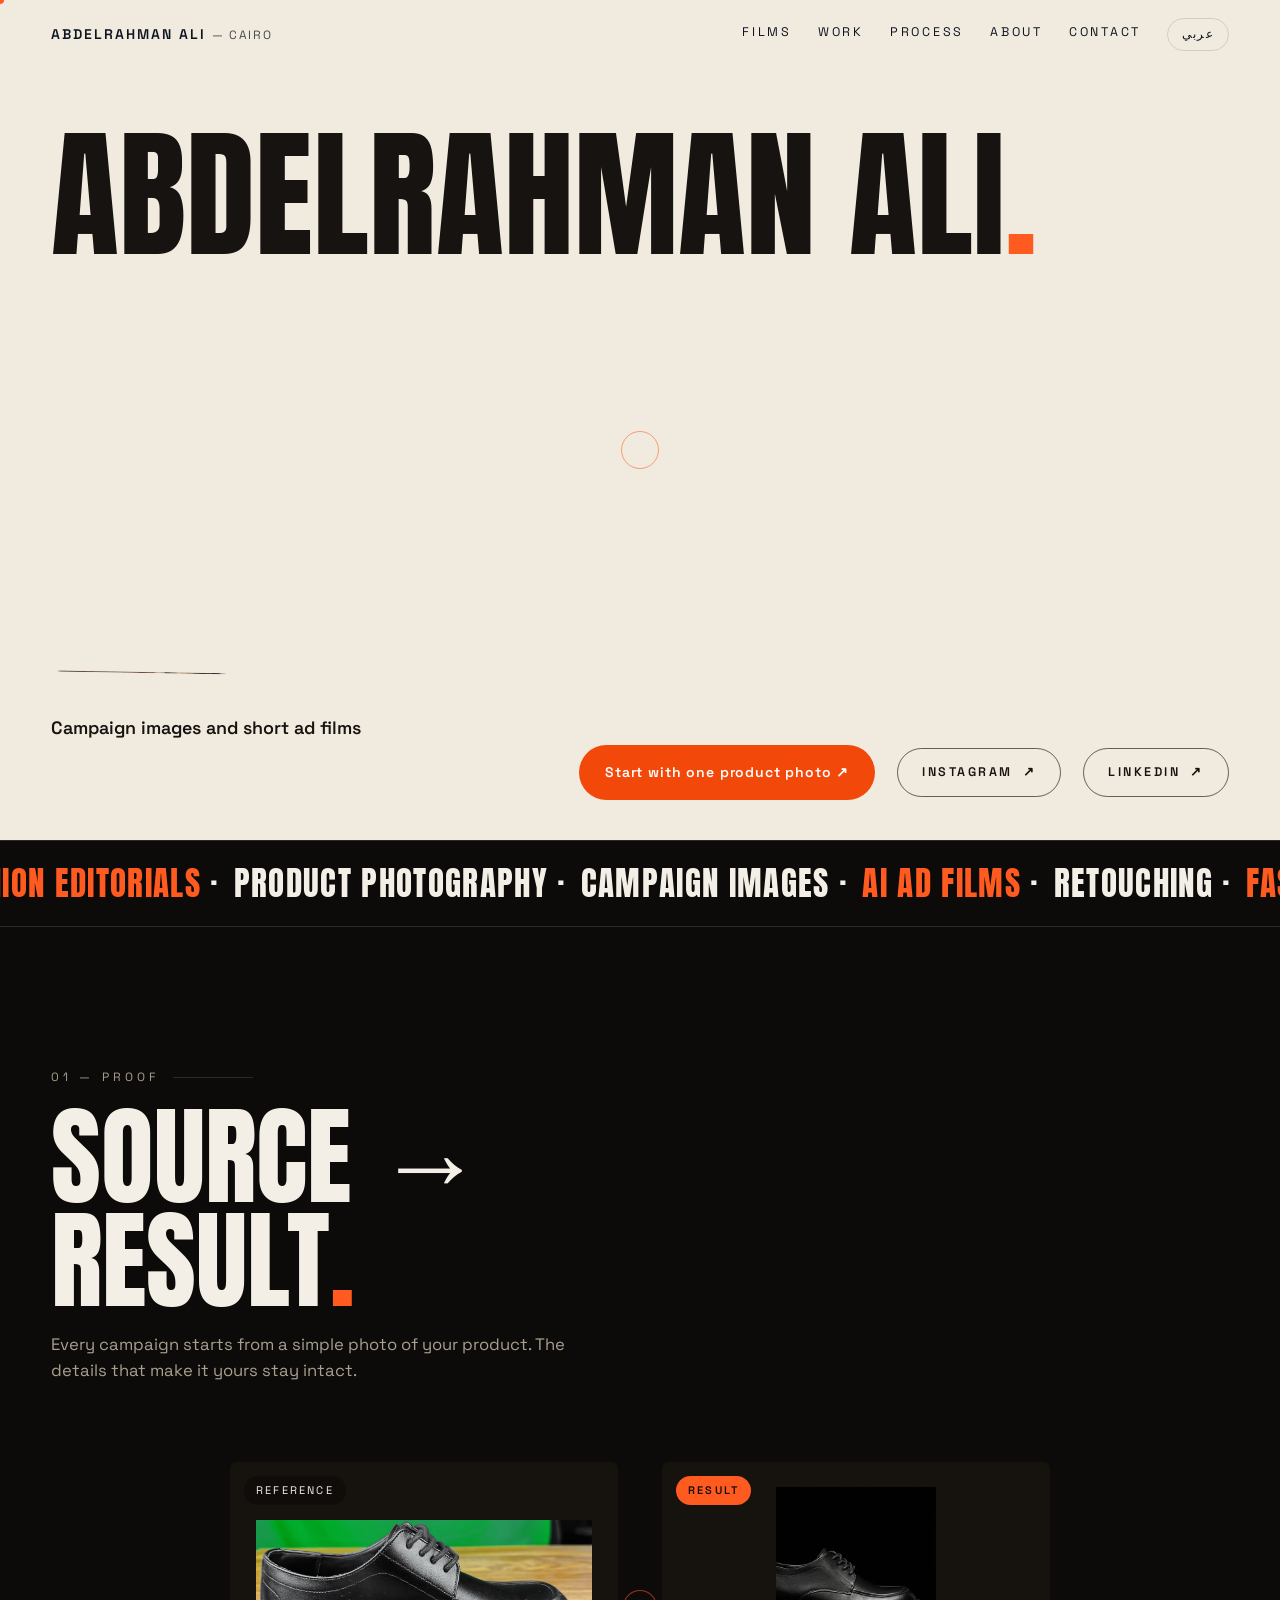
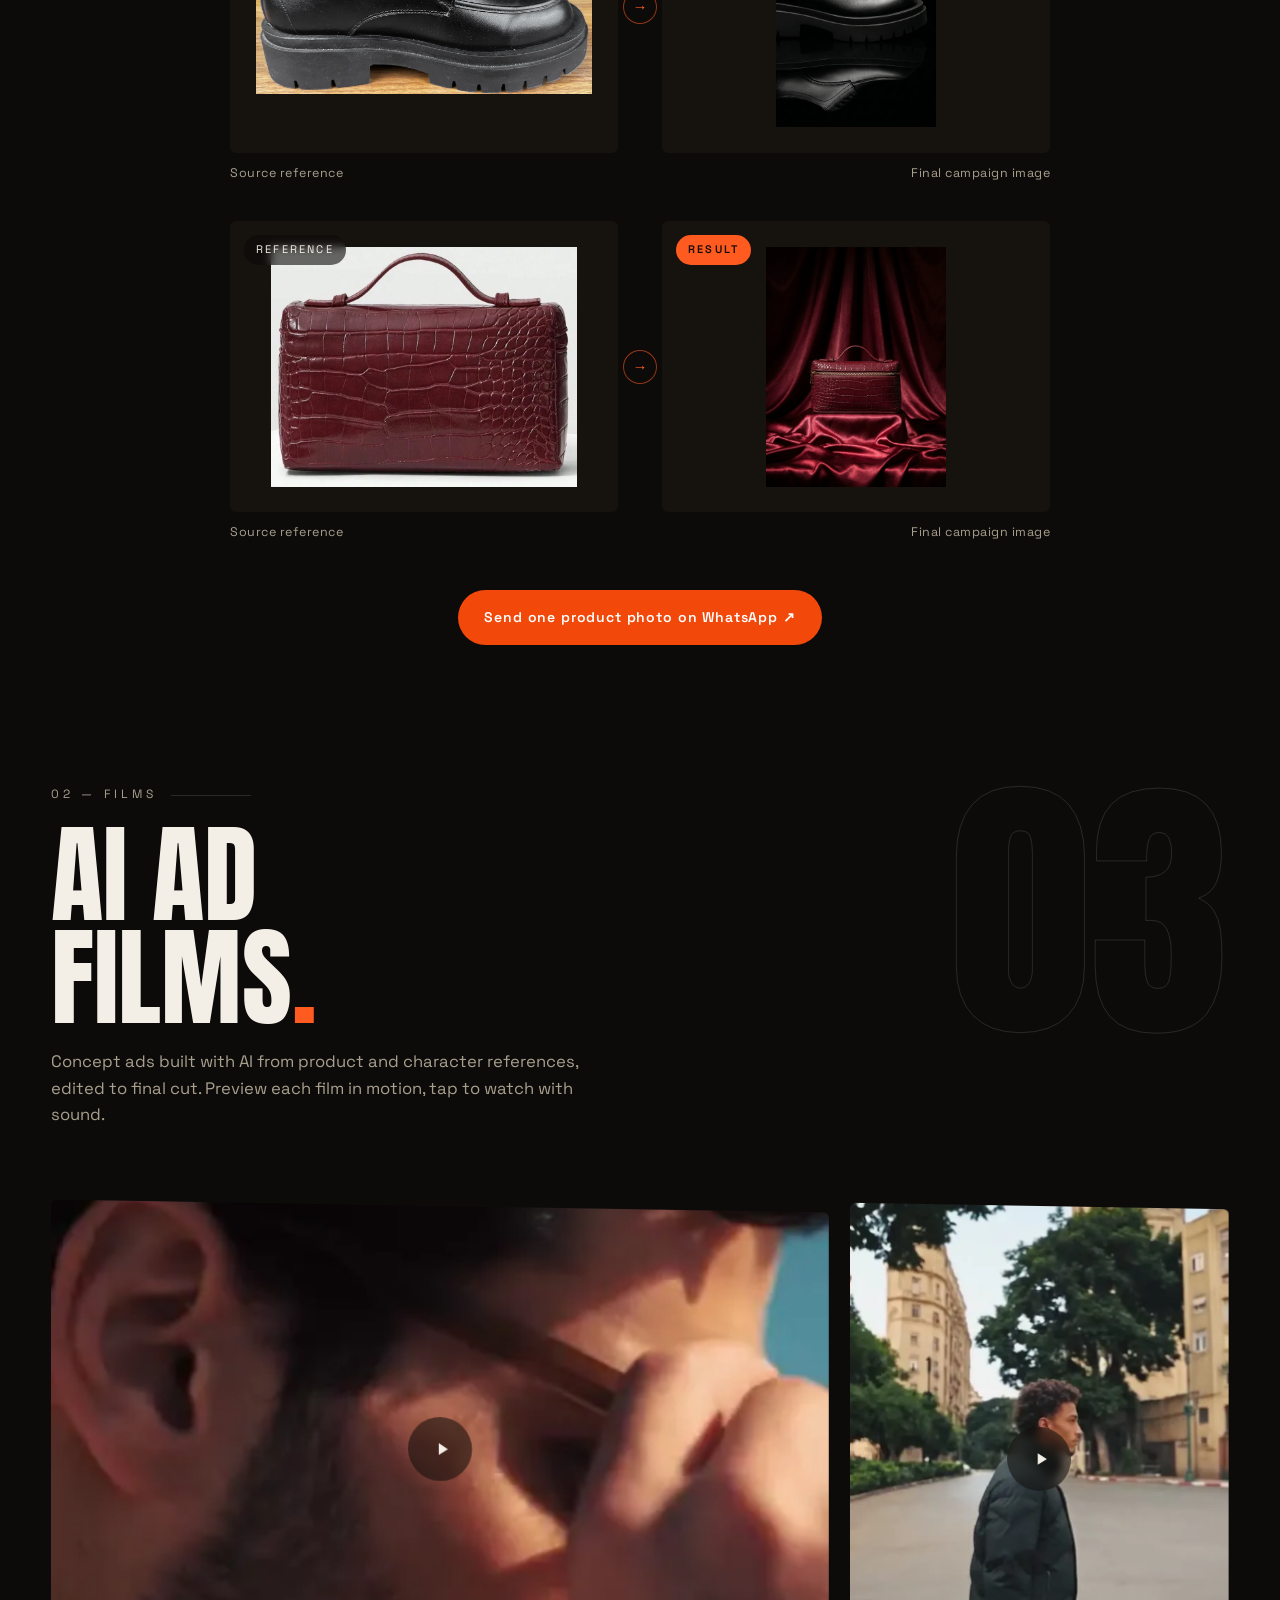
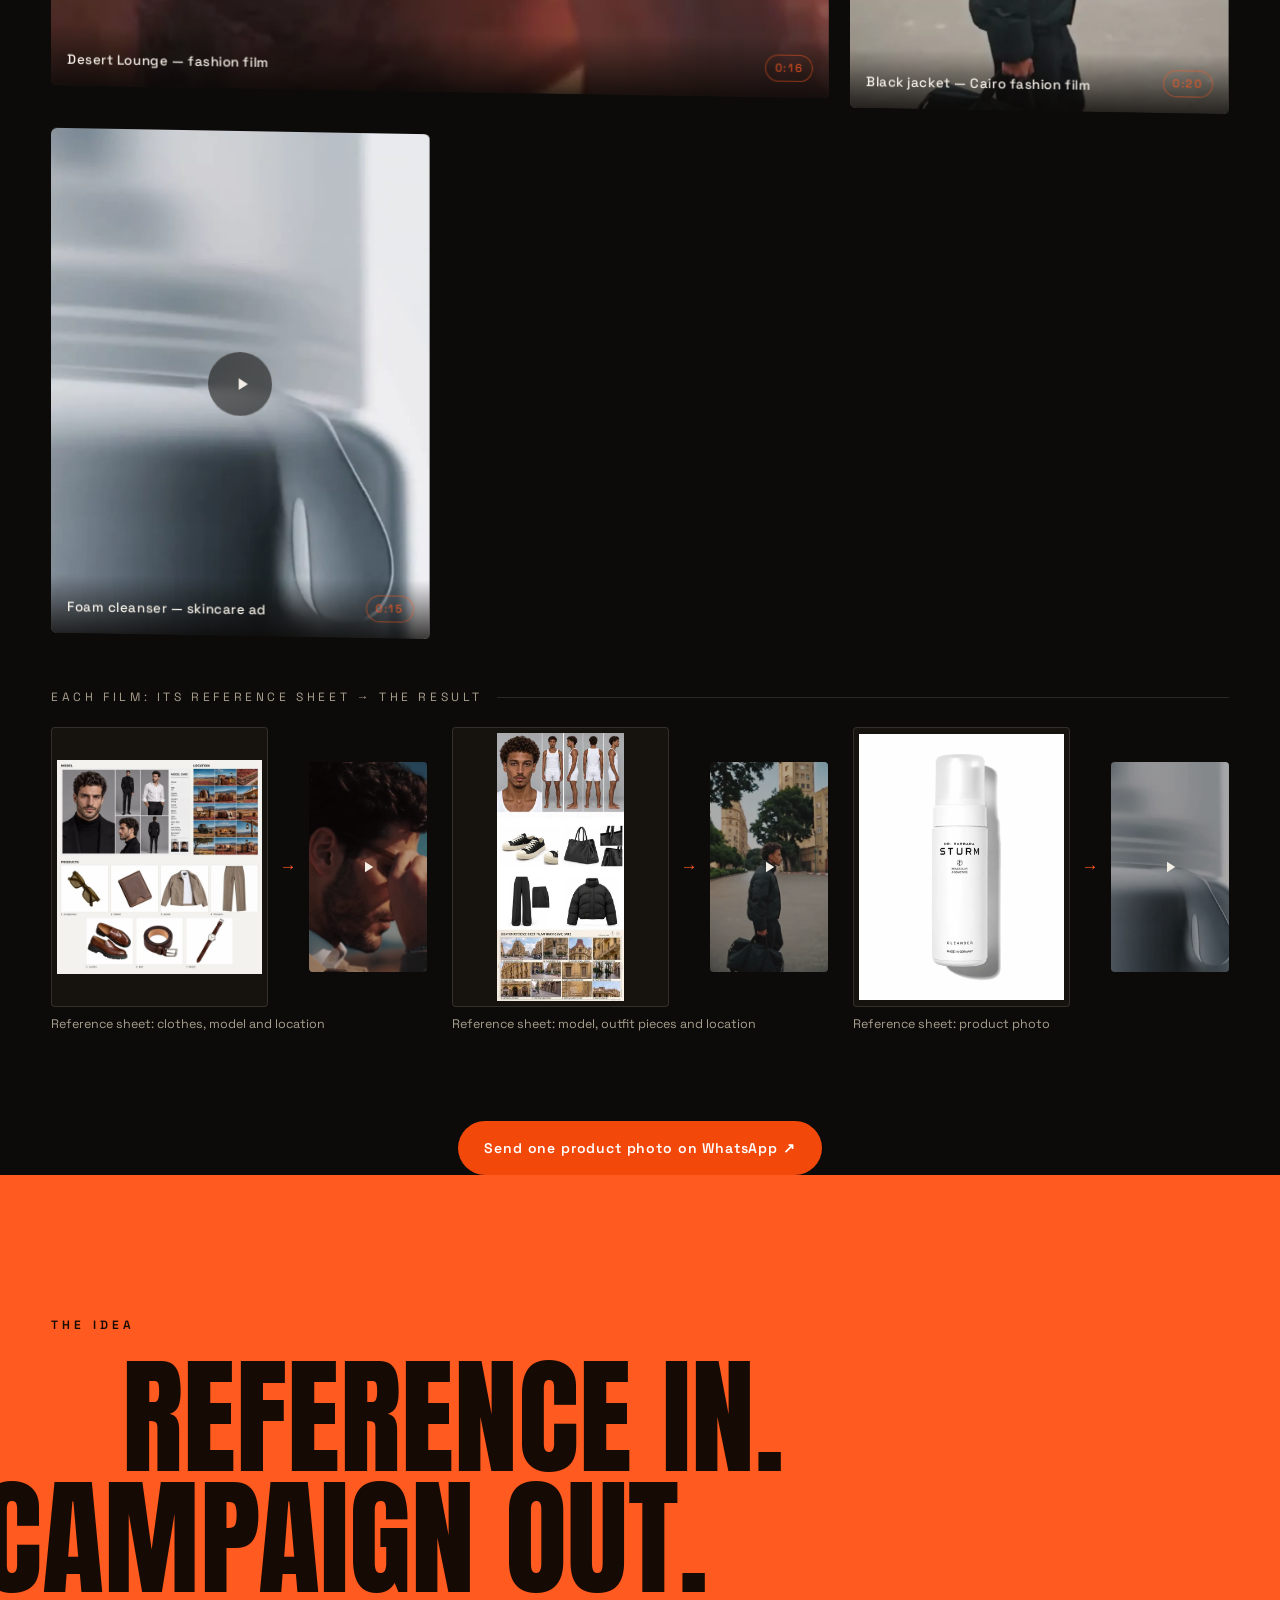
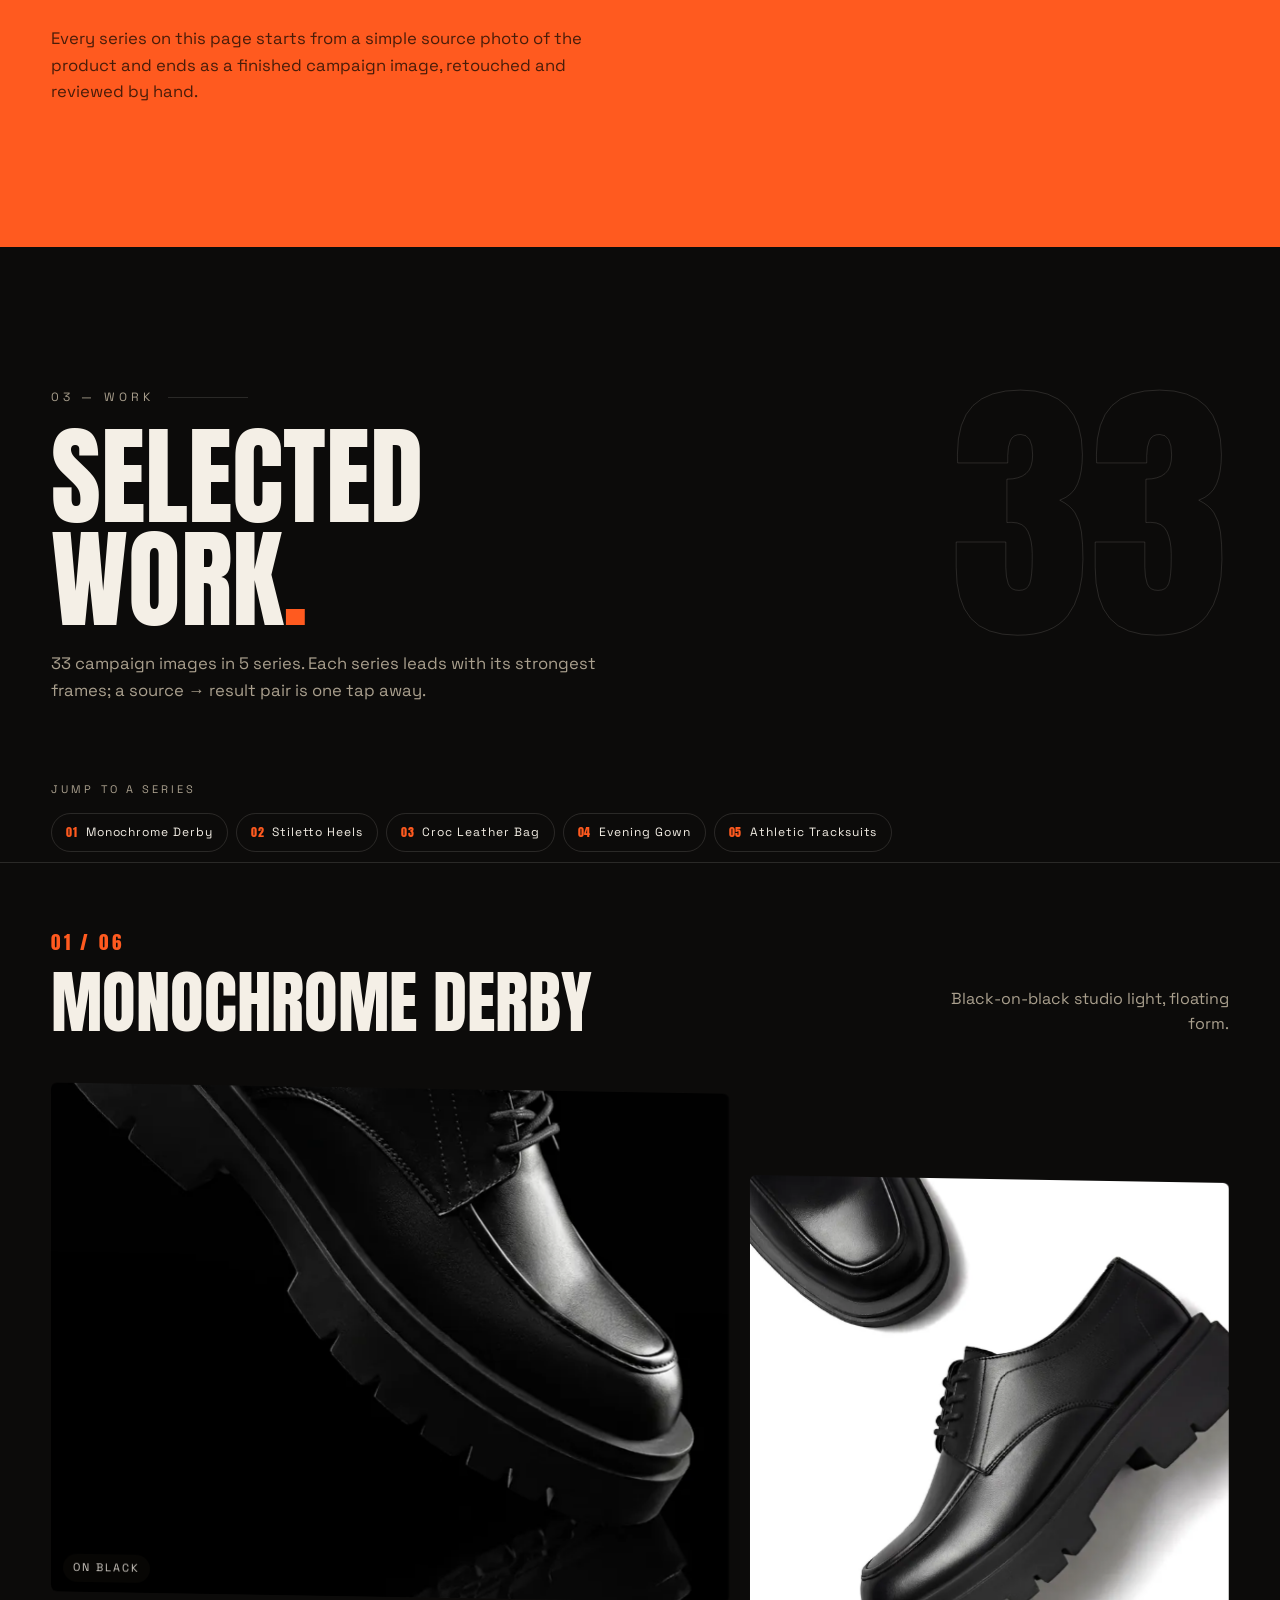
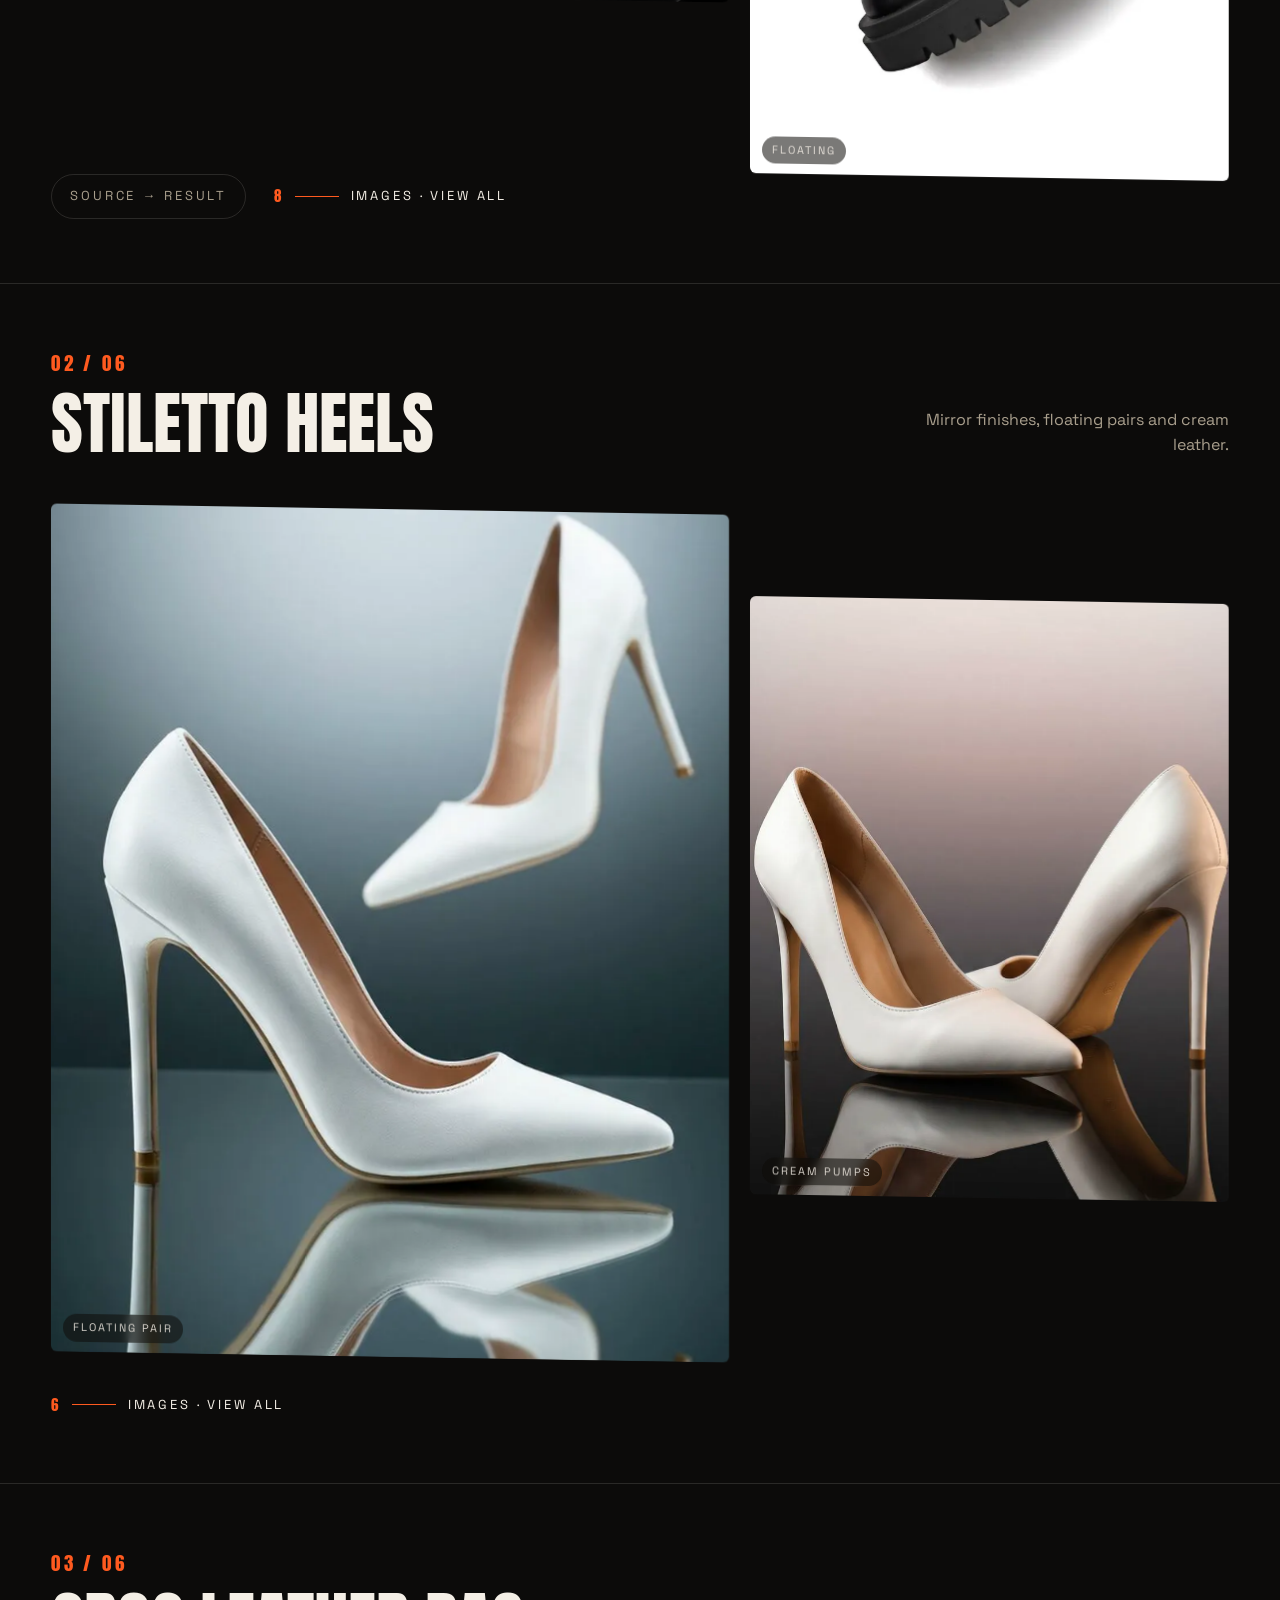
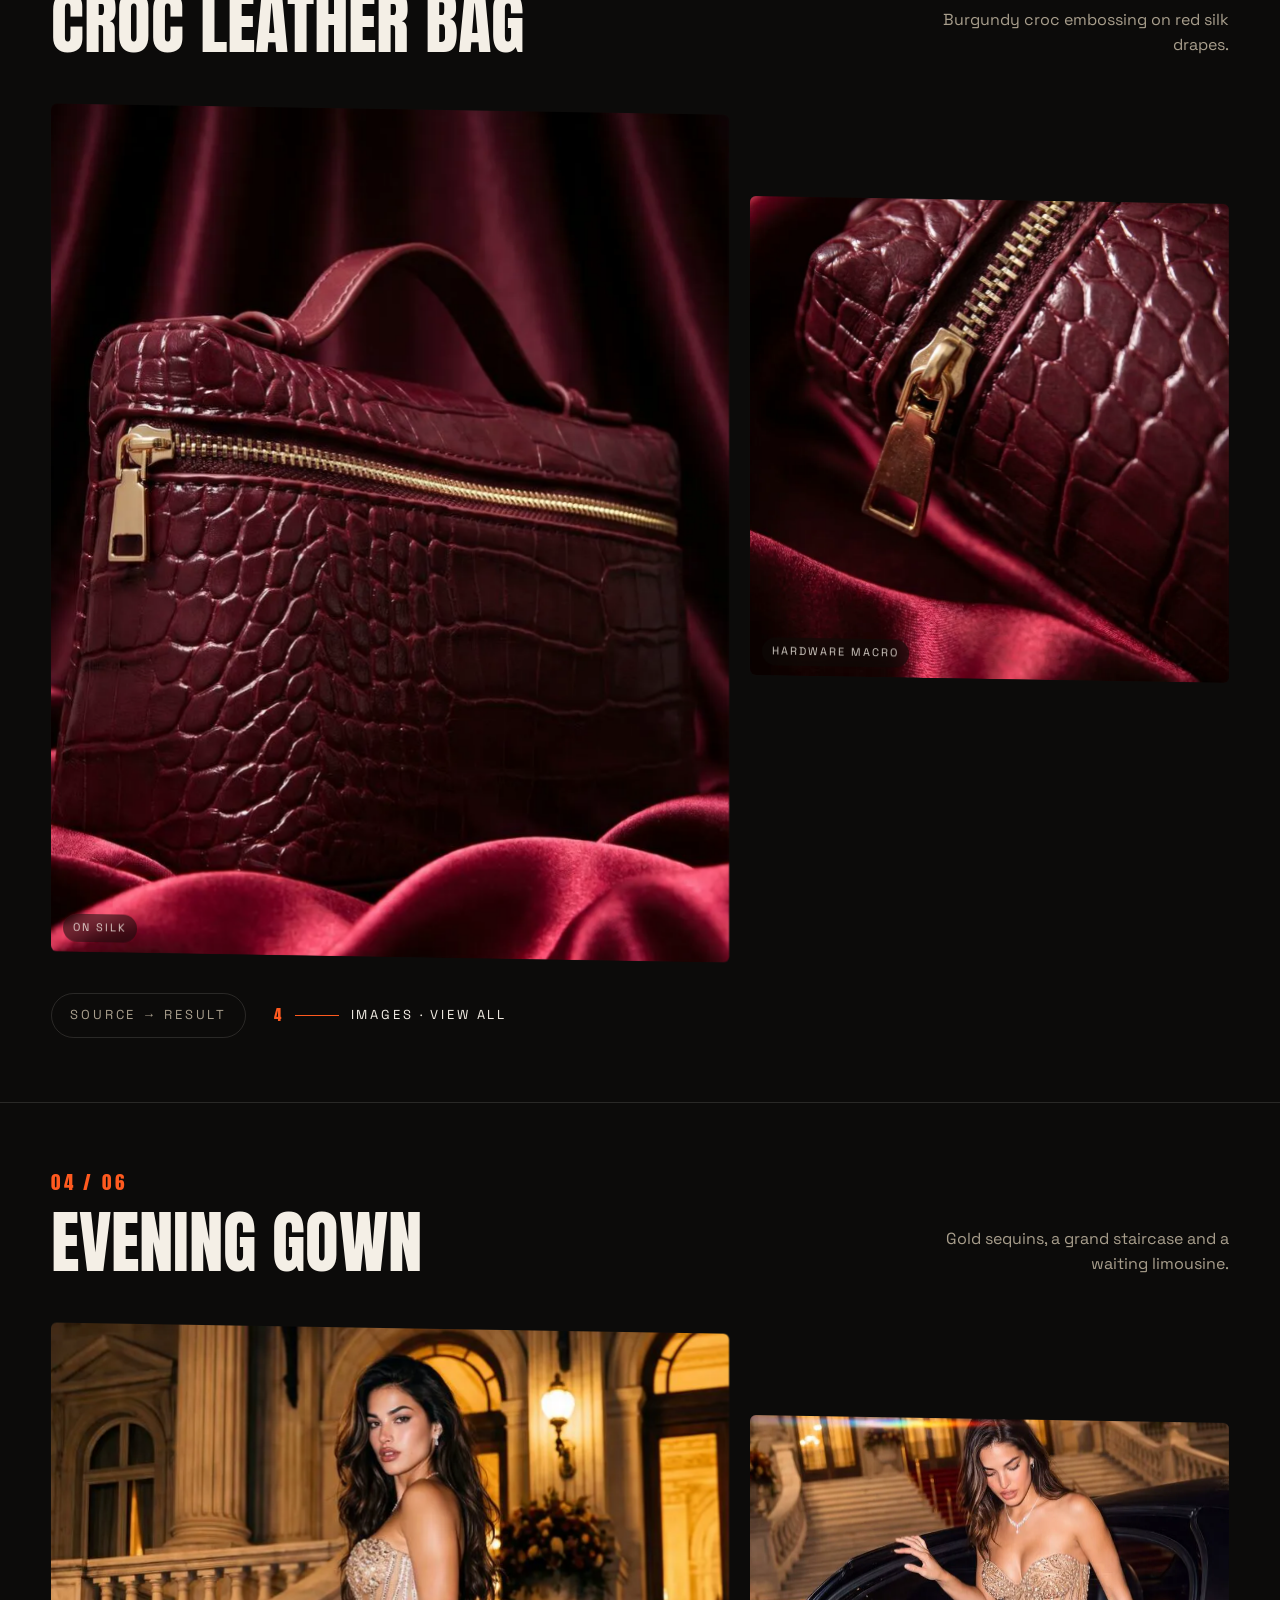
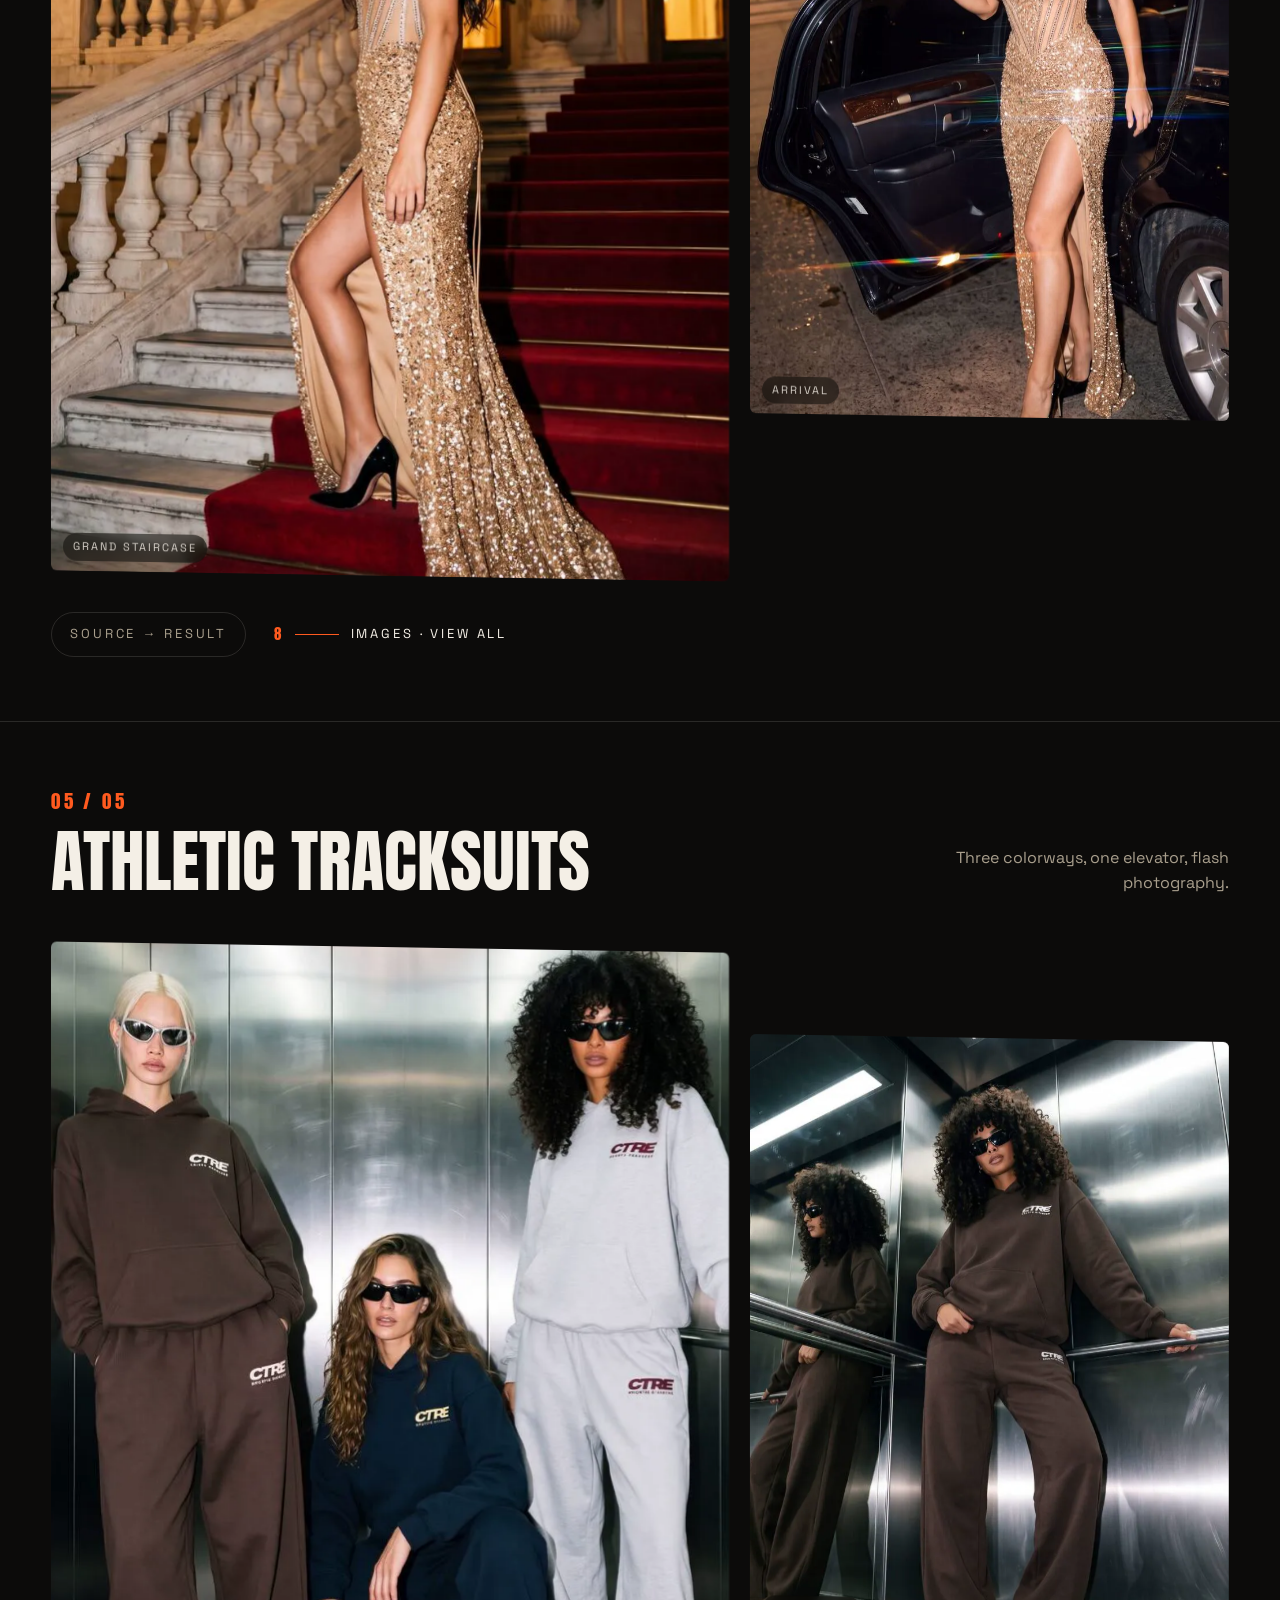
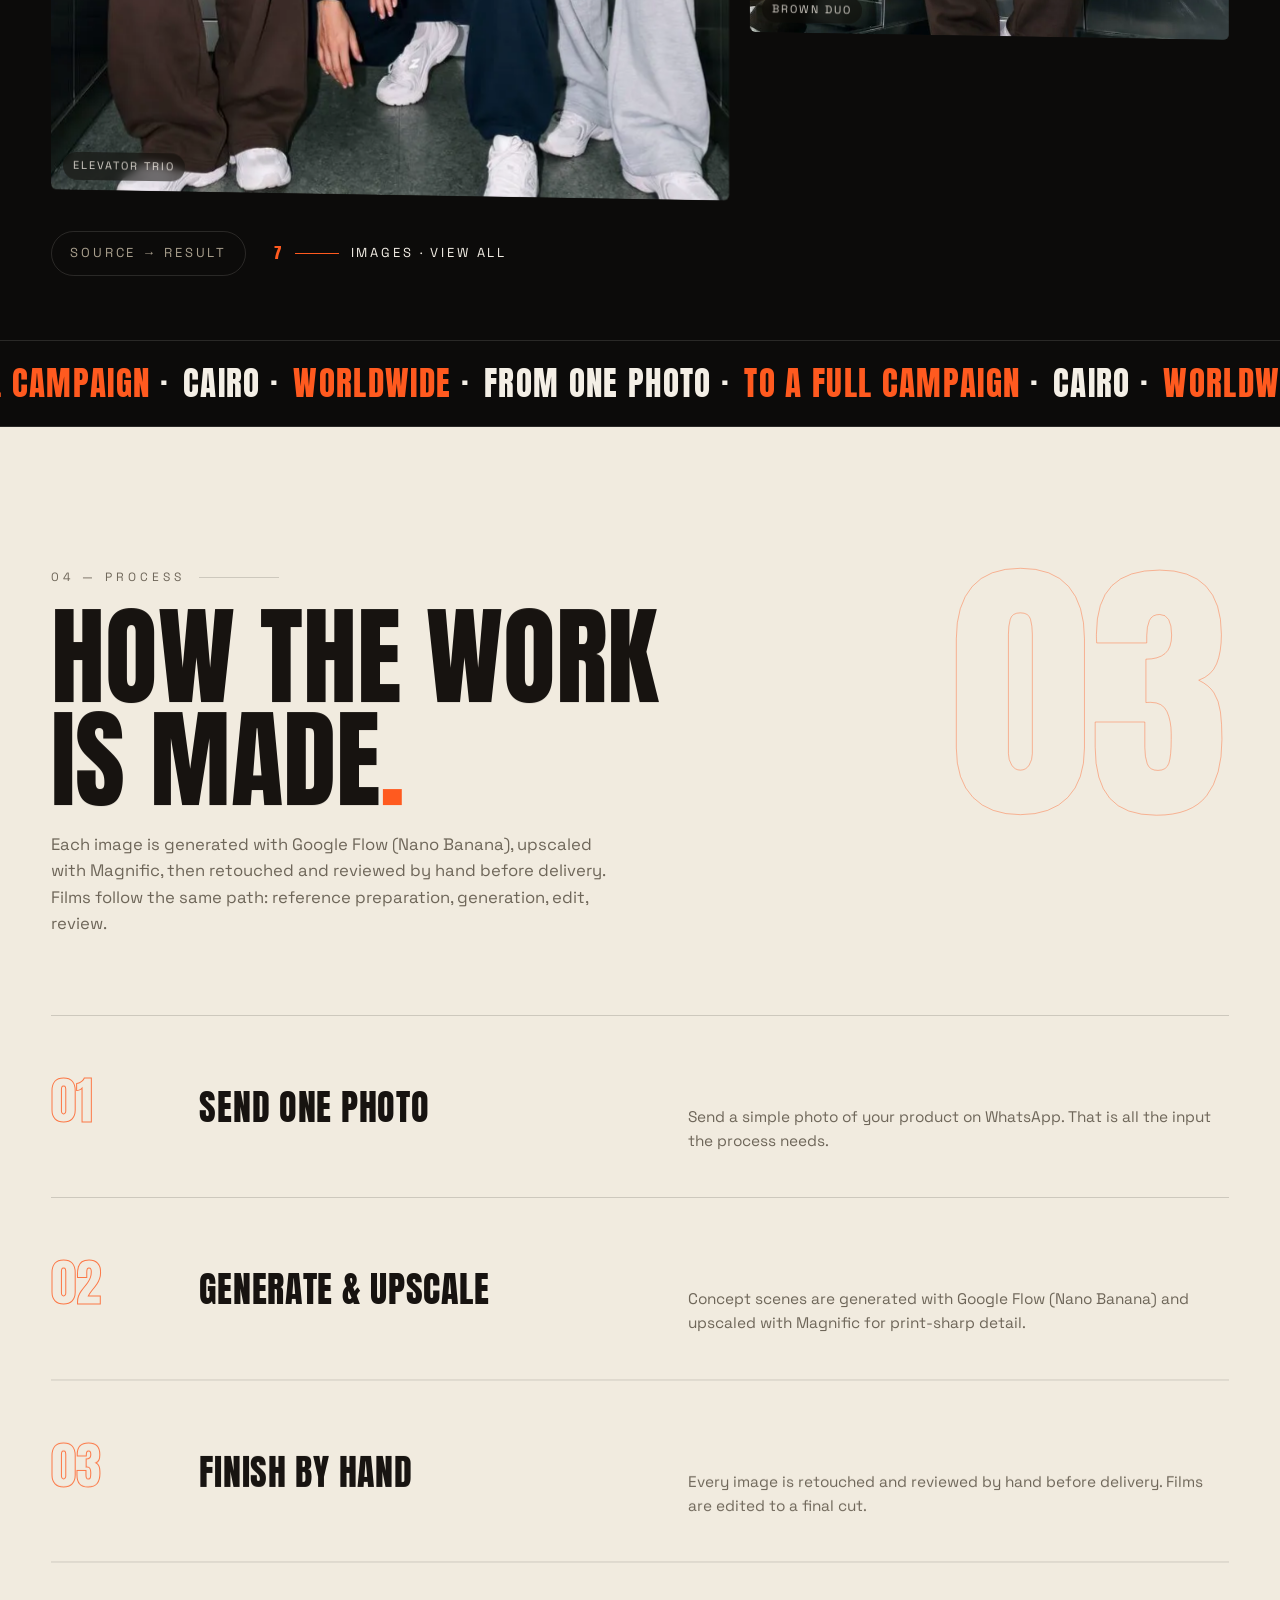
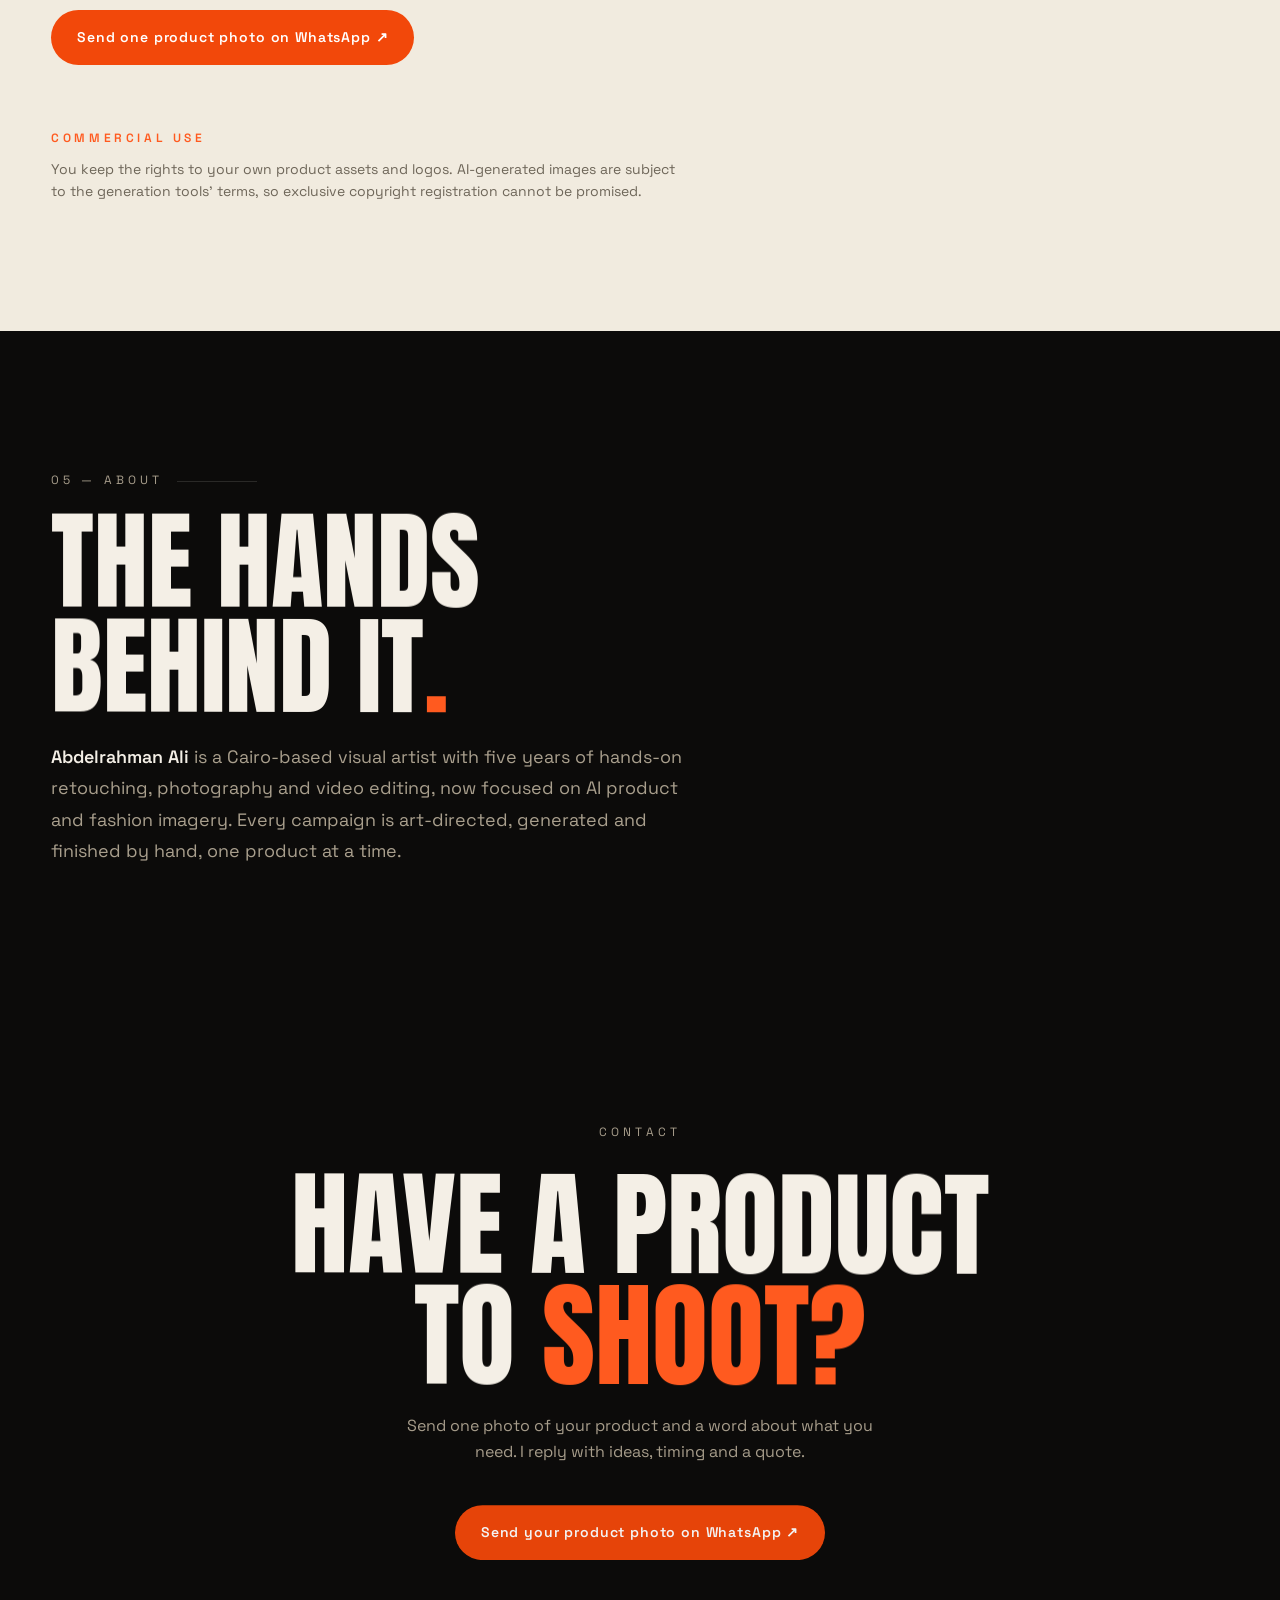
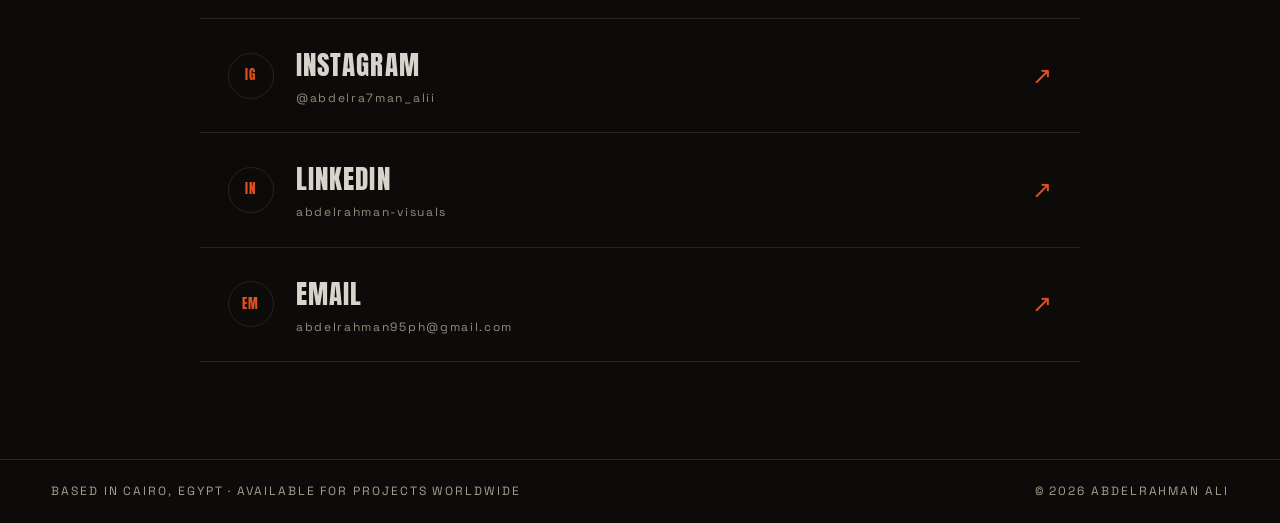
==== index.html @ 9ee6d9bf "Restructure site: AR/EN toggle, 5 series/33 images, offer line, source-to-result proof, short About," ====
<!doctype html>
<html lang="en">
<head>
<meta charset="utf-8">
<meta name="viewport" content="width=device-width,initial-scale=1">
<title>Abdelrahman Ali | AI Product &amp; Fashion Photography</title>
<meta name="description" content="AI product and fashion photography, ad films and retouching by Abdelrahman Ali.">
<link rel="canonical" href="https://abdelrahman592.github.io/">
<link rel="icon" href="favicon.svg" type="image/svg+xml">
<meta property="og:type" content="website">
<meta property="og:url" content="https://abdelrahman592.github.io/">
<meta property="og:title" content="Abdelrahman Ali | AI Product &amp; Fashion Photography">
<meta property="og:description" content="AI product campaigns, fashion editorials and short ad films created from your product photos. Based in Cairo, working worldwide.">
<meta property="og:image" content="https://abdelrahman592.github.io/photos/gown-limo.webp">
<meta name="twitter:card" content="summary_large_image">
<meta name="twitter:title" content="Abdelrahman Ali | AI Product &amp; Fashion Photography">
<meta name="twitter:description" content="AI product campaigns, fashion editorials and short ad films created from your product photos. Based in Cairo, working worldwide.">
<meta name="twitter:image" content="https://abdelrahman592.github.io/photos/gown-limo.webp">
<link href="preview-v4/fonts/fonts.css" rel="stylesheet">
<style>
:root{
  --bg:#0c0b0a; --bg2:#161311; --ink:#f4efe6; --mut:#a99f8d; --acc:#ff5a1f;
  --paper:#f1ebdf; --inkd:#171310; --mutd:#6e6659; --lined:rgba(23,19,16,.16);
  --line:rgba(244,239,230,.13); --pad:clamp(20px,4vw,64px);
  --anton:'Anton',sans-serif; --grot:'Space Grotesk',sans-serif;
}
*{margin:0;padding:0;box-sizing:border-box}
html{scrollbar-width:thin;scrollbar-color:var(--acc) var(--bg)}
html.lenis,html.lenis body{height:auto}
.lenis.lenis-smooth{scroll-behavior:auto!important}
body{background:var(--bg);color:var(--ink);font-family:var(--grot);font-size:16px;line-height:1.6;overflow-x:hidden}
::selection{background:var(--acc);color:#160b04}
img{display:block;max-width:100%}
a{color:inherit;text-decoration:none}
button{font:inherit;color:inherit;background:none;border:0;cursor:pointer}
.gold{color:var(--acc)}
.wrap{padding-left:var(--pad);padding-right:var(--pad)}

/* ---------- loader ---------- */
#loader{position:fixed;inset:0;z-index:200;background:#0a0806;display:flex;align-items:center;justify-content:center;flex-direction:column;gap:18px}
#loader .mono{font-family:var(--anton);font-size:clamp(90px,18vw,220px);line-height:1;color:var(--ink)}
#loader .mono span{color:var(--acc)}
#loader .count{position:absolute;right:var(--pad);bottom:calc(var(--pad) - 8px);font-family:var(--anton);font-size:clamp(40px,7vw,90px);color:rgba(244,239,230,.28)}
#loader .tag{font-size:12px;letter-spacing:.35em;text-transform:uppercase;color:var(--mut)}
#loader{animation:loaderhide .6s ease 4s forwards}
@keyframes loaderhide{to{opacity:0;visibility:hidden}}

/* ---------- cursor ---------- */
.cursor,.cursor2{position:fixed;top:0;left:0;pointer-events:none;z-index:180;border-radius:50%;display:none}
@media(hover:hover) and (pointer:fine){.cursor{display:block}.cursor2{display:flex}}
.cursor{width:8px;height:8px;background:var(--acc);transform:translate(-50%,-50%)}
.cursor2{width:38px;height:38px;border:1px solid rgba(255,90,31,.55);transform:translate(-50%,-50%);transition:width .25s,height .25s,background .25s;align-items:center;justify-content:center}
.cursor2 .cl{font:600 9px/1 var(--grot);letter-spacing:.18em;text-transform:uppercase;color:#171310;opacity:0;transition:opacity .2s}
.cursor2.view{width:78px;height:78px;background:var(--acc);border-color:var(--acc)}
.cursor2.view .cl{opacity:1}
.cursor2.big{width:74px;height:74px;background:rgba(255,90,31,.12)}

/* ---------- nav ---------- */
.nav{position:fixed;top:0;left:0;right:0;z-index:100;display:flex;justify-content:space-between;align-items:center;padding:18px var(--pad);mix-blend-mode:difference;color:#fff;transition:background .35s,padding .35s,border-color .35s;border-bottom:1px solid transparent}
.nav.scrolled{mix-blend-mode:normal;background:rgba(10,8,6,.86);backdrop-filter:blur(12px);-webkit-backdrop-filter:blur(12px);border-bottom-color:var(--line);padding-top:13px;padding-bottom:13px;color:var(--ink)}
.nav .brand{font-family:var(--grot);font-weight:600;font-size:14px;letter-spacing:.14em;text-transform:uppercase}
.nav .brand em{font-style:normal;font-weight:400;letter-spacing:.14em;font-size:12px;opacity:.75}
.nav ul{display:flex;gap:26px;list-style:none}
.nav ul a{font-size:12.5px;letter-spacing:.22em;text-transform:uppercase;position:relative;padding:4px 0}
.nav ul a::after{content:"";position:absolute;left:0;bottom:0;height:1px;width:100%;background:#fff;transform:scaleX(0);transform-origin:right;transition:transform .35s cubic-bezier(.65,0,.35,1)}
.nav ul a:hover::after{transform:scaleX(1);transform-origin:left}
@media(max-width:640px){.nav{padding:14px var(--pad)}.nav ul{gap:14px}.nav ul a{font-size:11px;letter-spacing:.16em}.nav .brand{font-size:12px;white-space:nowrap}.nav .brand em{display:none}.nav ul li:nth-child(3){display:none}}

/* ---------- hero ---------- */
.hero{position:relative;background:var(--paper);color:var(--inkd);padding-top:clamp(84px,10vh,110px);overflow:hidden}
.hero-kick{display:flex;justify-content:space-between;gap:14px;flex-wrap:wrap;padding:0 var(--pad);font-size:12px;letter-spacing:.28em;text-transform:uppercase;color:var(--mutd)}
.hero-kick b{color:var(--acc);font-weight:600}
.hero-title{padding:clamp(14px,2.4vh,26px) var(--pad) 0}
.hero h1{font-family:var(--anton);font-weight:400;font-size:clamp(40px,10.9vw,190px);line-height:.92;text-transform:uppercase;white-space:nowrap}
.hero h1 .row{display:block;overflow:hidden}
.hero h1 .row>span{display:inline-block}
.hero h1 .dot{color:var(--acc)}
.hero-strip{display:flex;align-items:flex-end;gap:clamp(10px,1.4vw,20px);padding:clamp(24px,4vh,42px) var(--pad) 0}
.hcard{position:relative;flex:1 1 0;min-width:0;border-radius:10px;overflow:hidden;background:#ddd2c0;transition:flex-grow .95s cubic-bezier(.22,1,.36,1)}
.hcard img{position:absolute;inset:0;width:100%;height:100%;object-fit:cover}
.hcard:hover{flex-grow:2.15}
.hcard figcaption{position:absolute;left:10px;bottom:10px;font-size:10.5px;letter-spacing:.16em;text-transform:uppercase;background:rgba(12,11,10,.55);color:#f4efe6;padding:5px 10px;border-radius:100px;backdrop-filter:blur(4px)}
.hcard:nth-child(1){height:clamp(170px,26vh,300px)}
.hcard:nth-child(2){height:clamp(215px,36vh,400px)}
.hcard:nth-child(3){height:clamp(185px,30vh,340px)}
.hcard:nth-child(4){height:clamp(240px,42vh,460px)}
.hcard:nth-child(5){height:clamp(175px,27vh,310px)}
.hcard:nth-child(6){height:clamp(210px,34vh,380px)}
.hero-low{display:flex;justify-content:space-between;align-items:flex-end;gap:28px;flex-wrap:wrap;padding:clamp(26px,4.5vh,44px) var(--pad) clamp(26px,4.5vh,44px)}
.hero-sub{max-width:470px;color:var(--mutd);font-size:clamp(15px,1.4vw,18px)}
.hero-sub b{color:var(--inkd);font-weight:600}
.btn-solid{display:inline-flex;align-items:center;gap:10px;background:#f2480a;color:#fff;font-weight:700;font-size:14px;letter-spacing:.06em;padding:16px 26px;border-radius:100px;transition:transform .3s,background .3s}
.btn-solid:hover{background:#ff5a1f}
.btn-ghost{display:inline-flex;align-items:center;gap:10px;font-size:12.5px;font-weight:600;letter-spacing:.2em;text-transform:uppercase;border:1.5px solid rgba(23,19,16,.65);border-radius:999px;padding:13px 24px;transition:background .35s,color .35s,border-color .35s}
.btn-ghost::after{content:'\2197';font-size:13px;transition:transform .35s}
.btn-ghost:hover{background:var(--inkd);border-color:var(--inkd);color:var(--paper)}
.btn-ghost:hover::after{transform:translate(2px,-3px)}
.hero-cta{display:flex;align-items:center;gap:22px;flex-wrap:wrap}
.hero .btn-ghost{color:var(--inkd)}
@media(max-width:900px){
.hero-strip{overflow-x:auto;scrollbar-width:none;padding-bottom:6px}
.hero-strip::-webkit-scrollbar{display:none}
.hcard{flex:0 0 auto;width:58vw}
.hcard:hover{flex-grow:1}
.hcard:nth-child(1),.hcard:nth-child(3),.hcard:nth-child(5){height:210px}
.hcard:nth-child(2),.hcard:nth-child(4),.hcard:nth-child(6){height:260px}
.hero-kick span:last-child{display:none}
}

/* ---------- marquee ---------- */
.marquee{overflow:hidden;border-top:1px solid var(--line);border-bottom:1px solid var(--line);padding:16px 0;background:var(--bg)}
.marquee .track{display:flex;width:max-content;animation:mq 26s linear infinite}
.marquee span{font-family:var(--anton);font-size:clamp(20px,2.6vw,34px);text-transform:uppercase;letter-spacing:.04em;white-space:nowrap;padding-right:14px;color:var(--ink)}
.marquee span em{font-style:normal;color:var(--acc)}
@keyframes mq{to{transform:translateX(-50%)}}
.marquee.rev .track{animation-direction:reverse}

/* ---------- section heads ---------- */
.sec{padding:clamp(80px,11vw,150px) 0 0}
.sec-head{position:relative;padding:0 var(--pad);margin-bottom:clamp(44px,6vw,84px)}
.sec-label{display:flex;align-items:center;gap:14px;font-size:12px;letter-spacing:.34em;text-transform:uppercase;color:var(--mut);margin-bottom:18px}
.sec-label::after{content:"";height:1px;width:80px;background:var(--line)}
.sec-title{font-family:var(--anton);font-weight:400;font-size:clamp(46px,8.4vw,124px);line-height:.96;text-transform:uppercase}
.sec-title .row{display:block;overflow:hidden}.sec-title .row>span{display:inline-block}
.sec-note{max-width:560px;color:var(--mut);margin-top:20px;font-size:clamp(14px,1.3vw,17px)}
.ghost{position:absolute;top:-.35em;right:var(--pad);font-family:var(--anton);font-size:clamp(120px,22vw,320px);line-height:1;color:transparent;-webkit-text-stroke:1px rgba(244,239,230,.13);pointer-events:none;user-select:none}

/* ---------- series ---------- */
.series{position:relative;padding:clamp(38px,5vw,72px) var(--pad);border-top:1px solid var(--line);scroll-margin-top:70px}
.series-top{display:flex;align-items:flex-end;justify-content:space-between;gap:24px;margin-bottom:clamp(30px,4vw,54px);flex-wrap:wrap}
.series-id{font-family:var(--anton);font-size:clamp(15px,1.5vw,19px);color:var(--acc);letter-spacing:.18em;margin-bottom:12px}
.series-title{font-family:var(--anton);font-weight:400;font-size:clamp(34px,5.4vw,84px);line-height:.98;text-transform:uppercase}
.series-tag{font-size:clamp(14px,1.25vw,17px);color:var(--mut);max-width:320px;text-align:right;line-height:1.55}
@media(max-width:760px){.series-tag{text-align:left}}

.shot-x{display:none!important}
.sindex{margin:clamp(28px,4vw,48px) var(--pad) 0;position:relative}
.sindex-label{display:block;font-size:11px;letter-spacing:.28em;text-transform:uppercase;color:var(--mut,#8f887c);margin-bottom:14px}
.sindex-row{display:flex;gap:8px;overflow-x:auto;padding-bottom:10px;scrollbar-width:none;-webkit-overflow-scrolling:touch}
.sindex-row::-webkit-scrollbar{display:none}
.sindex-row a{flex:0 0 auto;display:inline-flex;align-items:center;gap:8px;padding:9px 14px;border:1px solid var(--line);border-radius:999px;font-size:12px;letter-spacing:.08em;color:var(--ink);text-decoration:none;white-space:nowrap;transition:border-color .35s,color .35s}
.sindex-row a b{font-family:var(--anton);font-weight:400;font-size:12px;color:var(--acc);letter-spacing:.06em}
.sindex-row a:hover{border-color:var(--acc)}
.sgrid{display:grid;grid-template-columns:repeat(12,1fr);gap:clamp(12px,1.6vw,24px)}
.shot{position:relative;overflow:hidden;border-radius:6px;background:var(--bg2)}
.shot img{width:100%;height:100%;object-fit:cover;transform:scale(1.12)}
.shot .cap{position:absolute;left:12px;bottom:10px;font-size:11px;letter-spacing:.18em;text-transform:uppercase;color:rgba(244,239,230,.85);background:rgba(13,11,9,.55);backdrop-filter:blur(4px);padding:5px 10px;border-radius:100px}
.a-43{aspect-ratio:4/5}.a-11{aspect-ratio:1/1}.a-169{aspect-ratio:4/3}
.sp3{grid-column:span 3}.sp4{grid-column:span 4}.sp5{grid-column:span 5}.sp6{grid-column:span 6}.sp7{grid-column:span 7}.sp8{grid-column:span 8}
.push1{margin-top:clamp(24px,4vw,72px)}.push2{margin-top:clamp(48px,8vw,140px)}
@media(max-width:760px){.sp3,.sp4,.sp5{grid-column:span 6}.sp6,.sp7,.sp8{grid-column:span 12}.push2{margin-top:0}}
@media(max-width:520px){.sp3,.sp4,.sp5{grid-column:span 12}}

/* reference -> result duo: two independent panels, no overlay */
.duo{grid-column:span 12;display:grid;grid-template-columns:5fr 58px 7fr;align-items:center;margin:14px 0 0}
.duo-panel{position:relative;border-radius:6px;overflow:hidden;background:#16120e;height:clamp(300px,54vh,600px)}
.duo-panel img{width:100%;height:100%;object-fit:contain;padding:clamp(12px,2vw,26px)}
.duo-wipe{position:absolute;inset:0}
.duo-wipe img{position:absolute;inset:0}
.duo-edge{position:absolute;top:0;bottom:0;left:0;width:2px;background:var(--acc);box-shadow:0 0 24px rgba(255,90,31,.9);opacity:0;pointer-events:none;z-index:2}
.duo-link{position:relative;height:1px;background:linear-gradient(90deg,rgba(255,90,31,0),var(--acc),rgba(255,90,31,0));transform-origin:left center}
.duo-link b{position:absolute;left:50%;top:50%;transform:translate(-50%,-50%);width:34px;height:34px;border-radius:50%;border:1px solid rgba(255,90,31,.55);background:#0d0b09;color:var(--acc);display:flex;align-items:center;justify-content:center;font-size:15px;font-weight:400}
.duo-tag{position:absolute;top:14px;left:14px;font-size:11px;letter-spacing:.2em;text-transform:uppercase;padding:6px 12px;border-radius:100px;background:rgba(13,11,9,.6);backdrop-filter:blur(4px);z-index:2}
.duo-tag.gold{background:var(--acc);color:#160b04;font-weight:600}
.duo-cap{grid-column:1/-1;display:flex;justify-content:space-between;gap:18px;margin-top:10px;font-size:12.5px;color:var(--mut);letter-spacing:.04em}
.duo-cap span:last-child{text-align:right}
.duo.slim{grid-template-columns:1fr 44px 1fr;max-width:820px;margin:clamp(20px,3vw,40px) auto 0}
.duo.slim .duo-panel{height:auto;aspect-ratio:4/3}
.duo.slim .duo-link{height:44px;width:44px;margin:0 auto;background:none}
@media(max-width:760px){.series{padding:30px var(--pad)}.series-top{margin-bottom:18px;gap:10px}.series-id{margin-bottom:8px}.series-title{font-size:clamp(28px,8.6vw,42px)}.series-tag{font-size:13px;max-width:none}
.sgrid{gap:10px}
.sgrid .shot{grid-column:span 6}
.sgrid .shot.push1{margin-top:0}
.sgrid .shot.a-43,.sgrid .shot.a-11,.sgrid .shot.a-169{aspect-ratio:4/5}
.shot img{transform:none}
.shot .cap{font-size:9px;left:8px;bottom:8px;padding:4px 8px;letter-spacing:.12em}
.viewall{margin-top:16px}
.duo{grid-template-columns:1fr 30px 1fr;max-width:none;margin-top:10px;gap:0}.duo-panel{height:auto;aspect-ratio:3/4}.duo-panel img{padding:8px}.duo-link{height:30px;width:30px;margin:0;background:none}.duo-cap{font-size:10px;gap:8px}}
.viewall{display:inline-flex;align-items:center;gap:12px;margin-top:clamp(22px,3vw,36px);font-size:13px;letter-spacing:.22em;text-transform:uppercase;color:var(--ink)}
.viewall b{font-family:var(--anton);font-weight:400;color:var(--acc);font-size:15px;letter-spacing:.1em}
.viewall i{display:block;width:44px;height:1px;background:var(--acc);transition:width .35s}
.viewall:hover i{width:72px}


.duo-wrap{grid-column:span 12}
.duo-wrap[hidden]{display:none}
.sactions{display:flex;align-items:center;gap:28px;flex-wrap:wrap}
.srcbtn{display:inline-flex;align-items:center;gap:10px;margin-top:clamp(22px,3vw,36px);font-size:13px;letter-spacing:.22em;text-transform:uppercase;color:var(--mut);border:1px solid var(--line);border-radius:999px;padding:11px 18px;transition:color .3s,border-color .3s}
.srcbtn:hover{color:var(--ink);border-color:var(--acc)}
.srcbtn[aria-expanded="true"]{color:var(--acc);border-color:var(--acc)}
@media(max-width:760px){.srcbtn{margin-top:16px;font-size:12px;padding:9px 14px}.sactions{gap:20px}}
/* ---------- films ---------- */
.films-grid{display:grid;grid-template-columns:repeat(12,1fr);gap:clamp(12px,1.6vw,24px);padding:0 var(--pad)}
.vcard{position:relative;overflow:hidden;border-radius:6px;background:var(--bg2);cursor:pointer;grid-column:span 4;aspect-ratio:9/12}
.vcard.feat{grid-column:span 8;aspect-ratio:16/10}
@media(max-width:760px){.vcard,.vcard.feat{grid-column:span 12;aspect-ratio:16/10}}
.vcard video,.vcard img.poster{position:absolute;inset:0;width:100%;height:100%;object-fit:cover}
.vcard video{opacity:0;transition:opacity .45s}
.vcard.playing video{opacity:1}
.vcard .vmeta{position:absolute;left:0;right:0;bottom:0;padding:16px;display:flex;justify-content:space-between;align-items:flex-end;background:linear-gradient(transparent,rgba(10,8,6,.8));z-index:2}
.vcard .vname{font-size:13.5px;font-weight:500;letter-spacing:.04em}
.vcard .vdur{font-size:11px;letter-spacing:.14em;color:var(--acc);border:1px solid rgba(255,90,31,.5);padding:4px 9px;border-radius:100px}
.vcard .playic{position:absolute;top:50%;left:50%;transform:translate(-50%,-50%);width:64px;height:64px;border-radius:50%;background:rgba(13,11,9,.55);backdrop-filter:blur(4px);display:flex;align-items:center;justify-content:center;z-index:2;transition:transform .3s,opacity .3s}
.vcard:hover .playic{transform:translate(-50%,-50%) scale(1.12)}
.vcard.playing .playic{opacity:0}
.playic svg{width:20px;height:20px;fill:var(--ink);margin-left:3px}

/* film reference strip */
.refstrip-head{padding:clamp(34px,4vw,54px) var(--pad) 16px;display:flex;align-items:center;gap:14px;font-size:12px;letter-spacing:.3em;text-transform:uppercase;color:var(--mut)}
.refstrip-head::after{content:"";height:1px;flex:1;background:var(--line)}
.refstrip{display:flex;gap:clamp(14px,1.8vw,26px);overflow-x:auto;padding:4px var(--pad) 26px;scrollbar-width:thin}
.refpair{flex:0 0 auto;display:flex;flex-direction:column;gap:8px;width:240px}
.refpair .pair{display:flex;align-items:center;gap:10px}
.refimg{width:100px;height:136px;object-fit:contain;background:#16120e;border:1px solid var(--line);border-radius:4px;padding:5px}
.pair .arr{color:var(--acc);font-size:17px}
.filmthumb{position:relative;width:100px;height:136px;border-radius:4px;overflow:hidden;cursor:pointer;background:var(--bg2);text-align:left}
.filmthumb img{width:100%;height:100%;object-fit:cover}
.filmthumb .miniplay{position:absolute;inset:0;display:flex;align-items:center;justify-content:center;background:rgba(10,8,6,.3);transition:background .3s}
.filmthumb:hover .miniplay{background:rgba(10,8,6,.1)}
.miniplay svg{width:18px;height:18px;fill:var(--ink)}
.refcap{font-size:11.5px;color:var(--mut);line-height:1.45}

/* ---------- statement band ---------- */
.band{background:var(--acc);color:#160b04;padding:clamp(80px,11vw,150px) var(--pad)}
.band-kick{font-size:12px;letter-spacing:.34em;text-transform:uppercase;font-weight:600;margin-bottom:22px}
.band-title{font-family:var(--anton);font-weight:400;font-size:clamp(52px,10vw,150px);line-height:.94;text-transform:uppercase}
.band-title .row{display:block;overflow:hidden}.band-title .row>span{display:inline-block}
.band-note{margin-top:28px;max-width:540px;font-size:clamp(14px,1.3vw,17px);color:rgba(22,11,4,.78)}

/* ---------- paper section ---------- */
.on-paper{background:var(--paper);color:var(--inkd);padding-bottom:clamp(80px,10vw,140px)}
.on-paper .sec-label,.on-paper .sec-note,.on-paper .step p,.on-paper .fineprint p{color:var(--mutd)}
.on-paper .sec-label::after{background:var(--lined)}
.on-paper .ghost{-webkit-text-stroke:1px rgba(255,90,31,.4)}
.on-paper .step{border-top-color:var(--lined)}
.on-paper .step:last-child{border-bottom-color:var(--lined)}
.on-paper .fineprint h4{color:var(--acc)}

/* ---------- process ---------- */
.steps{padding:0 var(--pad)}
.step{display:grid;grid-template-columns:110px 1fr 1.2fr;gap:clamp(16px,3vw,48px);align-items:baseline;padding:clamp(26px,3.4vw,44px) 0;border-top:1px solid var(--line)}
.step:last-child{border-bottom:1px solid var(--line)}
.step .n{font-family:var(--anton);font-size:clamp(30px,4vw,54px);color:transparent;-webkit-text-stroke:1px rgba(255,90,31,.8)}
.step h3{font-family:var(--anton);font-weight:400;font-size:clamp(22px,2.8vw,38px);text-transform:uppercase;letter-spacing:.02em}
.step p{color:var(--mut);font-size:clamp(14px,1.2vw,16px)}
@media(max-width:760px){.step{grid-template-columns:64px 1fr}.step p{grid-column:2}}
.fineprint{display:grid;grid-template-columns:1fr 1fr;gap:clamp(20px,4vw,60px);padding:clamp(40px,5vw,64px) var(--pad) 0}
.fineprint h4{font-size:12px;letter-spacing:.3em;text-transform:uppercase;color:var(--acc);margin-bottom:10px}
.fineprint p{color:var(--mut);font-size:14px}
@media(max-width:760px){.fineprint{grid-template-columns:1fr}}

/* ---------- contact ---------- */
.contact{padding:clamp(90px,12vw,170px) var(--pad) clamp(60px,8vw,100px);text-align:center}
.contact .c-kick{font-size:12px;letter-spacing:.34em;text-transform:uppercase;color:var(--mut);margin-bottom:24px}
.contact h2{font-family:var(--anton);font-weight:400;font-size:clamp(44px,9vw,140px);line-height:.96;text-transform:uppercase}
.contact h2 .acc{color:var(--acc)}
.contact p{max-width:480px;margin:26px auto 0;color:var(--mut)}
.contact .c-actions{display:flex;justify-content:center;align-items:center;gap:20px;margin-top:40px;flex-wrap:wrap}
.contact .c-links{display:flex;flex-direction:column;margin:56px auto 0;max-width:880px}
.chan{position:relative;display:flex;align-items:center;gap:22px;padding:24px 28px;border-top:1px solid var(--line);overflow:hidden;isolation:isolate}
.chan:last-child{border-bottom:1px solid var(--line)}
.chan::after{content:'';position:absolute;inset:0;background:var(--acc);transform:scaleX(0);transform-origin:left;transition:transform .5s cubic-bezier(.76,0,.24,1);z-index:-1}
.chan:hover::after{transform:scaleX(1)}
.chan .badge{width:46px;height:46px;flex:0 0 auto;border:1px solid var(--line);border-radius:50%;display:flex;align-items:center;justify-content:center;font-family:var(--anton);font-size:13px;letter-spacing:.08em;color:var(--acc);transition:border-color .4s,color .4s}
.chan:hover .badge{border-color:var(--inkd);color:var(--inkd)}
.chan .who{flex:1 1 auto;text-align:left;min-width:0}
.chan .who b{display:block;font-family:var(--anton);font-weight:400;font-size:clamp(19px,2.4vw,27px);letter-spacing:.04em;text-transform:uppercase;color:var(--ink);transition:color .4s}
.chan .who span{display:block;margin-top:3px;font-size:12px;letter-spacing:.14em;color:var(--mut);transition:color .4s;white-space:nowrap;overflow:hidden;text-overflow:ellipsis}
.chan:hover .who b{color:var(--inkd)}
.chan:hover .who span{color:rgba(23,19,16,.62)}
.chan .go{font-size:24px;line-height:1;color:var(--acc);transition:transform .45s cubic-bezier(.76,0,.24,1),color .4s}
.chan:hover .go{transform:translate(6px,-6px);color:var(--inkd)}
@media(max-width:640px){
.chan{gap:14px;padding:18px 16px}
.chan .badge{width:38px;height:38px;font-size:11px}
.chan .go{font-size:19px}
}
footer{border-top:1px solid var(--line);padding:22px var(--pad);display:flex;justify-content:space-between;gap:14px;flex-wrap:wrap;font-size:12px;letter-spacing:.16em;text-transform:uppercase;color:var(--mut)}

/* ---------- lightbox ---------- */
.totop{position:fixed;right:16px;bottom:16px;width:46px;height:46px;border-radius:50%;border:1px solid rgba(244,239,230,.3);background:rgba(12,11,10,.85);color:#f4efe6;font-size:20px;line-height:1;cursor:pointer;z-index:90;opacity:0;pointer-events:none;transform:translateY(8px);transition:opacity .3s,transform .3s,border-color .2s}.totop.show{opacity:1;pointer-events:auto;transform:none}.totop:hover{border-color:var(--acc);color:var(--acc)}
.lb{position:fixed;inset:0;z-index:150;background:rgba(8,6,4,.94);display:flex;visibility:hidden;opacity:0;align-items:center;justify-content:center;flex-direction:column;transition:opacity .35s cubic-bezier(.22,1,.36,1),visibility 0s linear .35s}
.lb.open{visibility:visible;opacity:1;transition:opacity .35s cubic-bezier(.22,1,.36,1),visibility 0s}
.lb img{transition:opacity .28s ease,transform .5s cubic-bezier(.22,1,.36,1)}
.lb.open img{transform:none}
.lb:not(.open) img{transform:scale(.97)}
.srcbtn,.viewall{transition:color .3s,border-color .3s,transform .2s}
.srcbtn:active,.viewall:active,.lb .bar button:active,.lb .close:active{transform:scale(.96)}
.nav ul a,.lb .close{transition:color .3s,opacity .3s}
.lb .stage{max-width:min(1100px,92vw);max-height:78vh;display:flex;align-items:center;justify-content:center}
.lb img{max-width:100%;max-height:78vh;object-fit:contain;border-radius:4px}
.lb video{max-width:min(1100px,92vw);max-height:78vh;border-radius:4px}
.lb .bar{display:flex;align-items:center;gap:20px;margin-top:18px}
.lb .bar button{font-size:12px;letter-spacing:.2em;text-transform:uppercase;border:1px solid var(--line);padding:10px 18px;border-radius:100px;transition:border-color .3s,color .3s}
.lb .bar button:hover{border-color:var(--acc);color:var(--acc)}
.lb .lbcount{font-size:12px;letter-spacing:.2em;color:var(--mut)}
.lb .close{position:absolute;top:20px;right:var(--pad);font-size:12px;letter-spacing:.24em;text-transform:uppercase;color:var(--mut)}
.lb .close:hover{color:var(--acc)}

.hero h1 .ch{display:inline-block;transform-origin:0 100%}
@media(hover:hover) and (pointer:fine){
.hcard img{transition:transform 1.2s cubic-bezier(.22,1,.36,1)}
.hcard:hover img{transform:scale(1.12)}
.hcard figcaption{transition:transform .6s cubic-bezier(.22,1,.36,1),opacity .6s cubic-bezier(.22,1,.36,1)}
.hcard:hover figcaption{transform:translateY(-4px)}
.shot,.vcard{transition:box-shadow .8s cubic-bezier(.22,1,.36,1)}
.shot:hover,.vcard:hover{box-shadow:0 32px 64px -20px rgba(0,0,0,.6)}
.shot::after,.vcard::after{content:'';position:absolute;inset:0;background:radial-gradient(430px circle at var(--mx,50%) var(--my,50%),rgba(255,255,255,.13),transparent 62%);opacity:0;transition:opacity .55s cubic-bezier(.22,1,.36,1);pointer-events:none;z-index:1}
.shot:hover::after,.vcard:hover::after{opacity:1}
.shot .cap{z-index:2}
.vcard img.poster,.vcard video{transition:transform 1.1s cubic-bezier(.22,1,.36,1),opacity .45s}
.vcard:hover img.poster,.vcard:hover video{transform:scale(1.07)}
.vcard .vmeta{transition:transform .55s cubic-bezier(.22,1,.36,1)}
.vcard:hover .vmeta{transform:translateY(-6px)}
.vcard .playic{transition:transform .55s cubic-bezier(.22,1,.36,1),opacity .4s}
}
/* reveal defaults (JS enhances) */
.reveal{will-change:transform}
@media(prefers-reduced-motion:reduce){
  .marquee .track{animation:none}
  .scroll-hint i{animation:none}
  .lb,.lb img,.totop,.srcbtn,.viewall{transition:none!important}
  html{scroll-behavior:auto}
}

/* refstrip v2: one large tappable sheet per film */
.refstrip{display:grid;grid-template-columns:repeat(auto-fill,minmax(330px,1fr));gap:clamp(18px,2vw,30px);overflow:visible;padding:4px var(--pad) 40px}
.refpair{width:auto;flex:none}
.refpair .pair{display:grid;grid-template-columns:1fr auto 118px;align-items:center;gap:12px}
.refimg{width:100%;height:280px;cursor:zoom-in;object-fit:contain}
.filmthumb{width:118px;height:210px}
.refcap{font-size:12.5px}
@media(max-width:760px){.refstrip{grid-template-columns:1fr}.refpair .pair{grid-template-columns:1fr auto 108px}.refimg{height:250px}.filmthumb{width:108px;height:192px}}
.btn-solid{text-wrap:balance}

/* language toggle + RTL */
.langbtn{font:inherit;font-size:12px;letter-spacing:.1em;border:1px solid var(--line);border-radius:999px;padding:6px 14px;color:inherit;transition:border-color .3s}
.langbtn:hover{border-color:var(--acc)}
html[dir=rtl] body{letter-spacing:0}
html[dir=rtl] .nav .brand,html[dir=rtl] .nav ul a,html[dir=rtl] .sec-label,html[dir=rtl] .hero-kick,html[dir=rtl] .sindex-label,html[dir=rtl] .refstrip-head,html[dir=rtl] .band-kick,html[dir=rtl] .contact .c-kick,html[dir=rtl] footer,html[dir=rtl] .fineprint h4,html[dir=rtl] .srcbtn,html[dir=rtl] .viewall,html[dir=rtl] .shot .cap,html[dir=rtl] .duo-tag,html[dir=rtl] .hcard figcaption,html[dir=rtl] .series-id{letter-spacing:.04em;text-transform:none}
html[dir=rtl] .sec-title,html[dir=rtl] .series-title,html[dir=rtl] .band-title,html[dir=rtl] .contact h2,html[dir=rtl] .step h3{font-family:'Space Grotesk',Tahoma,Arial,sans-serif;font-weight:700;text-transform:none;letter-spacing:0;line-height:1.2}
html[dir=rtl] .series-tag{text-align:left}
html[dir=rtl] .sec-label::after{display:none}
.about-body{max-width:640px;color:var(--mut);font-size:clamp(15px,1.4vw,19px);line-height:1.75}
.about-body b{color:var(--ink);font-weight:600}
.cta-row{padding:clamp(30px,4vw,48px) var(--pad) 0}
.wasticky{display:none}
@media(max-width:760px){.wasticky{display:inline-flex;position:fixed;bottom:14px;left:50%;transform:translateX(-50%);z-index:95;padding:13px 22px;font-size:13px;box-shadow:0 10px 30px rgba(0,0,0,.45);white-space:nowrap}}
</style>
</head>
<body>

<div id="loader" aria-hidden="true">
  <div class="mono">A<span>.</span></div>
  <div class="tag">AI Product &amp; Fashion Photography</div>
  <div class="count" id="loadCount">00</div>
</div>

<div class="cursor" id="cur1"></div>
<div class="cursor2" id="cur2"></div>

<header class="nav">
  <a class="brand" href="#top">Abdelrahman Ali <em>&mdash; Cairo</em></a>
  <ul>
    <li><a href="#films" data-i18n="nFilms">Films</a></li>
    <li><a href="#work" data-i18n="nWork">Work</a></li>
    <li><a href="#process" data-i18n="nProcess">Process</a></li>
    <li><a href="#about" data-i18n="nAbout">About</a></li>
    <li><a href="#contact" data-i18n="nContact">Contact</a></li>
    <li><button class="langbtn" id="langBtn" type="button" aria-label="Switch language">عربي</button></li>
  </ul>
</header>

<main id="top">

<!-- HERO -->
<section class="hero">
  <p class="hero-kick" data-fade><span data-i18n="kickA"><b>Abdelrahman Ali</b> &middot; AI product &amp; fashion studio</span><span data-i18n="kickB">Based in Cairo &middot; Working worldwide</span></p>
  <div class="hero-title">
    <h1 id="heroTitle"><span class="row"><span>Abdelrahman Ali<span class="dot">.</span></span></span></h1>
  </div>
  <div class="hero-strip" id="heroStrip">
    <figure class="hcard"><img decoding="async" fetchpriority="high" src="preview-v4/photos/gown-limo.webp" alt="Model in an evening gown beside a limousine at night"><figcaption>Evening gown &middot; Limousine</figcaption></figure>
    <figure class="hcard"><img decoding="async" src="preview-v4/photos/derby-hero.webp" alt="Black derby shoe floating on a black background"><figcaption>Derby &middot; Studio</figcaption></figure>
    <figure class="hcard"><img decoding="async" src="preview-v4/photos/heels-hero.webp" alt="Heeled shoes in a dramatic studio setup"><figcaption>Heels &middot; Studio</figcaption></figure>
    <figure class="hcard"><img decoding="async" src="preview-v4/photos/red-hero.webp" alt="Red running shoe wrapped in light trails on dark red"><figcaption>Runner &middot; Light trails</figcaption></figure>
    <figure class="hcard"><img decoding="async" src="preview-v4/photos/ctre-group.webp" alt="Three models wearing tracksuits in three colorways"><figcaption>Tracksuits &middot; 3 colorways</figcaption></figure>
    <figure class="hcard"><img decoding="async" src="preview-v4/photos/croc-dramatic.webp" alt="Crocodile-texture handbag in dramatic light"><figcaption>Handbag &middot; Croc texture</figcaption></figure>
  </div>
  <div class="hero-low">
    <p class="hero-sub" data-fade data-i18n="heroSub"><b>Campaign images and short ad films</b> for your product, made from one simple photo. Finished by hand, delivered in days.</p>
    <div class="hero-cta" data-fade>
      <a class="btn-solid magnet" data-wa data-i18n="ctaStart" href="https://wa.me/201556528559?text=Hi%20Abdelrahman%2C%20I%27d%20like%20to%20start%20with%20one%20photo%20of%20my%20product.">Start with one product photo &#8599;</a>
      <a class="btn-ghost" href="https://www.instagram.com/abdelra7man_alii" rel="noopener">Instagram</a>
      <a class="btn-ghost" href="https://www.linkedin.com/in/abdelrahman-visuals" rel="noopener">LinkedIn</a>
    </div>
  </div>
</section>

<!-- MARQUEE -->
<div class="marquee" aria-hidden="true"><div class="track" id="mq1"></div></div>

<!-- PROOF: source -> result -->
<section class="sec" id="proof">
  <div class="sec-head">
    <p class="sec-label" data-i18n="pLabel">01 &mdash; Proof</p>
    <h2 class="sec-title">
      <span class="row"><span data-i18n="pT1">Source &#8594;</span></span>
      <span class="row"><span data-i18n="pT2">Result<span class="gold">.</span></span></span>
    </h2>
    <p class="sec-note" data-i18n="pNote">Every campaign starts from a simple photo of your product. The details that make it yours stay intact.</p>
  </div>
  <figure class="duo slim" data-duo>
    <div class="duo-panel duo-ref"><img decoding="async" src="preview-v4/sources/derby-ref.webp" alt="Simple source photo of a shoe"><span class="duo-tag" data-i18n="duoRef">Reference</span></div>
    <div class="duo-link" aria-hidden="true"><b>&#8594;</b></div>
    <div class="duo-panel duo-res"><div class="duo-wipe"><img decoding="async" src="preview-v4/photos/derby-profile.webp" alt="Finished campaign image of the shoe"></div><span class="duo-tag gold" data-i18n="duoRes">Result</span></div>
    <figcaption class="duo-cap"><span data-i18n="duoCapL">Source reference</span><span data-i18n="duoCapR">Final campaign image</span></figcaption>
  </figure>
  <figure class="duo slim" data-duo>
    <div class="duo-panel duo-ref"><img decoding="async" src="preview-v4/sources/croc-ref.webp" alt="Simple source photo of a leather bag"><span class="duo-tag" data-i18n="duoRef">Reference</span></div>
    <div class="duo-link" aria-hidden="true"><b>&#8594;</b></div>
    <div class="duo-panel duo-res"><div class="duo-wipe"><img decoding="async" src="preview-v4/photos/croc-bag.webp" alt="Finished campaign image of the leather bag"></div><span class="duo-tag gold" data-i18n="duoRes">Result</span></div>
    <figcaption class="duo-cap"><span data-i18n="duoCapL">Source reference</span><span data-i18n="duoCapR">Final campaign image</span></figcaption>
  </figure>
  <div class="cta-row" style="text-align:center"><a class="btn-solid magnet" data-wa data-i18n="ctaProcess" href="https://wa.me/201556528559?text=Hi%20Abdelrahman%2C%20I%27d%20like%20to%20start%20with%20one%20photo%20of%20my%20product.">Send one product photo on WhatsApp &#8599;</a></div>
</section>

<!-- FILMS -->
<section class="sec" id="films">
  <div class="sec-head">
    <p class="sec-label" data-i18n="fLabel">02 &mdash; Films</p>
    <h2 class="sec-title">
      <span class="row"><span data-i18n="fT1">AI Ad</span></span>
      <span class="row"><span data-i18n="fT2">Films<span class="gold">.</span></span></span>
    </h2>
    <p class="sec-note" data-i18n="fNote">Concept ads built with AI from product and character references, edited to final cut. Preview each film in motion, tap to watch with sound.</p>
    <span class="ghost" aria-hidden="true">03</span>
  </div>
  <div class="films-grid">
    <button class="vcard feat reveal" data-v="desert-lounge">
      <img decoding="async" class="poster" src="preview-v4/videos/df.webp" alt="Man in sunglasses against a desert backdrop, Desert Lounge fashion film">
      <video src="https://abdelrahman592.github.io/videos/desert-lounge.mp4" poster="preview-v4/videos/df.webp" muted loop playsinline preload="none"></video>
      <span class="playic"><svg viewBox="0 0 24 24"><path d="M8 5v14l11-7z"/></svg></span>
      <span class="vmeta"><span class="vname">Desert Lounge &mdash; fashion film</span><span class="vdur">0:16</span></span>
    </button>
    <button class="vcard reveal" data-v="f2">
      <img decoding="async" class="poster" src="preview-v4/videos/f2.webp" alt="Black jacket, Cairo fashion film">
      <video src="https://abdelrahman592.github.io/videos/f2.mp4" poster="preview-v4/videos/f2.webp" muted loop playsinline preload="none"></video>
      <span class="playic"><svg viewBox="0 0 24 24"><path d="M8 5v14l11-7z"/></svg></span>
      <span class="vmeta"><span class="vname">Black jacket &mdash; Cairo fashion film</span><span class="vdur">0:20</span></span>
    </button>
    <button class="vcard reveal" data-v="hf">
      <img decoding="async" class="poster" src="preview-v4/videos/hf.webp" alt="Foam cleanser, skincare ad concept">
      <video src="https://abdelrahman592.github.io/videos/hf.mp4" poster="preview-v4/videos/hf.webp" muted loop playsinline preload="none"></video>
      <span class="playic"><svg viewBox="0 0 24 24"><path d="M8 5v14l11-7z"/></svg></span>
      <span class="vmeta"><span class="vname">Foam cleanser &mdash; skincare ad</span><span class="vdur">0:15</span></span>
    </button>
  </div>
  <p class="refstrip-head" data-i18n="rHead">Each film: its reference sheet &rarr; the result</p>
  <div class="refstrip">
    <div class="refpair"><div class="pair"><img decoding="async" class="refimg" src="preview-v4/sources/desert-ref.webp" alt="Reference sheet: clothes, model and location (tap to enlarge)"><span class="arr">&#8594;</span><button class="filmthumb" data-v="desert-lounge"><img decoding="async" src="preview-v4/videos/df.webp" alt="Desert camp, Desert Lounge fashion film"><span class="miniplay"><svg viewBox="0 0 24 24"><path d="M8 5v14l11-7z"/></svg></span></button></div><p class="refcap" data-i18n="rc1">Reference sheet: clothes, model and location</p></div>
    <div class="refpair"><div class="pair"><img decoding="async" class="refimg" src="preview-v4/sources/film-f2-ref.webp" alt="Reference sheet: model, outfit pieces and location (tap to enlarge)"><span class="arr">&#8594;</span><button class="filmthumb" data-v="f2"><img decoding="async" src="preview-v4/videos/f2.webp" alt="Black jacket, Cairo fashion film"><span class="miniplay"><svg viewBox="0 0 24 24"><path d="M8 5v14l11-7z"/></svg></span></button></div><p class="refcap" data-i18n="rc2">Reference sheet: model, outfit pieces and location</p></div>
    <div class="refpair"><div class="pair"><img decoding="async" class="refimg" src="preview-v4/sources/film-hf-ref.webp" alt="Reference sheet: product photo (tap to enlarge)"><span class="arr">&#8594;</span><button class="filmthumb" data-v="hf"><img decoding="async" src="preview-v4/videos/hf.webp" alt="Foam cleanser, skincare ad concept"><span class="miniplay"><svg viewBox="0 0 24 24"><path d="M8 5v14l11-7z"/></svg></span></button></div><p class="refcap" data-i18n="rc4">Reference sheet: product photo</p></div>
  </div>

  <div class="cta-row" style="text-align:center"><a class="btn-solid magnet" data-wa data-i18n="ctaProcess" href="https://wa.me/201556528559?text=Hi%20Abdelrahman%2C%20I%27d%20like%20to%20start%20with%20one%20photo%20of%20my%20product.">Send one product photo on WhatsApp &#8599;</a></div>
</section>

<!-- STATEMENT BAND -->
<section class="band">
  <p class="band-kick" data-fade data-i18n="bKick">The idea</p>
  <h2 class="band-title">
    <span class="row"><span data-i18n="bT1">Reference in.</span></span>
    <span class="row"><span data-i18n="bT2">Campaign out.</span></span>
  </h2>
  <p class="band-note" data-fade data-i18n="bNote">Every series on this page starts from a simple source photo of the product and ends as a finished campaign image, retouched and reviewed by hand.</p>
</section>

<!-- WORK -->
<section class="sec" id="work">
  <div class="sec-head">
    <p class="sec-label" data-i18n="wLabel">03 &mdash; Work</p>
    <h2 class="sec-title">
      <span class="row"><span data-i18n="wT1">Selected</span></span>
      <span class="row"><span data-i18n="wT2">Work<span class="gold">.</span></span></span>
    </h2>
    <p class="sec-note" data-i18n="wNote">33 campaign images in 5 series. Each series leads with its strongest frames; a source &#8594; result pair is one tap away.</p>
    <span class="ghost" aria-hidden="true">33</span>
  </div>

  <nav class="sindex" aria-label="Jump to a series"><span class="sindex-label" data-i18n="jump">Jump to a series</span><div class="sindex-row"><a href="#s1"><b>01</b> Monochrome Derby</a><a href="#s2"><b>02</b> Stiletto Heels</a><a href="#s3"><b>03</b> Croc Leather Bag</a><a href="#s4"><b>04</b> Evening Gown</a><a href="#s5"><b>05</b> Athletic Tracksuits</a></div></nav>

  <!-- 01 sneaker -->
    <article class="series" id="s1">
    <div class="series-top">
      <div><p class="series-id">01 / 06</p><h3 class="series-title" data-i18n="s1t">Monochrome Derby</h3></div>
      <p class="series-tag" data-i18n="s1g">Black-on-black studio light, floating form.</p>
    </div>
    <div class="sgrid">
      <figure class="shot sp7 a-169 reveal"><img decoding="async" src="preview-v4/photos/derby-hero.webp" alt="Black derby shoe floating on a black background"><figcaption class="cap">On black</figcaption></figure>
      <figure class="shot sp5 a-43 push1 reveal"><img decoding="async" src="preview-v4/photos/derby-float.webp" alt="Black derby shoes floating over white"><figcaption class="cap">Floating</figcaption></figure>
      <div class="duo-wrap" hidden><figure class="duo slim" data-duo>
        <div class="duo-panel duo-ref"><img decoding="async" src="preview-v4/sources/derby-ref.webp" alt="Source reference"><span class="duo-tag">Reference</span></div>
        <div class="duo-link" aria-hidden="true"><b>&#8594;</b></div>
        <div class="duo-panel duo-res"><div class="duo-wipe"><img decoding="async" src="preview-v4/photos/derby-profile.webp" alt="Final campaign image"></div><div class="duo-edge"></div><span class="duo-tag gold">Result</span></div>
        <figcaption class="duo-cap"><span>Source reference</span><span>Final campaign image</span></figcaption>
      </figure></div>
    </div>
    <div class="sactions"><button class="srcbtn" type="button" aria-expanded="false" data-i18n="srcBtn">Source &#8594; Result</button><button class="viewall" data-series="0"><b>8</b> <i></i> <span data-i18n="vAll">images &middot; View all</span></button></div>
  </article>

  <article class="series" id="s2">
    <div class="series-top">
      <div><p class="series-id">02 / 06</p><h3 class="series-title" data-i18n="s2t">Stiletto Heels</h3></div>
      <p class="series-tag" data-i18n="s2g">Mirror finishes, floating pairs and cream leather.</p>
    </div>
    <div class="sgrid">
      <figure class="shot sp7 a-43 reveal"><img decoding="async" src="preview-v4/photos/heels-floatpair.webp" alt="White stiletto pumps floating over a dark mirrored surface"><figcaption class="cap">Floating pair</figcaption></figure>
      <figure class="shot sp5 a-43 push1 reveal"><img decoding="async" src="preview-v4/photos/heels-hero.webp" alt="Pair of cream stiletto pumps on a warm gradient"><figcaption class="cap">Cream pumps</figcaption></figure>
    </div>
    <button class="viewall" data-series="1"><b>6</b> <i></i> <span data-i18n="vAll">images &middot; View all</span></button>
  </article>

  <article class="series" id="s3">
    <div class="series-top">
      <div><p class="series-id">03 / 06</p><h3 class="series-title" data-i18n="s3t">Croc Leather Bag</h3></div>
      <p class="series-tag" data-i18n="s3g">Burgundy croc embossing on red silk drapes.</p>
    </div>
    <div class="sgrid">
      <figure class="shot sp7 a-43 reveal"><img decoding="async" src="preview-v4/photos/croc-dramatic.webp" alt="Burgundy croc-embossed leather bag on red silk drapes"><figcaption class="cap">On silk</figcaption></figure>
      <figure class="shot sp5 a-11 push1 reveal"><img decoding="async" src="preview-v4/photos/croc-macro.webp" alt="Macro of gold zipper on croc-embossed leather"><figcaption class="cap">Hardware macro</figcaption></figure>
      <div class="duo-wrap" hidden><figure class="duo slim" data-duo>
        <div class="duo-panel duo-ref"><img decoding="async" src="preview-v4/sources/croc-ref.webp" alt="Source reference"><span class="duo-tag">Reference</span></div>
        <div class="duo-link" aria-hidden="true"><b>&#8594;</b></div>
        <div class="duo-panel duo-res"><div class="duo-wipe"><img decoding="async" src="preview-v4/photos/croc-bag.webp" alt="Final campaign image"></div><div class="duo-edge"></div><span class="duo-tag gold">Result</span></div>
        <figcaption class="duo-cap"><span>Source reference</span><span>Final campaign image</span></figcaption>
      </figure></div>
    </div>
    <div class="sactions"><button class="srcbtn" type="button" aria-expanded="false" data-i18n="srcBtn">Source &#8594; Result</button><button class="viewall" data-series="2"><b>4</b> <i></i> <span data-i18n="vAll">images &middot; View all</span></button></div>
  </article>

  <article class="series" id="s4">
    <div class="series-top">
      <div><p class="series-id">04 / 06</p><h3 class="series-title" data-i18n="s4t">Evening Gown</h3></div>
      <p class="series-tag" data-i18n="s4g">Gold sequins, a grand staircase and a waiting limousine.</p>
    </div>
    <div class="sgrid">
      <figure class="shot sp7 a-43 reveal"><img decoding="async" src="preview-v4/photos/gown-stairs.webp" alt="Model in a gold sequin gown on a grand staircase"><figcaption class="cap">Grand staircase</figcaption></figure>
      <figure class="shot sp5 a-43 push1 reveal"><img decoding="async" src="preview-v4/photos/gown-limo.webp" alt="Model in a gold sequin gown stepping out of a limousine"><figcaption class="cap">Arrival</figcaption></figure>
      <div class="duo-wrap" hidden><figure class="duo slim" data-duo>
        <div class="duo-panel duo-ref"><img decoding="async" src="preview-v4/sources/gown-ref.webp" alt="Source reference"><span class="duo-tag">Reference</span></div>
        <div class="duo-link" aria-hidden="true"><b>&#8594;</b></div>
        <div class="duo-panel duo-res"><div class="duo-wipe"><img decoding="async" src="preview-v4/photos/gown-stairsback.webp" alt="Final campaign image"></div><div class="duo-edge"></div><span class="duo-tag gold">Result</span></div>
        <figcaption class="duo-cap"><span>Source reference</span><span>Final campaign image</span></figcaption>
      </figure></div>
    </div>
    <div class="sactions"><button class="srcbtn" type="button" aria-expanded="false" data-i18n="srcBtn">Source &#8594; Result</button><button class="viewall" data-series="3"><b>8</b> <i></i> <span data-i18n="vAll">images &middot; View all</span></button></div>
  </article>

  <article class="series" id="s5">
    <div class="series-top">
      <div><p class="series-id">05 / 05</p><h3 class="series-title" data-i18n="s5t">Athletic Tracksuits</h3></div>
      <p class="series-tag" data-i18n="s5g">Three colorways, one elevator, flash photography.</p>
    </div>
    <div class="sgrid">
      <figure class="shot sp7 a-43 reveal"><img decoding="async" src="preview-v4/photos/ctre-group.webp" alt="Three models in grey, brown and navy tracksuits inside an elevator"><figcaption class="cap">Elevator trio</figcaption></figure>
      <figure class="shot sp5 a-43 push1 reveal"><img decoding="async" src="preview-v4/photos/ctre-solo.webp" alt="Two models in brown tracksuits in an elevator"><figcaption class="cap">Brown duo</figcaption></figure>
      <div class="duo-wrap" hidden><figure class="duo slim" data-duo>
        <div class="duo-panel duo-ref"><img decoding="async" src="preview-v4/sources/ctre-ref.webp" alt="Source reference"><span class="duo-tag">Reference</span></div>
        <div class="duo-link" aria-hidden="true"><b>&#8594;</b></div>
        <div class="duo-panel duo-res"><div class="duo-wipe"><img decoding="async" src="preview-v4/photos/ctre-greyfront.webp" alt="Final campaign image"></div><div class="duo-edge"></div><span class="duo-tag gold">Result</span></div>
        <figcaption class="duo-cap"><span>Source reference</span><span>Final campaign image</span></figcaption>
      </figure></div>
    </div>
    <div class="sactions"><button class="srcbtn" type="button" aria-expanded="false" data-i18n="srcBtn">Source &#8594; Result</button><button class="viewall" data-series="4"><b>7</b> <i></i> <span data-i18n="vAll">images &middot; View all</span></button></div>
  </article>

<div class="marquee rev" aria-hidden="true"><div class="track" id="mq2"></div></div>

<!-- PROCESS -->
<section class="sec on-paper" id="process">
  <div class="sec-head">
    <p class="sec-label" data-i18n="prLabel">04 &mdash; Process</p>
    <h2 class="sec-title">
      <span class="row"><span data-i18n="prT1">How the work</span></span>
      <span class="row"><span data-i18n="prT2">is made<span class="gold">.</span></span></span>
    </h2>
    <p class="sec-note" data-i18n="prNote">Each image is generated with Google Flow (Nano Banana), upscaled with Magnific, then retouched and reviewed by hand before delivery. Films follow the same path: reference preparation, generation, edit, review.</p>
    <span class="ghost" aria-hidden="true">03</span>
  </div>
  <div class="steps">
    <div class="step reveal"><span class="n">01</span><h3 data-i18n="st1h">Send one photo</h3><p data-i18n="st1p">Send a simple photo of your product on WhatsApp. That is all the input the process needs.</p></div>
    <div class="step reveal"><span class="n">02</span><h3 data-i18n="st2h">Generate &amp; upscale</h3><p data-i18n="st2p">Concept scenes are generated with Google Flow (Nano Banana) and upscaled with Magnific for print-sharp detail.</p></div>
    <div class="step reveal"><span class="n">03</span><h3 data-i18n="st3h">Finish by hand</h3><p data-i18n="st3p">Every image is retouched and reviewed by hand before delivery. Films are edited to a final cut.</p></div>
  </div>
  <div class="cta-row"><a class="btn-solid magnet" data-wa data-i18n="ctaProcess" href="https://wa.me/201556528559?text=Hi%20Abdelrahman%2C%20I%27d%20like%20to%20start%20with%20one%20photo%20of%20my%20product.">Send one product photo on WhatsApp &#8599;</a></div>
  <div class="fineprint">
    <div style="grid-column:1/-1;max-width:640px"><h4 data-i18n="fpH">Commercial use</h4><p data-i18n="fpP">You keep the rights to your own product assets and logos. AI-generated images are subject to the generation tools' terms, so exclusive copyright registration cannot be promised.</p></div>
  </div>
</section>


<!-- ABOUT -->
<section class="sec" id="about">
  <div class="sec-head">
    <p class="sec-label" data-i18n="aLabel">05 &mdash; About</p>
    <h2 class="sec-title">
      <span class="row"><span data-i18n="aT1">The hands</span></span>
      <span class="row"><span data-i18n="aT2">behind it<span class="gold">.</span></span></span>
    </h2>
    <p class="about-body" data-i18n="aBody" style="margin-top:26px"><b>Abdelrahman Ali</b> is a Cairo-based visual artist with five years of hands-on retouching, photography and video editing, now focused on AI product and fashion imagery. Every campaign is art-directed, generated and finished by hand, one product at a time.</p>
  </div>
</section>

<!-- CONTACT -->
<section class="contact" id="contact">
  <p class="c-kick" data-fade data-i18n="cKick">Contact</p>
  <h2>
    <span class="row" style="display:block;overflow:hidden"><span style="display:inline-block" data-i18n="cT1">Have a product</span></span>
    <span class="row" style="display:block;overflow:hidden"><span style="display:inline-block" data-i18n="cT2">to <span class="acc">shoot?</span></span></span>
  </h2>
  <p data-fade data-i18n="cP">Send one photo of your product and a word about what you need. I reply with ideas, timing and a quote.</p>
  <div class="c-actions" data-fade>
    <a class="btn-solid magnet" data-wa data-i18n="ctaContact" href="https://wa.me/201556528559?text=Hi%20Abdelrahman%2C%20I%27d%20like%20to%20start%20with%20one%20photo%20of%20my%20product.">Send your product photo on WhatsApp &#8599;</a>
  </div>
  <div class="c-links" data-fade>
    <a class="chan" href="https://www.instagram.com/abdelra7man_alii" rel="noopener">
      <span class="badge">IG</span>
      <span class="who"><b>Instagram</b><span>@abdelra7man_alii</span></span>
      <span class="go">&#8599;</span>
    </a>
    <a class="chan" href="https://www.linkedin.com/in/abdelrahman-visuals" rel="noopener">
      <span class="badge">IN</span>
      <span class="who"><b>LinkedIn</b><span>abdelrahman-visuals</span></span>
      <span class="go">&#8599;</span>
    </a>
    <a class="chan" href="mailto:abdelrahman95ph@gmail.com">
      <span class="badge">EM</span>
      <span class="who"><b>Email</b><span>abdelrahman95ph@gmail.com</span></span>
      <span class="go">&#8599;</span>
    </a>
  </div>
</section>

<footer>
  <span data-i18n="ftA">Based in Cairo, Egypt &middot; Available for projects worldwide</span>
  <span>&copy; 2026 Abdelrahman Ali</span>
</footer>

</main>

<a class="wasticky btn-solid" data-wa data-i18n="ctaStart" href="https://wa.me/201556528559?text=Hi%20Abdelrahman%2C%20I%27d%20like%20to%20start%20with%20one%20photo%20of%20my%20product.">Start with one product photo &#8599;</a>

<!-- LIGHTBOX -->
<button class="totop" id="toTop" type="button" aria-label="Back to top">&#8593;</button>
<div class="lb" id="lb" role="dialog" aria-modal="true">
  <button class="close" id="lbClose">Close &#10005;</button>
  <div class="stage">
    <img decoding="async" id="lbImg" alt="">
    <video id="lbVid" controls playsinline preload="metadata" style="display:none"></video>
    <a id="lbVidLink" href="#" target="_blank" rel="noopener" style="display:none;color:var(--paper);font-size:13px;letter-spacing:.14em;text-transform:uppercase;border:1px solid rgba(244,239,230,.4);border-radius:999px;padding:12px 22px;margin-top:14px">Open video directly &#8599;</a>
  </div>
  <div class="bar">
    <button id="lbPrev">&#8592; Prev</button>
    <span class="lbcount" id="lbCount"></span>
    <button id="lbNext">Next &#8594;</button>
  </div>
</div>

<script src="preview-v4/js/gsap.min.js"></script>
<script src="preview-v4/js/ScrollTrigger.min.js"></script>
<script src="preview-v4/js/lenis.min.js"></script>
<script>
(function(){
"use strict";
var reduced = window.matchMedia('(prefers-reduced-motion: reduce)').matches;
var hasGSAP = typeof gsap !== 'undefined';
if (hasGSAP && typeof ScrollTrigger !== 'undefined') gsap.registerPlugin(ScrollTrigger);

/* marquees */
var mqContent = '';
['Campaign Images','AI Ad Films','Retouching','Fashion Editorials','Product Photography'].forEach(function(t,i){
  mqContent += (i%2 ? '<span><em>'+t+'</em> &middot; </span>' : '<span>'+t+' &middot; </span>');
});
document.getElementById('mq1').innerHTML = mqContent + mqContent;
var mq2 = ''; ['From one photo','To a full campaign','Cairo','Worldwide'].forEach(function(t,i){
  mq2 += (i%2 ? '<span><em>'+t+'</em> &middot; </span>' : '<span>'+t+' &middot; </span>');
});
document.getElementById('mq2').innerHTML = mq2 + mq2;

/* series data for lightbox */
var SERIES = [
  ["preview-v4/photos/derby-hero.webp", "preview-v4/photos/derby-float.webp", "preview-v4/photos/derby-profile.webp", "preview-v4/photos/derby-macro.webp", "preview-v4/photos/derby-strip.webp", "preview-v4/photos/derby-onfeet.webp", "preview-v4/photos/derby-top.webp", "preview-v4/photos/derby-pair.webp"],
  ["preview-v4/photos/heels-floatpair.webp", "preview-v4/photos/heels-hero.webp", "preview-v4/photos/heels-pair.webp", "preview-v4/photos/heels-flip.webp", "preview-v4/photos/heels-macro.webp", "preview-v4/photos/heels-top.webp"],
  ["preview-v4/photos/croc-dramatic.webp", "preview-v4/photos/croc-macro.webp", "preview-v4/photos/croc-bag.webp", "preview-v4/photos/croc-zipper.webp"],
  ["preview-v4/photos/gown-stairs.webp", "preview-v4/photos/gown-limo.webp", "preview-v4/photos/gown-stairsback.webp", "preview-v4/photos/gown-carpet.webp", "preview-v4/photos/gown-night.webp", "preview-v4/photos/gown-detail.webp", "preview-v4/photos/gown-heels.webp", "preview-v4/photos/gown-limo2.webp"],
  ["preview-v4/photos/ctre-group.webp", "preview-v4/photos/ctre-solo.webp", "preview-v4/photos/ctre-two.webp", "preview-v4/photos/ctre-greyfront.webp", "preview-v4/photos/ctre-greycrouch.webp", "preview-v4/photos/ctre-greysun.webp", "preview-v4/photos/ctre-navychest.webp"]
];

/* lightbox */
var lb=document.getElementById('lb'), lbImg=document.getElementById('lbImg'), lbVid=document.getElementById('lbVid'), lbVidLink=document.getElementById('lbVidLink'),
    lbCount=document.getElementById('lbCount'), curSet=[], curIdx=0;
function lbShow(){
  if(curSet.length){ lbImg.style.display='block'; lbVid.style.display='none'; lbVidLink.style.display='none'; document.getElementById('lbPrev').style.display=''; document.getElementById('lbNext').style.display=''; lbVid.pause(); lbVid.removeAttribute('src');
    var ns=curSet[curIdx]; lbImg.style.opacity=0; var done=false; function show(){ if(done)return; done=true; lbImg.style.opacity=1; } lbImg.onload=show; lbImg.onerror=show; setTimeout(show,700); lbImg.src=ns; if(lbImg.complete&&lbImg.naturalWidth) requestAnimationFrame(function(){ requestAnimationFrame(show); }); lbCount.textContent=(curIdx+1)+' / '+curSet.length; }
}
function lbOpen(set,idx){ curSet=set; curIdx=idx||0; lb.classList.add('open'); lbShow(); document.body.style.overflow='hidden'; }
function lbOpenVideo(v){ curSet=[]; lb.classList.add('open'); lbImg.style.display='none'; lbVid.style.display='block'; document.getElementById('lbPrev').style.display='none'; document.getElementById('lbNext').style.display='none';
  var url='https://abdelrahman592.github.io/videos/'+v+'.mp4';
  lbVidLink.href=url; lbVidLink.style.display='none';
  lbVid.onerror=function(){ lbVid.style.display='none'; lbVidLink.style.display='inline-block'; };
  var tok=(window.__lbTok=(window.__lbTok||0)+1);
  function go(u){ if(tok!==window.__lbTok)return; lbVid.src=u; var pr=lbVid.play(); if(pr&&pr.catch)pr.catch(function(){}); }
  if(v==='desert-lounge' && window.fetch && window.Blob && window.URL){
    var base='https://abdelrahman592.github.io/videos/d720', names=['p00','p01','p02','p03','q04','p05','p06','p07','p08','p09','p10','p11','p12','p13','p14','p15','p16','p17','p18'];
    var cached=window.__dlBlobUrl;
    if(cached){ go(cached); }
    else { var started=false; setTimeout(function(){ if(!started){ started=true; go(url); } },4000); Promise.all(names.map(function(n){ return fetch(base+n).then(function(r){ if(!r.ok)throw new Error(n); return r.arrayBuffer(); }); }))
      .then(function(b){ var blob=new Blob(b,{type:'video/mp4'}); if(blob.size!==5157130)throw new Error('size'); window.__dlBlobUrl=URL.createObjectURL(blob); if(!started){ started=true; go(window.__dlBlobUrl); } })
      .catch(function(){ if(!started){ started=true; go(url); } }); }
  } else { go(url); }
  lbCount.textContent=''; document.body.style.overflow='hidden'; }
function lbClose(){ window.__lbTok=(window.__lbTok||0)+1; lb.classList.remove('open'); lbVid.pause(); lbVid.removeAttribute('src'); lbVidLink.style.display='none'; document.body.style.overflow=''; }
document.getElementById('lbClose').addEventListener('click',lbClose);
lb.addEventListener('click',function(e){ if(e.target===lb) lbClose(); });
document.getElementById('lbPrev').addEventListener('click',function(){ if(curSet.length){curIdx=(curIdx-1+curSet.length)%curSet.length; lbShow();} });
document.getElementById('lbNext').addEventListener('click',function(){ if(curSet.length){curIdx=(curIdx+1)%curSet.length; lbShow();} });
document.addEventListener('keydown',function(e){ if(!lb.classList.contains('open'))return;
  if(e.key==='Escape')lbClose(); if(e.key==='ArrowRight')document.getElementById('lbNext').click(); if(e.key==='ArrowLeft')document.getElementById('lbPrev').click(); });
var tx=null,ty=0;
lb.addEventListener('touchstart',function(e){ if(e.touches.length!==1){tx=null;return;} tx=e.touches[0].clientX; ty=e.touches[0].clientY; },{passive:true});
lb.addEventListener('touchend',function(e){ if(tx===null||!curSet.length)return; var t=e.changedTouches[0],dx=t.clientX-tx,dy=t.clientY-ty; tx=null; if(Math.abs(dx)>50&&Math.abs(dx)>Math.abs(dy)*1.5){ document.getElementById(dx<0?'lbNext':'lbPrev').click(); } },{passive:true});
var tt=document.getElementById('toTop');
window.addEventListener('scroll',function(){ tt.classList.toggle('show',window.scrollY>1200); },{passive:true});
tt.addEventListener('click',function(){ if(typeof lenis!=='undefined'&&lenis) lenis.scrollTo(0); else window.scrollTo({top:0,behavior:'smooth'}); });
document.querySelectorAll('.viewall').forEach(function(b){ b.addEventListener('click',function(){ var s=SERIES[+b.dataset.series]; if(s.length) lbOpen(s,0); }); });
document.querySelectorAll('.shot').forEach(function(f){
  f.style.cursor='pointer';
  f.addEventListener('click',function(){
    var src=f.querySelector('img').getAttribute('src');
    for(var i=0;i<SERIES.length;i++){ var j=SERIES[i].indexOf(src); if(j>-1){ lbOpen(SERIES[i],j); return; } }
  });
});

/* film cards: hover preview + click for sound */
document.querySelectorAll('.refimg').forEach(function(im){ im.addEventListener('click',function(){ lbOpen([im.getAttribute('src')],0); }); });
document.querySelectorAll('.filmthumb').forEach(function(b){ b.addEventListener('click',function(){ lbOpenVideo(b.dataset.v); }); });
document.querySelectorAll('.vcard').forEach(function(c){
  var v=c.querySelector('video');
  function play(){ c.classList.add('playing'); v.play().catch(function(){}); }
  function stop(){ c.classList.remove('playing'); v.pause(); }
  c.addEventListener('mouseenter',play); c.addEventListener('mouseleave',stop);
  c.addEventListener('click',function(){ lbOpenVideo(c.dataset.v); });
});

var isMobile = window.matchMedia('(max-width:760px)').matches;
/* source -> result: on-demand reveal per series */
document.querySelectorAll('.srcbtn').forEach(function(b){
  b.addEventListener('click',function(){
    var w=b.closest('article').querySelector('.duo-wrap');
    if(!w) return;
    function rf(){ if(window.ScrollTrigger&&ScrollTrigger.refresh) ScrollTrigger.refresh(); }
    if(w.hasAttribute('hidden')){ w.removeAttribute('hidden'); b.setAttribute('aria-expanded','true'); if(!reduced&&w.animate) w.animate([{opacity:0,transform:'translateY(18px)'},{opacity:1,transform:'none'}],{duration:550,easing:'cubic-bezier(.22,1,.36,1)'}); rf(); }
    else { b.setAttribute('aria-expanded','false'); if(!reduced&&w.animate){ var an=w.animate([{opacity:1,transform:'none'},{opacity:0,transform:'translateY(10px)'}],{duration:260,easing:'ease-out'}); an.onfinish=function(){ w.setAttribute('hidden',''); rf(); }; } else { w.setAttribute('hidden',''); rf(); } }
  });
});

/* nav scroll state */
function navState(){ document.querySelector('.nav').classList.toggle('scrolled', window.scrollY>30); }
addEventListener('scroll', navState, {passive:true}); navState();

/* cursor */
var fine = window.matchMedia('(hover:hover) and (pointer:fine)').matches;
if(fine && !reduced){
  var c1=document.getElementById('cur1'), c2=document.getElementById('cur2'), mx=innerWidth/2,my=innerHeight/2,x2=mx,y2=my;
  addEventListener('mousemove',function(e){ mx=e.clientX; my=e.clientY; c1.style.left=mx+'px'; c1.style.top=my+'px'; });
  (function loop(){ x2+=(mx-x2)*.16; y2+=(my-y2)*.16; c2.style.left=x2+'px'; c2.style.top=y2+'px'; requestAnimationFrame(loop); })();
  c2.innerHTML='<span class="cl">View</span>';
  document.querySelectorAll('.shot,.hcard,.vcard,.duo-panel').forEach(function(el){
    el.addEventListener('mouseenter',function(){c2.classList.add('view')});
    el.addEventListener('mouseleave',function(){c2.classList.remove('view')});
  });
  document.querySelectorAll('a,button').forEach(function(el){
    el.addEventListener('mouseenter',function(){c2.classList.add('big')});
    el.addEventListener('mouseleave',function(){c2.classList.remove('big')});
  });
}

/* smooth scroll + animations */
var lenis=null;
if(!reduced && hasGSAP && typeof Lenis!=='undefined'){
  lenis=new Lenis({lerp:.09});
  lenis.on('scroll',ScrollTrigger.update);
  gsap.ticker.add(function(t){ lenis.raf(t*1000); });
  gsap.ticker.lagSmoothing(0);
  document.querySelectorAll('.nav a, .scroll-hint, .sindex a').forEach(function(a){
    a.addEventListener('click',function(e){ var h=a.getAttribute('href'); if(h&&h[0]==='#'){ e.preventDefault(); lenis.scrollTo(h,{offset:0}); } });
  });
}
var loader=document.getElementById('loader');
if(reduced || !hasGSAP){
  loader.style.display='none';
}else{
  var cnt={v:0}, lc=document.getElementById('loadCount');
  /* split hero wordmark into chars for the kinetic reveal */
  (function(){
    var t=document.querySelector('#heroTitle .row>span'); if(!t) return;
    var out='';
    t.childNodes.forEach(function(n){
      var cls = (n.nodeType===1 && n.classList.contains('dot')) ? 'ch dot' : 'ch';
      var s = n.textContent;
      for(var i=0;i<s.length;i++){ var c = s[i]===' ' ? '\u00A0' : s[i]; out += '<span class="'+cls+'">'+c+'</span>'; }
    });
    t.innerHTML=out;
  })();
  var tl=gsap.timeline();
  tl.to(cnt,{v:100,duration:1,ease:'power2.inOut',onUpdate:function(){ lc.textContent=String(Math.round(cnt.v)).padStart(2,'0'); }})
    .to('#loader .mono',{yPercent:-110,duration:.5,ease:'power3.in'},'+=.1')
    .to(loader,{yPercent:-100,duration:.8,ease:'power4.inOut'},'-=.2')
    .set(loader,{display:'none'})
    .from('#heroTitle .ch',{yPercent:112,rotate:5,duration:.9,stagger:.018,ease:'power4.out'},'-=.45')
    .from('[data-fade]',{y:26,opacity:0,duration:.8,stagger:.1,ease:'power3.out'},'-=.6')
    .fromTo('.hcard',{clipPath:'inset(100% 0 0 0)'},{clipPath:'inset(0% 0 0 0)',duration:1.1,stagger:.09,ease:'power4.inOut'},'-=.55')
    .fromTo('.hcard img',{scale:1.3},{scale:1,duration:1.5,stagger:.09,ease:'power3.out'},'<');

  /* staggered scroll entrances: left-to-right cascade per grid (awwwards staggered-grid-reveal pattern) */
  gsap.utils.toArray('.sgrid').forEach(function(grid){
    if(isMobile) return; /* no shot entrance on small screens */
    var gw=Math.max(1,grid.offsetWidth);
    gsap.utils.toArray(grid.querySelectorAll('.shot:not(.shot-x)')).forEach(function(el){
      if(el.offsetParent===null) return;
      var colF=Math.min(1,el.offsetLeft/gw);
      gsap.fromTo(el,{clipPath:'inset(0 0 100% 0)',rotate:3.2,scale:1.07},{clipPath:'inset(0 0 0% 0)',rotate:0,scale:1,duration:1.35,delay:+(colF*0.28).toFixed(3),ease:'power4.out',scrollTrigger:{trigger:el,start:'top 88%'}});
      var img=el.querySelector('img');
      if(img) gsap.fromTo(img,{scale:1.26,yPercent:-6},{scale:1.12,yPercent:6,ease:'none',scrollTrigger:{trigger:el,start:'top bottom',end:'bottom top',scrub:true}});
    });
  });
  if(!isMobile) gsap.utils.toArray('.films-grid').forEach(function(grid){
    var gw=Math.max(1,grid.offsetWidth);
    gsap.utils.toArray(grid.querySelectorAll('.vcard')).forEach(function(el){
      var colF=Math.min(1,el.offsetLeft/gw);
      gsap.fromTo(el,{clipPath:'inset(0 0 100% 0)',scale:1.06},{clipPath:'inset(0 0 0% 0)',scale:1,duration:1.25,delay:+(colF*0.25).toFixed(3),ease:'power4.out',scrollTrigger:{trigger:el,start:'top 88%'}});
    });
  });
  gsap.utils.toArray('.reveal:not(.shot):not(.vcard)').forEach(function(el){
    gsap.fromTo(el,{y:60,opacity:0},{y:0,opacity:1,duration:1,ease:'power3.out',
      scrollTrigger:{trigger:el,start:'top 88%'}});
    var img=el.querySelector('img');
    if(img) gsap.fromTo(img,{scale:1.14},{scale:1.02,duration:1.4,ease:'power3.out',scrollTrigger:{trigger:el,start:'top 88%'}});
  });
  gsap.utils.toArray('.sec-title .row>span, .contact h2 .row>span, .band-title .row>span').forEach(function(el){
    gsap.from(el,{yPercent:110,skewY:5,duration:1.1,ease:'power4.out',scrollTrigger:{trigger:el,start:'top 90%'}});
  });
  /* hero exit choreography: wordmark lifts and fades, cards drift out at different depths */
  gsap.timeline({scrollTrigger:{trigger:'.hero',start:'top top',end:'bottom top',scrub:true}})
    .to('#heroTitle',{yPercent:-55,scale:.93,autoAlpha:0,ease:'none'},0)
    .to('.hero-kick,.hero-sub',{y:-46,autoAlpha:0,ease:'none'},0)
    .to('.hcard',{y:function(i){return -26-(i%3)*58},rotate:function(i){return (i%2?1:-1)*(1.2+(i%3)*.8)},ease:'none'},0);

  /* liquid scroll: media skews with scroll velocity */
  var proxy={skew:0}, skewSet=gsap.quickSetter('.shot,.hcard,.vcard','skewY','deg'), clampS=gsap.utils.clamp(-4.5,4.5);
  ScrollTrigger.create({onUpdate:function(self){var sk=clampS(self.getVelocity()/-320); if(Math.abs(sk)>Math.abs(proxy.skew)){proxy.skew=sk; gsap.to(proxy,{skew:0,duration:.9,ease:'power3',overwrite:true,onUpdate:function(){skewSet(proxy.skew)}});}}});

  gsap.utils.toArray('.ghost').forEach(function(g){
    gsap.fromTo(g,{yPercent:30},{yPercent:-30,ease:'none',scrollTrigger:{trigger:g.parentElement,start:'top bottom',end:'bottom top',scrub:true}});
  });
  /* band title rows drift in opposite directions on scroll */
  gsap.utils.toArray('.band-title .row').forEach(function(row,i){
    gsap.fromTo(row,{xPercent:i?-6:6},{xPercent:i?6:-6,ease:'none',scrollTrigger:{trigger:'.band',start:'top bottom',end:'bottom top',scrub:true}});
  });
  /* marquees react to scroll velocity */
  document.querySelectorAll('.marquee .track').forEach(function(track){
    track.style.animation='none';
    var rev=track.closest('.marquee').classList.contains('rev');
    var tw = rev ? gsap.fromTo(track,{xPercent:-50},{xPercent:0,duration:22,ease:'none',repeat:-1})
                 : gsap.to(track,{xPercent:-50,duration:22,ease:'none',repeat:-1});
    var target=1;
    if(lenis) lenis.on('scroll',function(e){ target = 1+Math.min(5,Math.abs(e.velocity)/4); if(e.velocity<0) target=-target; });
    gsap.ticker.add(function(){ tw.timeScale(gsap.utils.interpolate(tw.timeScale(),target,.08)); target += (1-target)*.04; });
  });
  /* premium pointer tilt on cards: besharm-style depth, calmed to +/-4.5deg */
  if(fine) document.querySelectorAll('.shot,.vcard').forEach(function(card){
    gsap.set(card,{transformPerspective:1100});
    var rX=gsap.quickTo(card,'rotationX',{duration:.7,ease:'power3.out'});
    var rY=gsap.quickTo(card,'rotationY',{duration:.7,ease:'power3.out'});
    card.addEventListener('pointermove',function(e){
      var r=card.getBoundingClientRect();
      var px=(e.clientX-r.left)/r.width-.5, py=(e.clientY-r.top)/r.height-.5;
      rY(px*9); rX(-py*8);
      card.style.setProperty('--mx',((px+.5)*100)+'%');
      card.style.setProperty('--my',((py+.5)*100)+'%');
    });
    card.addEventListener('pointerleave',function(){ rX(0); rY(0); });
  });
  /* magnetic buttons */
  if(fine) document.querySelectorAll('.magnet').forEach(function(b){
    b.addEventListener('mousemove',function(e){ var r=b.getBoundingClientRect(); gsap.to(b,{x:(e.clientX-r.left-r.width/2)*.28,y:(e.clientY-r.top-r.height/2)*.4,duration:.4,ease:'power3.out'}); });
    b.addEventListener('mouseleave',function(){ gsap.to(b,{x:0,y:0,duration:.8,ease:'elastic.out(1,.4)'}); });
  });
  gsap.utils.toArray('.push1:not(.shot-x),.push2:not(.shot-x)').forEach(function(el){
    if(isMobile) return;
    if(el.offsetParent===null) return;
    gsap.fromTo(el,{y:40},{y:-40,ease:'none',scrollTrigger:{trigger:el,start:'top bottom',end:'bottom top',scrub:true}});
  });
}

/* i18n: EN/AR toggle */
var WA_EN='https://wa.me/201556528559?text=Hi%20Abdelrahman%2C%20I%27d%20like%20to%20start%20with%20one%20photo%20of%20my%20product.';
var WA_AR='https://wa.me/201556528559?text='+encodeURIComponent('أهلاً عبدالرحمن، حابب أبدأ بصورة واحدة لمنتجي.');
var I18N={
en:{
nFilms:'Films',nWork:'Work',nProcess:'Process',nAbout:'About',nContact:'Contact',
kickA:'<b>Abdelrahman Ali</b> &middot; AI product &amp; fashion studio',kickB:'Based in Cairo &middot; Working worldwide',
heroSub:'<b>Campaign images and short ad films</b> for your product, made from one simple photo. Finished by hand, delivered in days.',
ctaStart:'Start with one product photo &#8599;',
pLabel:'01 &mdash; Proof',pT1:'Source &#8594;',pT2:'Result<span class="gold">.</span>',
pNote:'Every campaign starts from a simple photo of your product. The details that make it yours stay intact.',
duoRef:'Reference',duoRes:'Result',duoCapL:'Source reference',duoCapR:'Final campaign image',
fLabel:'02 &mdash; Films',fT1:'AI Ad',fT2:'Films<span class="gold">.</span>',
fNote:'Concept ads built with AI from product and character references, edited to final cut. Preview each film in motion, tap to watch with sound.',
rHead:'Each film: its reference sheet &rarr; the result',
rc1:'Reference sheet: clothes, model and location',rc2:'Reference sheet: model, outfit pieces and location',rc3:'Reference sheet: model and product',rc4:'Reference sheet: product photo',
bKick:'The idea',bT1:'Reference in.',bT2:'Campaign out.',
bNote:'Every series on this page starts from a simple source photo of the product and ends as a finished campaign image, retouched and reviewed by hand.',
wLabel:'03 &mdash; Work',wT1:'Selected',wT2:'Work<span class="gold">.</span>',
wNote:'33 campaign images in 5 series. Each series leads with its strongest frames; a source &#8594; result pair is one tap away.',
jump:'Jump to a series',srcBtn:'Source &#8594; Result',vAll:'images &middot; View all',
s1t:'Monochrome Derby',s1g:'Black-on-black studio light, floating form.',
s2t:'Stiletto Heels',s2g:'Mirror finishes, floating pairs and cream leather.',
s3t:'Croc Leather Bag',s3g:'Burgundy croc embossing on red silk drapes.',
s4t:'Evening Gown',s4g:'Gold sequins, a grand staircase and a waiting limousine.',
s5t:'Athletic Tracksuits',s5g:'Three colorways, one elevator, flash photography.',
s6t:'Skincare Ritual',s6g:'Lather, glass and fresh ingredients.',
prLabel:'04 &mdash; Process',prT1:'How the work',prT2:'is made<span class="gold">.</span>',
prNote:'Each image is generated with Google Flow (Nano Banana), upscaled with Magnific, then retouched and reviewed by hand before delivery. Films follow the same path: reference preparation, generation, edit, review.',
st1h:'Send one photo',st1p:'Send a simple photo of your product on WhatsApp. That is all the input the process needs.',
st2h:'Generate &amp; upscale',st2p:'Concept scenes are generated with Google Flow (Nano Banana) and upscaled with Magnific for print-sharp detail.',
st3h:'Finish by hand',st3p:'Every image is retouched and reviewed by hand before delivery. Films are edited to a final cut.',
ctaProcess:'Send one product photo on WhatsApp &#8599;',
fpH:'Commercial use',fpP:"You keep the rights to your own product assets and logos. AI-generated images are subject to the generation tools' terms, so exclusive copyright registration cannot be promised.",
aLabel:'05 &mdash; About',aT1:'The hands',aT2:'behind it<span class="gold">.</span>',
aBody:'<b>Abdelrahman Ali</b> is a Cairo-based visual artist with five years of hands-on retouching, photography and video editing, now focused on AI product and fashion imagery. Every campaign is art-directed, generated and finished by hand, one product at a time.',
cKick:'Contact',cT1:'Have a product',cT2:'to <span class="acc">shoot?</span>',
cP:'Send one photo of your product and a word about what you need. I reply with ideas, timing and a quote.',
ctaContact:'Send your product photo on WhatsApp &#8599;',
ftA:'Based in Cairo, Egypt &middot; Available for projects worldwide'
},
ar:{
nFilms:'أفلام',nWork:'الشغل',nProcess:'الخطوات',nAbout:'عنّي',nContact:'تواصل',
kickA:'<b>عبدالرحمن علي</b> · استوديو منتجات وأزياء بالذكاء الاصطناعي',kickB:'من القاهرة · شغل مع العالم',
heroSub:'<b>صور حملات وأفلام إعلانية بالذكاء الاصطناعي</b> لمنتجك، من صورة واحدة بسيطة. تشطيب باليد، والتسليم خلال أيام.',
ctaStart:'ابدأ بصورة واحدة لمنتجك ↗',
pLabel:'01 — البرهان',pT1:'من صورة',pT2:'لنتيجة<span class="gold">.</span>',
pNote:'كل حملة بتبدأ من صورة بسيطة لمنتجك. التفاصيل اللي بتميزه بتفضل زي ما هي.',
duoRef:'الصورة الأصلية',duoRes:'النتيجة',duoCapL:'الصورة المرجعية',duoCapR:'صورة الحملة النهائية',
fLabel:'02 — الأفلام',fT1:'أفلام إعلانية',fT2:'بالذكاء الاصطناعي<span class="gold">.</span>',
fNote:'إعلانات اتبنت بالذكاء الاصطناعي من مراجع للمنتج والشخصية، واتمونتجت لنسخة نهائية. شوف كل فيلم وهو بيتحرك، ودوس عليه عشان تسمعه بالصوت.',
rHead:'كل فيلم: شيت المرجع ← النتيجة',
rc1:'شيت مرجع: الهدوم، الموديل، واللوكيشن',rc2:'شيت مرجع: الموديل، قطع اللبس، واللوكيشن',rc3:'شيت مرجع: الموديل والمنتج',rc4:'شيت مرجع: صورة المنتج',
bKick:'الفكرة',bT1:'صورة تدخل.',bT2:'حملة تطلع.',
bNote:'كل سلسلة في الصفحة دي بتبدأ من صورة بسيطة للمنتج وبتنتهي كصورة حملة نهائية، متشطبة ومراجعة باليد.',
wLabel:'03 — الشغل',wT1:'شغل',wT2:'مختار<span class="gold">.</span>',
wNote:'33 صورة حملة في 5 سلاسل. كل سلسلة بتبدأ بأقوى لقطاتها، ومقارنة الصورة ← النتيجة على بعد ضغطة واحدة.',
jump:'روح لسلسلة',srcBtn:'الصورة ← النتيجة',vAll:'صور · شوف الكل',
s1t:'ديربي أسود',s1g:'إضاءة استوديو أسود على أسود، وشكل طائر.',
s2t:'كعب ستيليتو',s2g:'تشطيبات مرايا، أزواج طايرة، وجلد كريمي.',
s3t:'شنطة جلد كروك',s3g:'نقشة كروك بورجوندي على ستائر حرير أحمر.',
s4t:'فستان سهرة',s4g:'ترتر دهبي، سلم كبير، وليموزين مستنية.',
s5t:'تراكات رياضية',s5g:'تلات ألوان، أسانسير واحد، وتصوير بفلاش.',
s6t:'عناية بالبشرة',s6g:'رغوة، زجاج، ومكونات طازجة.',
prLabel:'04 — الخطوات',prT1:'الشغل ده',prT2:'بيتعمل إزاي<span class="gold">.</span>',
prNote:'كل صورة بتتولد بـ Google Flow (Nano Banana)، وبتترفع جودتها بـ Magnific، وبعدين بتتشطب وبتتراجع باليد قبل التسليم. الأفلام ماشية بنفس الطريق: تجهيز المرجع، توليد، مونتاج، مراجعة.',
st1h:'ابعت صورة واحدة',st1p:'ابعت صورة بسيطة لمنتجك على واتساب. دي كل الحاجة اللي الشغل محتاجها.',
st2h:'توليد ورفع جودة',st2p:'مشاهد بأفكار مختلفة بتتولد بـ Google Flow (Nano Banana) وبتترفع بـ Magnific لتفاصيل حادة تصلح للطباعة.',
st3h:'تشطيب باليد',st3p:'كل صورة بتتشطب وبتتراجع باليد قبل التسليم. الأفلام بتتمونتج لقص نهائي.',
ctaProcess:'ابعت صورة منتجك على واتساب ↗',
fpH:'الاستخدام التجاري',fpP:'حقوق صور منتجاتك ولوجوهاتك بتفضل ليك. الصور المتولدة بالذكاء الاصطناعي تابعة لشروط أدوات التوليد، فمينفعش نعدك بتسجيل حقوق ملكية حصري.',
aLabel:'05 — عنّي',aT1:'الإيد اللي',aT2:'ورا الشغل<span class="gold">.</span>',
aBody:'<b>عبدالرحمن علي</b> فيجوال آرتست من القاهرة، عنده خمس سنين خبرة عملية في الريتاتش والتصوير والمونتاج، ودلوقتي مركّز على صور المنتجات والأزياء بالذكاء الاصطناعي. كل حملة بتتوجّه فنياً وبتتولد وبتتشطب باليد، منتج واحد في المرة.',
cKick:'تواصل',cT1:'عندك منتج',cT2:'<span class="acc">عايز تصوره؟</span>',
cP:'ابعت صورة واحدة لمنتجك وكلمة عن اللي محتاجه، وهرد عليك بأفكار ومعاد تسليم وسعر.',
ctaContact:'ابعت صورة منتجك على واتساب ↗',
ftA:'من القاهرة، مصر · متاح لمشاريع في أي مكان'
}};
var lang=''; try{lang=localStorage.getItem('aaLang')||'';}catch(e){}
if(lang!=='ar'&&lang!=='en'){ try{lang=((navigator.language||'').toLowerCase().indexOf('ar')===0)?'ar':'en';}catch(e){lang='en';} }
function setLang(l){ lang=(l==='ar')?'ar':'en'; var d=I18N[lang];
  document.querySelectorAll('[data-i18n]').forEach(function(el){ var k=el.getAttribute('data-i18n'); if(d[k]!=null) el.innerHTML=d[k]; });
  document.querySelectorAll('[data-wa]').forEach(function(a){ a.setAttribute('href', lang==='ar'?WA_AR:WA_EN); });
  var h=document.documentElement; h.setAttribute('lang',lang);
  if(lang==='ar'){h.setAttribute('dir','rtl');}else{h.removeAttribute('dir');}
  var b=document.getElementById('langBtn'); if(b) b.textContent=(lang==='ar'?'EN':'عربي');
  try{localStorage.setItem('aaLang',lang);}catch(e){}
  if(window.ScrollTrigger&&ScrollTrigger.refresh) setTimeout(function(){ScrollTrigger.refresh();},80);
}
var langBtnEl=document.getElementById('langBtn'); if(langBtnEl) langBtnEl.addEventListener('click',function(){ setLang(lang==='ar'?'en':'ar'); });
if(lang==='ar') setLang('ar');

})();
</script>
</body>
</html>

<!-- restructure v2: AR/EN toggle, 5 series, WhatsApp-first CTA -->
---- preview-v4/fonts/fonts.css ----
/* vietnamese */
@font-face {
  font-family: 'Anton';
  font-style: normal;
  font-weight: 400;
  font-display: swap;
  src: url(f00.woff2) format('woff2');
  unicode-range: U+0102-0103, U+0110-0111, U+0128-0129, U+0168-0169, U+01A0-01A1, U+01AF-01B0, U+0300-0301, U+0303-0304, U+0308-0309, U+0323, U+0329, U+1EA0-1EF9, U+20AB;
}
/* latin-ext */
@font-face {
  font-family: 'Anton';
  font-style: normal;
  font-weight: 400;
  font-display: swap;
  src: url(f01.woff2) format('woff2');
  unicode-range: U+0100-02BA, U+02BD-02C5, U+02C7-02CC, U+02CE-02D7, U+02DD-02FF, U+0304, U+0308, U+0329, U+1D00-1DBF, U+1E00-1E9F, U+1EF2-1EFF, U+2020, U+20A0-20AB, U+20AD-20C4, U+2113, U+2C60-2C7F, U+A720-A7FF;
}
/* latin */
@font-face {
  font-family: 'Anton';
  font-style: normal;
  font-weight: 400;
  font-display: swap;
  src: url(f02.woff2) format('woff2');
  unicode-range: U+0000-00FF, U+0131, U+0152-0153, U+02BB-02BC, U+02C6, U+02DA, U+02DC, U+0304, U+0308, U+0329, U+2000-206F, U+20AC, U+2122, U+2191, U+2193, U+2212, U+2215, U+FEFF, U+FFFD;
}
/* vietnamese */
@font-face {
  font-family: 'Space Grotesk';
  font-style: normal;
  font-weight: 400;
  font-display: swap;
  src: url(f03.woff2) format('woff2');
  unicode-range: U+0102-0103, U+0110-0111, U+0128-0129, U+0168-0169, U+01A0-01A1, U+01AF-01B0, U+0300-0301, U+0303-0304, U+0308-0309, U+0323, U+0329, U+1EA0-1EF9, U+20AB;
}
/* latin-ext */
@font-face {
  font-family: 'Space Grotesk';
  font-style: normal;
  font-weight: 400;
  font-display: swap;
  src: url(f04.woff2) format('woff2');
  unicode-range: U+0100-02BA, U+02BD-02C5, U+02C7-02CC, U+02CE-02D7, U+02DD-02FF, U+0304, U+0308, U+0329, U+1D00-1DBF, U+1E00-1E9F, U+1EF2-1EFF, U+2020, U+20A0-20AB, U+20AD-20C4, U+2113, U+2C60-2C7F, U+A720-A7FF;
}
/* latin */
@font-face {
  font-family: 'Space Grotesk';
  font-style: normal;
  font-weight: 400;
  font-display: swap;
  src: url(f05.woff2) format('woff2');
  unicode-range: U+0000-00FF, U+0131, U+0152-0153, U+02BB-02BC, U+02C6, U+02DA, U+02DC, U+0304, U+0308, U+0329, U+2000-206F, U+20AC, U+2122, U+2191, U+2193, U+2212, U+2215, U+FEFF, U+FFFD;
}
/* vietnamese */
@font-face {
  font-family: 'Space Grotesk';
  font-style: normal;
  font-weight: 500;
  font-display: swap;
  src: url(f03.woff2) format('woff2');
  unicode-range: U+0102-0103, U+0110-0111, U+0128-0129, U+0168-0169, U+01A0-01A1, U+01AF-01B0, U+0300-0301, U+0303-0304, U+0308-0309, U+0323, U+0329, U+1EA0-1EF9, U+20AB;
}
/* latin-ext */
@font-face {
  font-family: 'Space Grotesk';
  font-style: normal;
  font-weight: 500;
  font-display: swap;
  src: url(f04.woff2) format('woff2');
  unicode-range: U+0100-02BA, U+02BD-02C5, U+02C7-02CC, U+02CE-02D7, U+02DD-02FF, U+0304, U+0308, U+0329, U+1D00-1DBF, U+1E00-1E9F, U+1EF2-1EFF, U+2020, U+20A0-20AB, U+20AD-20C4, U+2113, U+2C60-2C7F, U+A720-A7FF;
}
/* latin */
@font-face {
  font-family: 'Space Grotesk';
  font-style: normal;
  font-weight: 500;
  font-display: swap;
  src: url(f05.woff2) format('woff2');
  unicode-range: U+0000-00FF, U+0131, U+0152-0153, U+02BB-02BC, U+02C6, U+02DA, U+02DC, U+0304, U+0308, U+0329, U+2000-206F, U+20AC, U+2122, U+2191, U+2193, U+2212, U+2215, U+FEFF, U+FFFD;
}
/* vietnamese */
@font-face {
  font-family: 'Space Grotesk';
  font-style: normal;
  font-weight: 600;
  font-display: swap;
  src: url(f03.woff2) format('woff2');
  unicode-range: U+0102-0103, U+0110-0111, U+0128-0129, U+0168-0169, U+01A0-01A1, U+01AF-01B0, U+0300-0301, U+0303-0304, U+0308-0309, U+0323, U+0329, U+1EA0-1EF9, U+20AB;
}
/* latin-ext */
@font-face {
  font-family: 'Space Grotesk';
  font-style: normal;
  font-weight: 600;
  font-display: swap;
  src: url(f04.woff2) format('woff2');
  unicode-range: U+0100-02BA, U+02BD-02C5, U+02C7-02CC, U+02CE-02D7, U+02DD-02FF, U+0304, U+0308, U+0329, U+1D00-1DBF, U+1E00-1E9F, U+1EF2-1EFF, U+2020, U+20A0-20AB, U+20AD-20C4, U+2113, U+2C60-2C7F, U+A720-A7FF;
}
/* latin */
@font-face {
  font-family: 'Space Grotesk';
  font-style: normal;
  font-weight: 600;
  font-display: swap;
  src: url(f05.woff2) format('woff2');
  unicode-range: U+0000-00FF, U+0131, U+0152-0153, U+02BB-02BC, U+02C6, U+02DA, U+02DC, U+0304, U+0308, U+0329, U+2000-206F, U+20AC, U+2122, U+2191, U+2193, U+2212, U+2215, U+FEFF, U+FFFD;
}
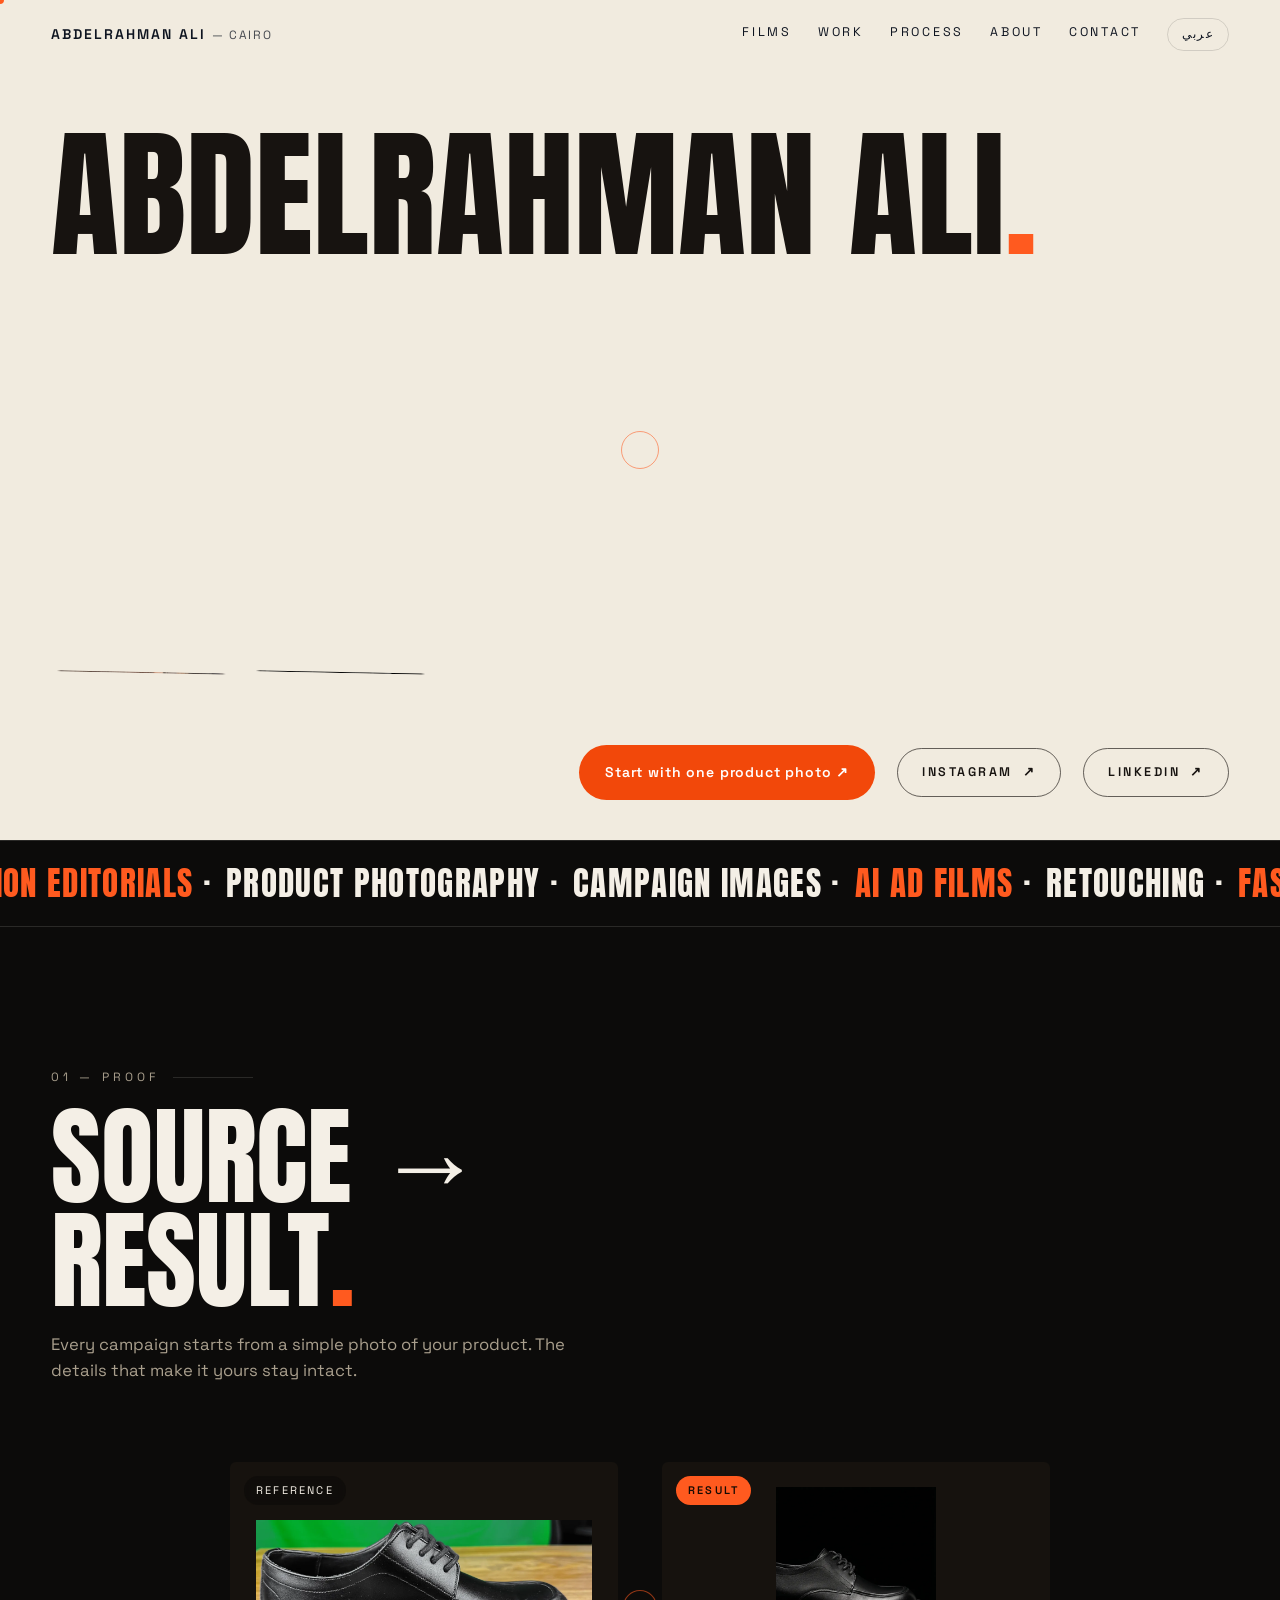
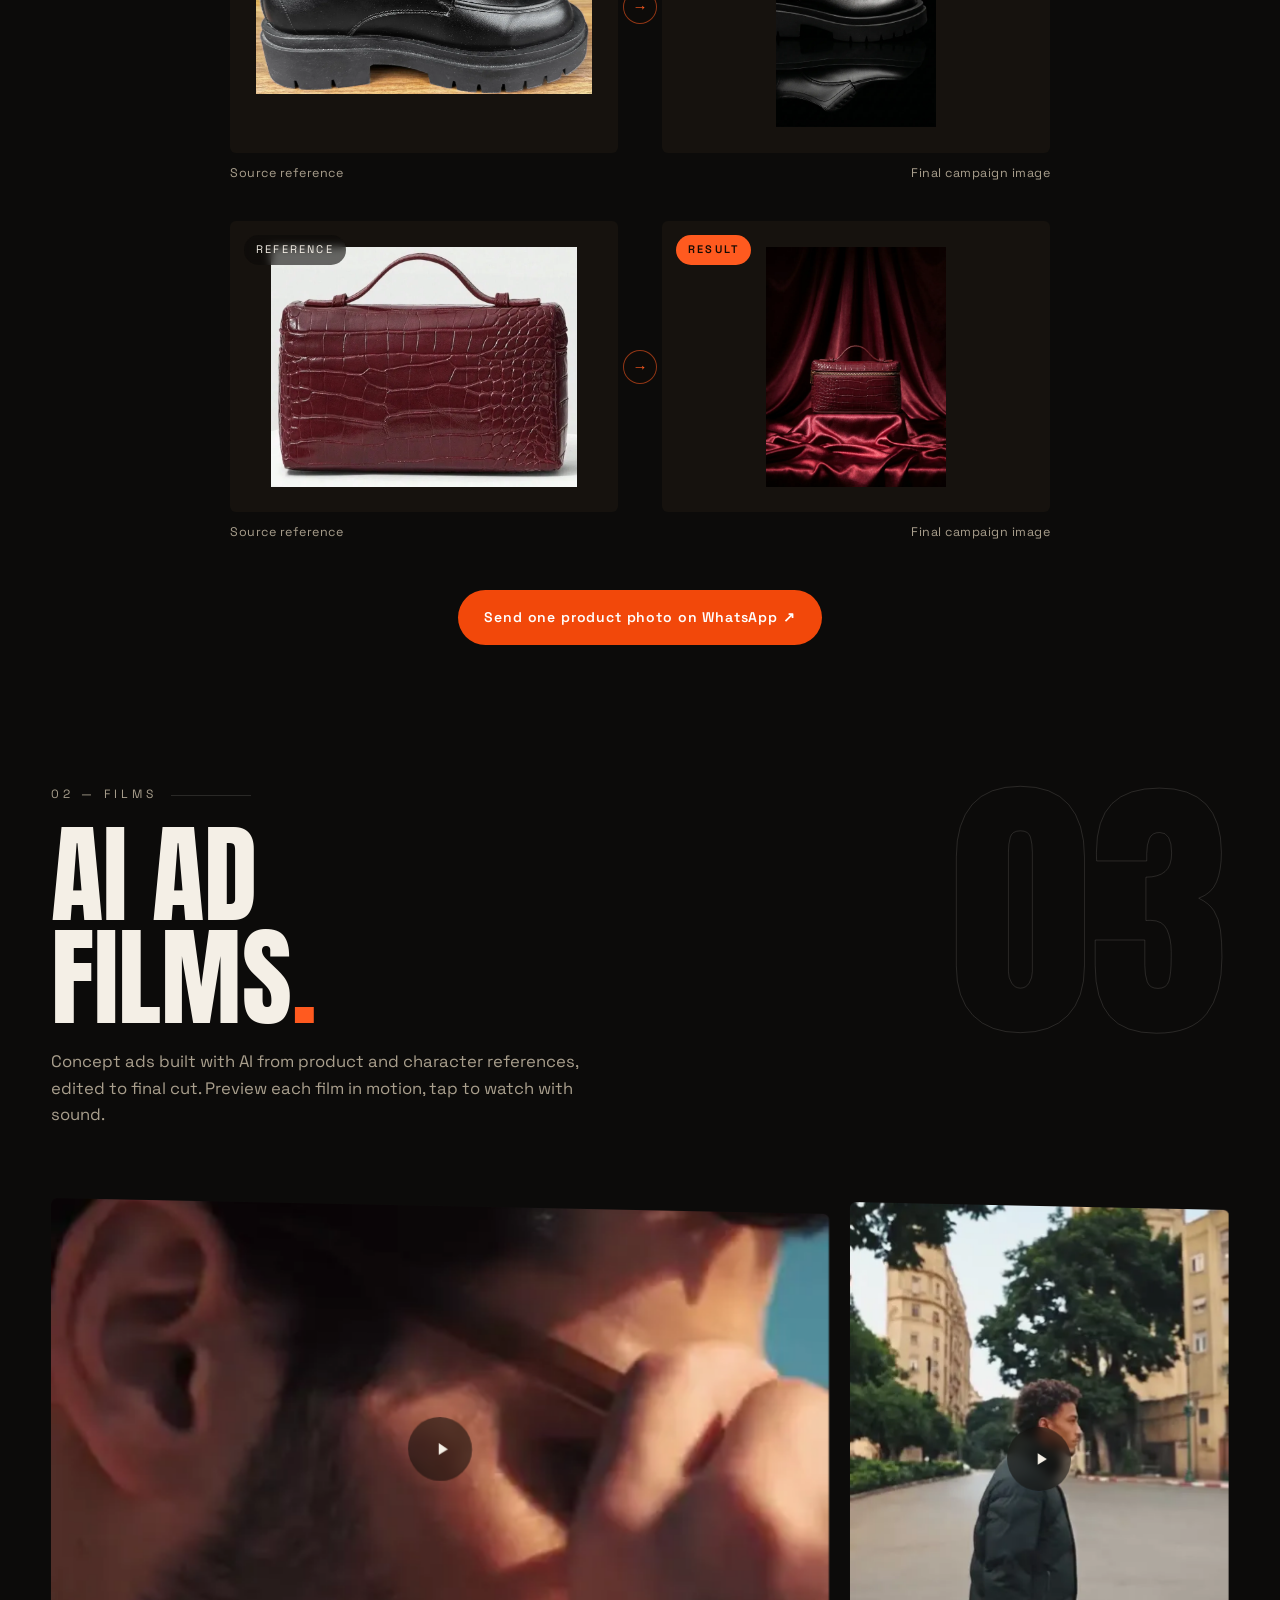
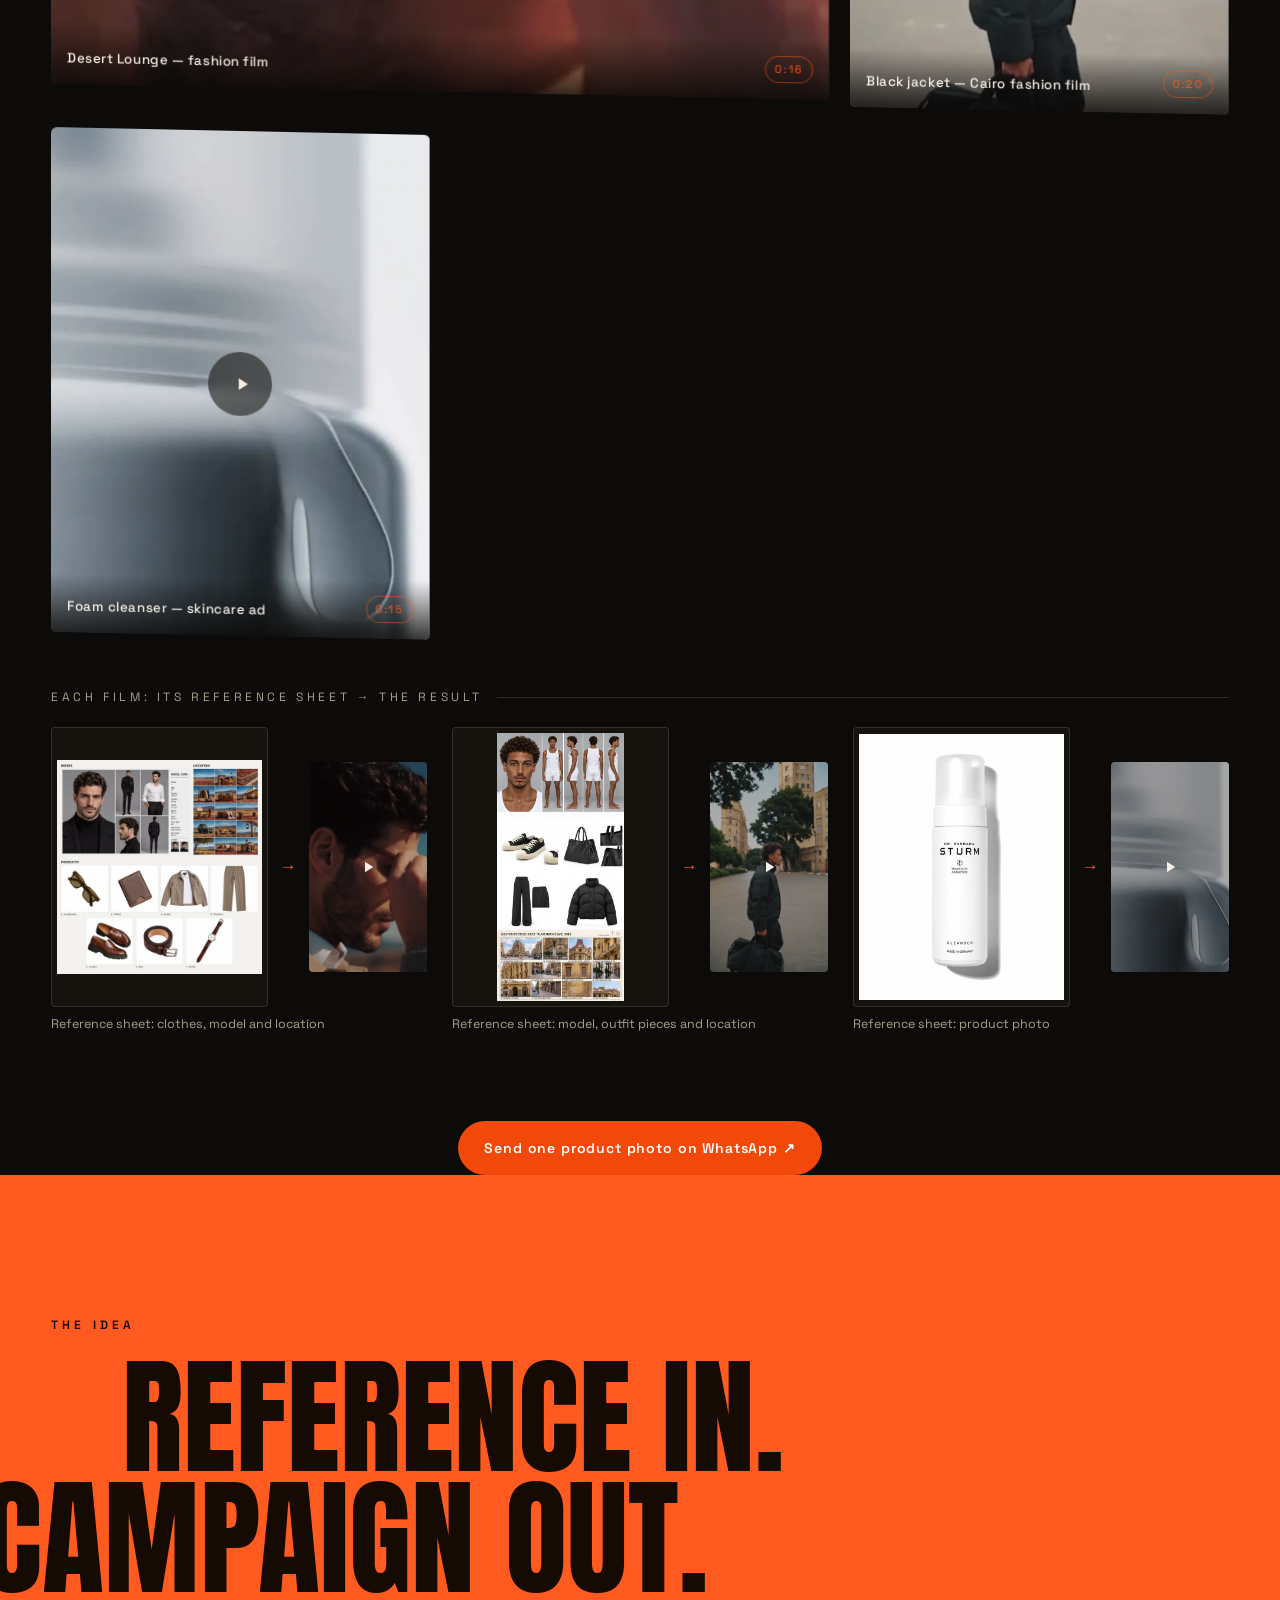
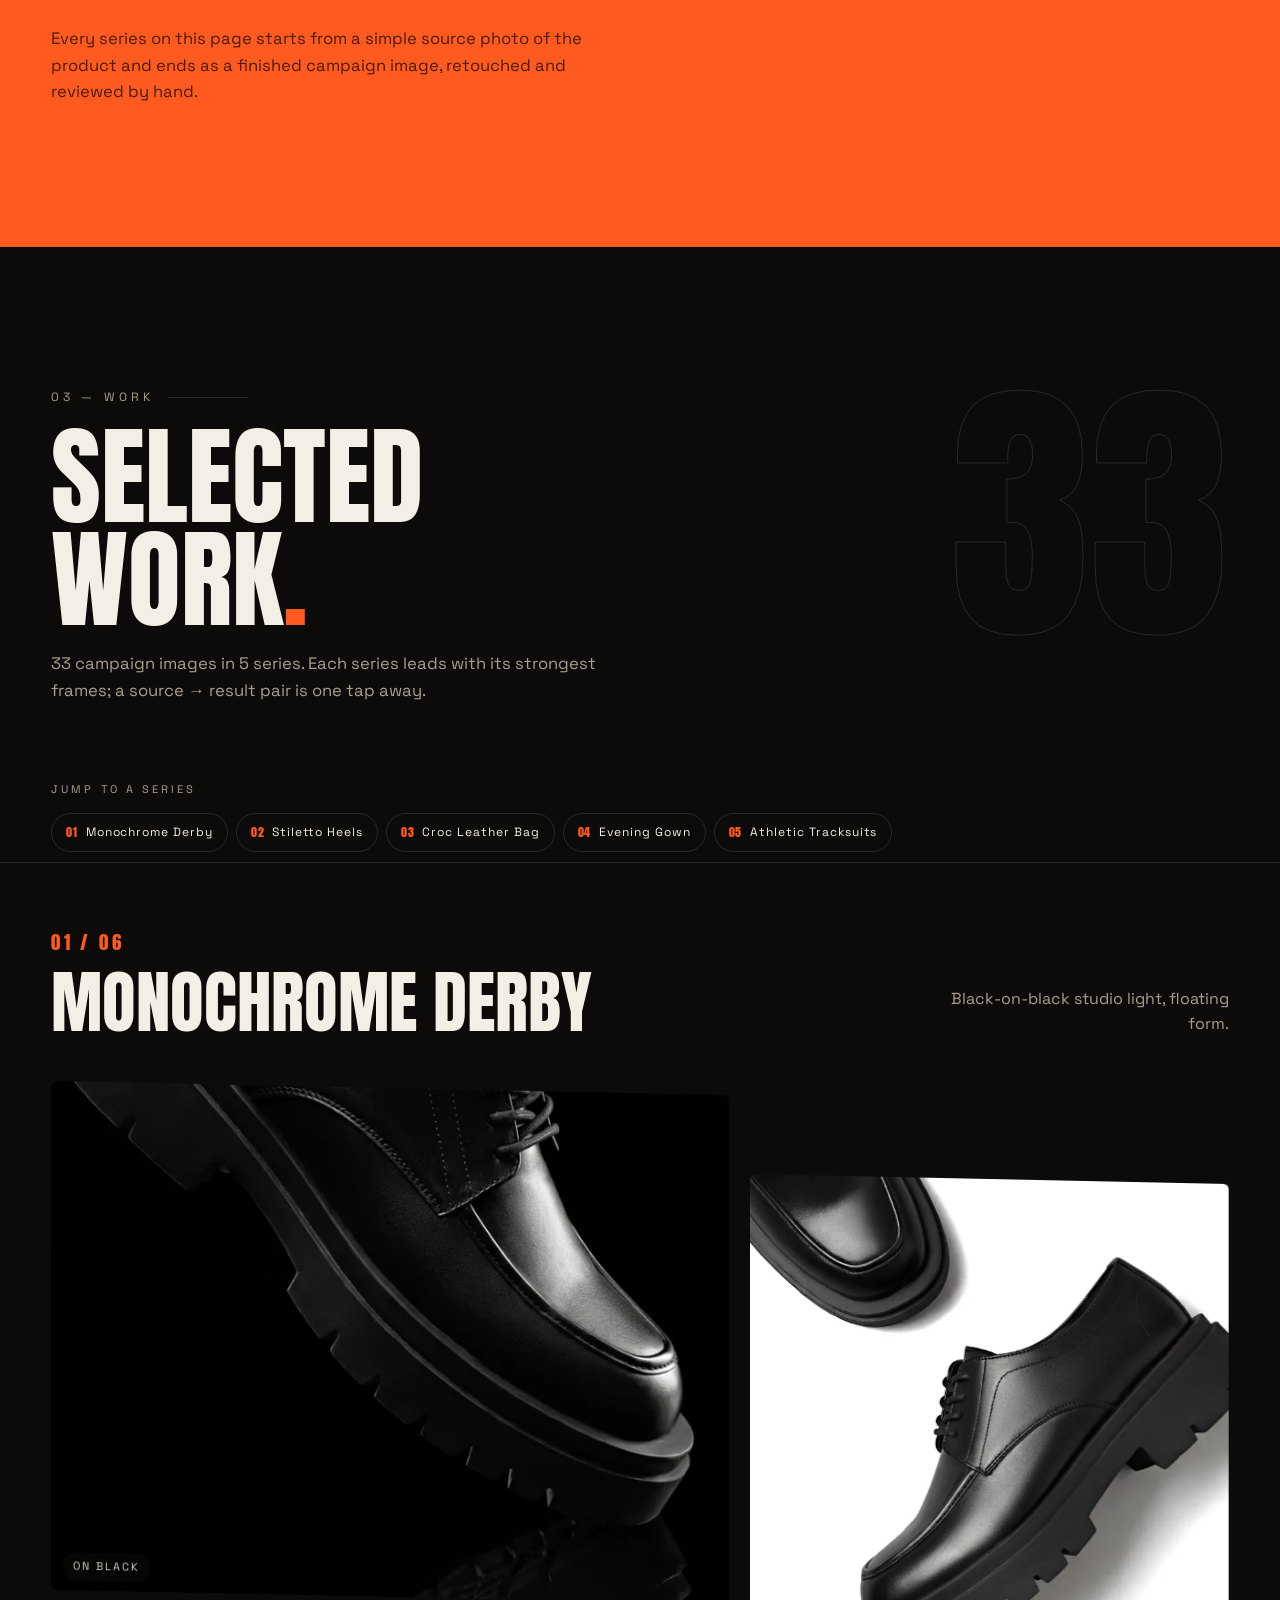
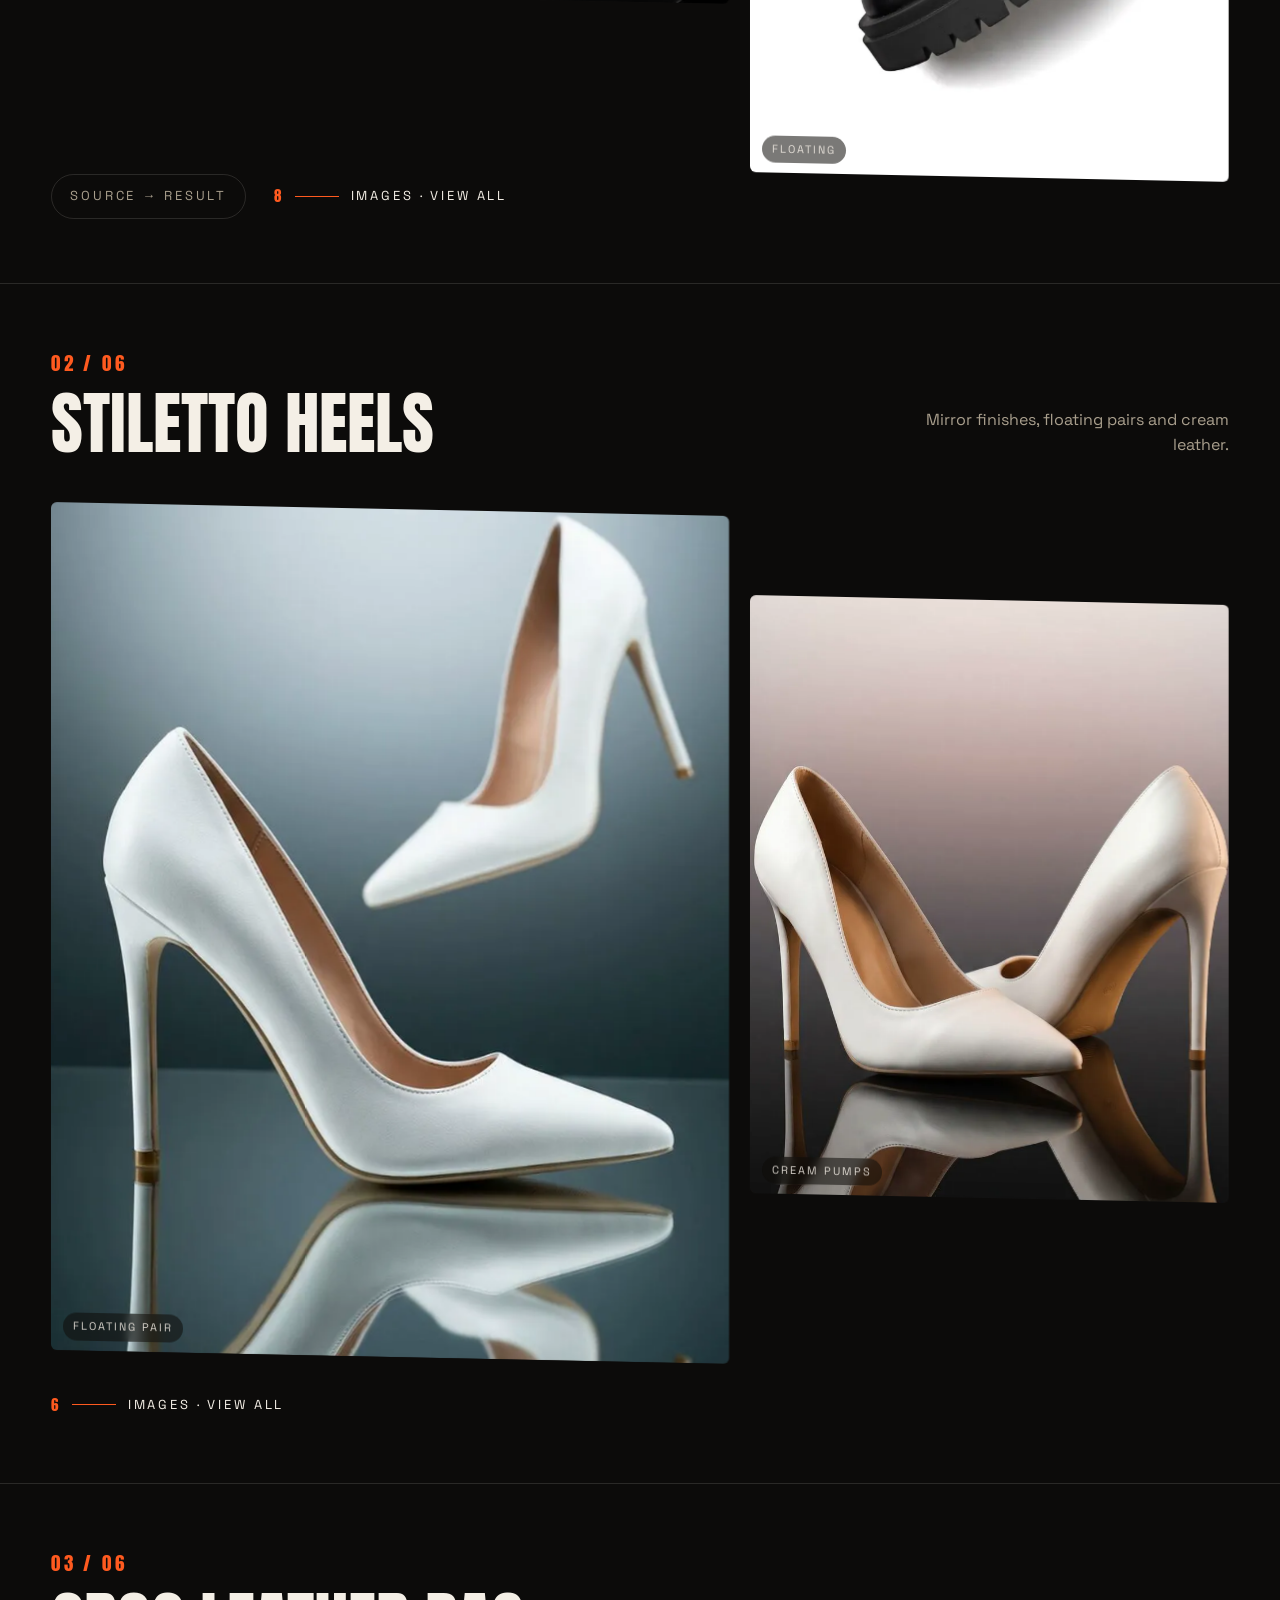
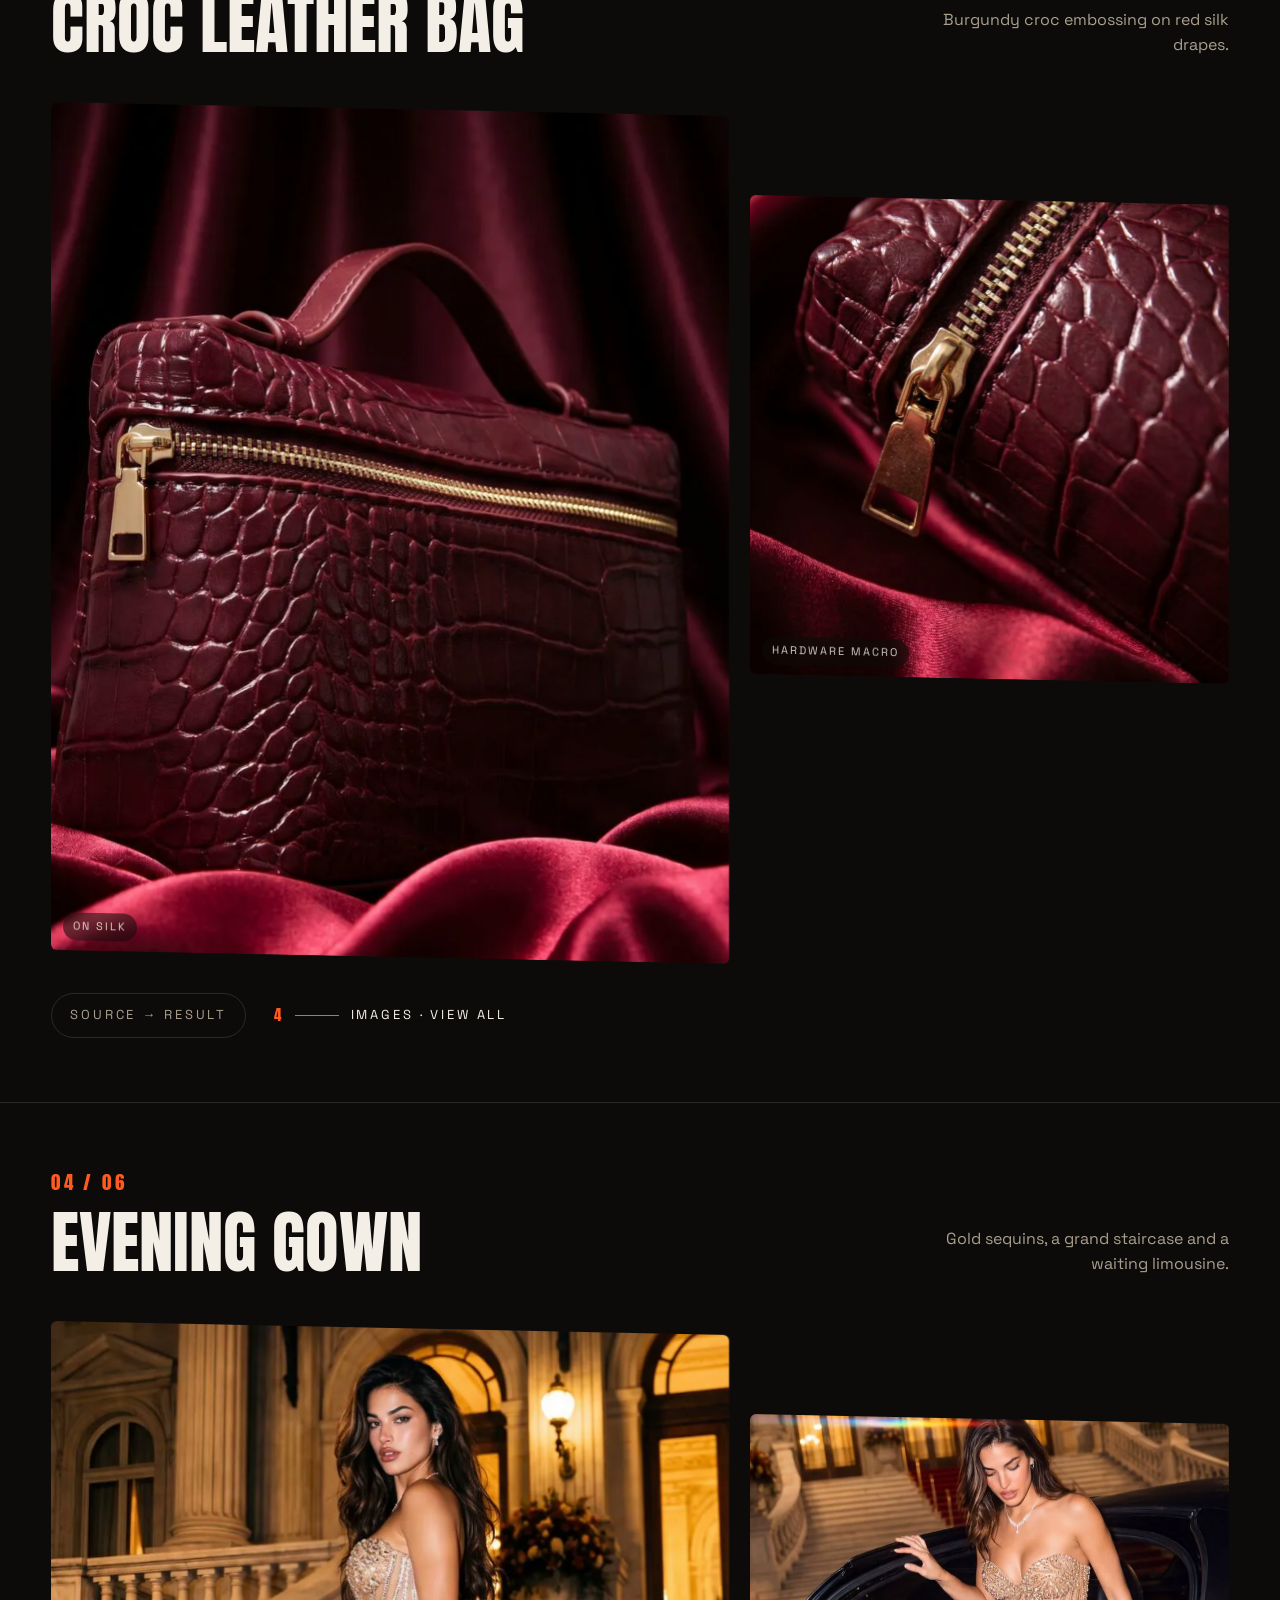
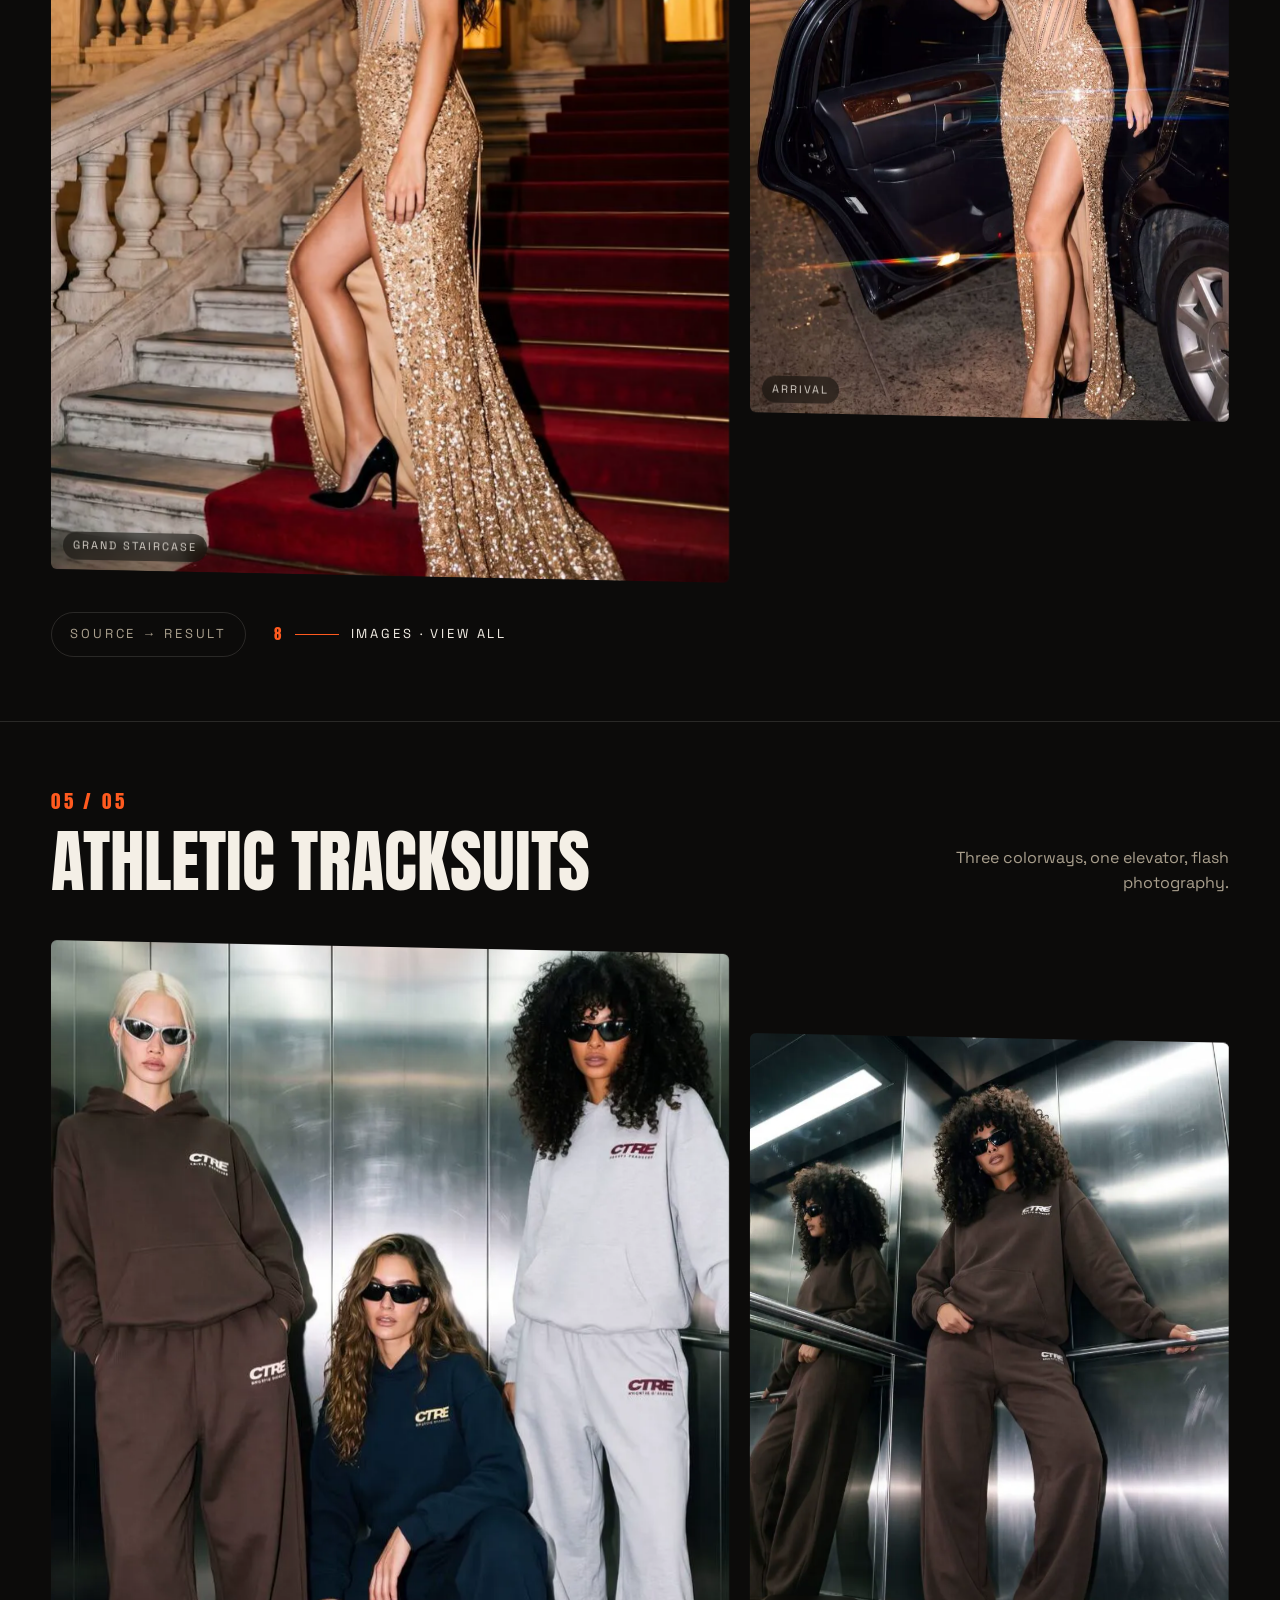
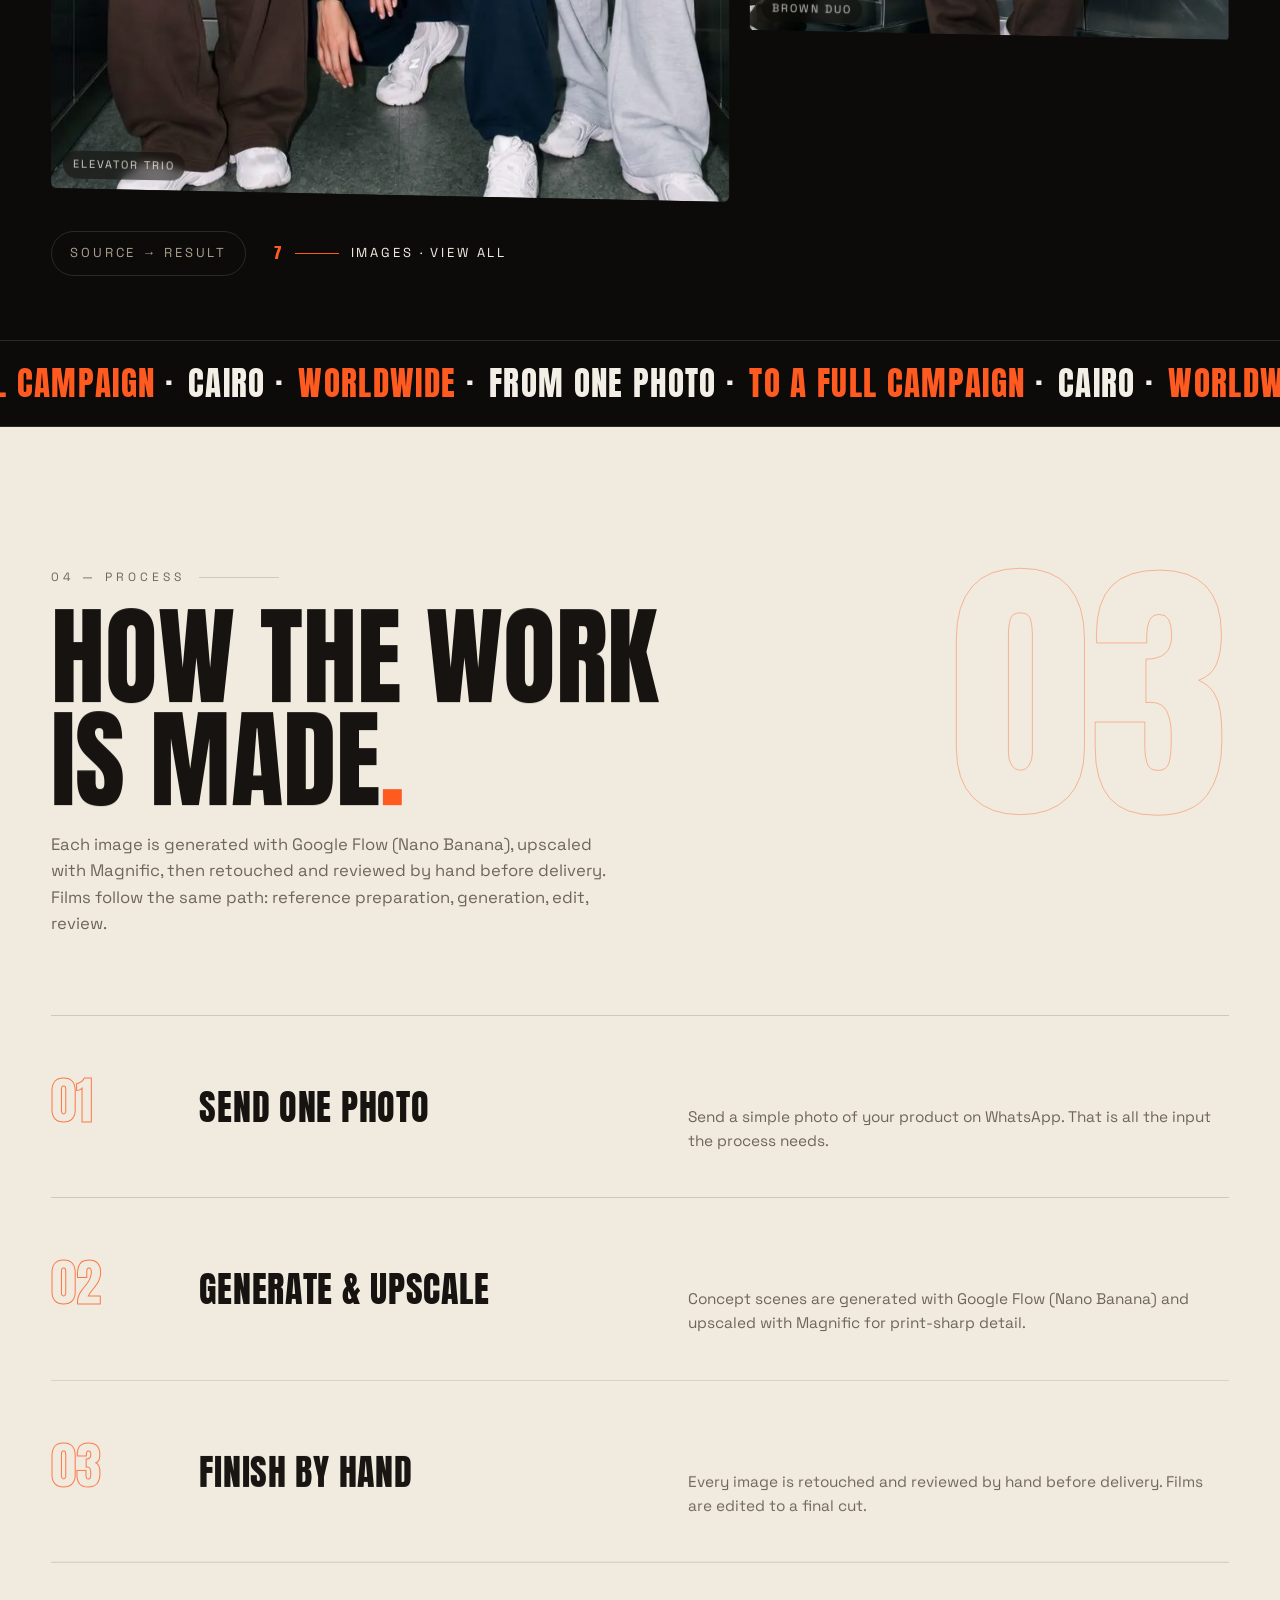
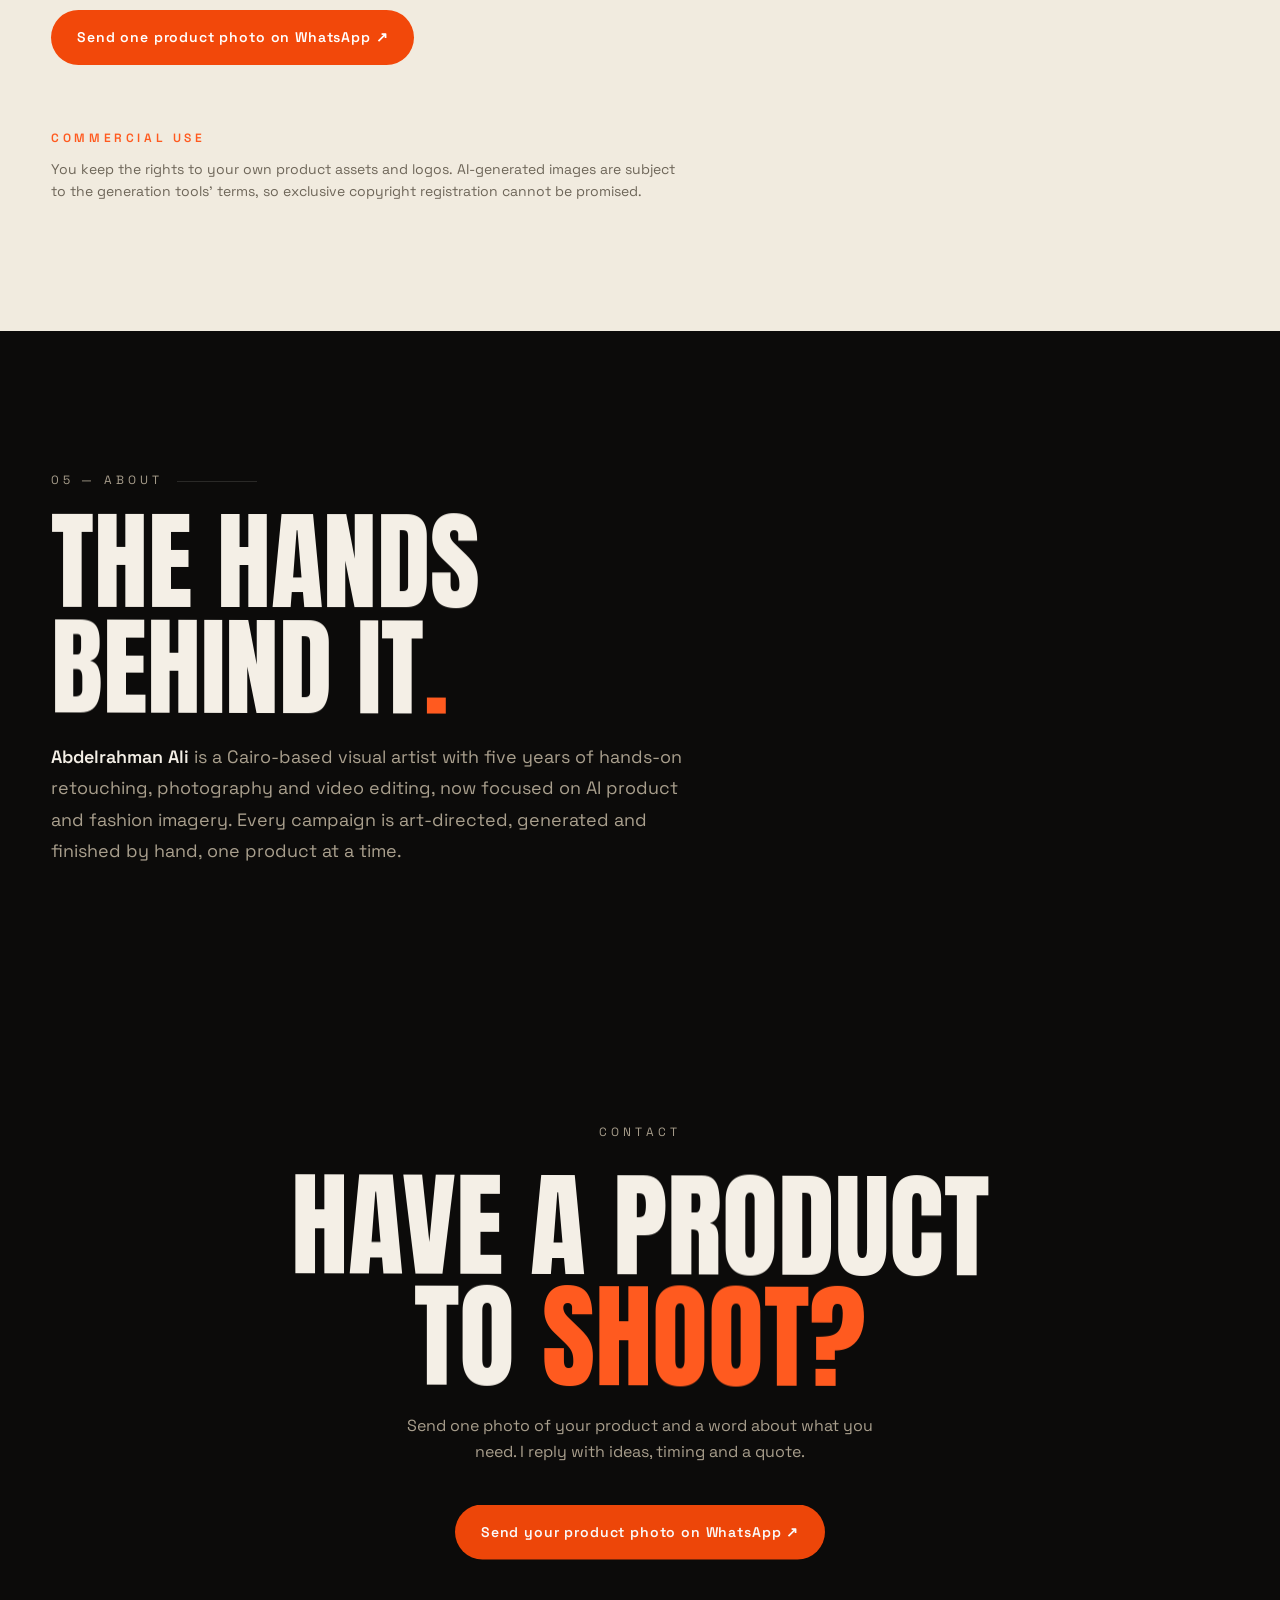
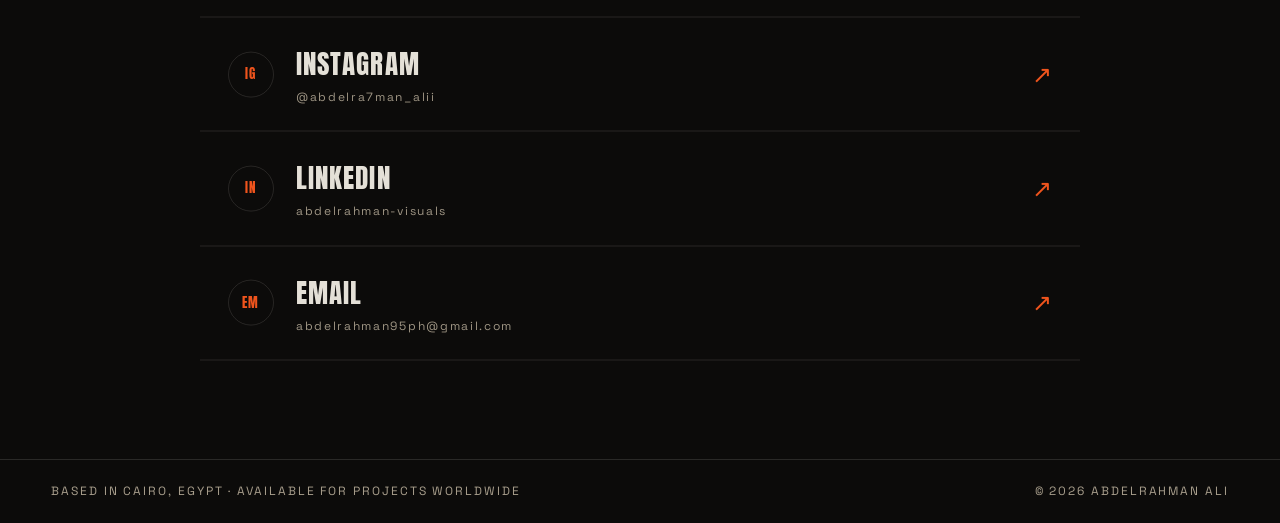
==== commit 7b3b079b: "Fix comment formatting in index.html" ====
--- a/index.html
+++ b/index.html
@@ -346,6 +346,8 @@
 .cta-row{padding:clamp(30px,4vw,48px) var(--pad) 0}
 .wasticky{display:none}
 @media(max-width:760px){.wasticky{display:inline-flex;position:fixed;bottom:14px;left:50%;transform:translateX(-50%);z-index:95;padding:13px 22px;font-size:13px;box-shadow:0 10px 30px rgba(0,0,0,.45);white-space:nowrap}}
+
+@media(max-width:640px){.nav{padding-right:72px}.nav ul{flex-wrap:wrap;row-gap:6px}#langBtn{position:fixed;top:12px;right:12px;z-index:120;background:rgba(10,8,6,.55);backdrop-filter:blur(8px);-webkit-backdrop-filter:blur(8px)}}
 </style>
 </head>
 <body>
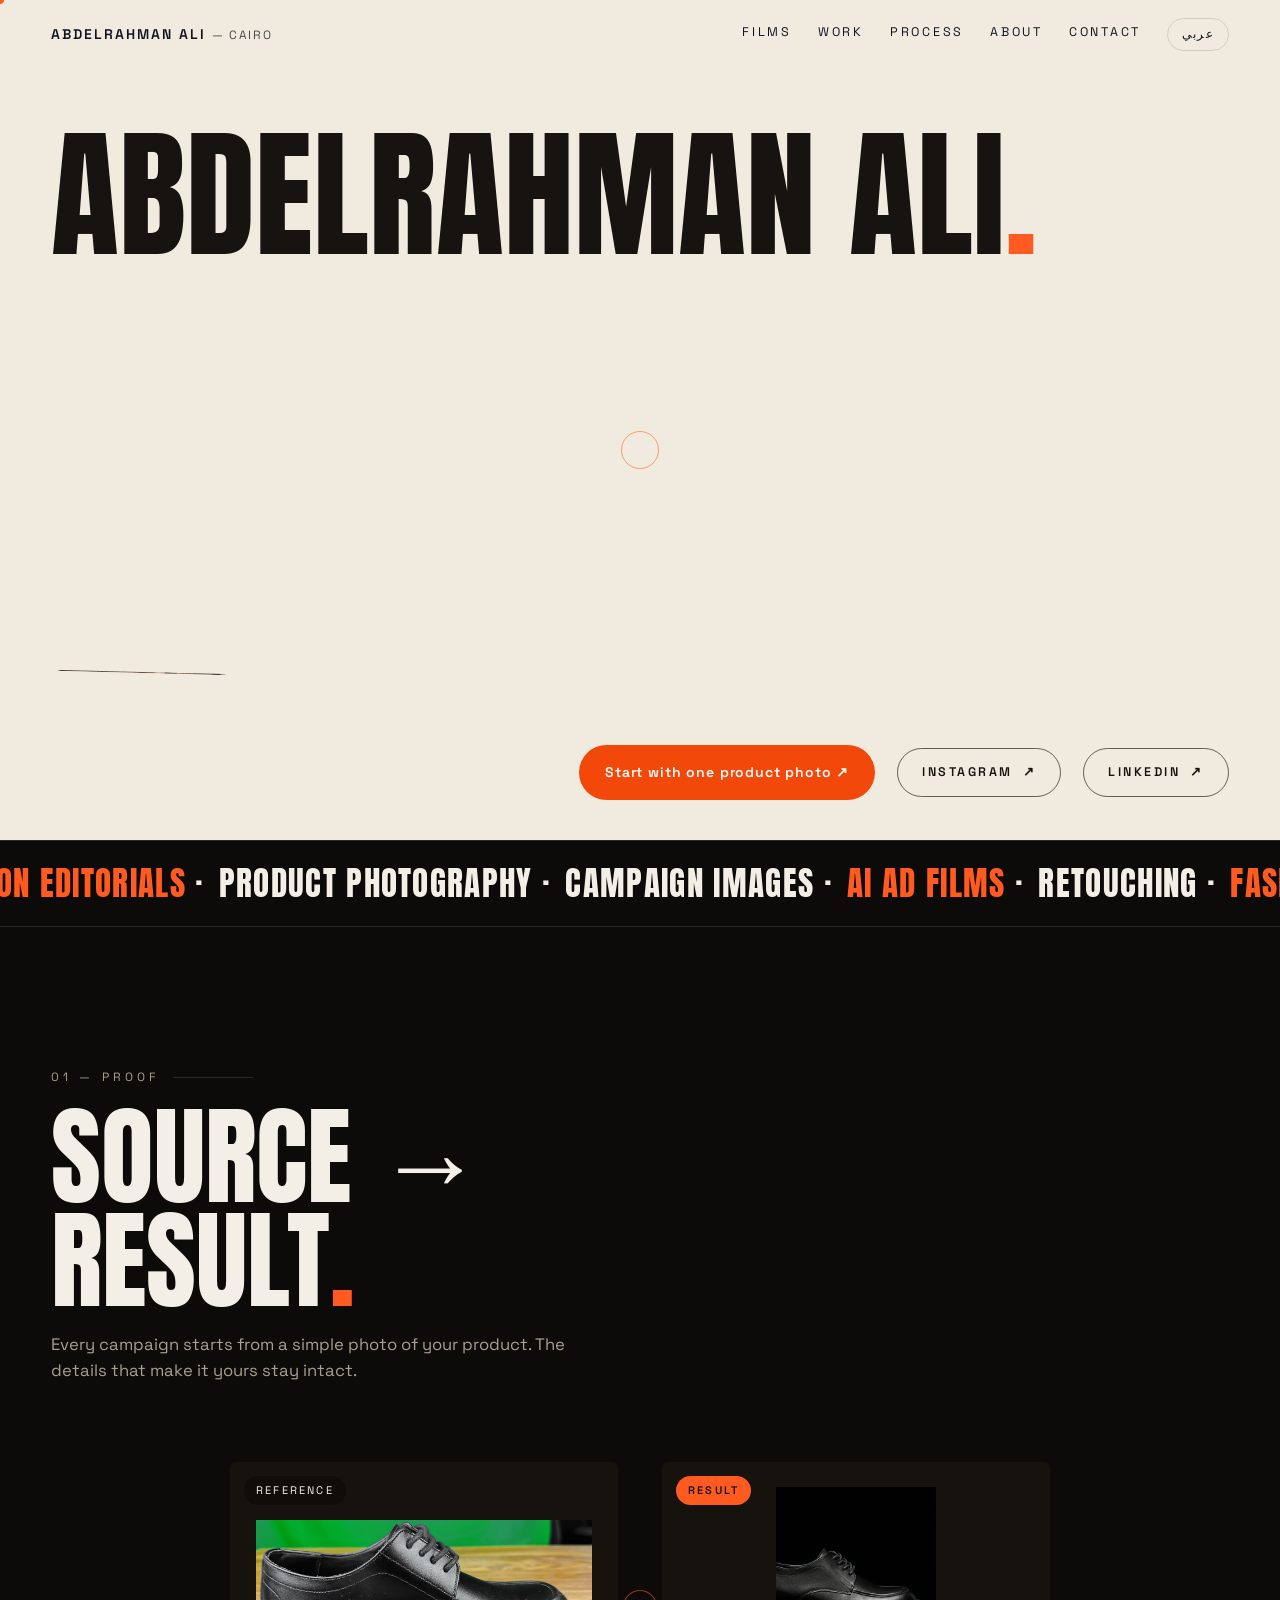
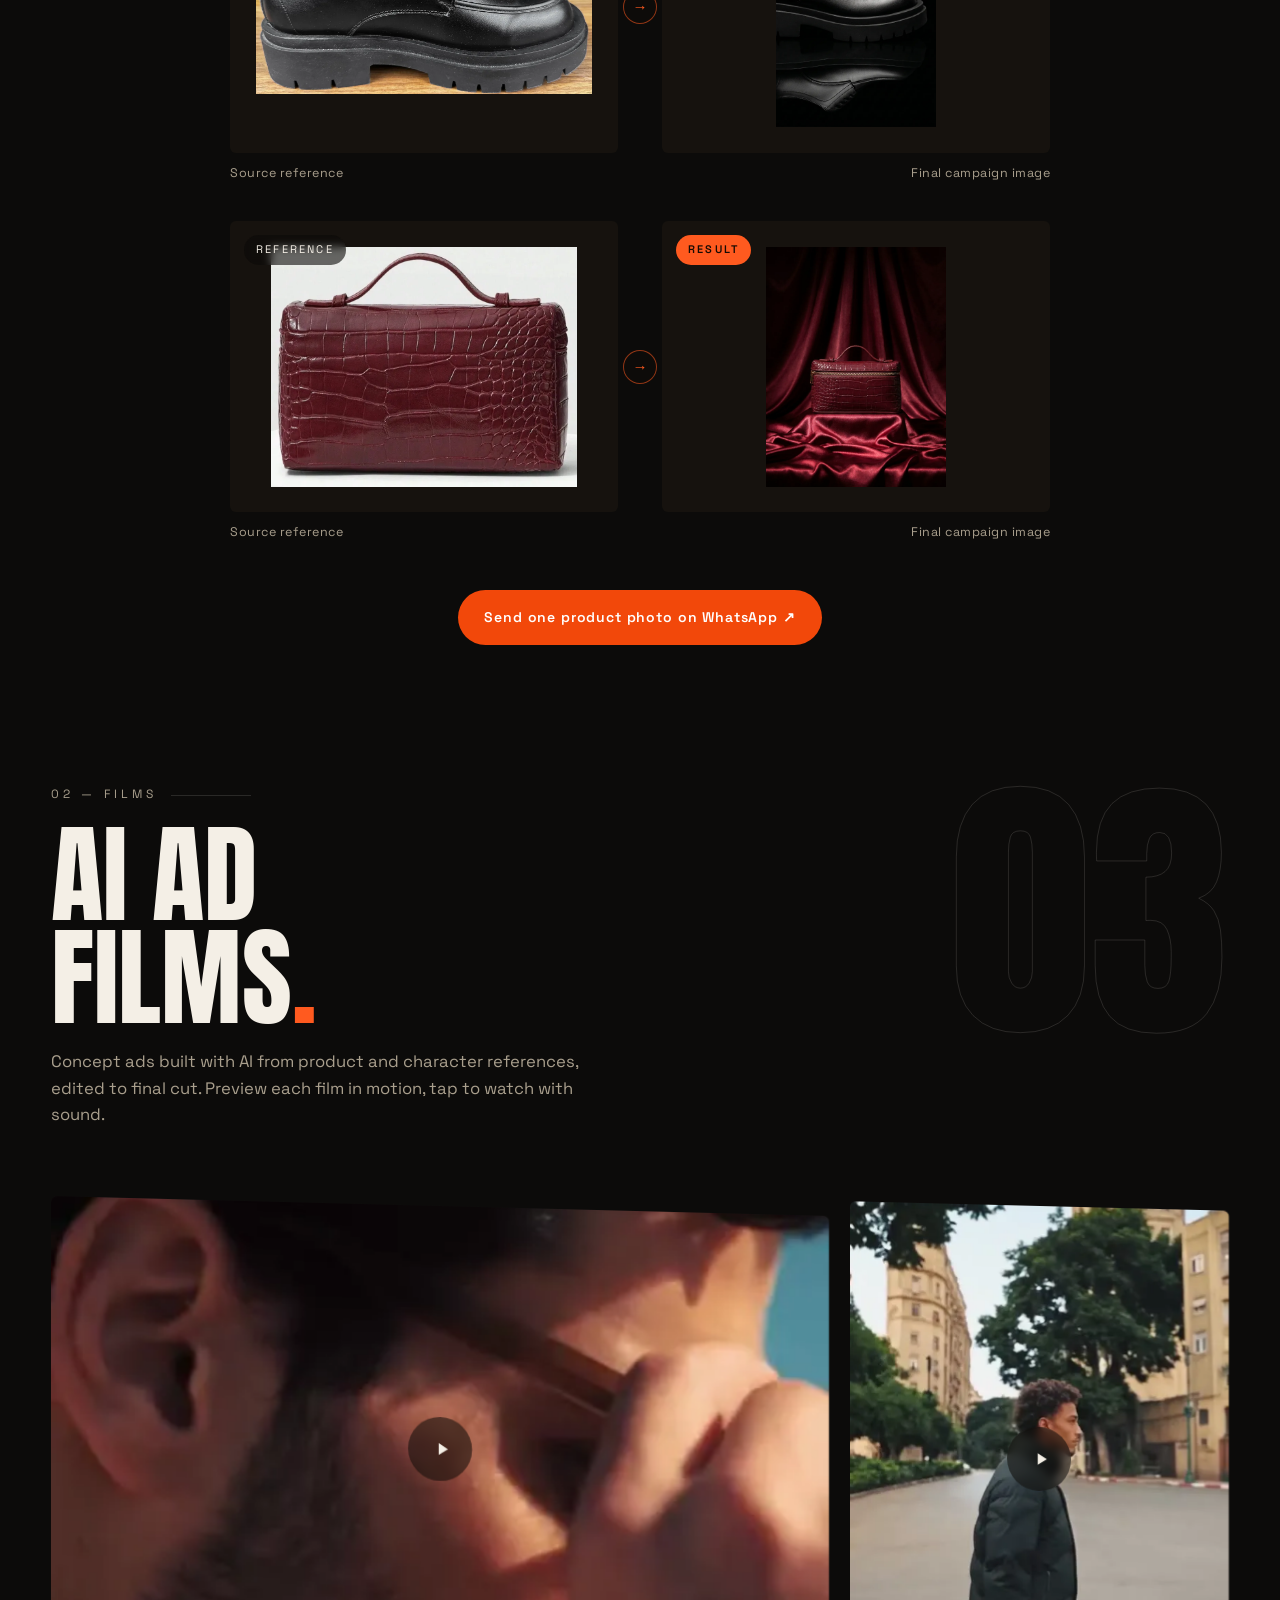
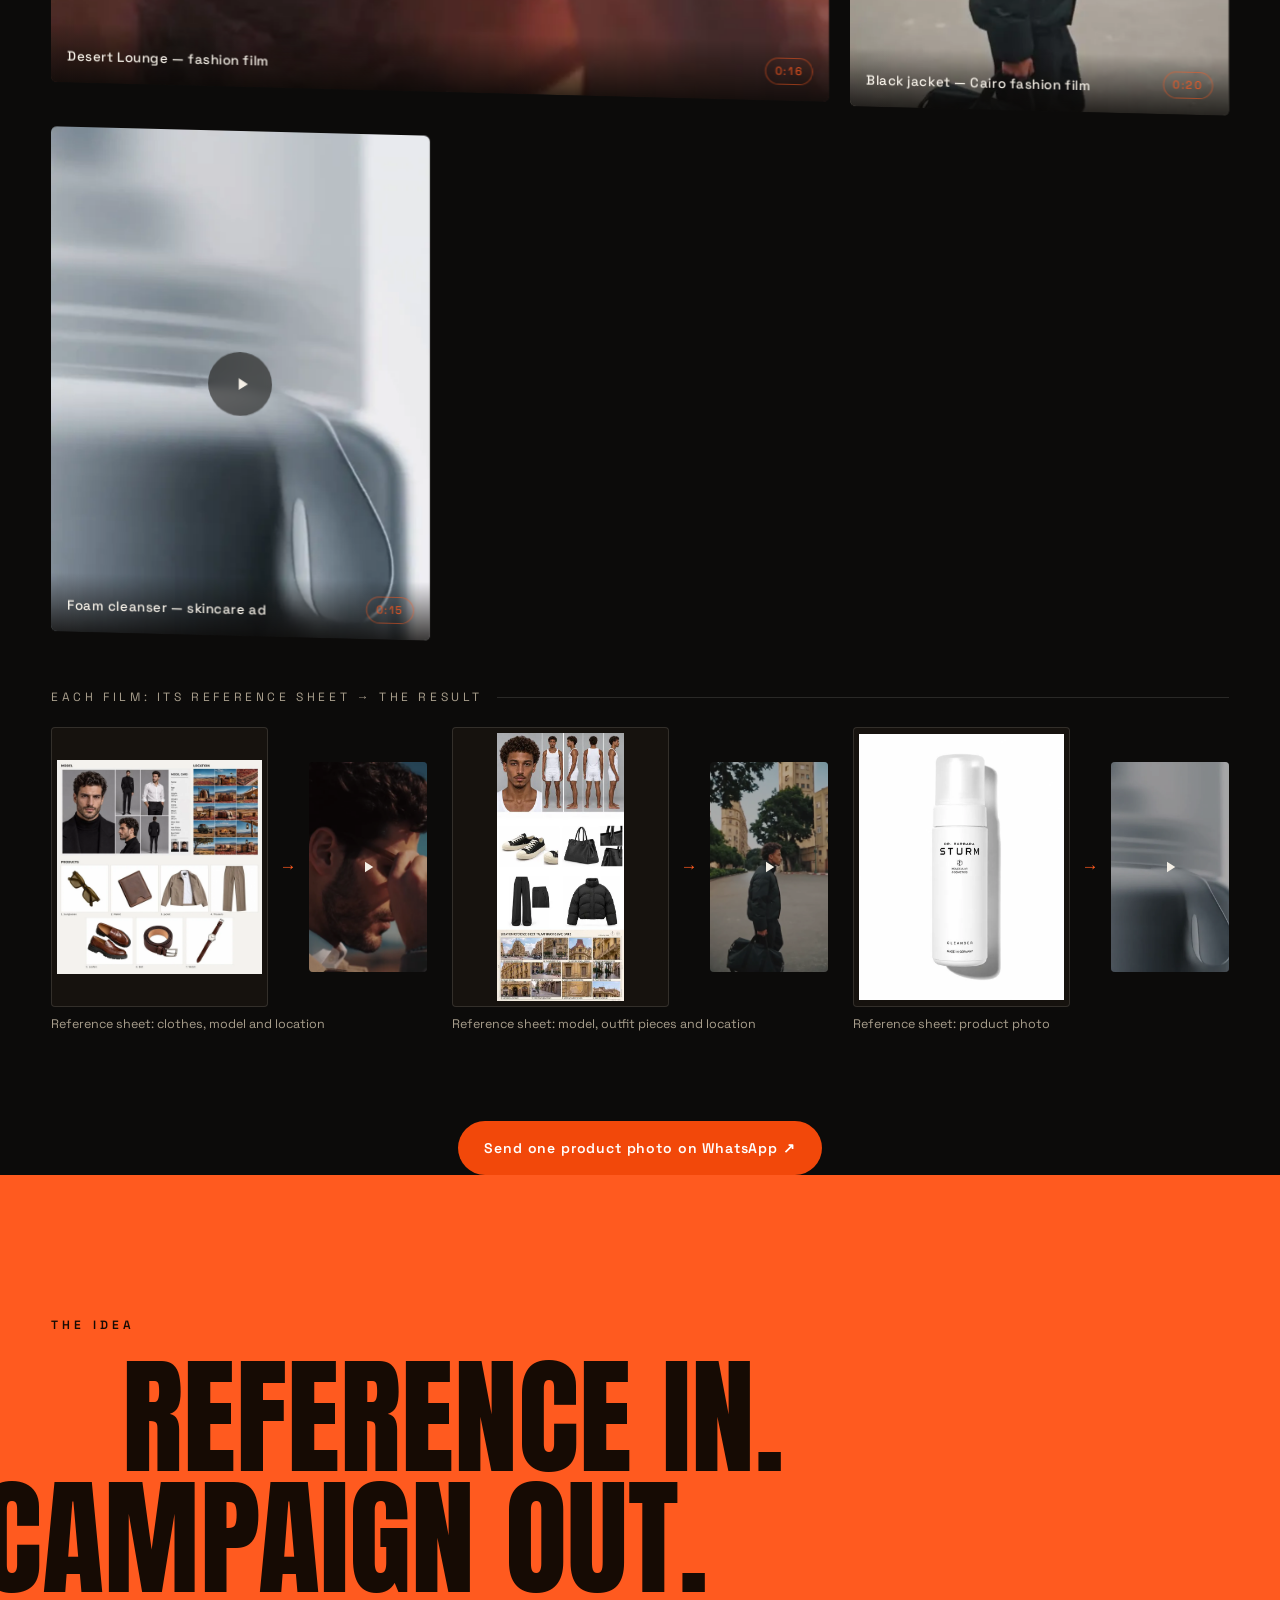
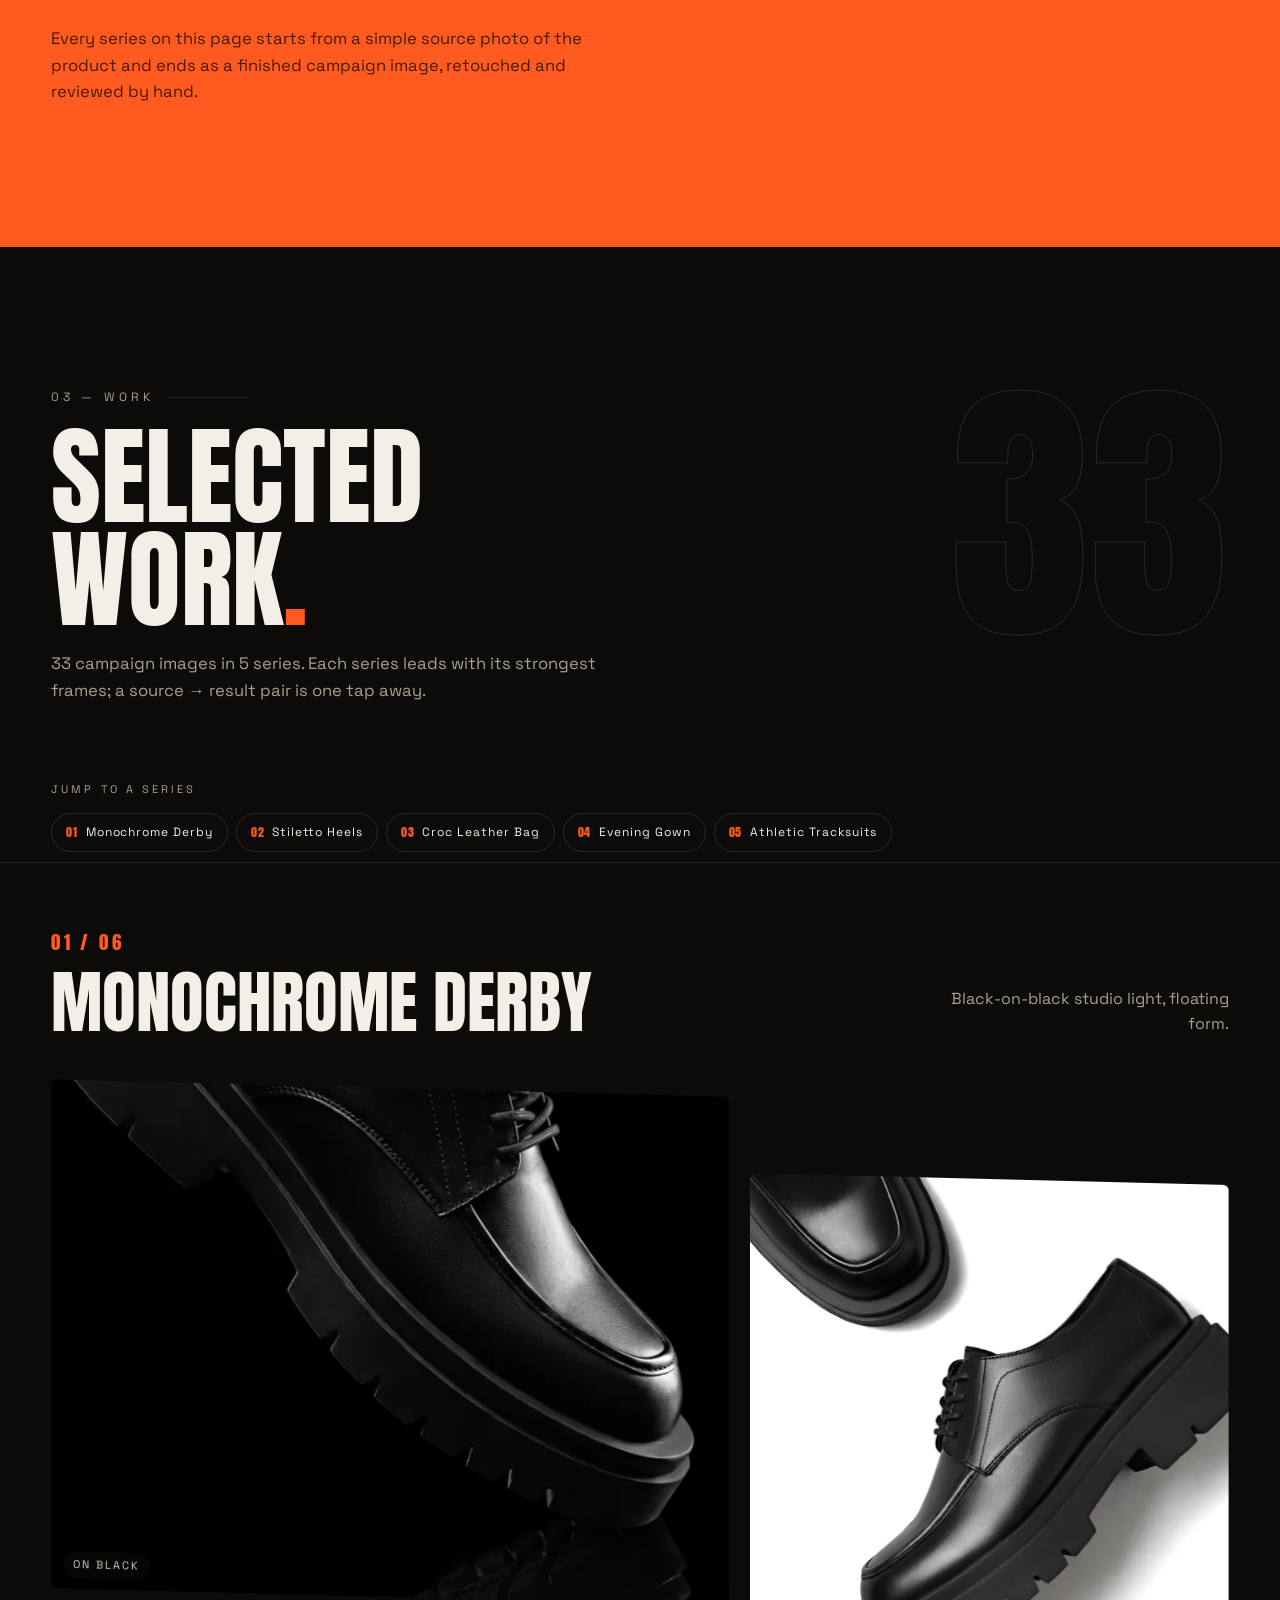
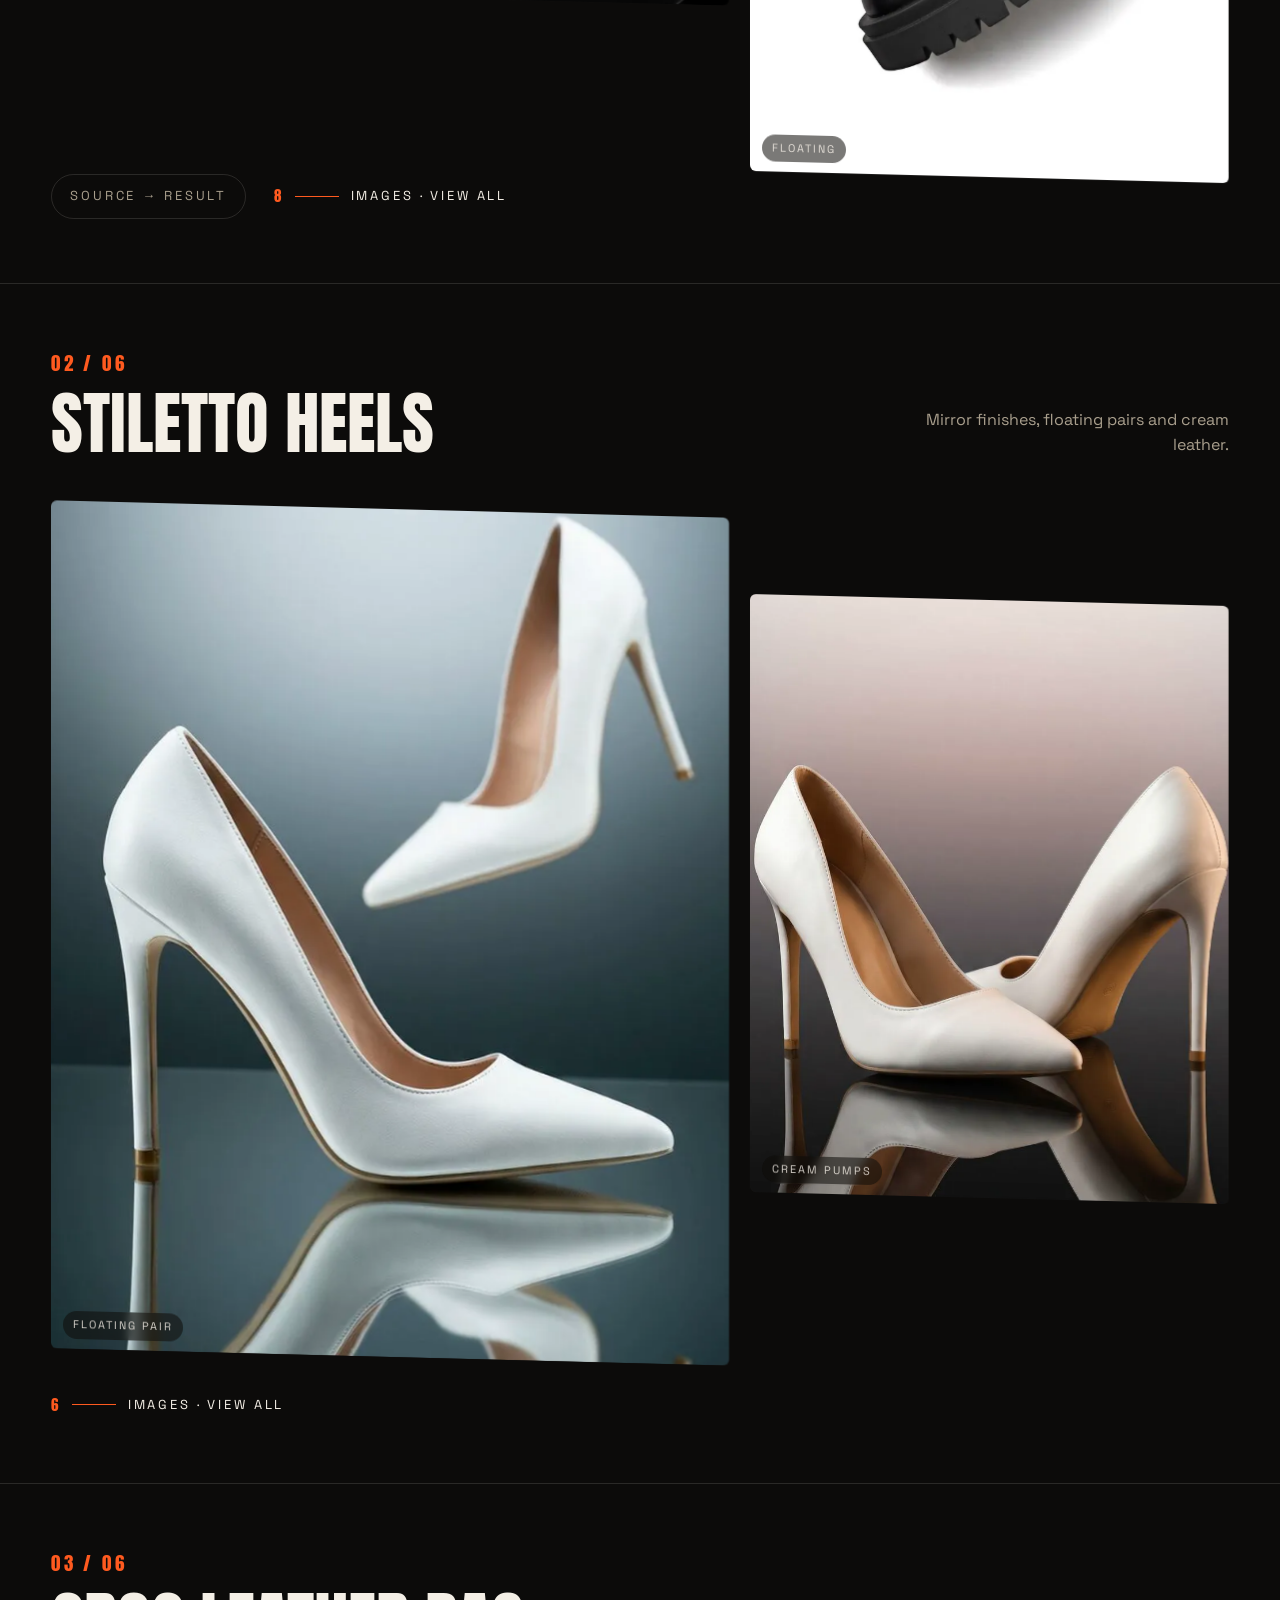
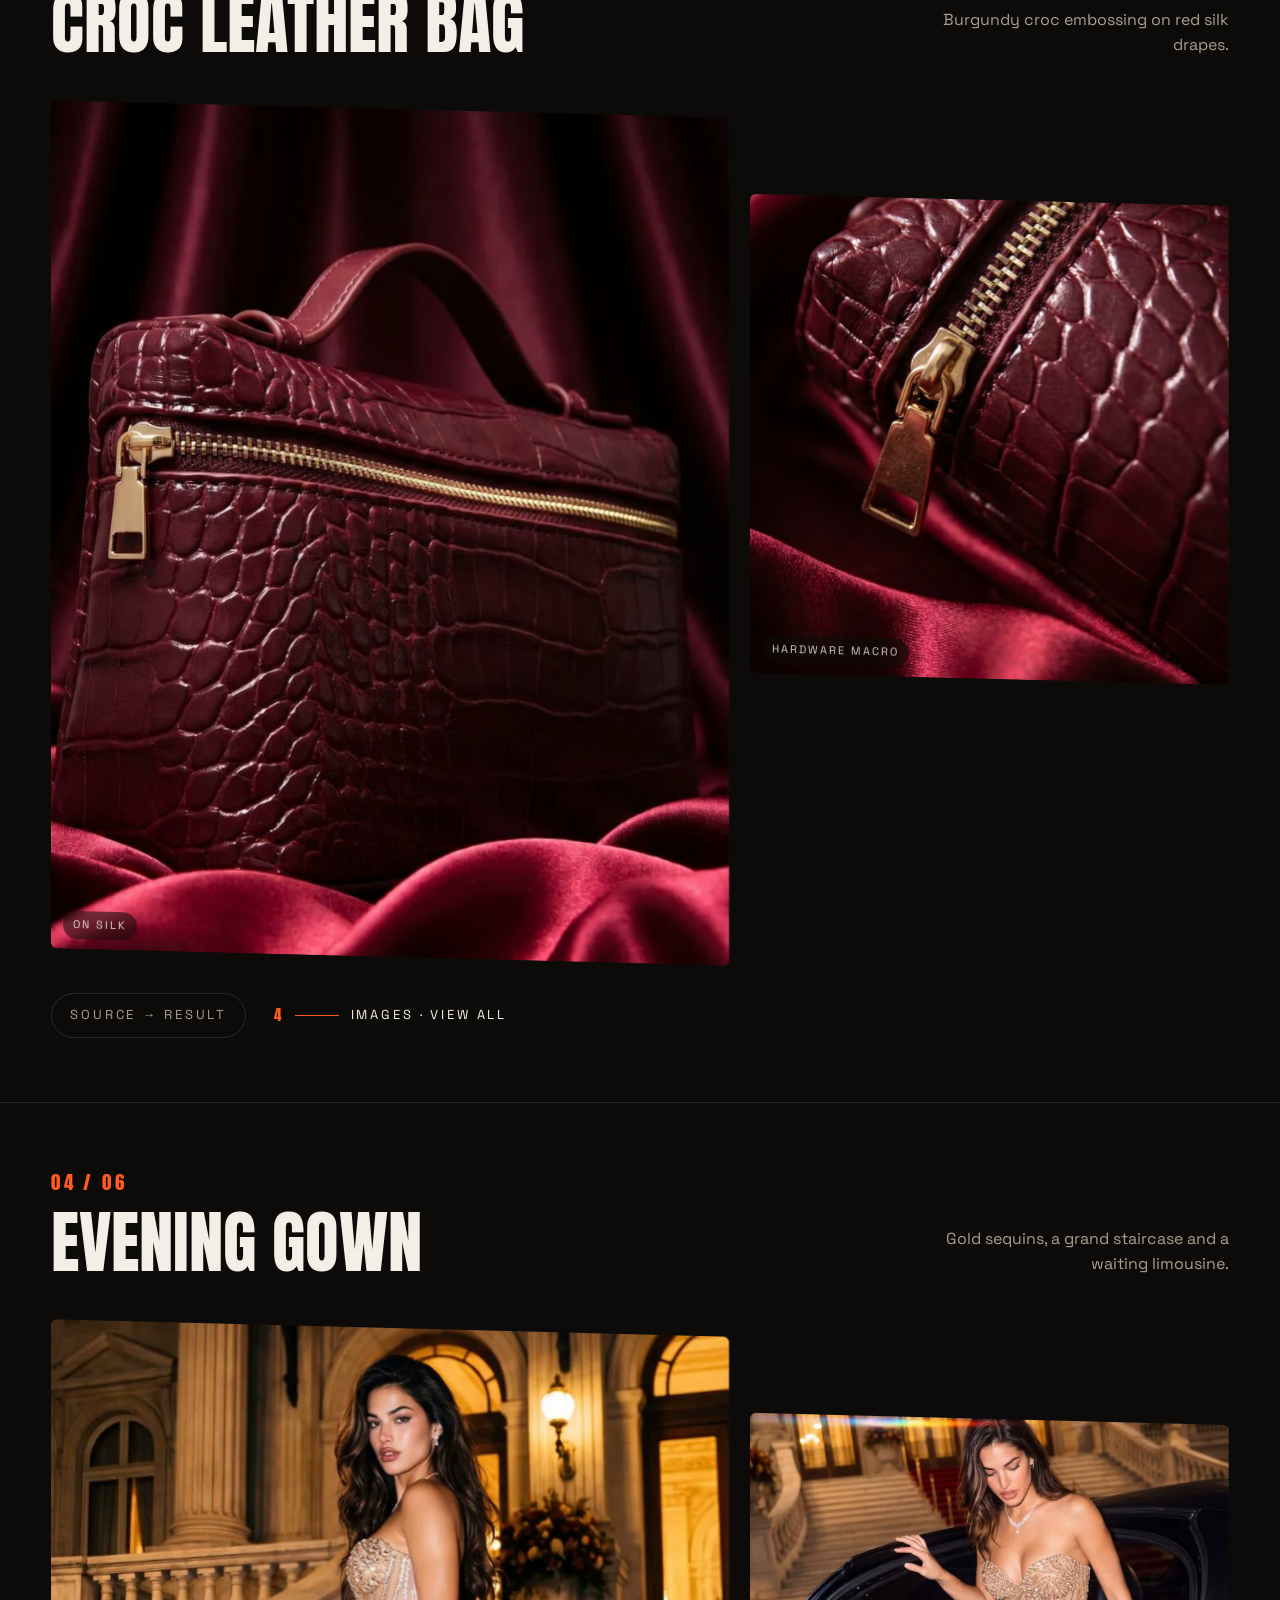
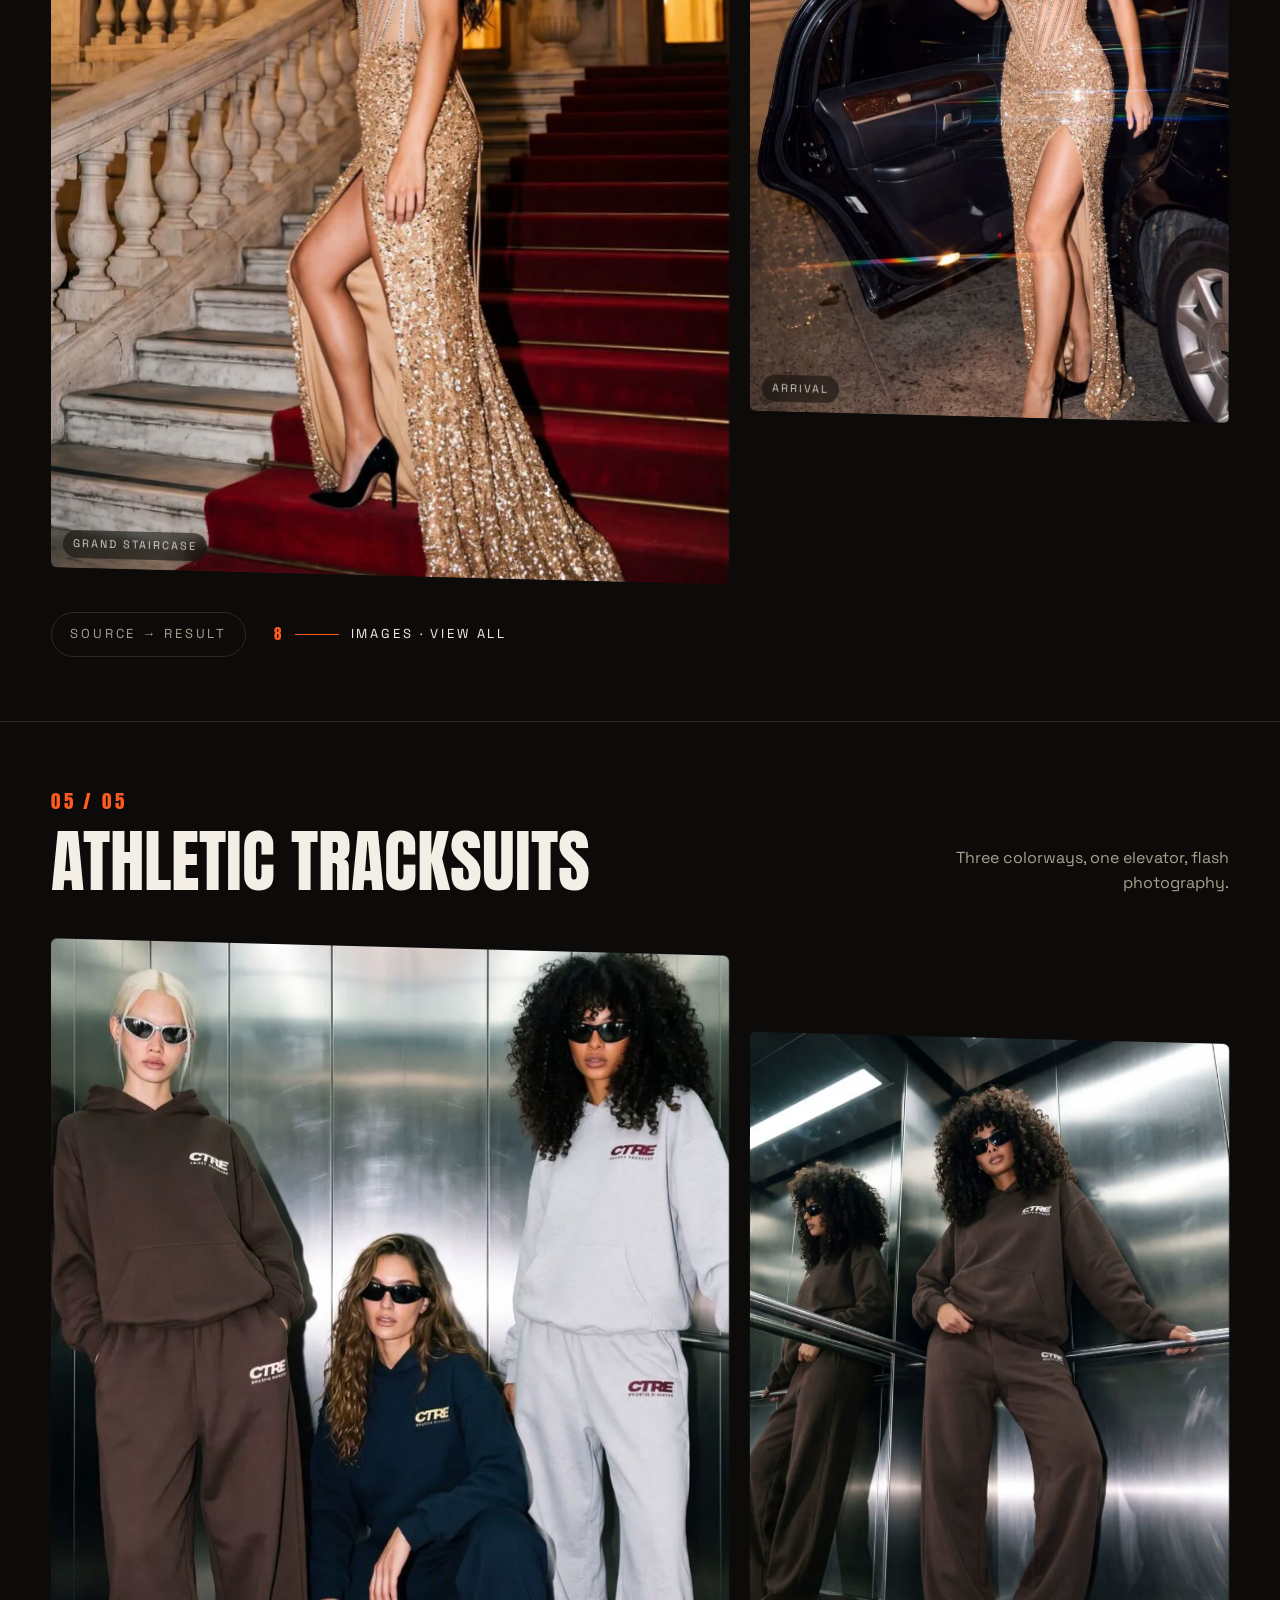
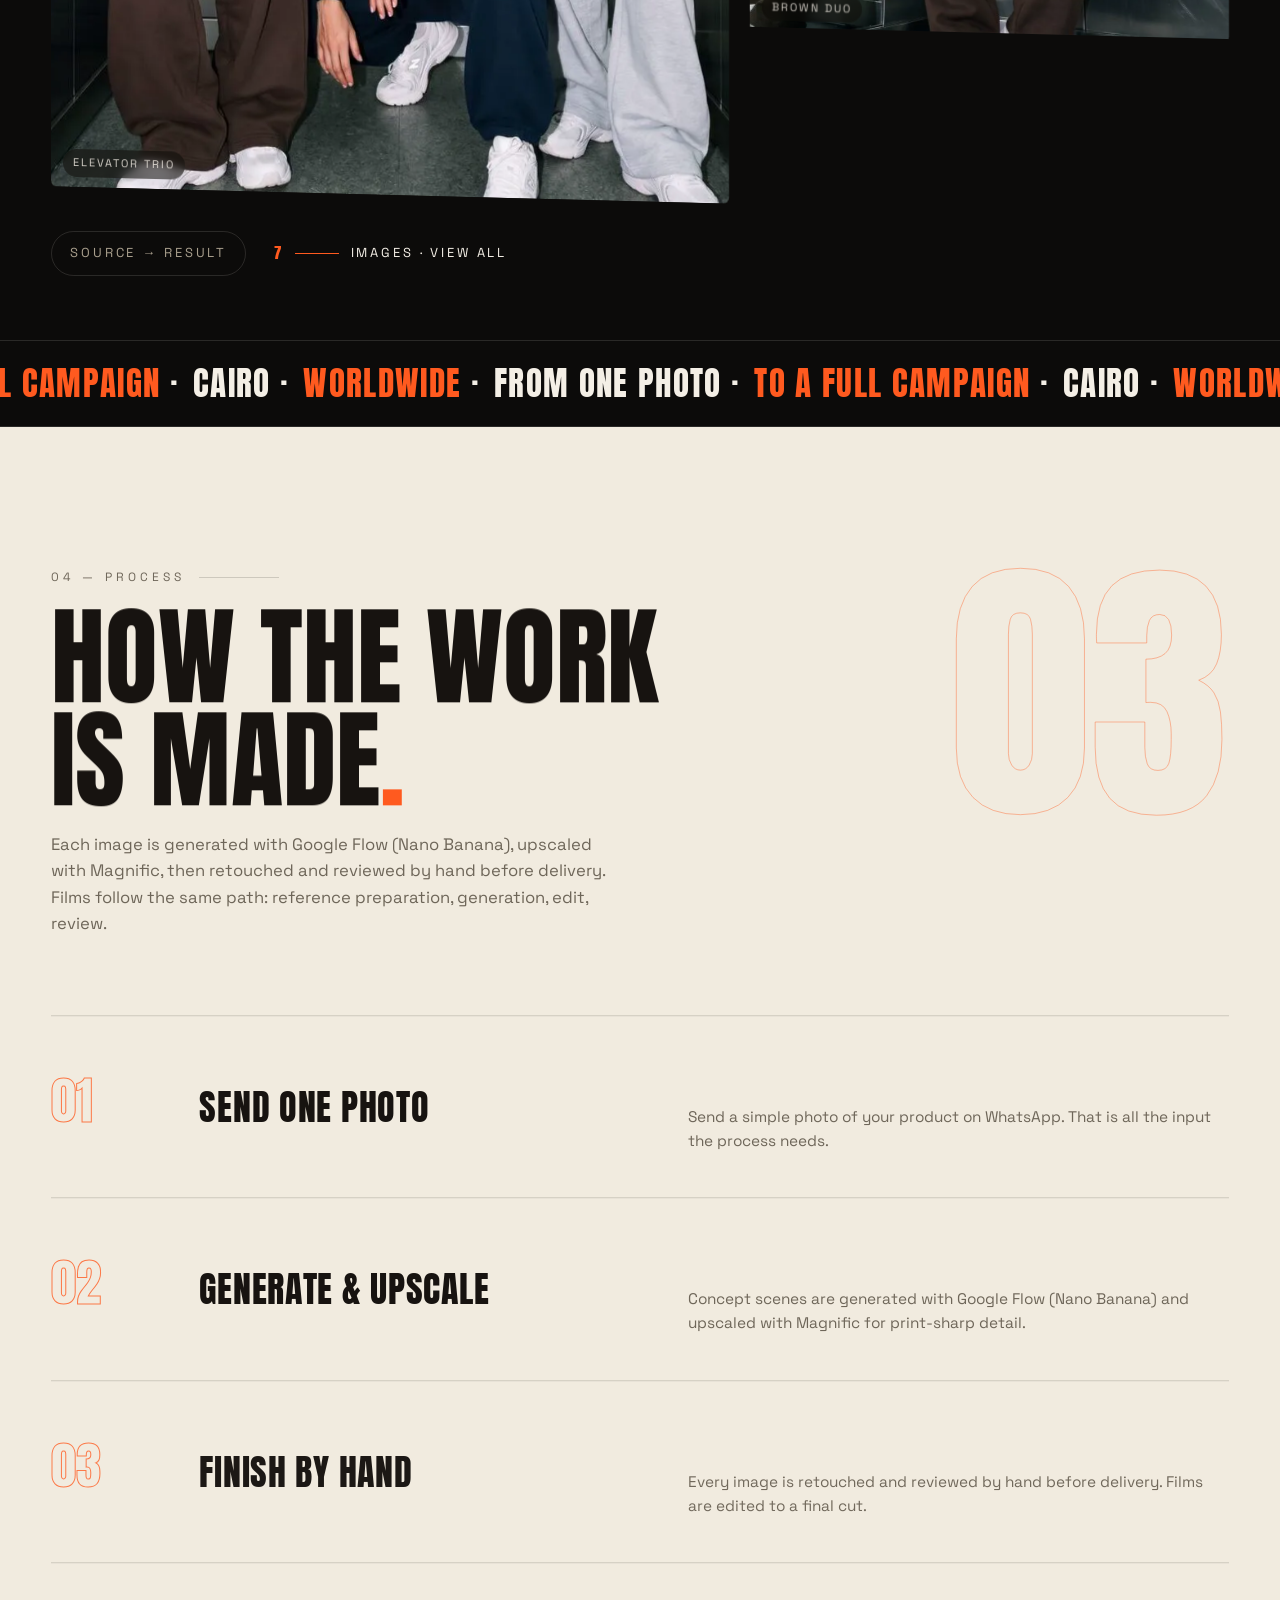
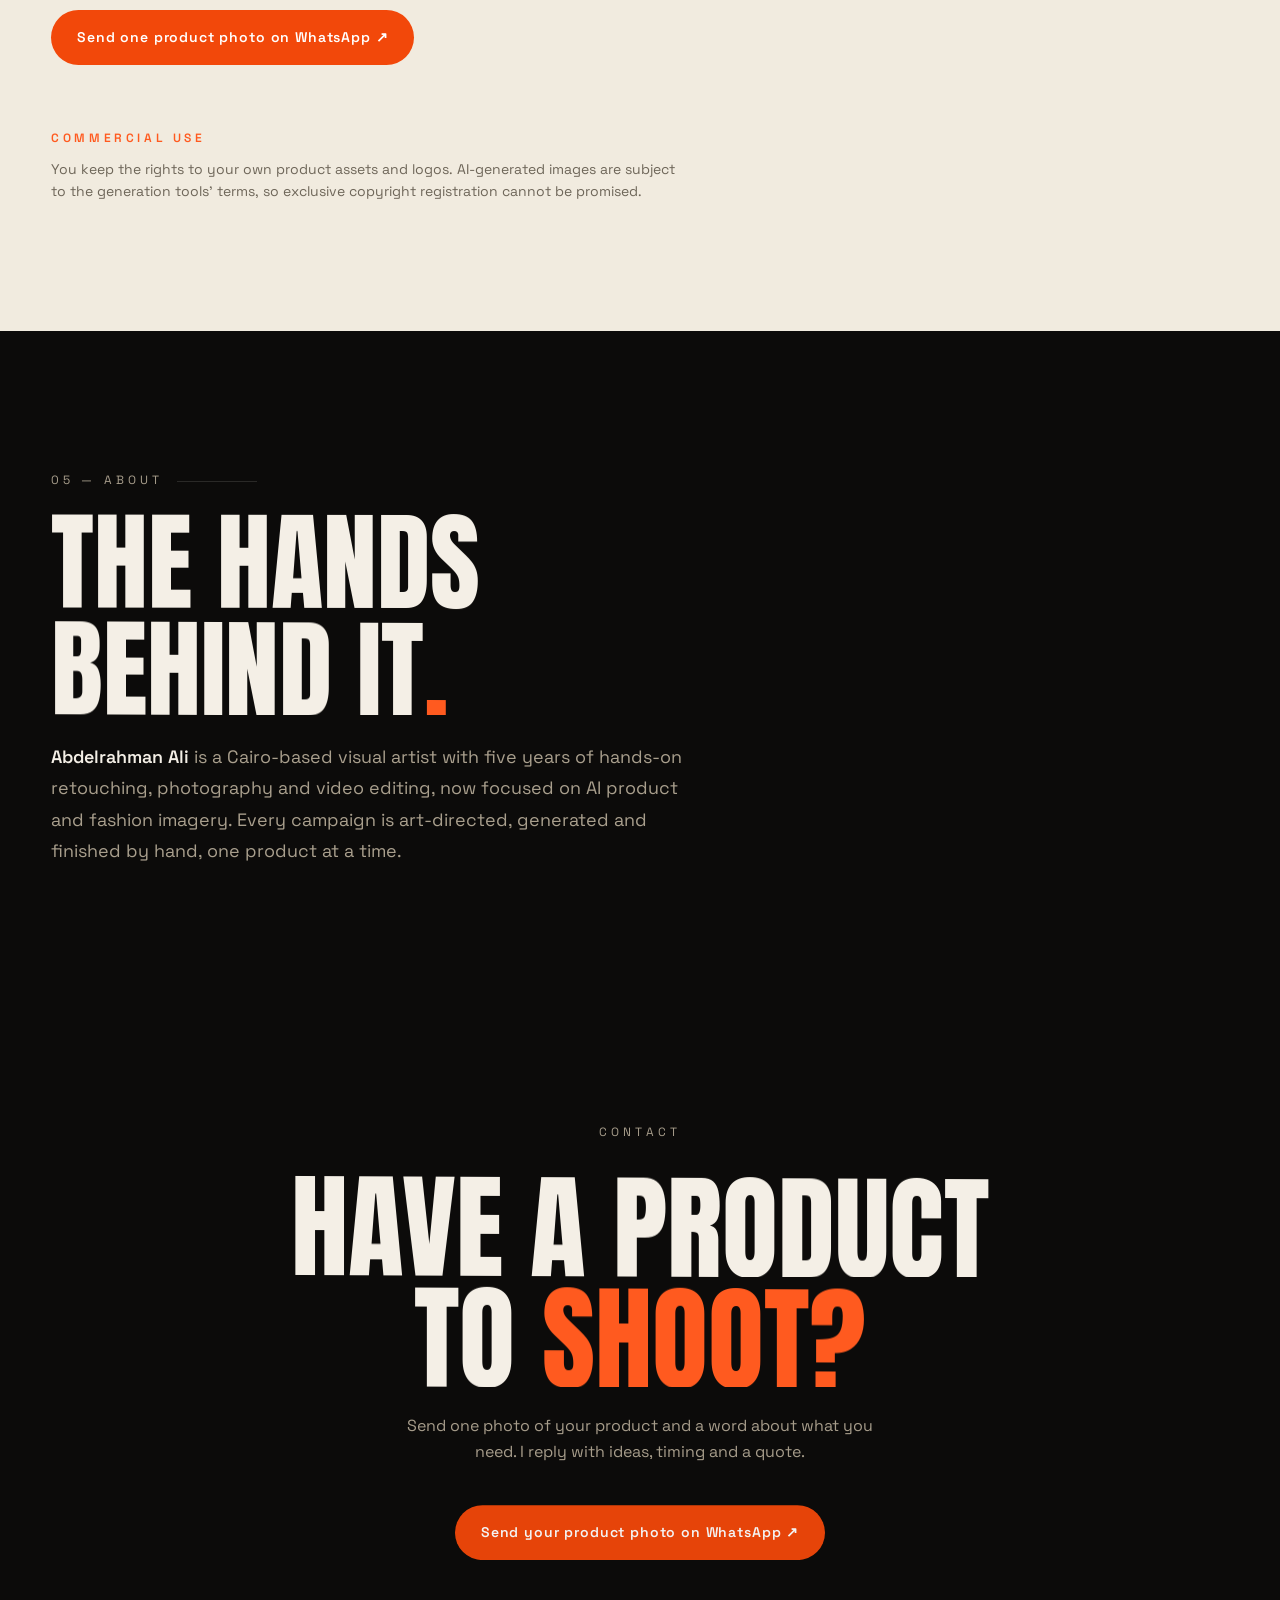
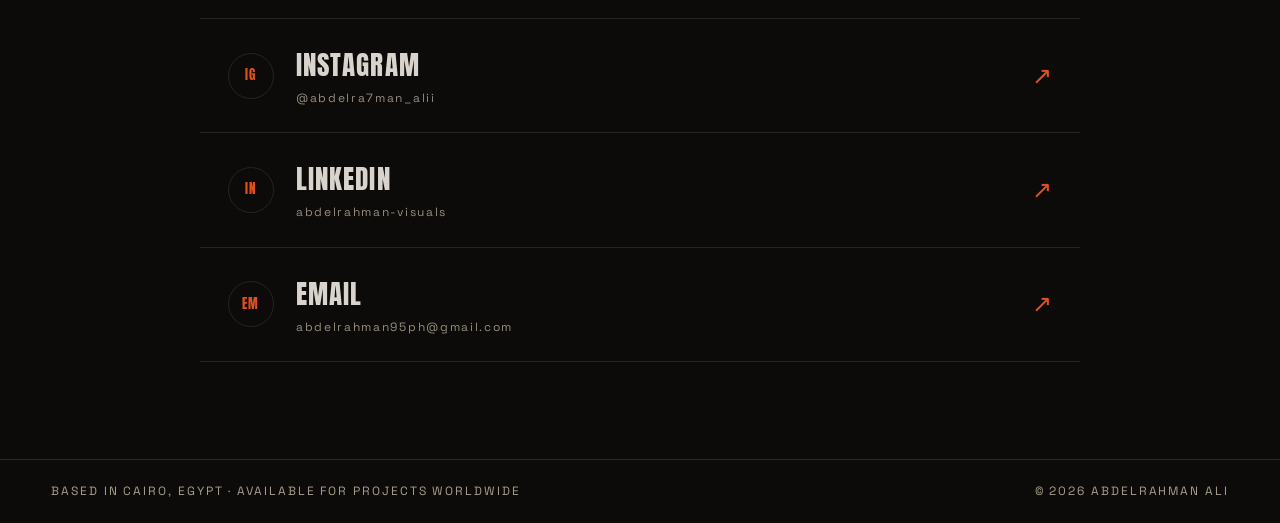
==== commit 6d34a8bd: "Fix comment formatting in index.html" ====
--- a/index.html
+++ b/index.html
@@ -348,6 +348,8 @@
 @media(max-width:760px){.wasticky{display:inline-flex;position:fixed;bottom:14px;left:50%;transform:translateX(-50%);z-index:95;padding:13px 22px;font-size:13px;box-shadow:0 10px 30px rgba(0,0,0,.45);white-space:nowrap}}
 
 @media(max-width:640px){.nav{padding-right:72px}.nav ul{flex-wrap:wrap;row-gap:6px}#langBtn{position:fixed;top:12px;right:12px;z-index:120;background:rgba(10,8,6,.55);backdrop-filter:blur(8px);-webkit-backdrop-filter:blur(8px)}}
+
+[dir=rtl] .hero h1,[dir=rtl] .hero-title{direction:ltr;unicode-bidi:isolate}
 </style>
 </head>
 <body>
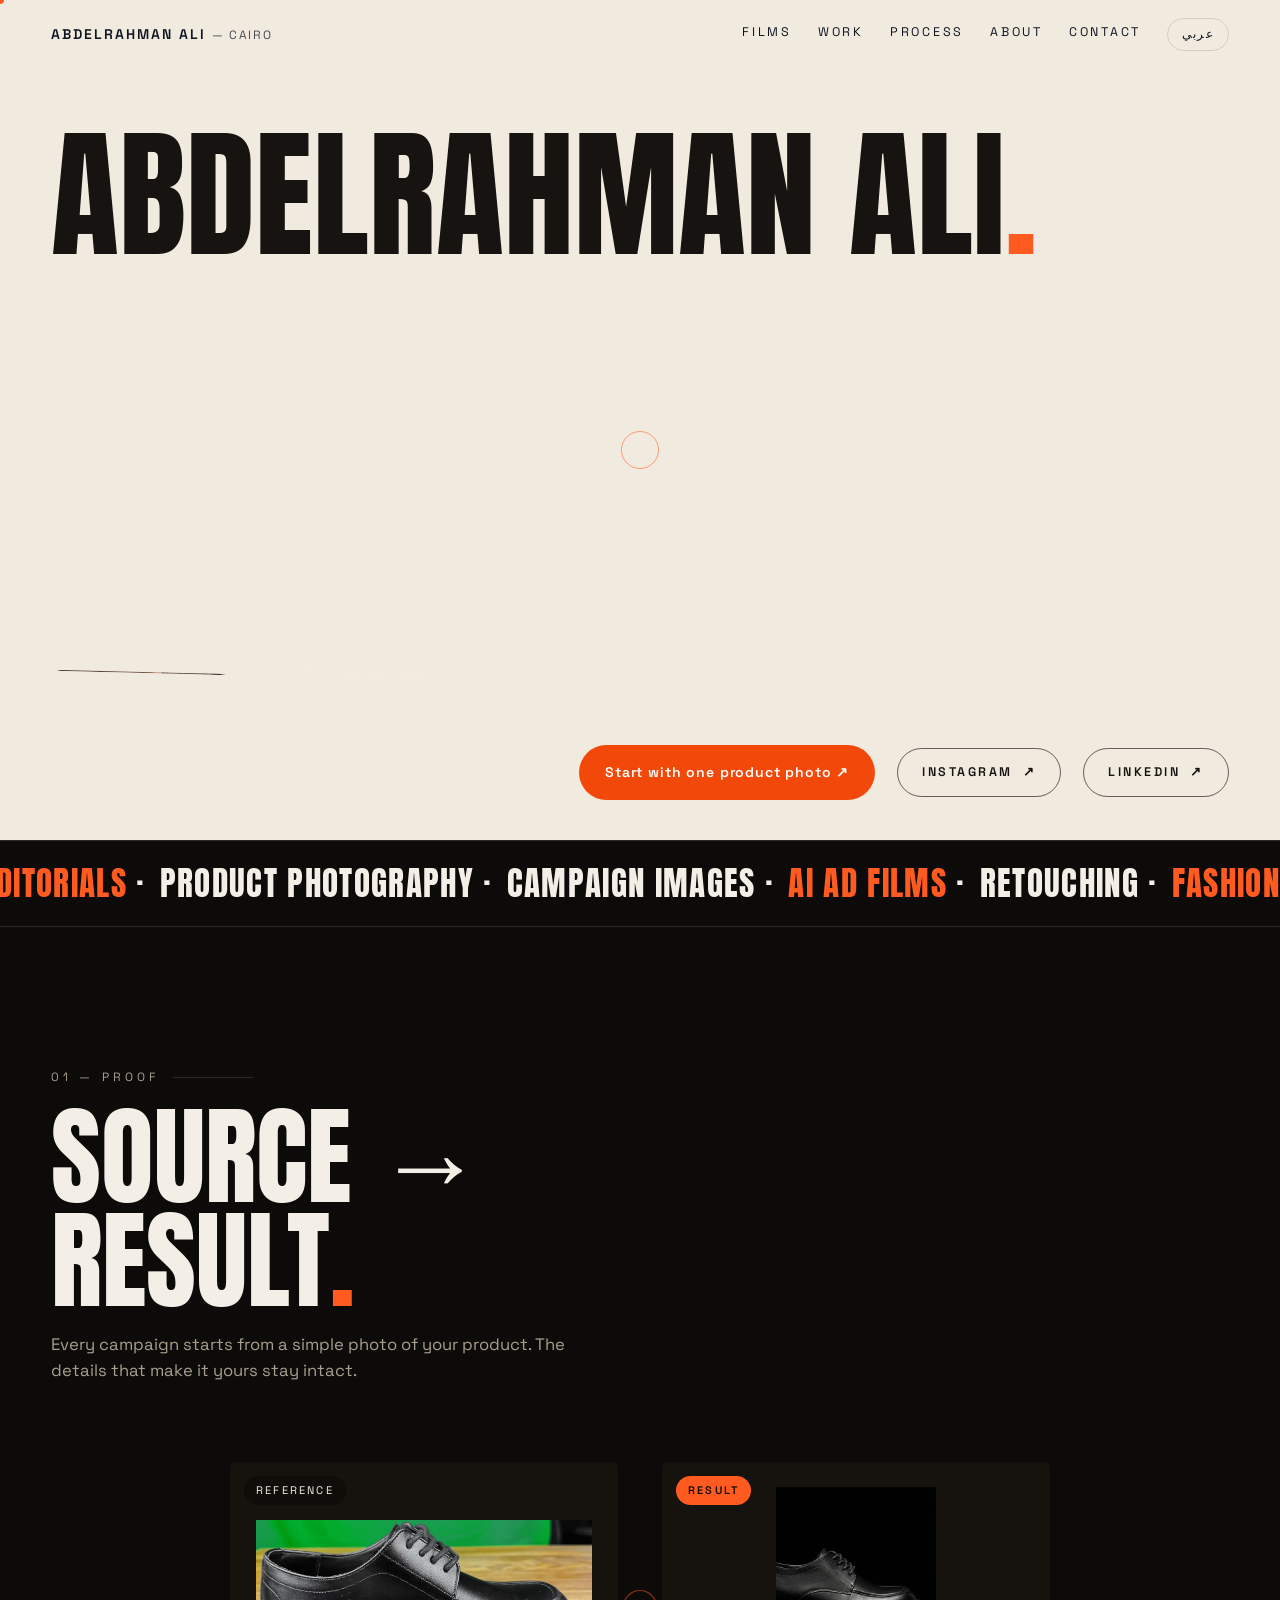
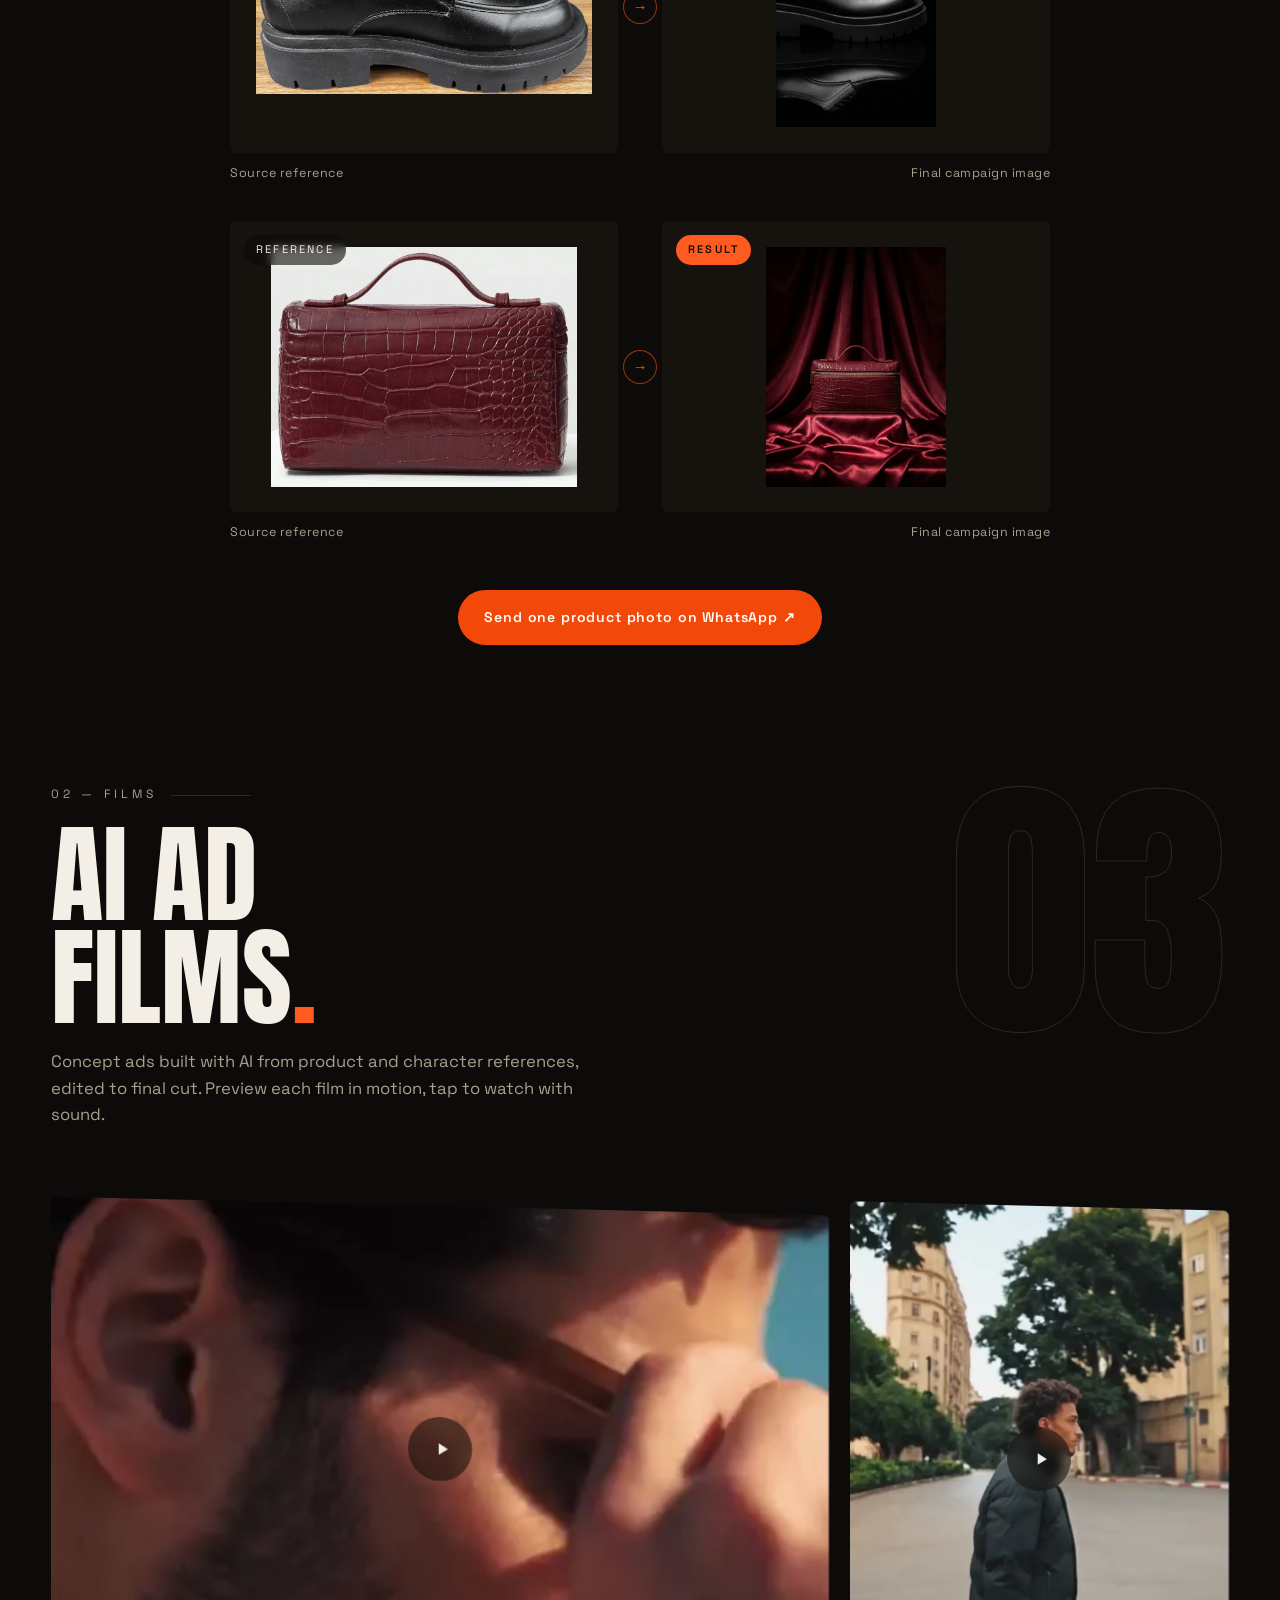
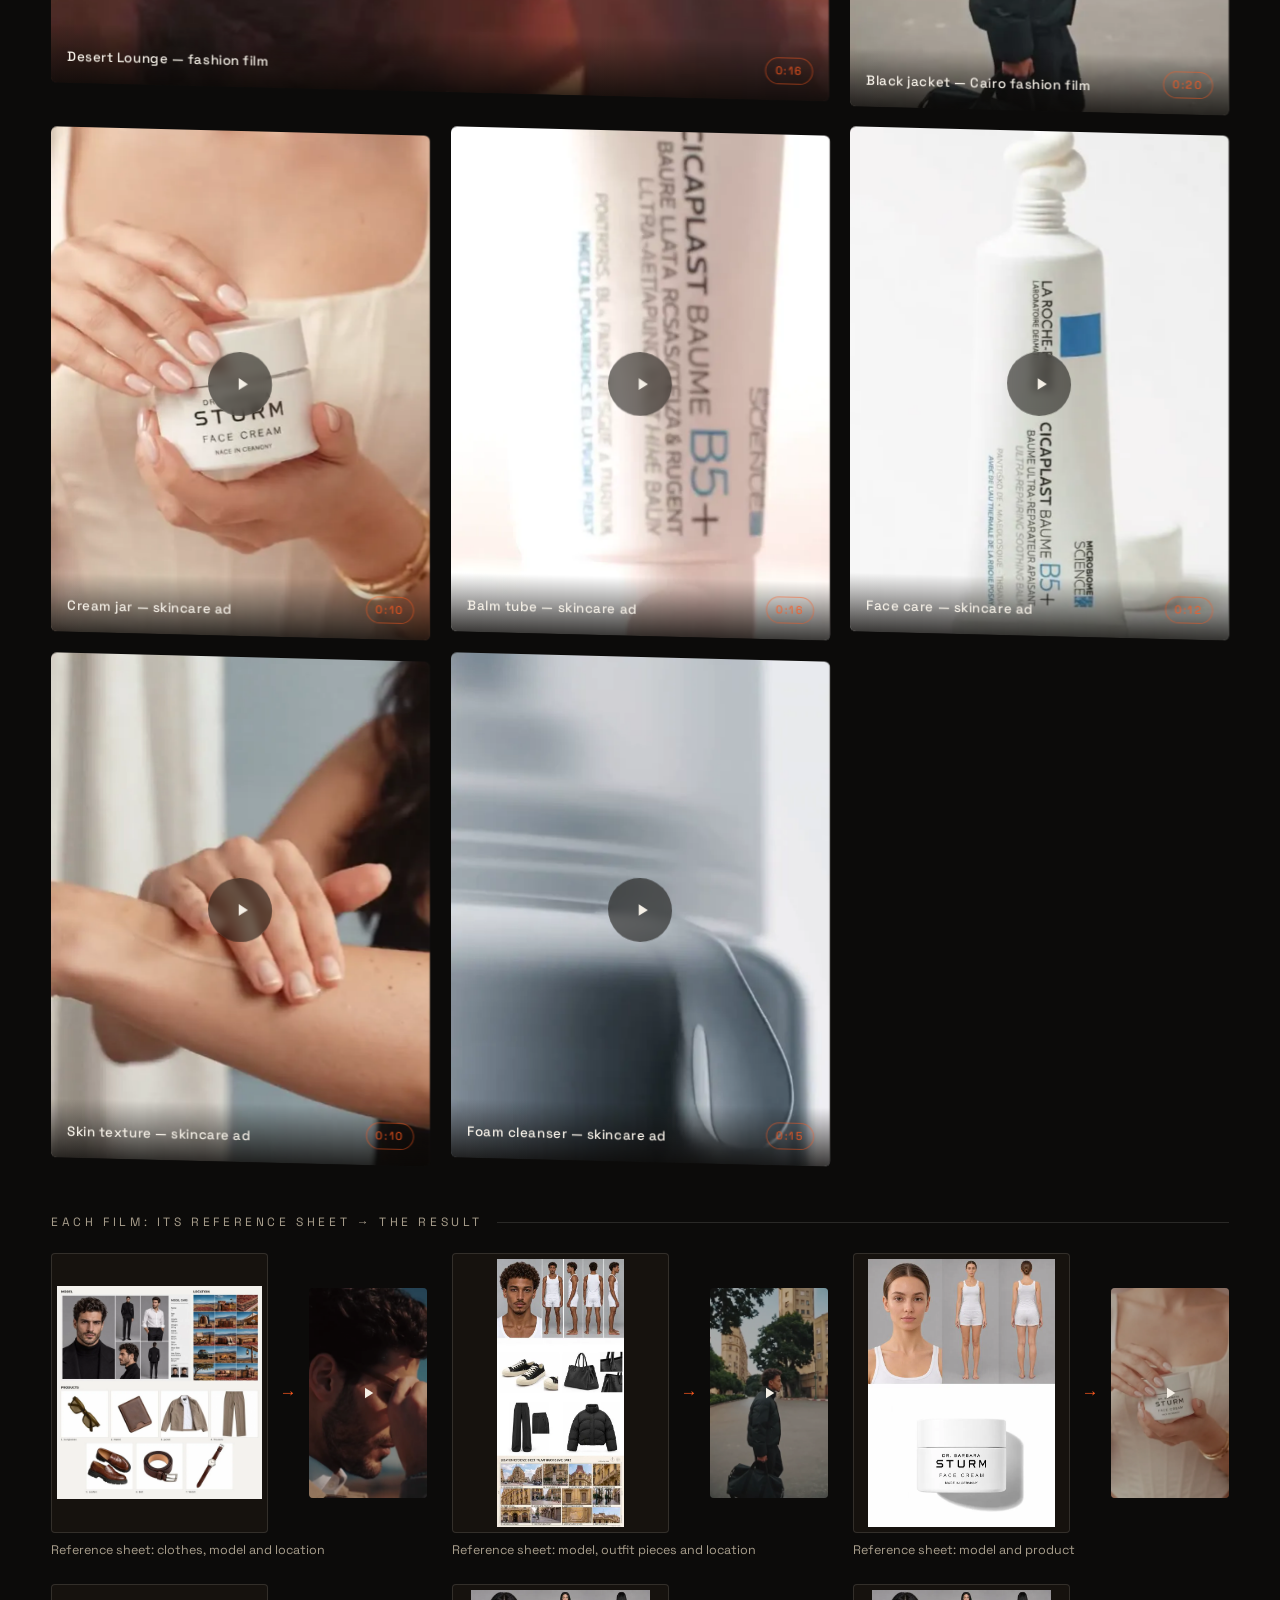
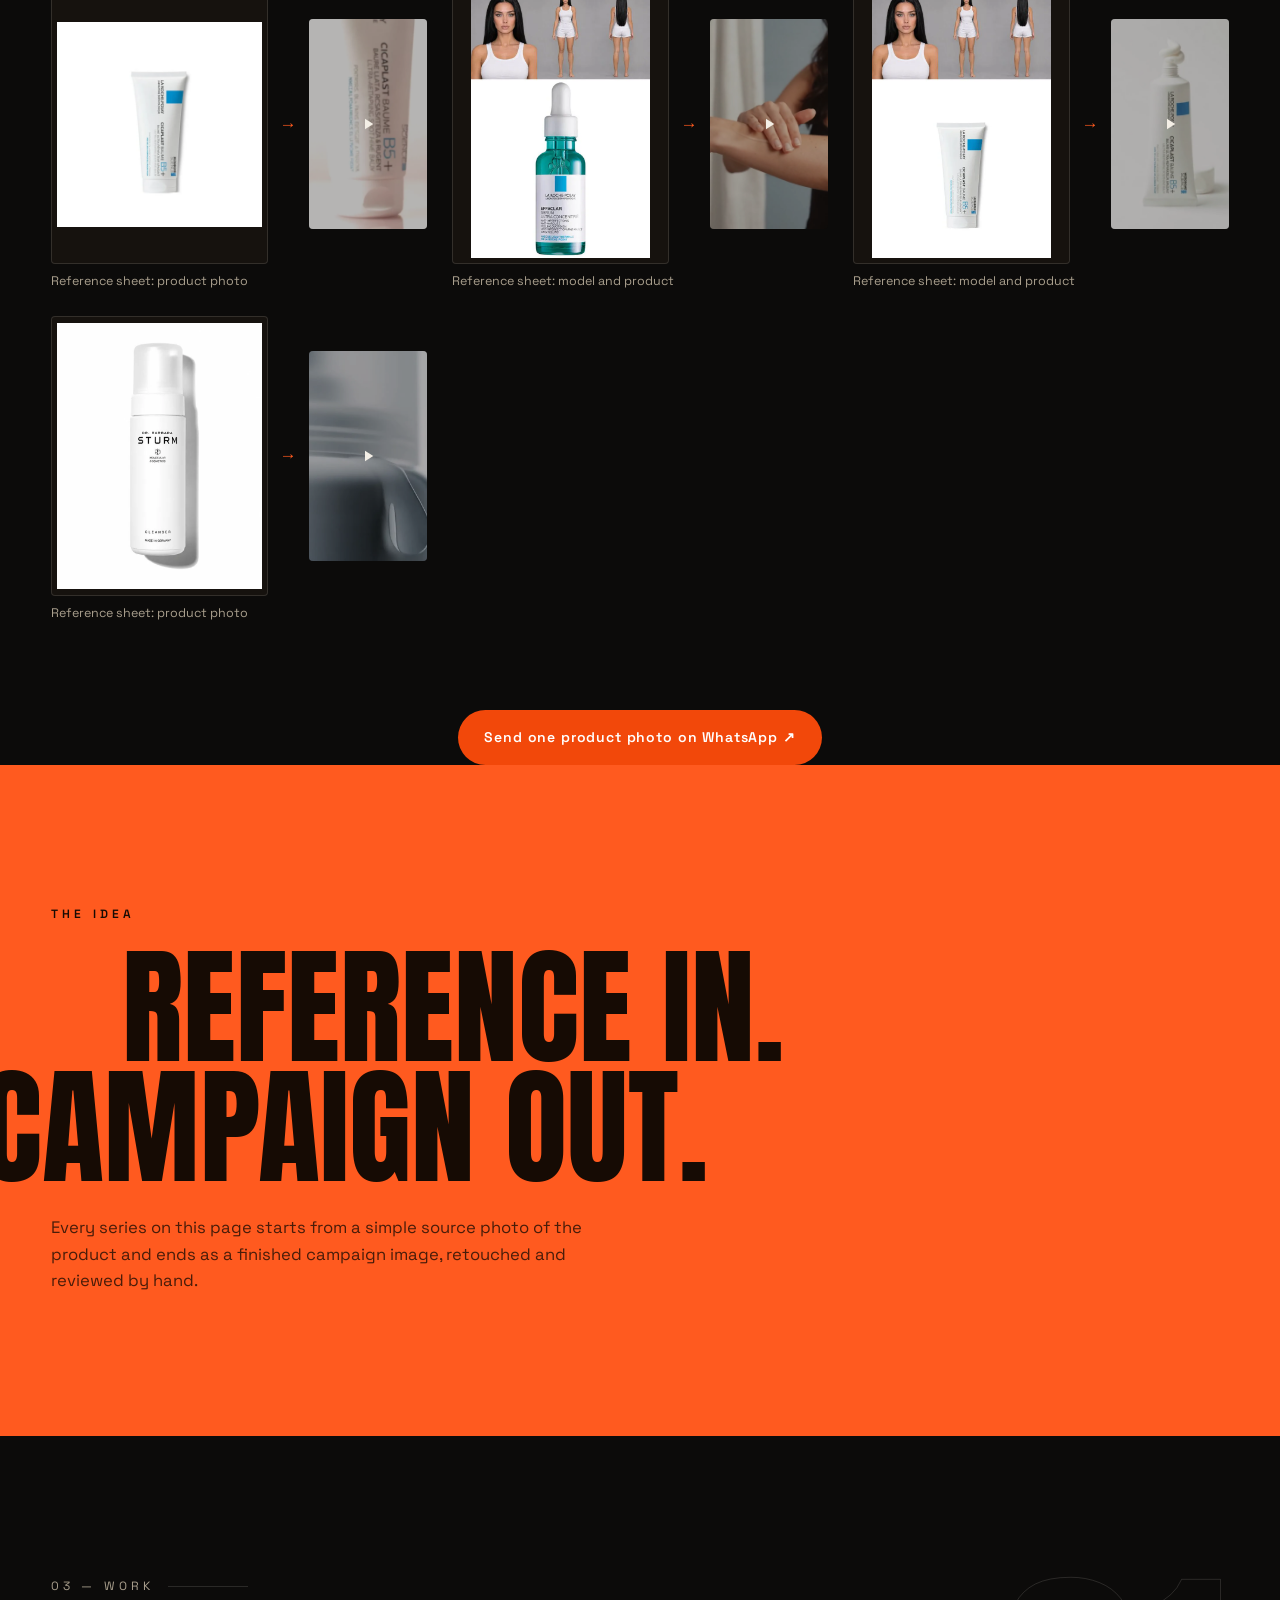
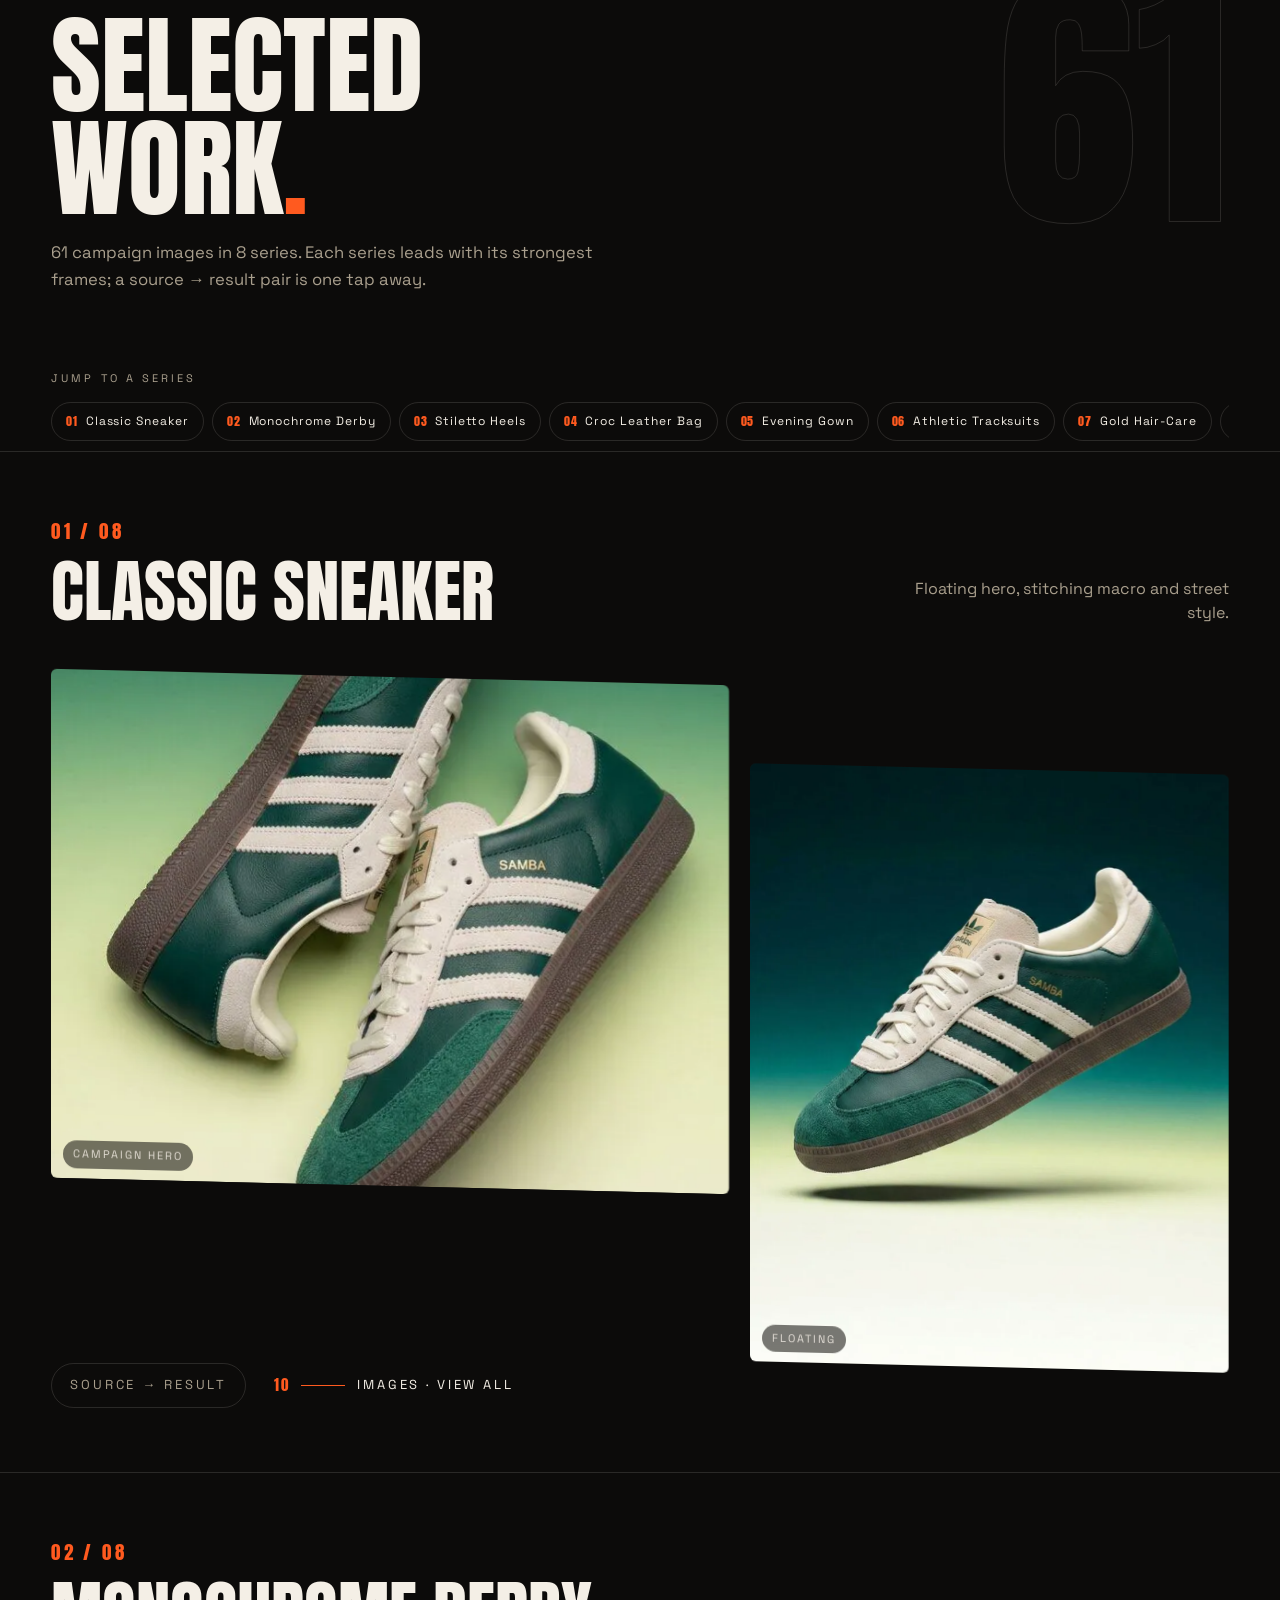
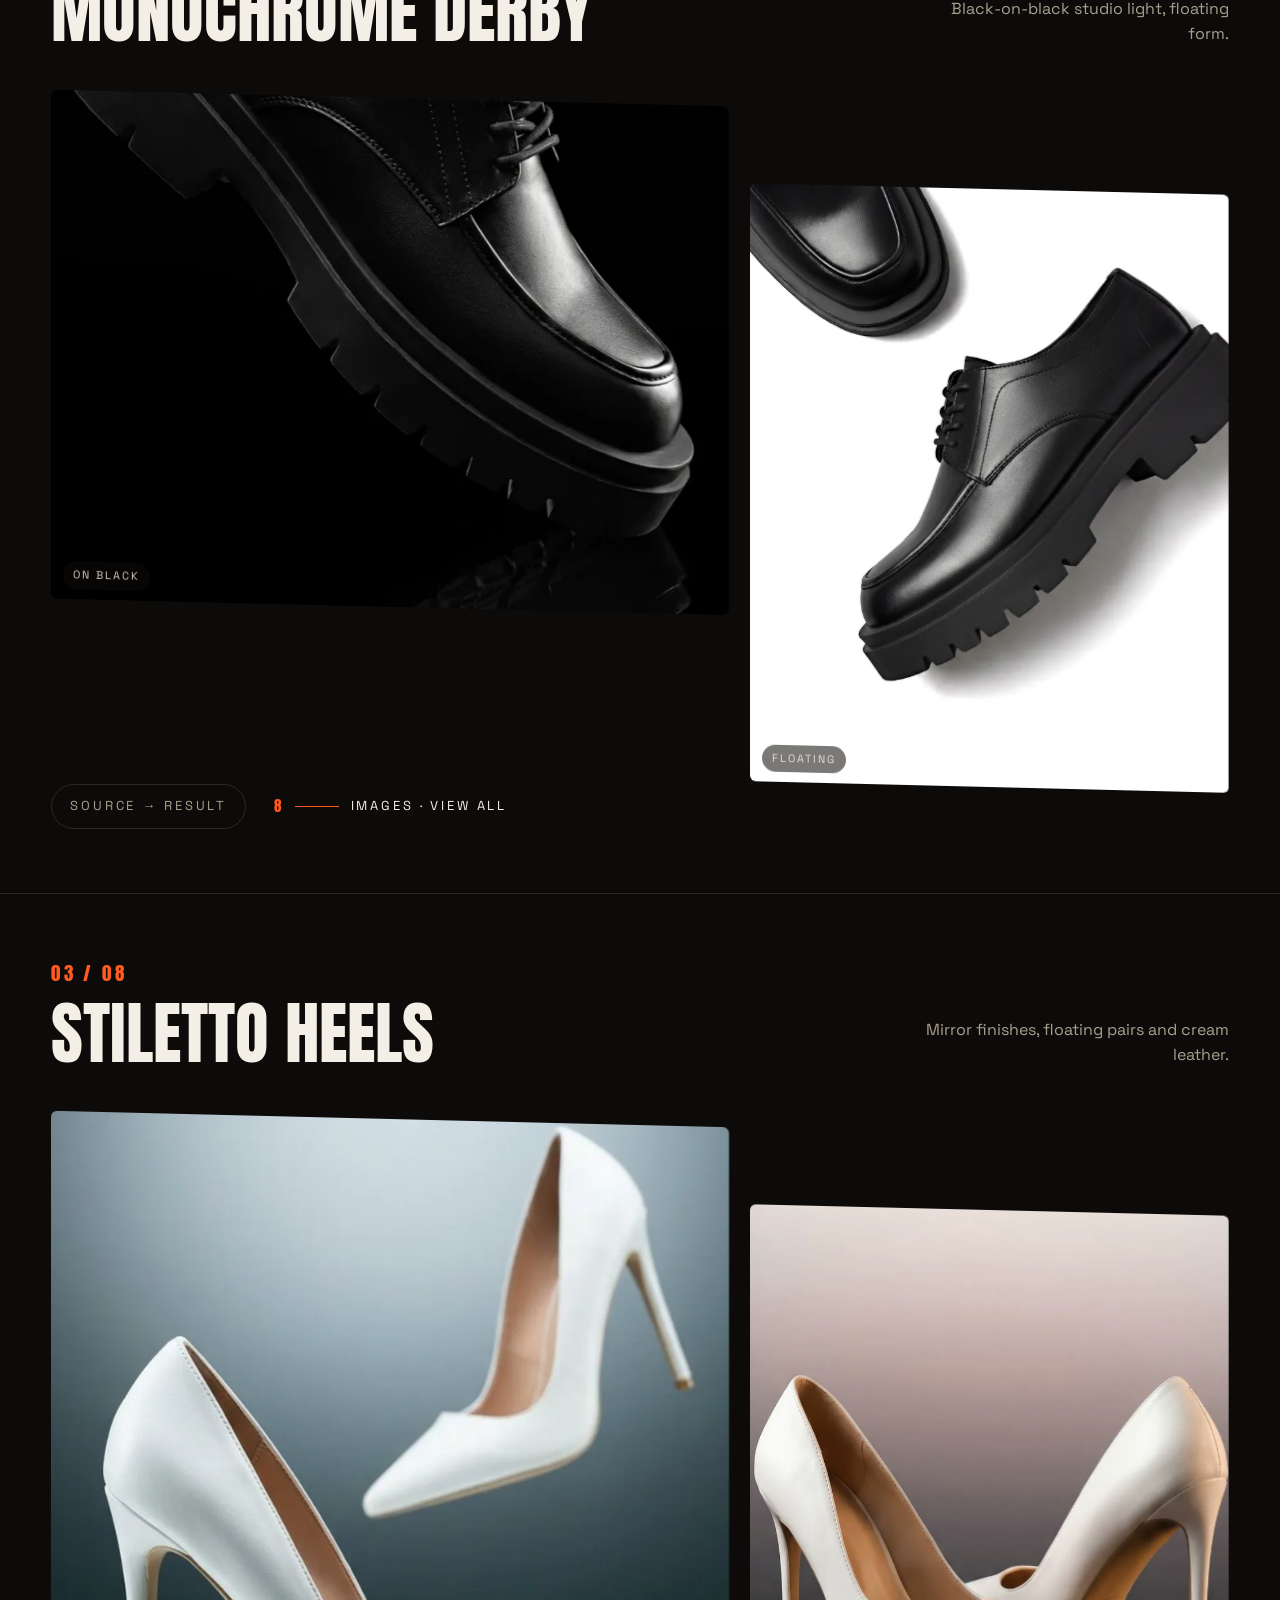
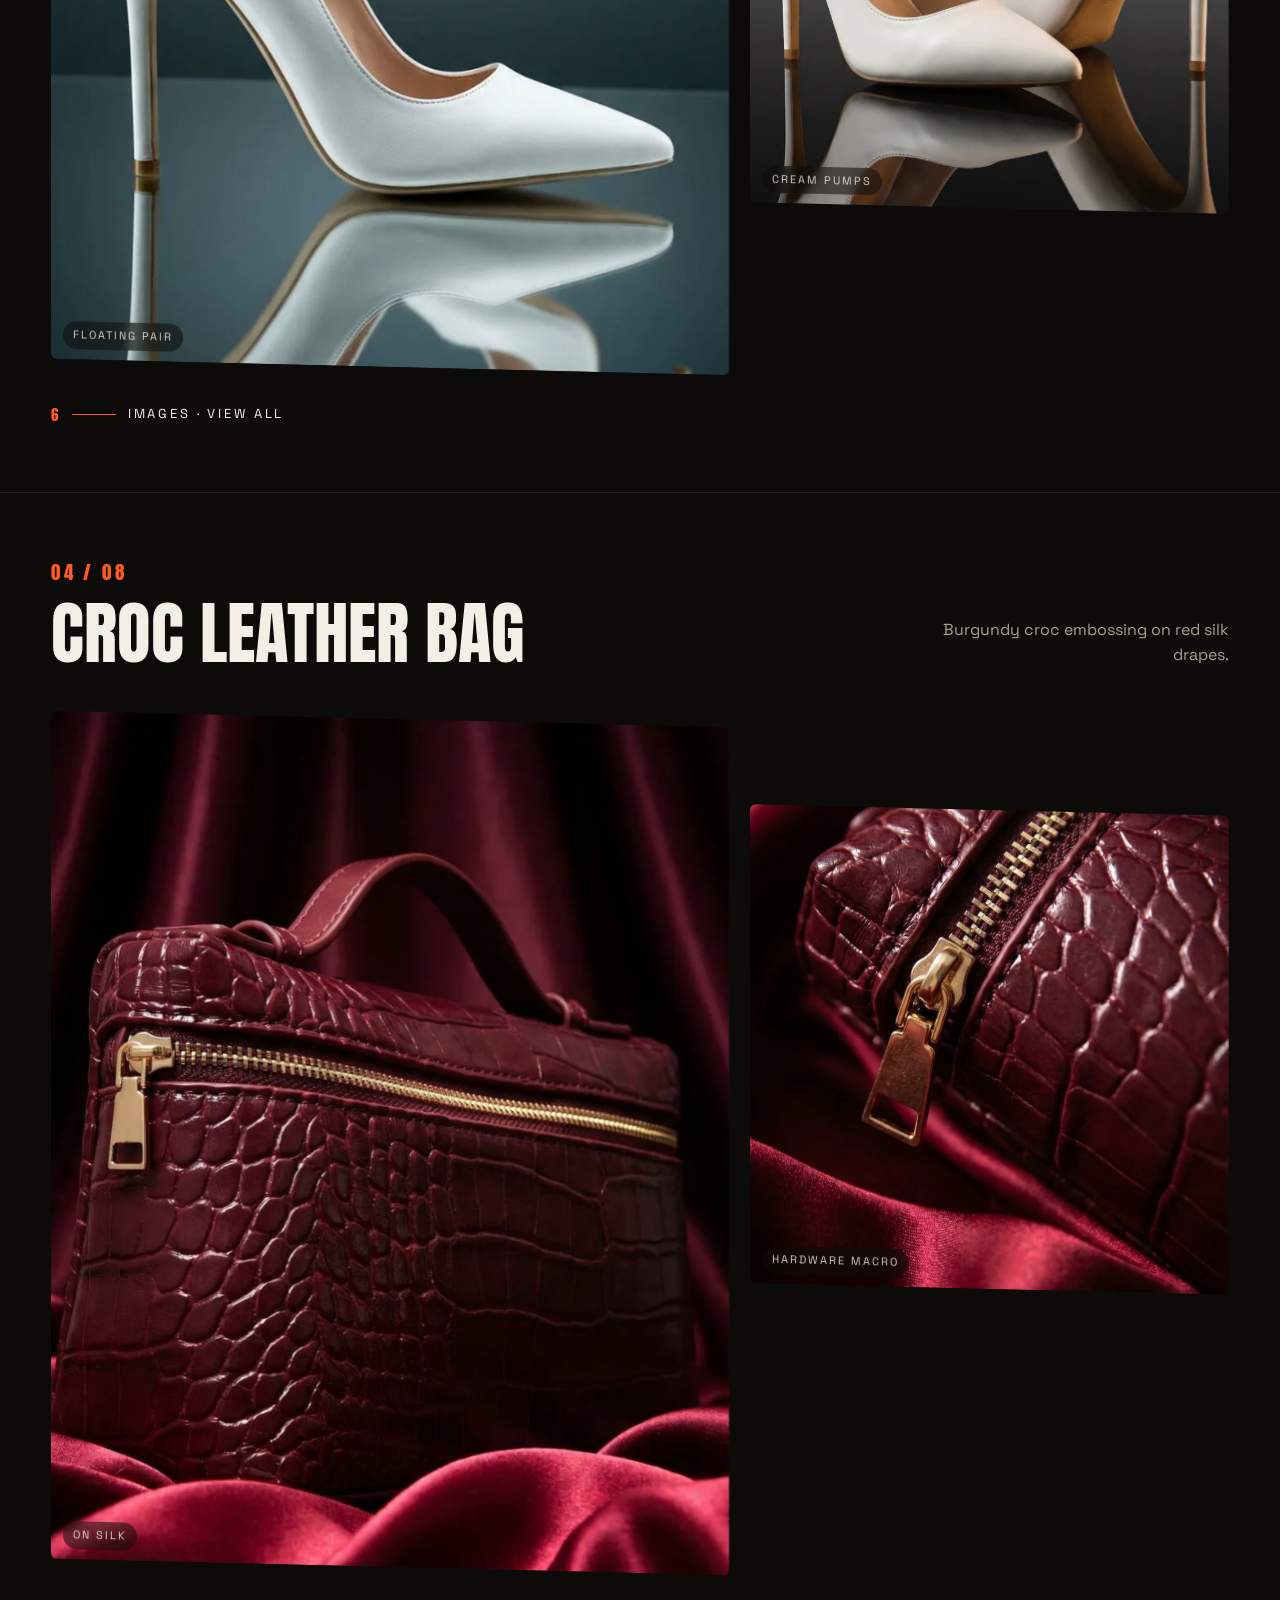
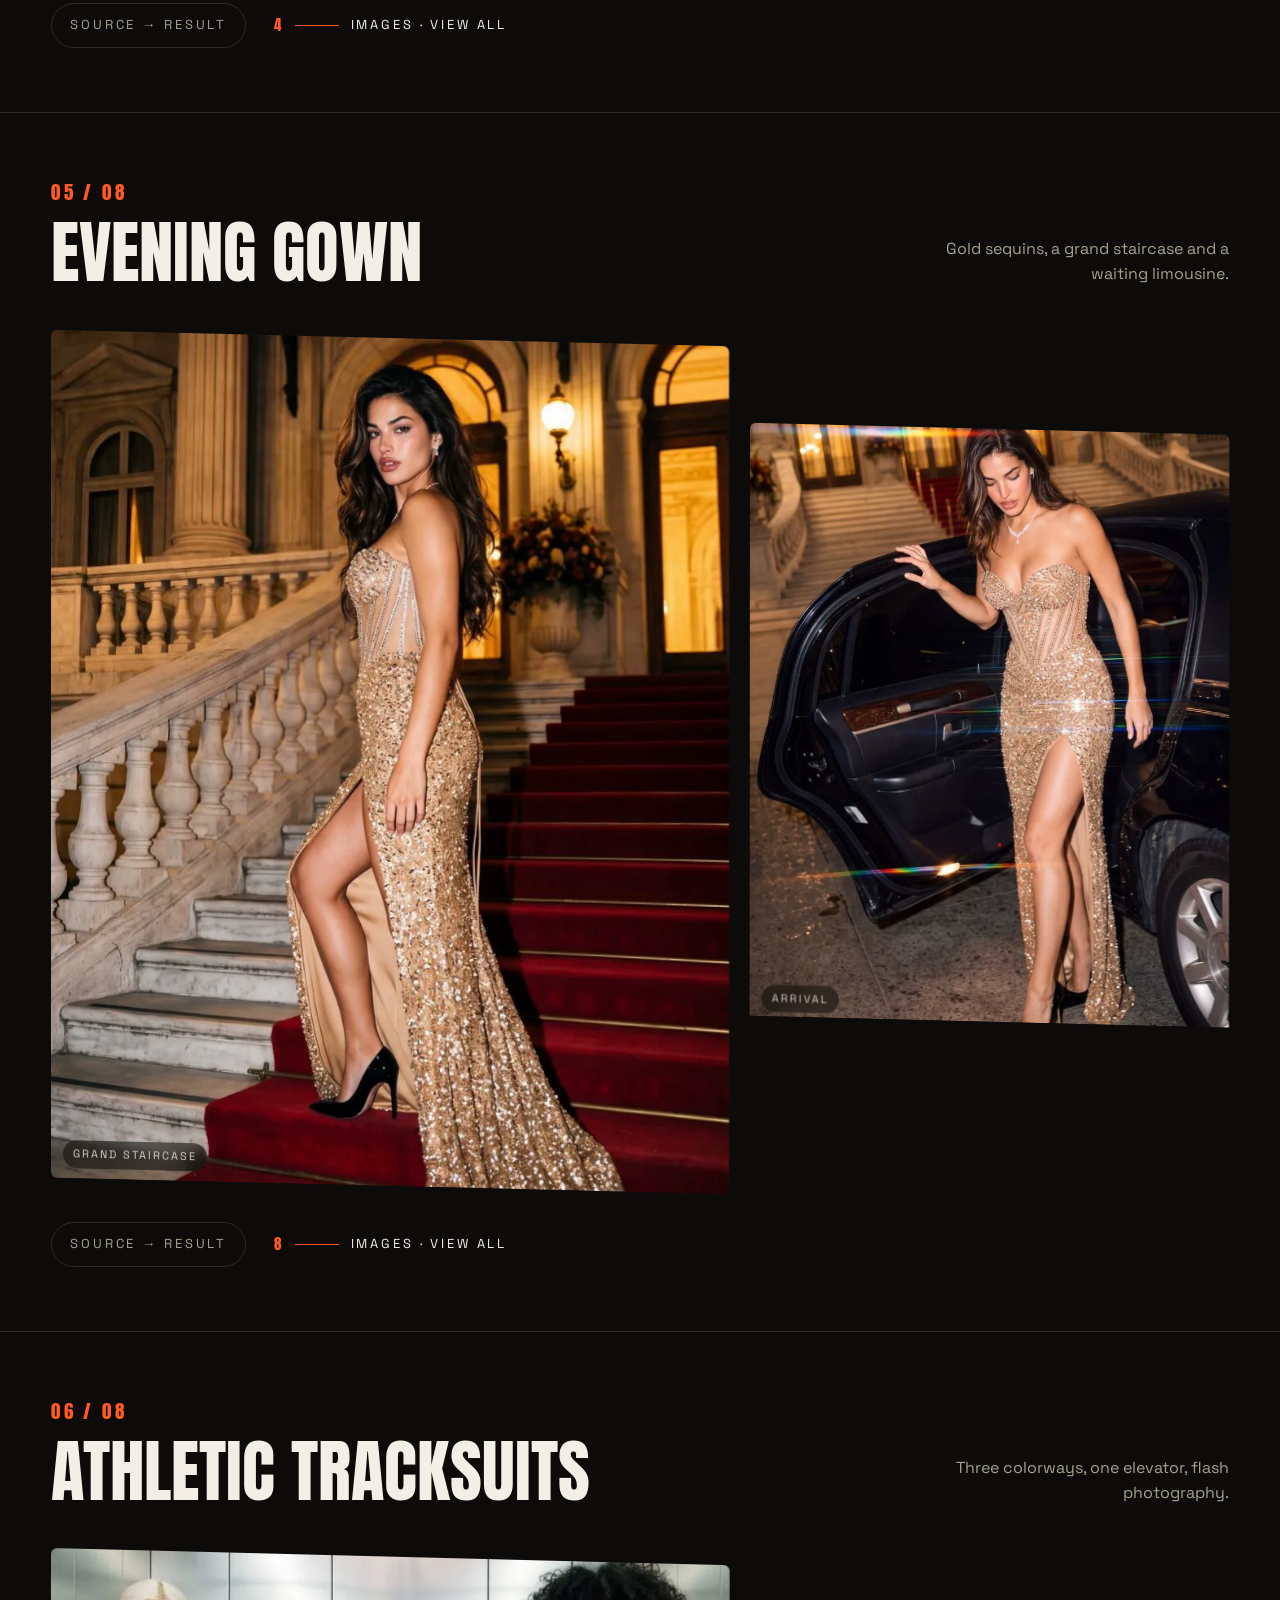
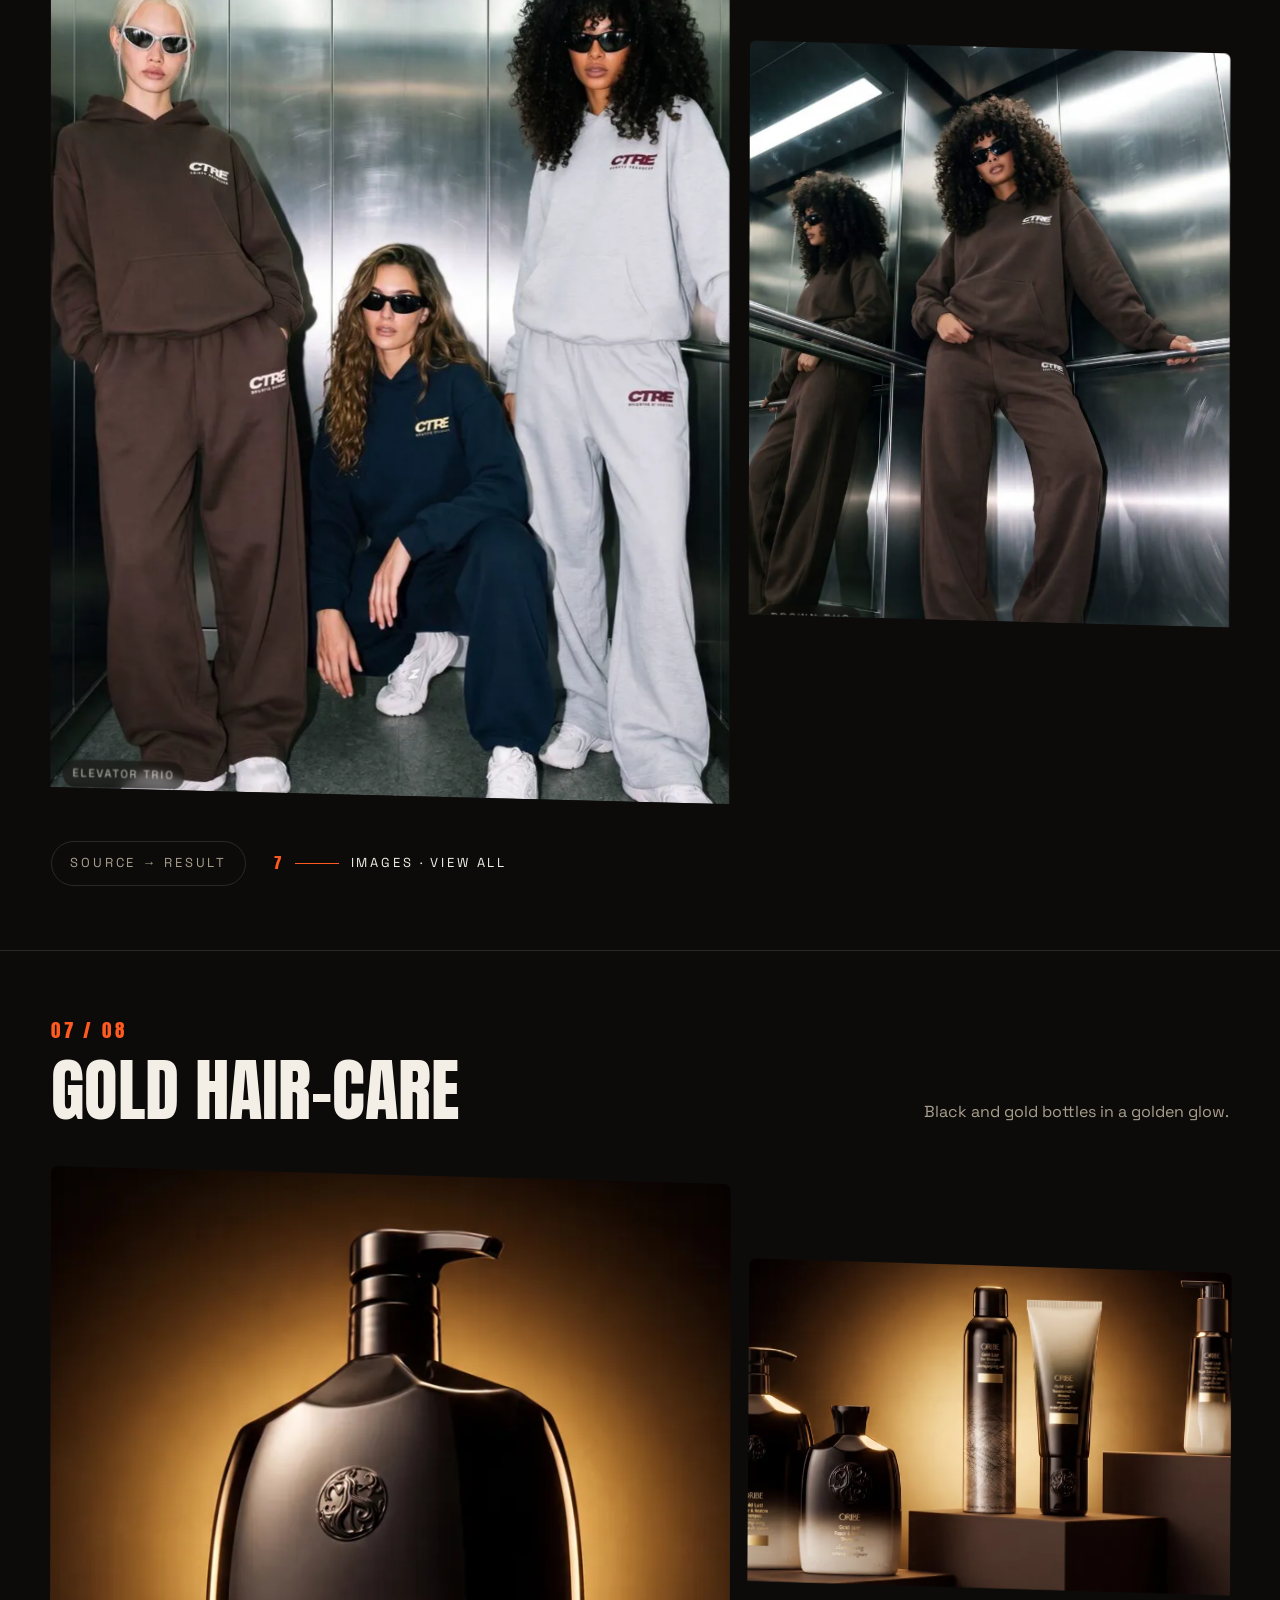
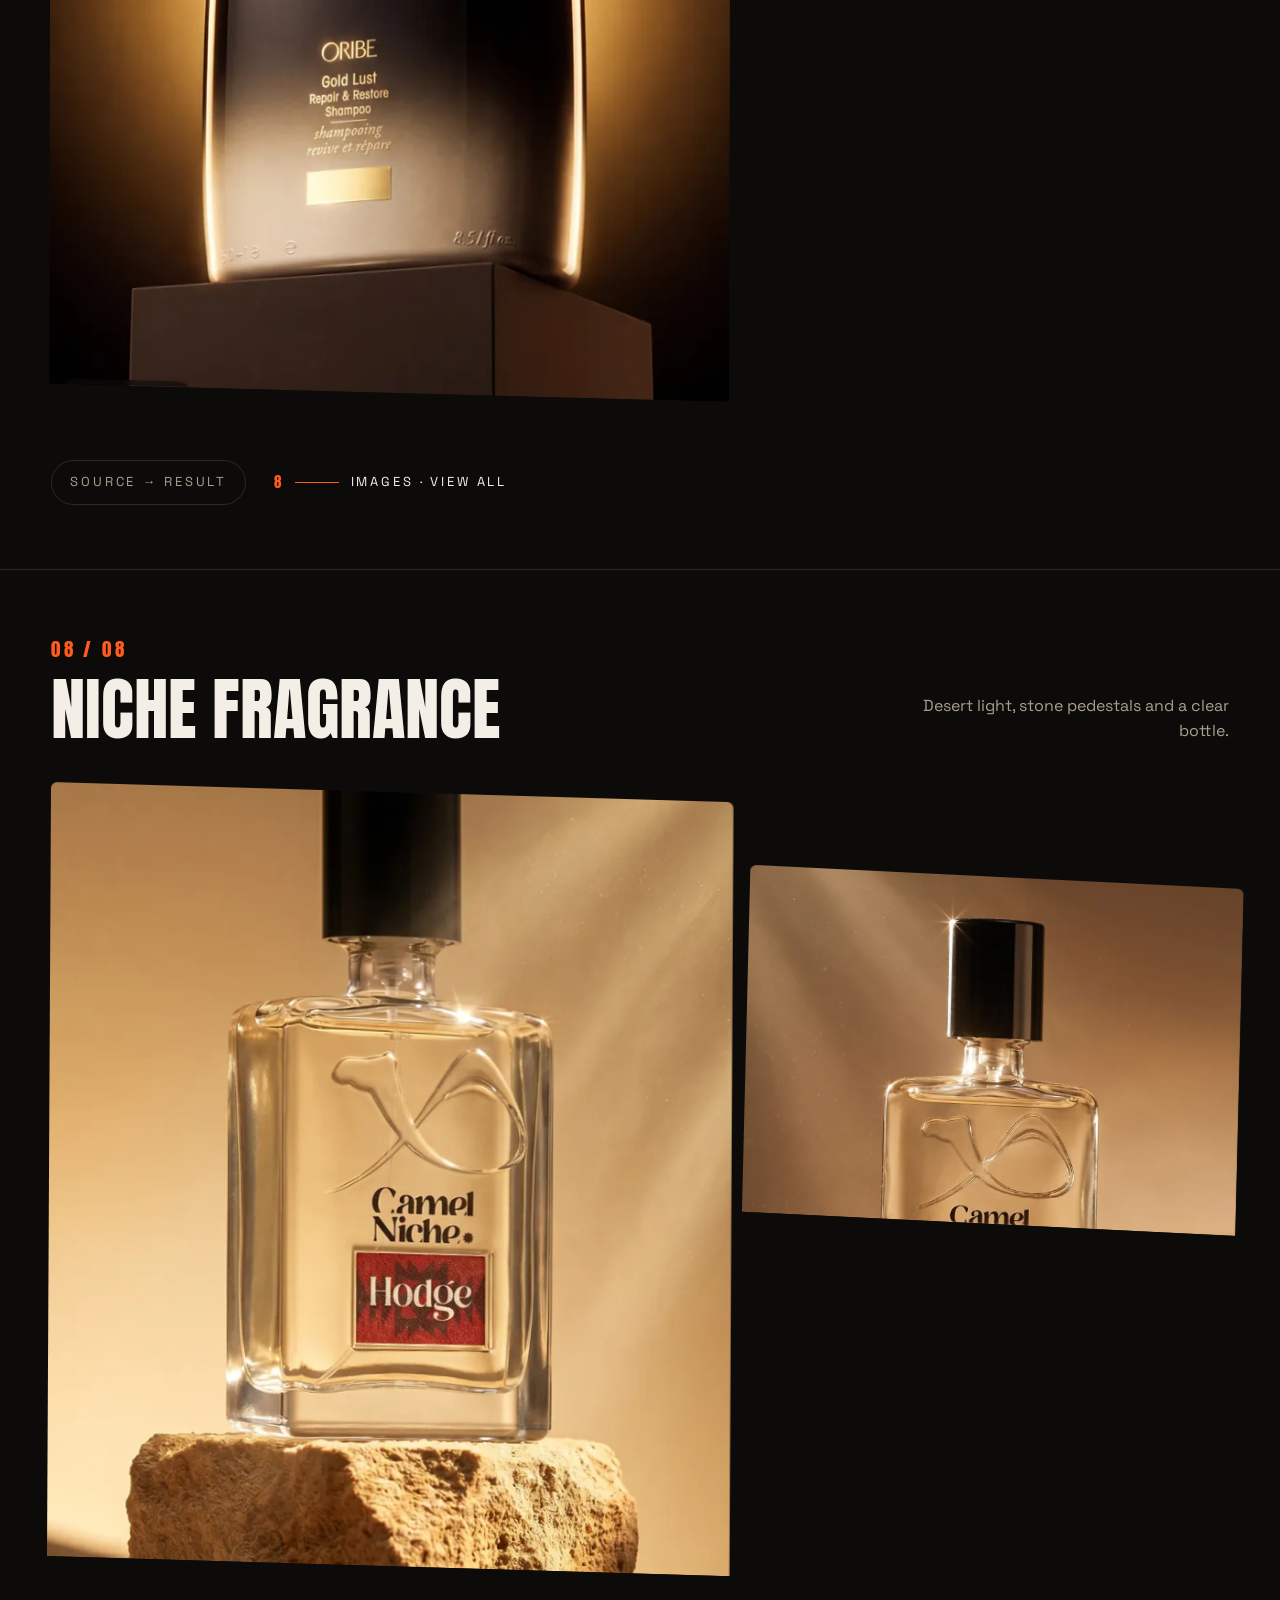
==== commit c9238928: "Revise campaign images and series details in index.html Updated various sections to include new imag" ====
--- a/index.html
+++ b/index.html
@@ -385,9 +385,9 @@
   </div>
   <div class="hero-strip" id="heroStrip">
     <figure class="hcard"><img decoding="async" fetchpriority="high" src="preview-v4/photos/gown-limo.webp" alt="Model in an evening gown beside a limousine at night"><figcaption>Evening gown &middot; Limousine</figcaption></figure>
-    <figure class="hcard"><img decoding="async" src="preview-v4/photos/derby-hero.webp" alt="Black derby shoe floating on a black background"><figcaption>Derby &middot; Studio</figcaption></figure>
+    <figure class="hcard"><img decoding="async" src="preview-v4/photos/samba-onfeet.webp" alt="Green and cream sneakers worn on feet, street style"><figcaption>Sneaker &middot; On feet</figcaption></figure>
     <figure class="hcard"><img decoding="async" src="preview-v4/photos/heels-hero.webp" alt="Heeled shoes in a dramatic studio setup"><figcaption>Heels &middot; Studio</figcaption></figure>
-    <figure class="hcard"><img decoding="async" src="preview-v4/photos/red-hero.webp" alt="Red running shoe wrapped in light trails on dark red"><figcaption>Runner &middot; Light trails</figcaption></figure>
+    <figure class="hcard"><img decoding="async" src="preview-v4/photos/dg-portrait.webp" alt="Fashion editorial portrait"><figcaption>Fashion editorial</figcaption></figure>
     <figure class="hcard"><img decoding="async" src="preview-v4/photos/ctre-group.webp" alt="Three models wearing tracksuits in three colorways"><figcaption>Tracksuits &middot; 3 colorways</figcaption></figure>
     <figure class="hcard"><img decoding="async" src="preview-v4/photos/croc-dramatic.webp" alt="Crocodile-texture handbag in dramatic light"><figcaption>Handbag &middot; Croc texture</figcaption></figure>
   </div>
@@ -453,6 +453,30 @@
       <span class="playic"><svg viewBox="0 0 24 24"><path d="M8 5v14l11-7z"/></svg></span>
       <span class="vmeta"><span class="vname">Black jacket &mdash; Cairo fashion film</span><span class="vdur">0:20</span></span>
     </button>
+    <button class="vcard reveal" data-v="c1">
+      <img decoding="async" class="poster" src="preview-v4/videos/c1.webp" alt="Cream jar, skincare ad concept">
+      <video src="https://abdelrahman592.github.io/videos/c1.mp4" poster="preview-v4/videos/c1.webp" muted loop playsinline preload="none"></video>
+      <span class="playic"><svg viewBox="0 0 24 24"><path d="M8 5v14l11-7z"/></svg></span>
+      <span class="vmeta"><span class="vname">Cream jar &mdash; skincare ad</span><span class="vdur">0:10</span></span>
+    </button>
+    <button class="vcard reveal" data-v="c2">
+      <img decoding="async" class="poster" src="preview-v4/videos/c2.webp" alt="Balm tube, skincare ad concept">
+      <video src="https://abdelrahman592.github.io/videos/c2.mp4" poster="preview-v4/videos/c2.webp" muted loop playsinline preload="none"></video>
+      <span class="playic"><svg viewBox="0 0 24 24"><path d="M8 5v14l11-7z"/></svg></span>
+      <span class="vmeta"><span class="vname">Balm tube &mdash; skincare ad</span><span class="vdur">0:16</span></span>
+    </button>
+    <button class="vcard reveal" data-v="c4">
+      <img decoding="async" class="poster" src="preview-v4/videos/c4.webp" alt="Face care, skincare ad concept">
+      <video src="https://abdelrahman592.github.io/videos/c4.mp4" poster="preview-v4/videos/c4.webp" muted loop playsinline preload="none"></video>
+      <span class="playic"><svg viewBox="0 0 24 24"><path d="M8 5v14l11-7z"/></svg></span>
+      <span class="vmeta"><span class="vname">Face care &mdash; skincare ad</span><span class="vdur">0:12</span></span>
+    </button>
+    <button class="vcard reveal" data-v="c3">
+      <img decoding="async" class="poster" src="preview-v4/videos/c3.webp" alt="Skin texture, skincare ad concept">
+      <video src="https://abdelrahman592.github.io/videos/c3.mp4" poster="preview-v4/videos/c3.webp" muted loop playsinline preload="none"></video>
+      <span class="playic"><svg viewBox="0 0 24 24"><path d="M8 5v14l11-7z"/></svg></span>
+      <span class="vmeta"><span class="vname">Skin texture &mdash; skincare ad</span><span class="vdur">0:10</span></span>
+    </button>
     <button class="vcard reveal" data-v="hf">
       <img decoding="async" class="poster" src="preview-v4/videos/hf.webp" alt="Foam cleanser, skincare ad concept">
       <video src="https://abdelrahman592.github.io/videos/hf.mp4" poster="preview-v4/videos/hf.webp" muted loop playsinline preload="none"></video>
@@ -464,6 +488,10 @@
   <div class="refstrip">
     <div class="refpair"><div class="pair"><img decoding="async" class="refimg" src="preview-v4/sources/desert-ref.webp" alt="Reference sheet: clothes, model and location (tap to enlarge)"><span class="arr">&#8594;</span><button class="filmthumb" data-v="desert-lounge"><img decoding="async" src="preview-v4/videos/df.webp" alt="Desert camp, Desert Lounge fashion film"><span class="miniplay"><svg viewBox="0 0 24 24"><path d="M8 5v14l11-7z"/></svg></span></button></div><p class="refcap" data-i18n="rc1">Reference sheet: clothes, model and location</p></div>
     <div class="refpair"><div class="pair"><img decoding="async" class="refimg" src="preview-v4/sources/film-f2-ref.webp" alt="Reference sheet: model, outfit pieces and location (tap to enlarge)"><span class="arr">&#8594;</span><button class="filmthumb" data-v="f2"><img decoding="async" src="preview-v4/videos/f2.webp" alt="Black jacket, Cairo fashion film"><span class="miniplay"><svg viewBox="0 0 24 24"><path d="M8 5v14l11-7z"/></svg></span></button></div><p class="refcap" data-i18n="rc2">Reference sheet: model, outfit pieces and location</p></div>
+    <div class="refpair"><div class="pair"><img decoding="async" class="refimg" src="preview-v4/sources/film-c1-ref.webp" alt="Reference sheet: model and product (tap to enlarge)"><span class="arr">&#8594;</span><button class="filmthumb" data-v="c1"><img decoding="async" src="preview-v4/videos/c1.webp" alt="Cream jar, skincare ad concept"><span class="miniplay"><svg viewBox="0 0 24 24"><path d="M8 5v14l11-7z"/></svg></span></button></div><p class="refcap">Reference sheet: model and product</p></div>
+    <div class="refpair"><div class="pair"><img decoding="async" class="refimg" src="preview-v4/sources/film-c2-ref.webp" alt="Reference sheet: product photo (tap to enlarge)"><span class="arr">&#8594;</span><button class="filmthumb" data-v="c2"><img decoding="async" src="preview-v4/videos/c2.webp" alt="Balm tube, skincare ad concept"><span class="miniplay"><svg viewBox="0 0 24 24"><path d="M8 5v14l11-7z"/></svg></span></button></div><p class="refcap">Reference sheet: product photo</p></div>
+    <div class="refpair"><div class="pair"><img decoding="async" class="refimg" src="preview-v4/sources/film-c3-ref.webp" alt="Reference sheet: model and product (tap to enlarge)"><span class="arr">&#8594;</span><button class="filmthumb" data-v="c3"><img decoding="async" src="preview-v4/videos/c3.webp" alt="Skin texture, skincare ad concept"><span class="miniplay"><svg viewBox="0 0 24 24"><path d="M8 5v14l11-7z"/></svg></span></button></div><p class="refcap">Reference sheet: model and product</p></div>
+    <div class="refpair"><div class="pair"><img decoding="async" class="refimg" src="preview-v4/sources/film-c4-ref.webp" alt="Reference sheet: model and product (tap to enlarge)"><span class="arr">&#8594;</span><button class="filmthumb" data-v="c4"><img decoding="async" src="preview-v4/videos/c4.webp" alt="Face care, skincare ad concept"><span class="miniplay"><svg viewBox="0 0 24 24"><path d="M8 5v14l11-7z"/></svg></span></button></div><p class="refcap">Reference sheet: model and product</p></div>
     <div class="refpair"><div class="pair"><img decoding="async" class="refimg" src="preview-v4/sources/film-hf-ref.webp" alt="Reference sheet: product photo (tap to enlarge)"><span class="arr">&#8594;</span><button class="filmthumb" data-v="hf"><img decoding="async" src="preview-v4/videos/hf.webp" alt="Foam cleanser, skincare ad concept"><span class="miniplay"><svg viewBox="0 0 24 24"><path d="M8 5v14l11-7z"/></svg></span></button></div><p class="refcap" data-i18n="rc4">Reference sheet: product photo</p></div>
   </div>
 
@@ -488,16 +516,34 @@
       <span class="row"><span data-i18n="wT1">Selected</span></span>
       <span class="row"><span data-i18n="wT2">Work<span class="gold">.</span></span></span>
     </h2>
-    <p class="sec-note" data-i18n="wNote">33 campaign images in 5 series. Each series leads with its strongest frames; a source &#8594; result pair is one tap away.</p>
-    <span class="ghost" aria-hidden="true">33</span>
-  </div>
-
-  <nav class="sindex" aria-label="Jump to a series"><span class="sindex-label" data-i18n="jump">Jump to a series</span><div class="sindex-row"><a href="#s1"><b>01</b> Monochrome Derby</a><a href="#s2"><b>02</b> Stiletto Heels</a><a href="#s3"><b>03</b> Croc Leather Bag</a><a href="#s4"><b>04</b> Evening Gown</a><a href="#s5"><b>05</b> Athletic Tracksuits</a></div></nav>
+    <p class="sec-note" data-i18n="wNote">61 campaign images in 8 series. Each series leads with its strongest frames; a source &#8594; result pair is one tap away.</p>
+    <span class="ghost" aria-hidden="true">61</span>
+  </div>
+
+  <nav class="sindex" aria-label="Jump to a series"><span class="sindex-label" data-i18n="jump">Jump to a series</span><div class="sindex-row"><a href="#s0"><b>01</b> Classic Sneaker</a><a href="#s1"><b>02</b> Monochrome Derby</a><a href="#s2"><b>03</b> Stiletto Heels</a><a href="#s3"><b>04</b> Croc Leather Bag</a><a href="#s4"><b>05</b> Evening Gown</a><a href="#s5"><b>06</b> Athletic Tracksuits</a><a href="#s6"><b>07</b> Gold Hair-Care</a><a href="#s7"><b>08</b> Niche Fragrance</a></div></nav>
 
   <!-- 01 sneaker -->
+    <article class="series" id="s0">
+    <div class="series-top">
+      <div><p class="series-id">01 / 08</p><h3 class="series-title" data-i18n="s0t">Classic Sneaker</h3></div>
+      <p class="series-tag" data-i18n="s0g">Floating hero, stitching macro and street style.</p>
+    </div>
+    <div class="sgrid">
+      <figure class="shot sp7 a-169 reveal"><img decoding="async" src="preview-v4/photos/samba-flat.webp" alt="Pair of green and cream classic sneakers floating at an angle in dramatic teal light"><figcaption class="cap">Campaign hero</figcaption></figure>
+      <figure class="shot sp5 a-43 push1 reveal"><img decoding="async" src="preview-v4/photos/samba-float.webp" alt="Green and cream sneaker floating over a pale ground"><figcaption class="cap">Floating</figcaption></figure>
+      <div class="duo-wrap" hidden><figure class="duo slim" data-duo>
+        <div class="duo-panel duo-ref"><img decoding="async" src="preview-v4/sources/samba-ref.webp" alt="Source reference"><span class="duo-tag">Reference</span></div>
+        <div class="duo-link" aria-hidden="true"><b>&#8594;</b></div>
+        <div class="duo-panel duo-res"><div class="duo-wipe"><img decoding="async" src="preview-v4/photos/samba-side.webp" alt="Final campaign image"></div><div class="duo-edge"></div><span class="duo-tag gold">Result</span></div>
+        <figcaption class="duo-cap"><span>Source reference</span><span>Final campaign image</span></figcaption>
+      </figure></div>
+    </div>
+    <div class="sactions"><button class="srcbtn" type="button" aria-expanded="false" data-i18n="srcBtn">Source &#8594; Result</button><button class="viewall" data-series="5"><b>10</b> <i></i> <span data-i18n="vAll">images &middot; View all</span></button></div>
+  </article>
+
     <article class="series" id="s1">
     <div class="series-top">
-      <div><p class="series-id">01 / 06</p><h3 class="series-title" data-i18n="s1t">Monochrome Derby</h3></div>
+      <div><p class="series-id">02 / 08</p><h3 class="series-title" data-i18n="s1t">Monochrome Derby</h3></div>
       <p class="series-tag" data-i18n="s1g">Black-on-black studio light, floating form.</p>
     </div>
     <div class="sgrid">
@@ -515,7 +561,7 @@
 
   <article class="series" id="s2">
     <div class="series-top">
-      <div><p class="series-id">02 / 06</p><h3 class="series-title" data-i18n="s2t">Stiletto Heels</h3></div>
+      <div><p class="series-id">03 / 08</p><h3 class="series-title" data-i18n="s2t">Stiletto Heels</h3></div>
       <p class="series-tag" data-i18n="s2g">Mirror finishes, floating pairs and cream leather.</p>
     </div>
     <div class="sgrid">
@@ -527,7 +573,7 @@
 
   <article class="series" id="s3">
     <div class="series-top">
-      <div><p class="series-id">03 / 06</p><h3 class="series-title" data-i18n="s3t">Croc Leather Bag</h3></div>
+      <div><p class="series-id">04 / 08</p><h3 class="series-title" data-i18n="s3t">Croc Leather Bag</h3></div>
       <p class="series-tag" data-i18n="s3g">Burgundy croc embossing on red silk drapes.</p>
     </div>
     <div class="sgrid">
@@ -545,7 +591,7 @@
 
   <article class="series" id="s4">
     <div class="series-top">
-      <div><p class="series-id">04 / 06</p><h3 class="series-title" data-i18n="s4t">Evening Gown</h3></div>
+      <div><p class="series-id">05 / 08</p><h3 class="series-title" data-i18n="s4t">Evening Gown</h3></div>
       <p class="series-tag" data-i18n="s4g">Gold sequins, a grand staircase and a waiting limousine.</p>
     </div>
     <div class="sgrid">
@@ -563,7 +609,7 @@
 
   <article class="series" id="s5">
     <div class="series-top">
-      <div><p class="series-id">05 / 05</p><h3 class="series-title" data-i18n="s5t">Athletic Tracksuits</h3></div>
+      <div><p class="series-id">06 / 08</p><h3 class="series-title" data-i18n="s5t">Athletic Tracksuits</h3></div>
       <p class="series-tag" data-i18n="s5g">Three colorways, one elevator, flash photography.</p>
     </div>
     <div class="sgrid">
@@ -577,6 +623,38 @@
       </figure></div>
     </div>
     <div class="sactions"><button class="srcbtn" type="button" aria-expanded="false" data-i18n="srcBtn">Source &#8594; Result</button><button class="viewall" data-series="4"><b>7</b> <i></i> <span data-i18n="vAll">images &middot; View all</span></button></div>
+  </article>
+
+
+  <article class="series" id="s6">
+    <div class="series-top">
+      <div><p class="series-id">07 / 08</p><h3 class="series-title" data-i18n="s6t">Gold Hair-Care</h3></div>
+      <p class="series-tag" data-i18n="s6g">Black and gold bottles in a golden glow.</p>
+    </div>
+    <div class="sgrid">
+      <figure class="shot sp7 a-43 reveal"><img decoding="async" src="preview-v4/photos/gold-hero.webp" alt="Black and gold shampoo bottle on a pedestal in golden glow"><figcaption class="cap">Gold standard</figcaption></figure>
+      <figure class="shot sp5 a-169 push1 reveal"><img decoding="async" src="preview-v4/photos/gold-group.webp" alt="Black and gold hair-care range on pedestals"><figcaption class="cap">The range</figcaption></figure>
+      <div class="duo-wrap" hidden><figure class="duo slim" data-duo>
+        <div class="duo-panel duo-ref"><img decoding="async" src="preview-v4/sources/gold-ref.webp" alt="Source reference"><span class="duo-tag">Reference</span></div>
+        <div class="duo-link" aria-hidden="true"><b>&#8594;</b></div>
+        <div class="duo-panel duo-res"><div class="duo-wipe"><img decoding="async" src="preview-v4/photos/gold-pump.webp" alt="Final campaign image"></div><div class="duo-edge"></div><span class="duo-tag gold">Result</span></div>
+        <figcaption class="duo-cap"><span>Source reference</span><span>Final campaign image</span></figcaption>
+      </figure></div>
+    </div>
+    <div class="sactions"><button class="srcbtn" type="button" aria-expanded="false" data-i18n="srcBtn">Source &#8594; Result</button><button class="viewall" data-series="6"><b>8</b> <i></i> <span data-i18n="vAll">images &middot; View all</span></button></div>
+  </article>
+
+
+  <article class="series" id="s7">
+    <div class="series-top">
+      <div><p class="series-id">08 / 08</p><h3 class="series-title" data-i18n="s7t">Niche Fragrance</h3></div>
+      <p class="series-tag" data-i18n="s7g">Desert light, stone pedestals and a clear bottle.</p>
+    </div>
+    <div class="sgrid">
+      <figure class="shot sp7 a-43 reveal"><img decoding="async" src="preview-v4/photos/frag-hero.webp" alt="Clear perfume bottle on a stone pedestal in golden light"><figcaption class="cap">On stone</figcaption></figure>
+      <figure class="shot sp5 a-43 push1 reveal"><img decoding="async" src="preview-v4/photos/frag-artifact.webp" alt="Perfume bottle on a stone slab under sunbeams"><figcaption class="cap">Sunbeam</figcaption></figure>
+    </div>
+    <button class="viewall" data-series="7"><b>9</b> <i></i> <span data-i18n="vAll">images &middot; View all</span></button>
   </article>
 
 <div class="marquee rev" aria-hidden="true"><div class="track" id="mq2"></div></div>
@@ -699,6 +777,9 @@
   ["preview-v4/photos/croc-dramatic.webp", "preview-v4/photos/croc-macro.webp", "preview-v4/photos/croc-bag.webp", "preview-v4/photos/croc-zipper.webp"],
   ["preview-v4/photos/gown-stairs.webp", "preview-v4/photos/gown-limo.webp", "preview-v4/photos/gown-stairsback.webp", "preview-v4/photos/gown-carpet.webp", "preview-v4/photos/gown-night.webp", "preview-v4/photos/gown-detail.webp", "preview-v4/photos/gown-heels.webp", "preview-v4/photos/gown-limo2.webp"],
   ["preview-v4/photos/ctre-group.webp", "preview-v4/photos/ctre-solo.webp", "preview-v4/photos/ctre-two.webp", "preview-v4/photos/ctre-greyfront.webp", "preview-v4/photos/ctre-greycrouch.webp", "preview-v4/photos/ctre-greysun.webp", "preview-v4/photos/ctre-navychest.webp"]
+  ,["preview-v4/photos/samba-hero.webp", "preview-v4/photos/samba-float.webp", "preview-v4/photos/samba-side.webp", "preview-v4/photos/samba-macro.webp", "preview-v4/photos/samba-onfeet.webp", "preview-v4/photos/samba-flat.webp", "preview-v4/photos/samba-frontlow.webp", "preview-v4/photos/samba-letters.webp", "preview-v4/photos/samba-rear.webp", "preview-v4/photos/samba-sole.webp"]
+  ,["preview-v4/photos/skin-hero.webp", "preview-v4/photos/skin-berries.webp", "preview-v4/photos/skin-lather.webp", "preview-v4/photos/skin-duo.webp", "preview-v4/photos/skin-portrait.webp", "preview-v4/photos/skin-macro.webp", "preview-v4/photos/skin-basket.webp", "preview-v4/photos/skin-netbag.webp", "preview-v4/photos/skin-jar.webp", "preview-v4/photos/skin-dropper.webp"]
+  ,["preview-v4/photos/gold-hero.webp", "preview-v4/photos/gold-group.webp", "preview-v4/photos/gold-pump.webp", "preview-v4/photos/gold-tall.webp", "preview-v4/photos/gold-angle.webp", "preview-v4/photos/gold-lineup.webp", "preview-v4/photos/gold-tube.webp", "preview-v4/photos/gold-spray.webp"]
 ];
 
 /* lightbox */
@@ -927,9 +1008,9 @@
 bKick:'The idea',bT1:'Reference in.',bT2:'Campaign out.',
 bNote:'Every series on this page starts from a simple source photo of the product and ends as a finished campaign image, retouched and reviewed by hand.',
 wLabel:'03 &mdash; Work',wT1:'Selected',wT2:'Work<span class="gold">.</span>',
-wNote:'33 campaign images in 5 series. Each series leads with its strongest frames; a source &#8594; result pair is one tap away.',
+wNote:'61 campaign images in 8 series. Each series leads with its strongest frames; a source &#8594; result pair is one tap away.',
 jump:'Jump to a series',srcBtn:'Source &#8594; Result',vAll:'images &middot; View all',
-s1t:'Monochrome Derby',s1g:'Black-on-black studio light, floating form.',
+s0t:'Classic Sneaker',s0g:'Floating hero, stitching macro and street style.',s6t:'Skincare Ritual',s6g:'Lather, glass and fresh ingredients.',s7t:'Gold Hair-Care',s7g:'Black and gold bottles in a golden glow.',s1t:'Monochrome Derby',s1g:'Black-on-black studio light, floating form.',
 s2t:'Stiletto Heels',s2g:'Mirror finishes, floating pairs and cream leather.',
 s3t:'Croc Leather Bag',s3g:'Burgundy croc embossing on red silk drapes.',
 s4t:'Evening Gown',s4g:'Gold sequins, a grand staircase and a waiting limousine.',
@@ -964,9 +1045,9 @@
 bKick:'الفكرة',bT1:'صورة تدخل.',bT2:'حملة تطلع.',
 bNote:'كل سلسلة في الصفحة دي بتبدأ من صورة بسيطة للمنتج وبتنتهي كصورة حملة نهائية، متشطبة ومراجعة باليد.',
 wLabel:'03 — الشغل',wT1:'شغل',wT2:'مختار<span class="gold">.</span>',
-wNote:'33 صورة حملة في 5 سلاسل. كل سلسلة بتبدأ بأقوى لقطاتها، ومقارنة الصورة ← النتيجة على بعد ضغطة واحدة.',
+wNote:'61 صورة حملة في 8 سلاسل. كل سلسلة بتبدأ بأقوى لقطاتها، ومقارنة الصورة ← النتيجة على بعد ضغطة واحدة.',
 jump:'روح لسلسلة',srcBtn:'الصورة ← النتيجة',vAll:'صور · شوف الكل',
-s1t:'ديربي أسود',s1g:'إضاءة استوديو أسود على أسود، وشكل طائر.',
+s0t:'سنيكر كلاسيك',s0g:'لقطة طايرة، ماكرو للخياطة، وستايل شارع.',s6t:'طقس العناية بالبشرة',s6g:'رغوة وزجاج ومكونات طازجة.',s7t:'عناية بالشعر دهبي',s7g:'زجاجات أسود ودهبي في توهج دهبي.',s1t:'ديربي أسود',s1g:'إضاءة استوديو أسود على أسود، وشكل طائر.',
 s2t:'كعب ستيليتو',s2g:'تشطيبات مرايا، أزواج طايرة، وجلد كريمي.',
 s3t:'شنطة جلد كروك',s3g:'نقشة كروك بورجوندي على ستائر حرير أحمر.',
 s4t:'فستان سهرة',s4g:'ترتر دهبي، سلم كبير، وليموزين مستنية.',
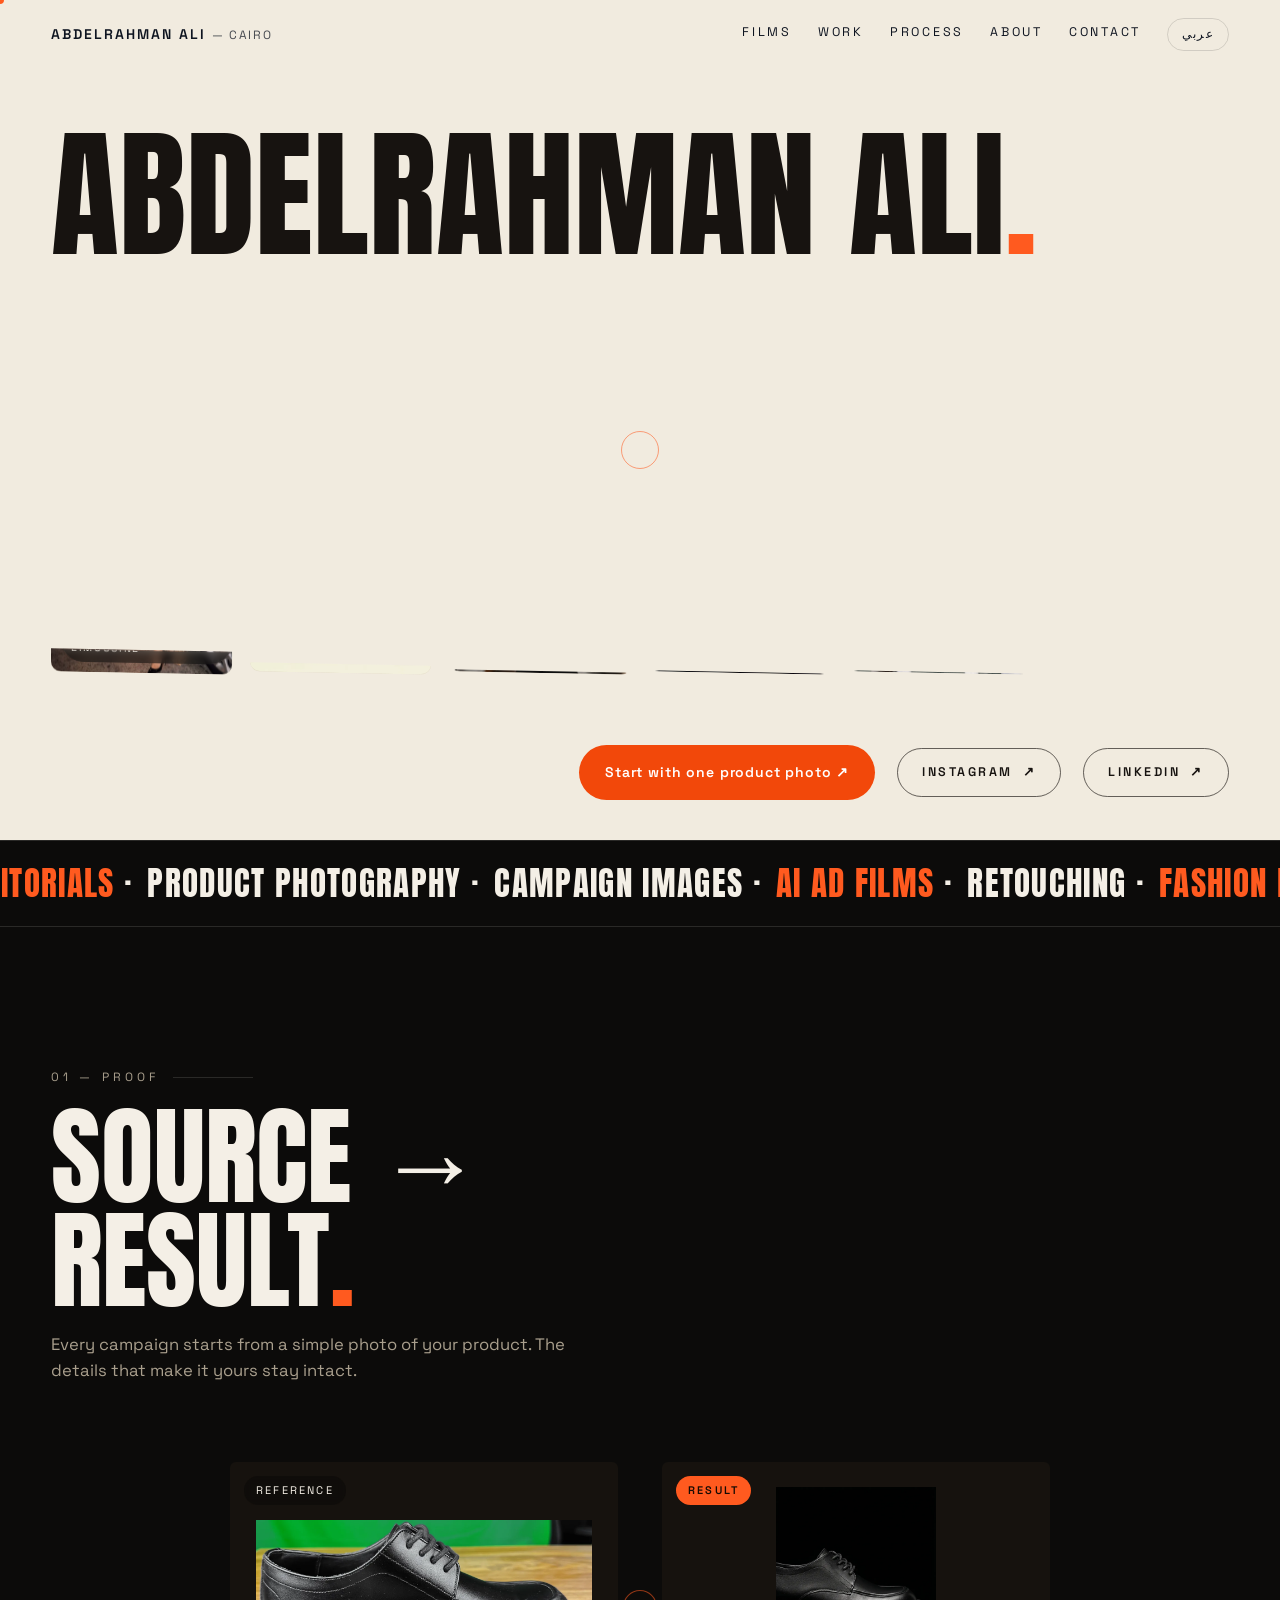
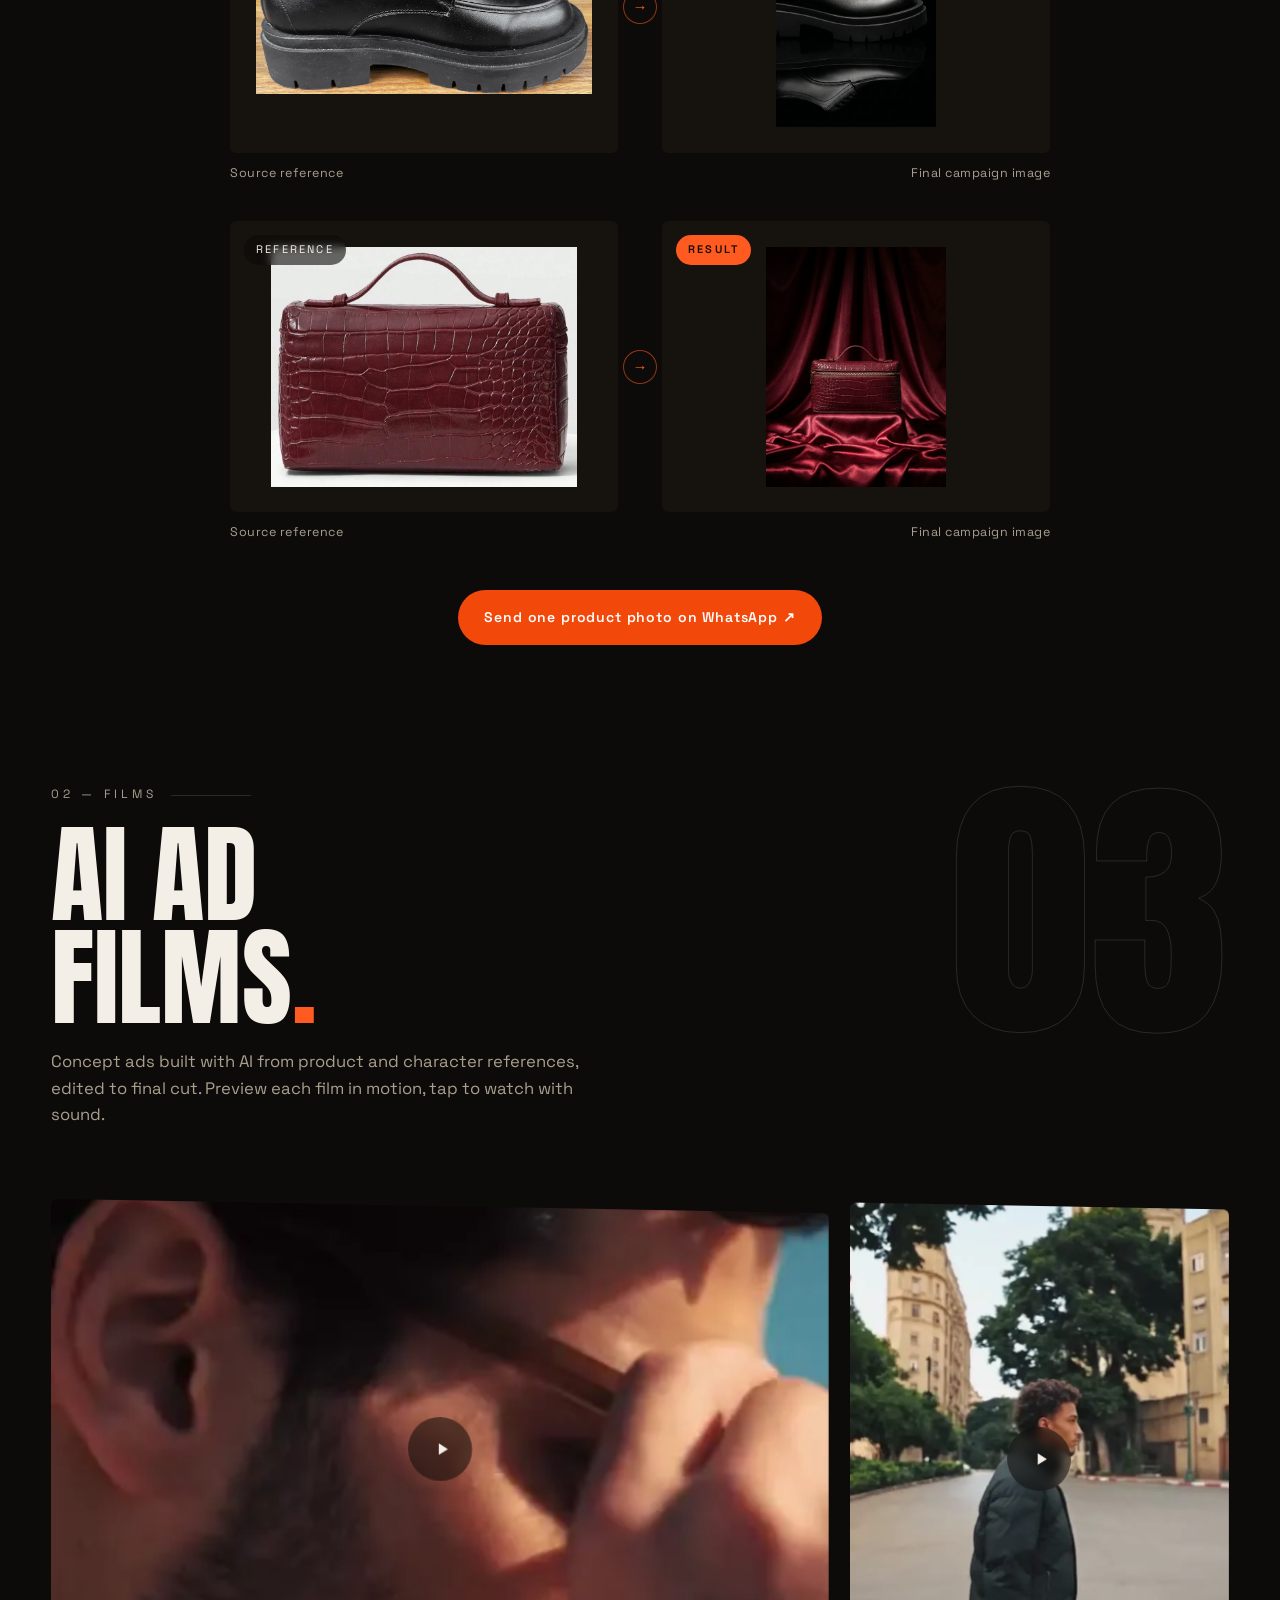
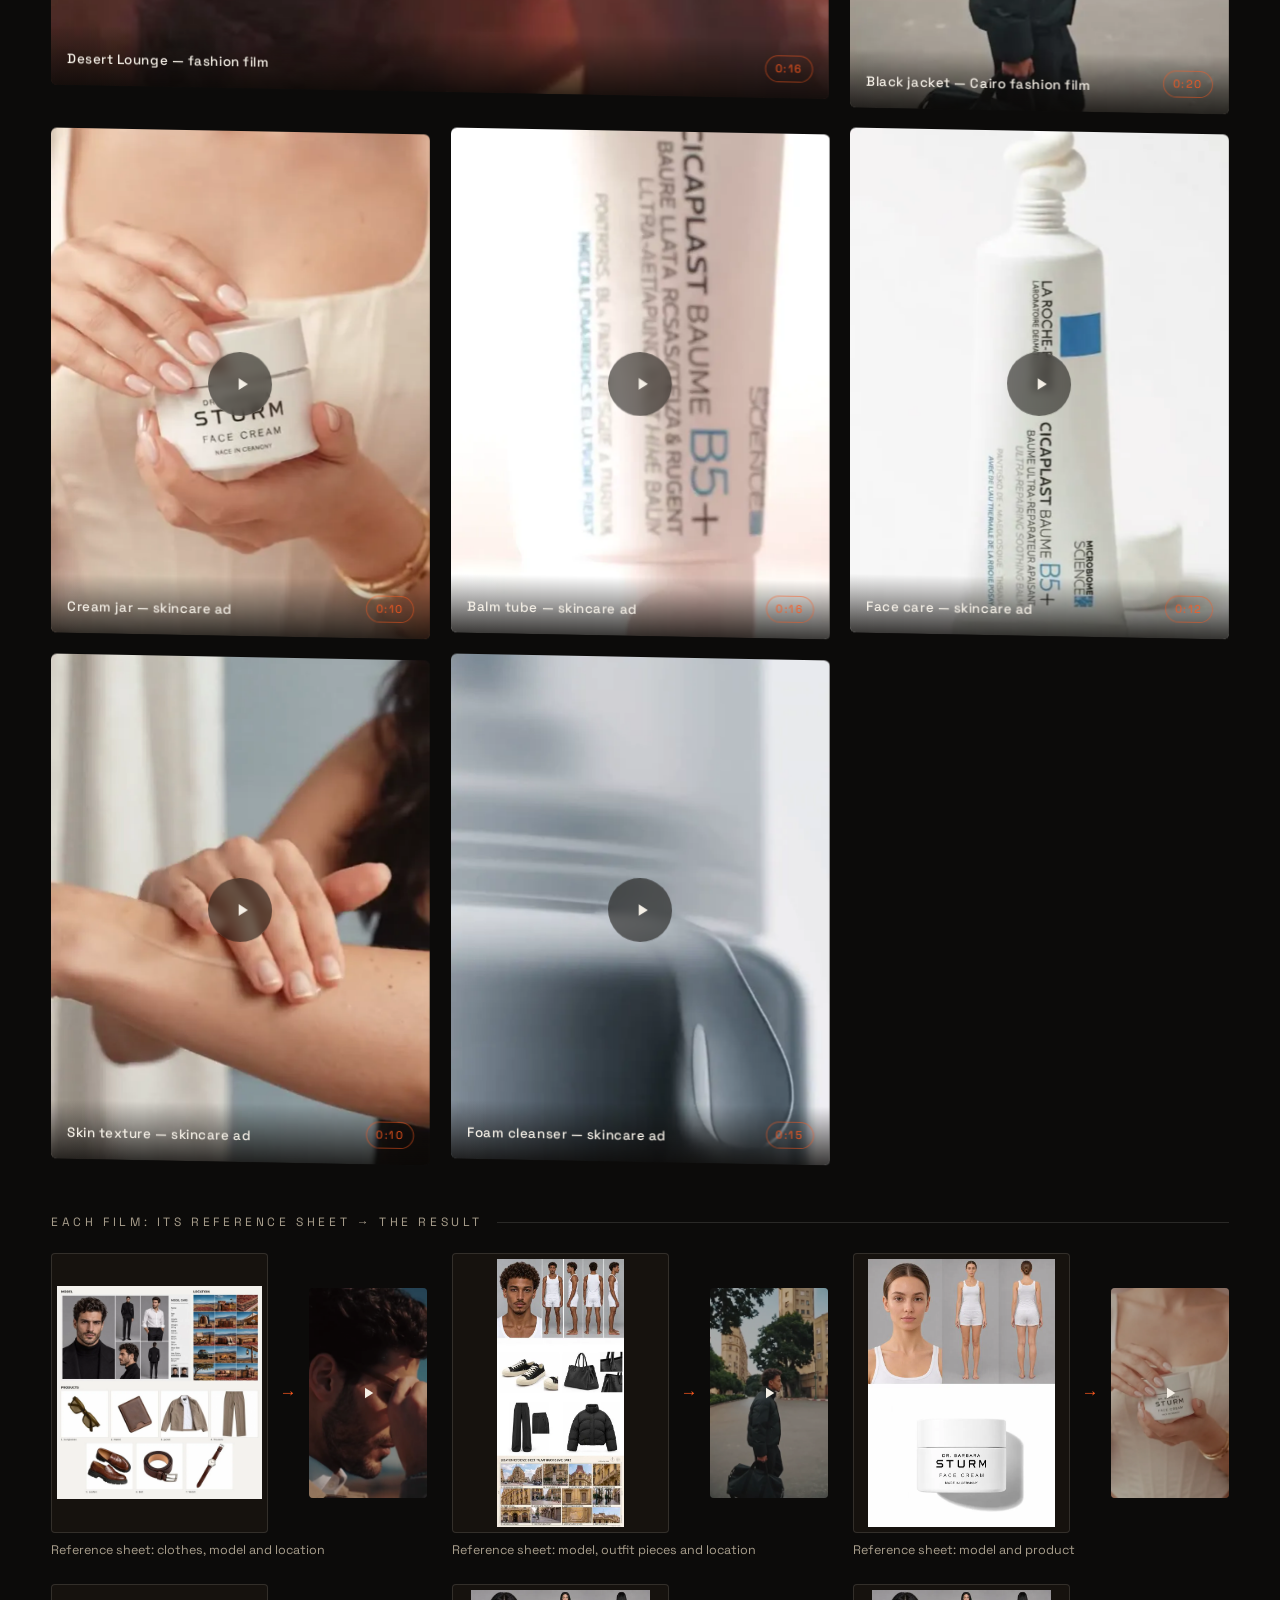
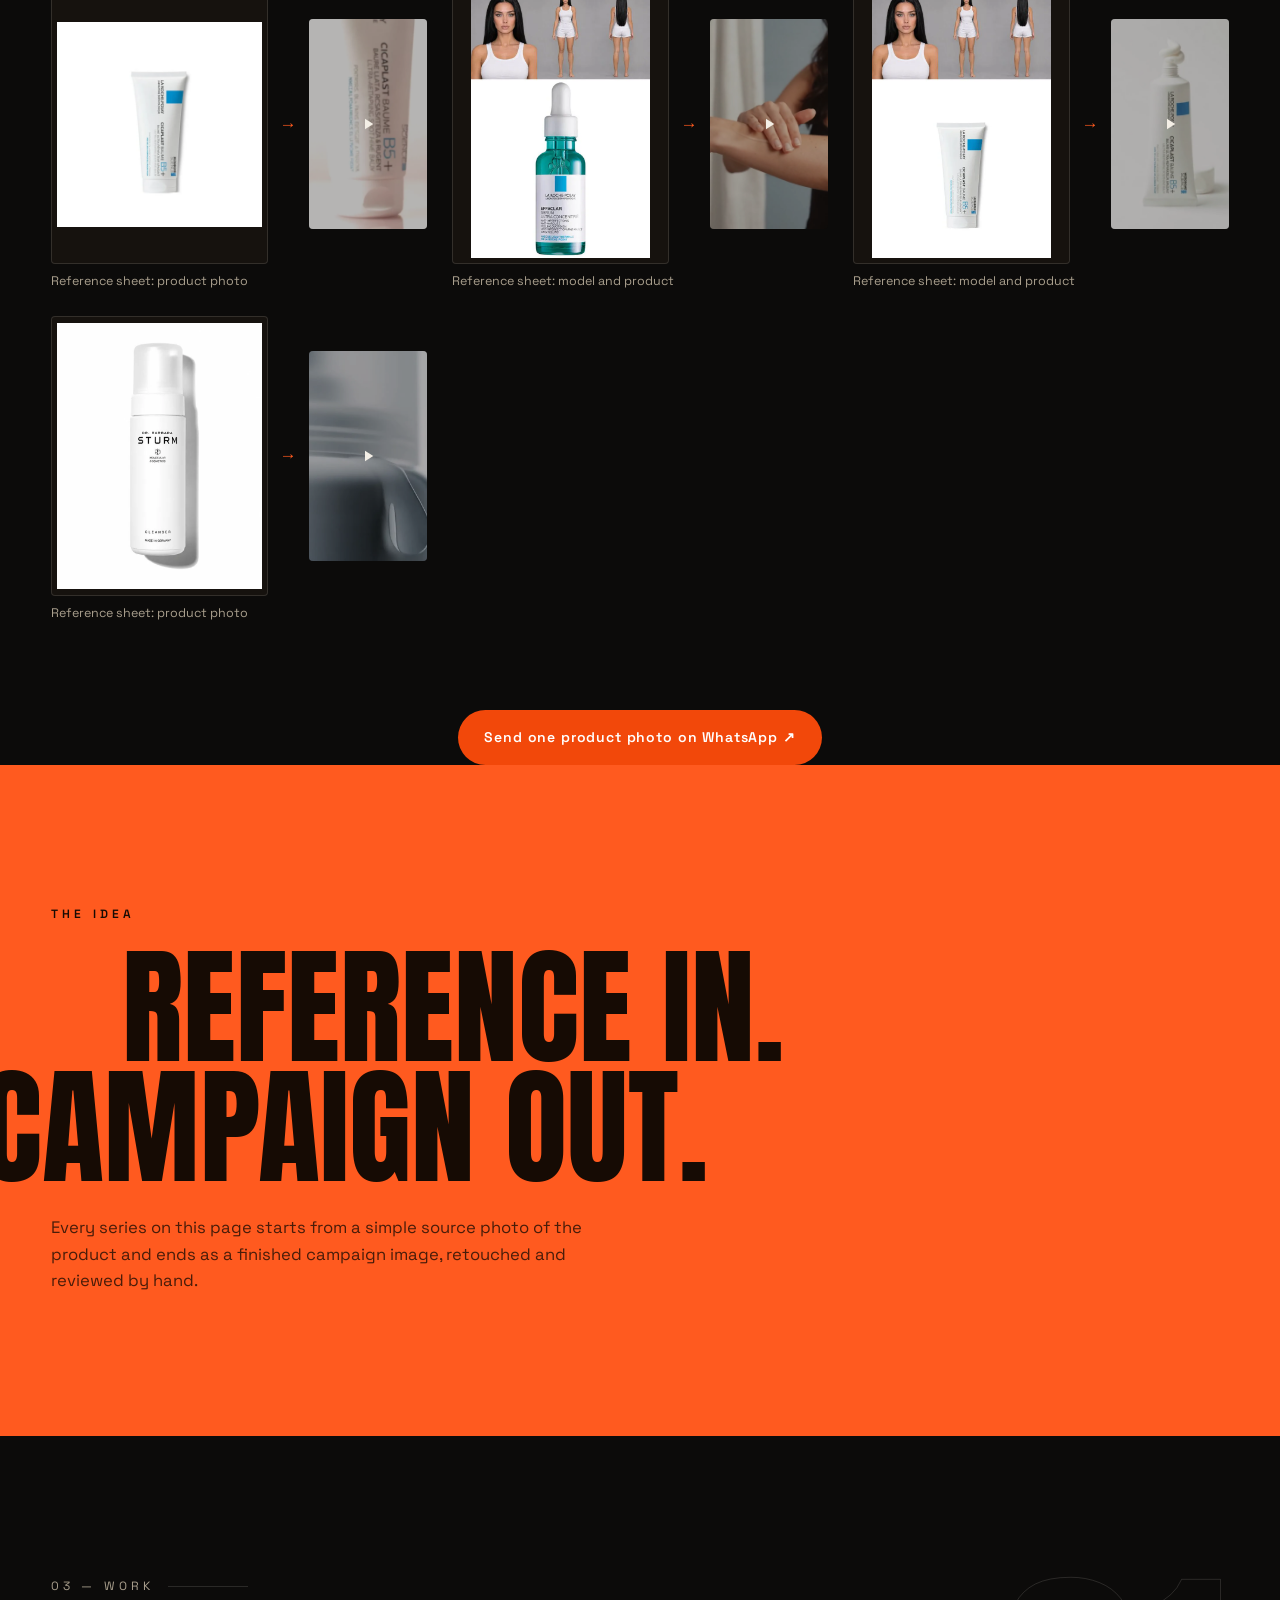
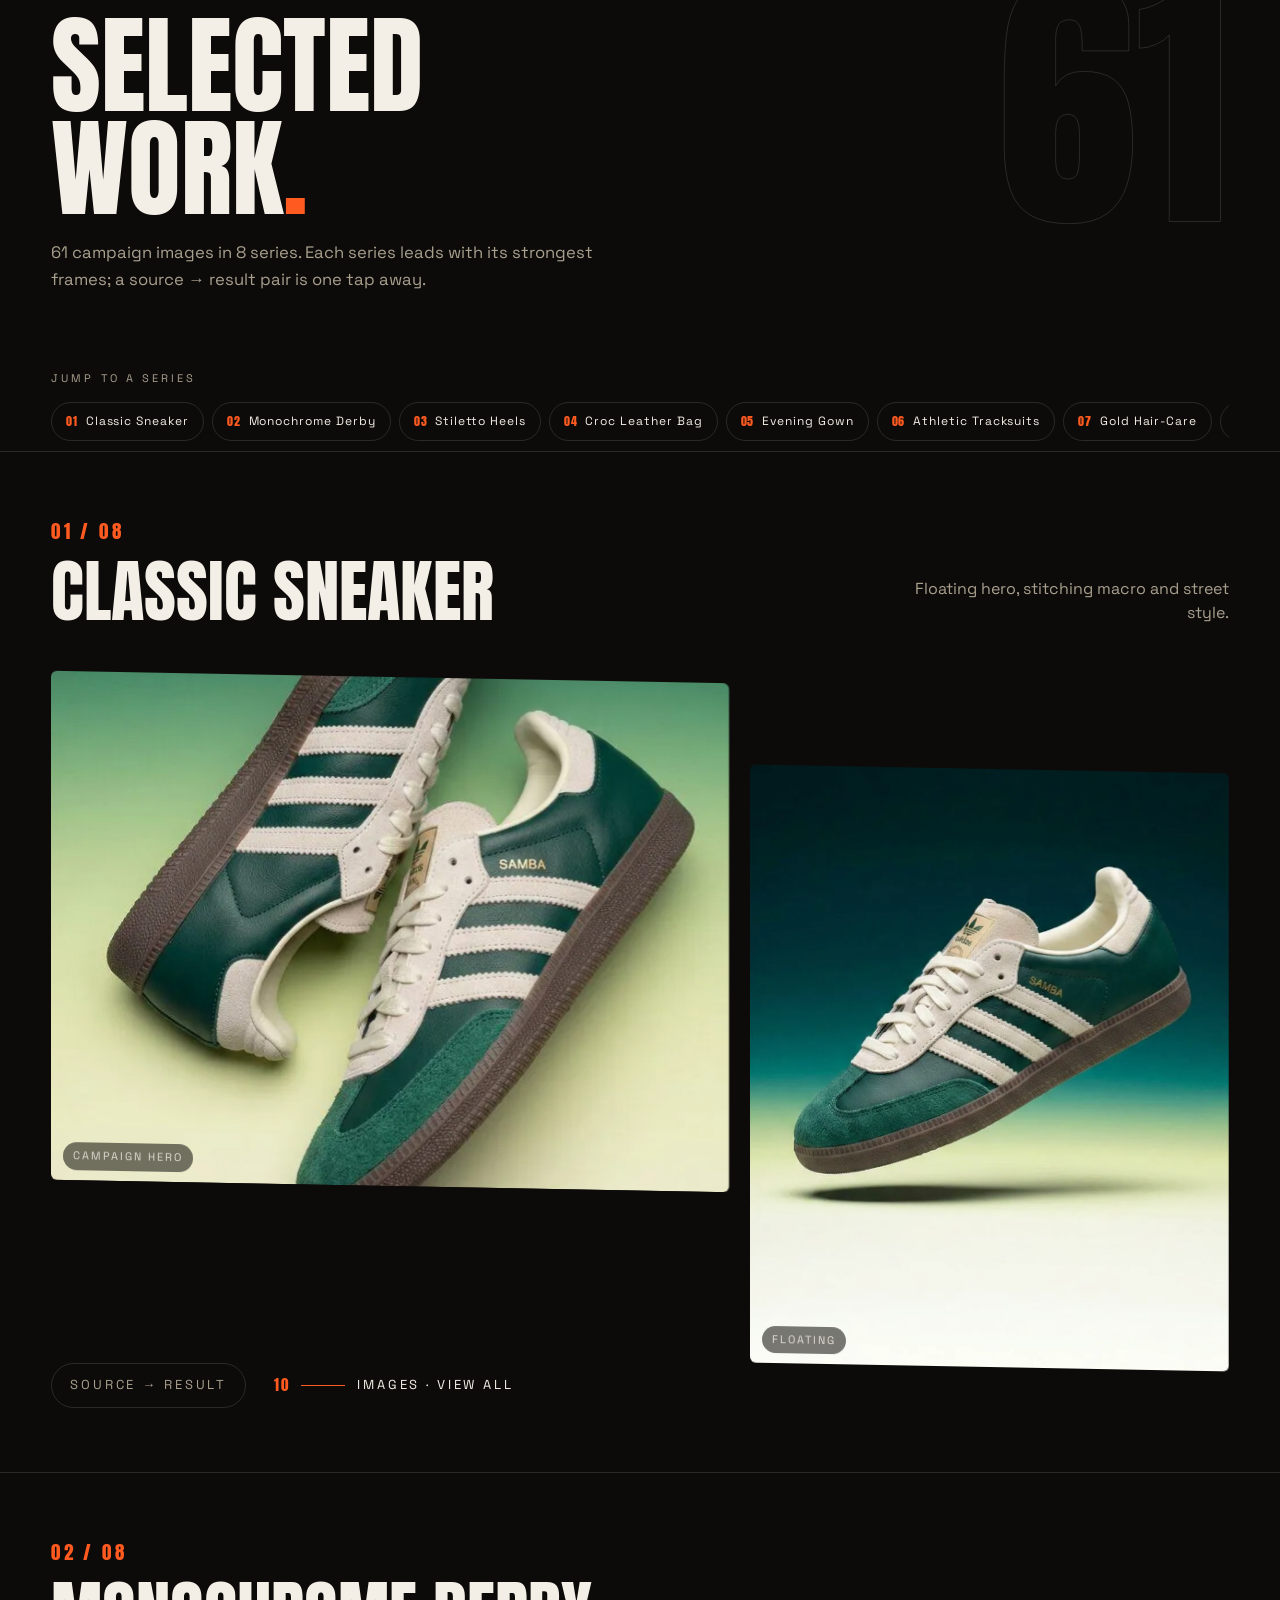
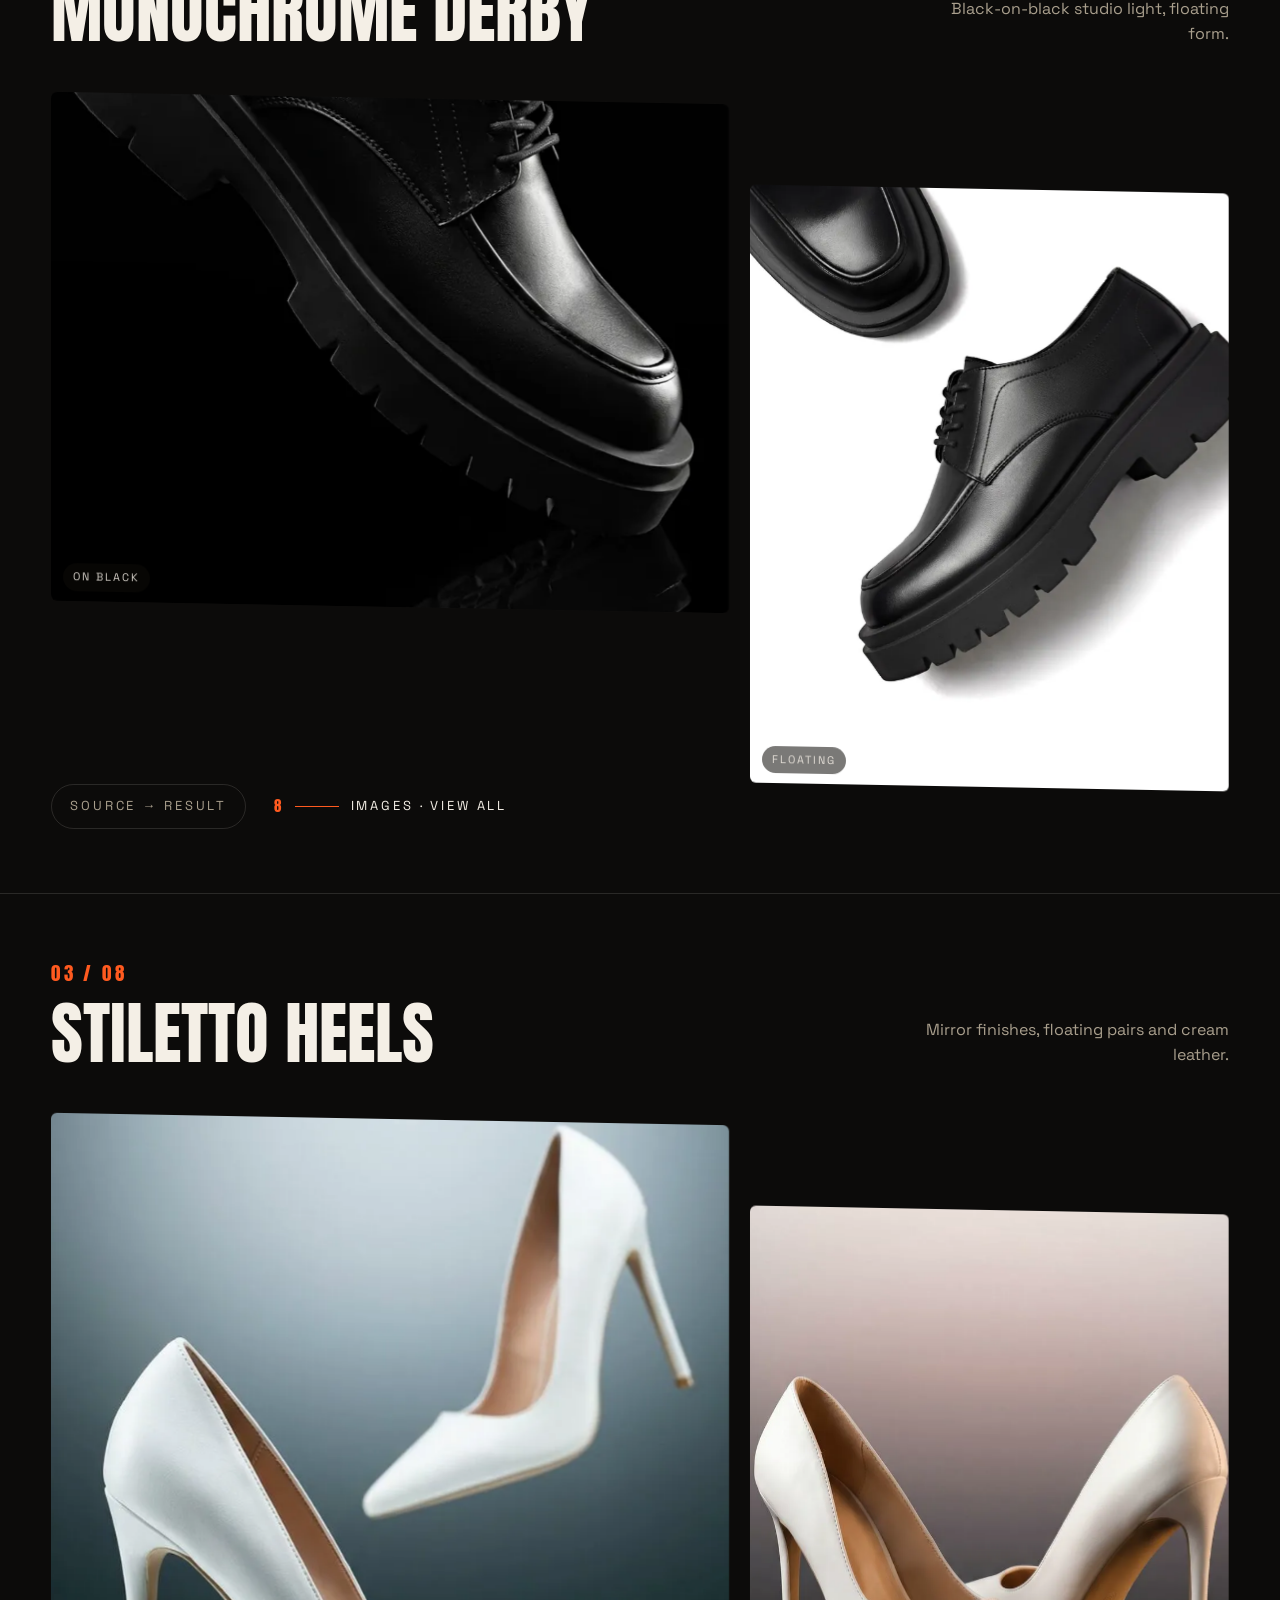
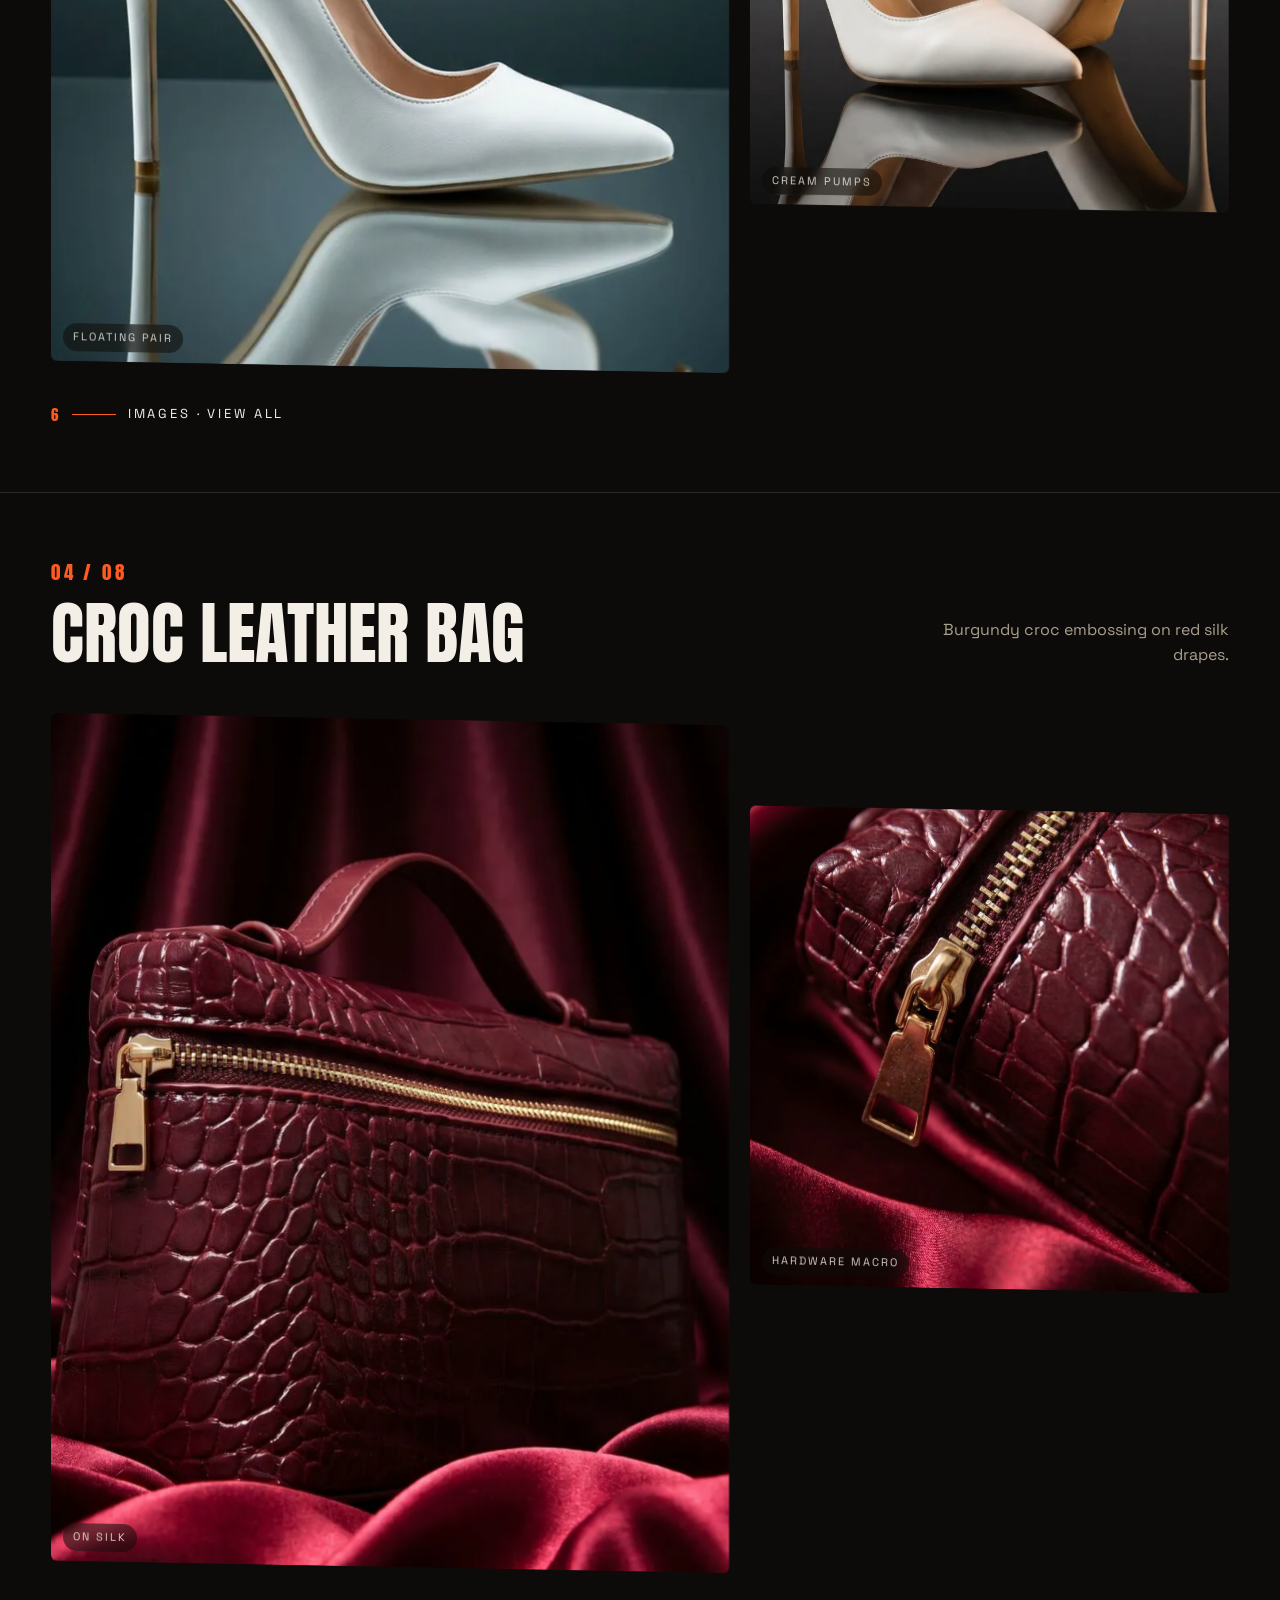
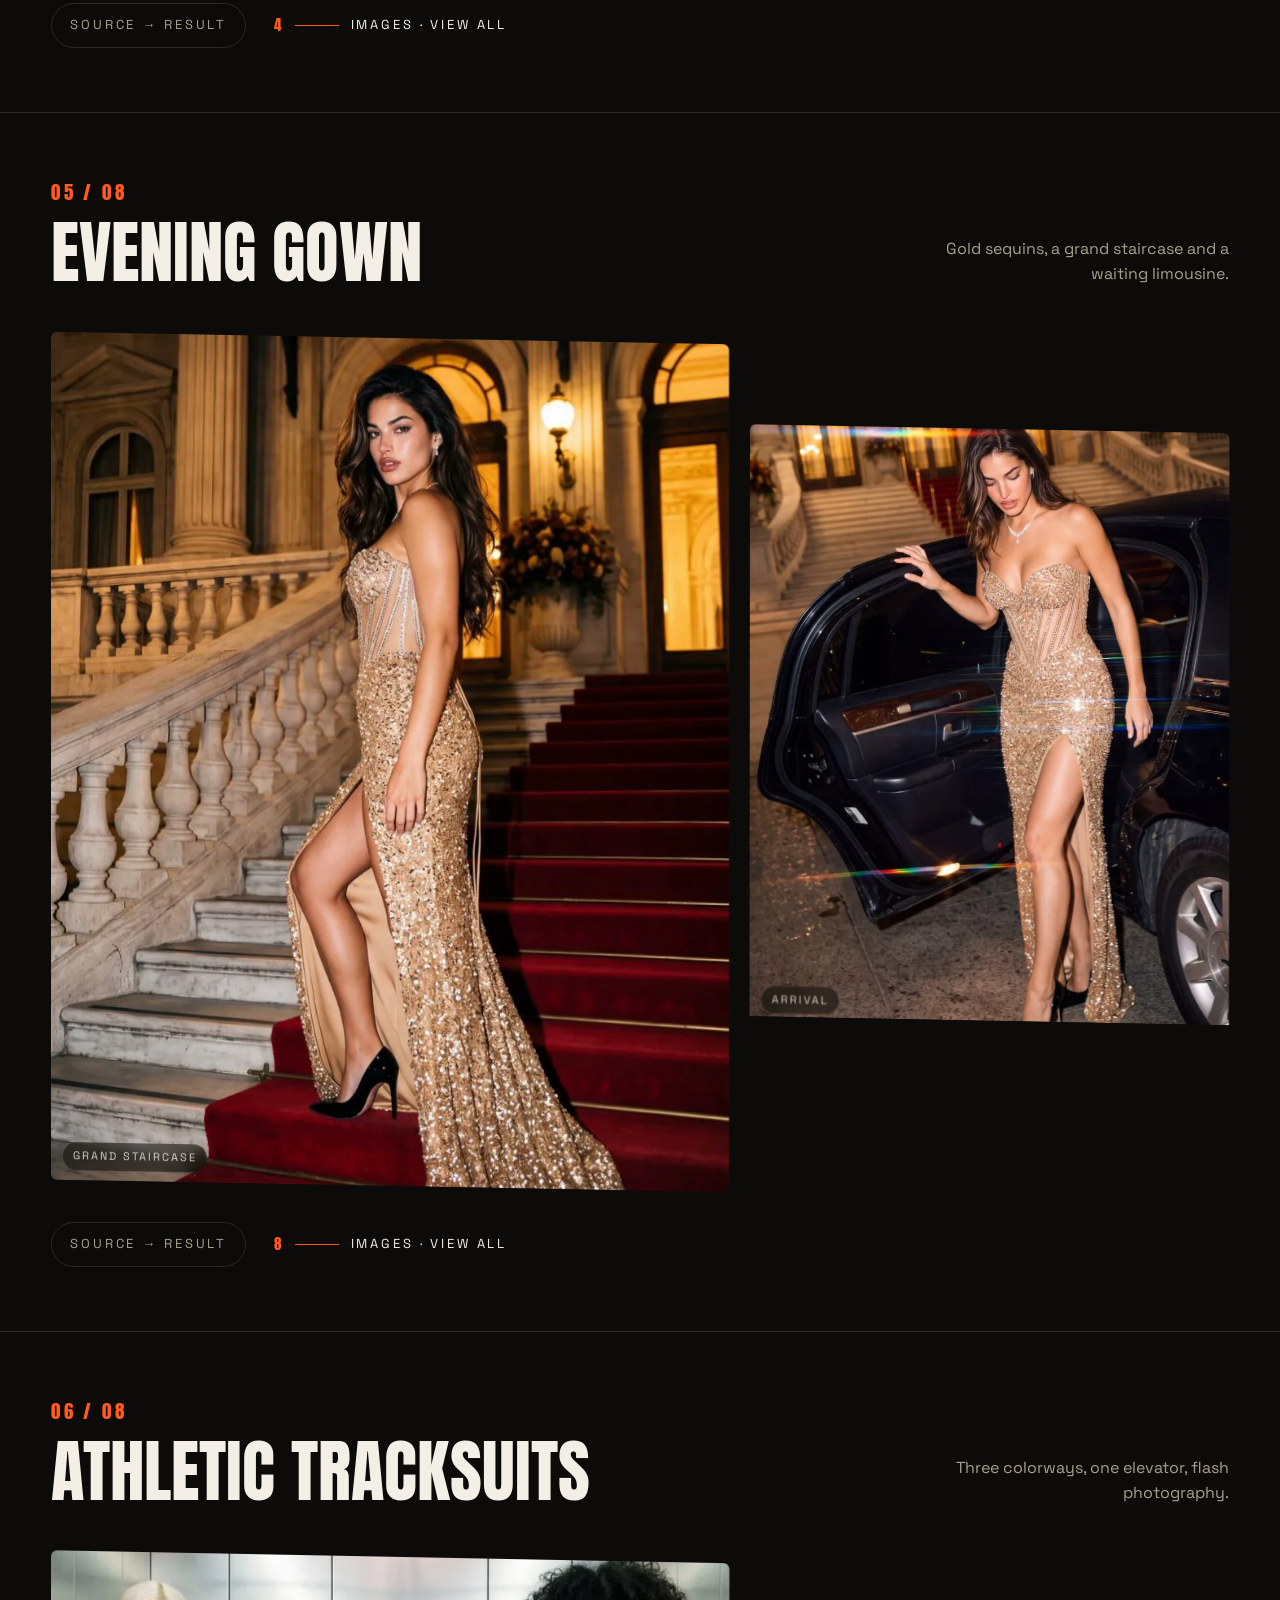
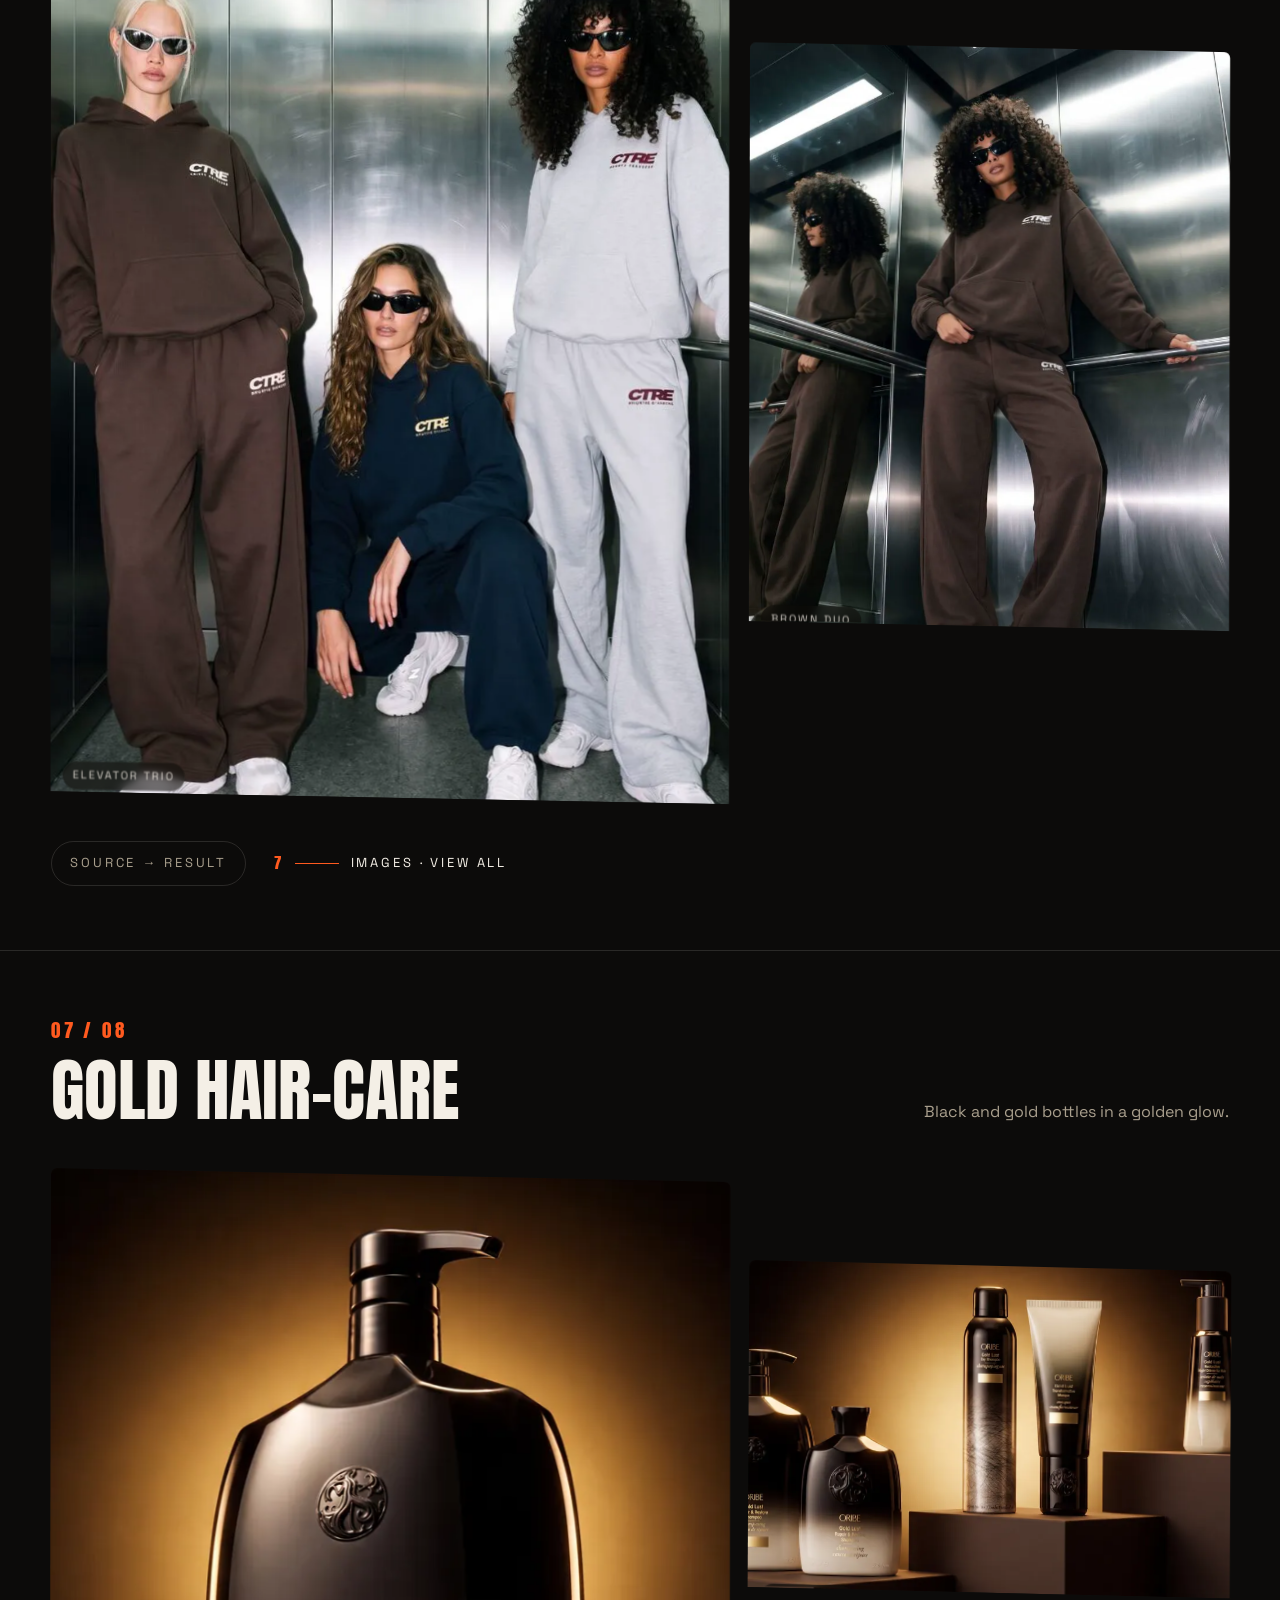
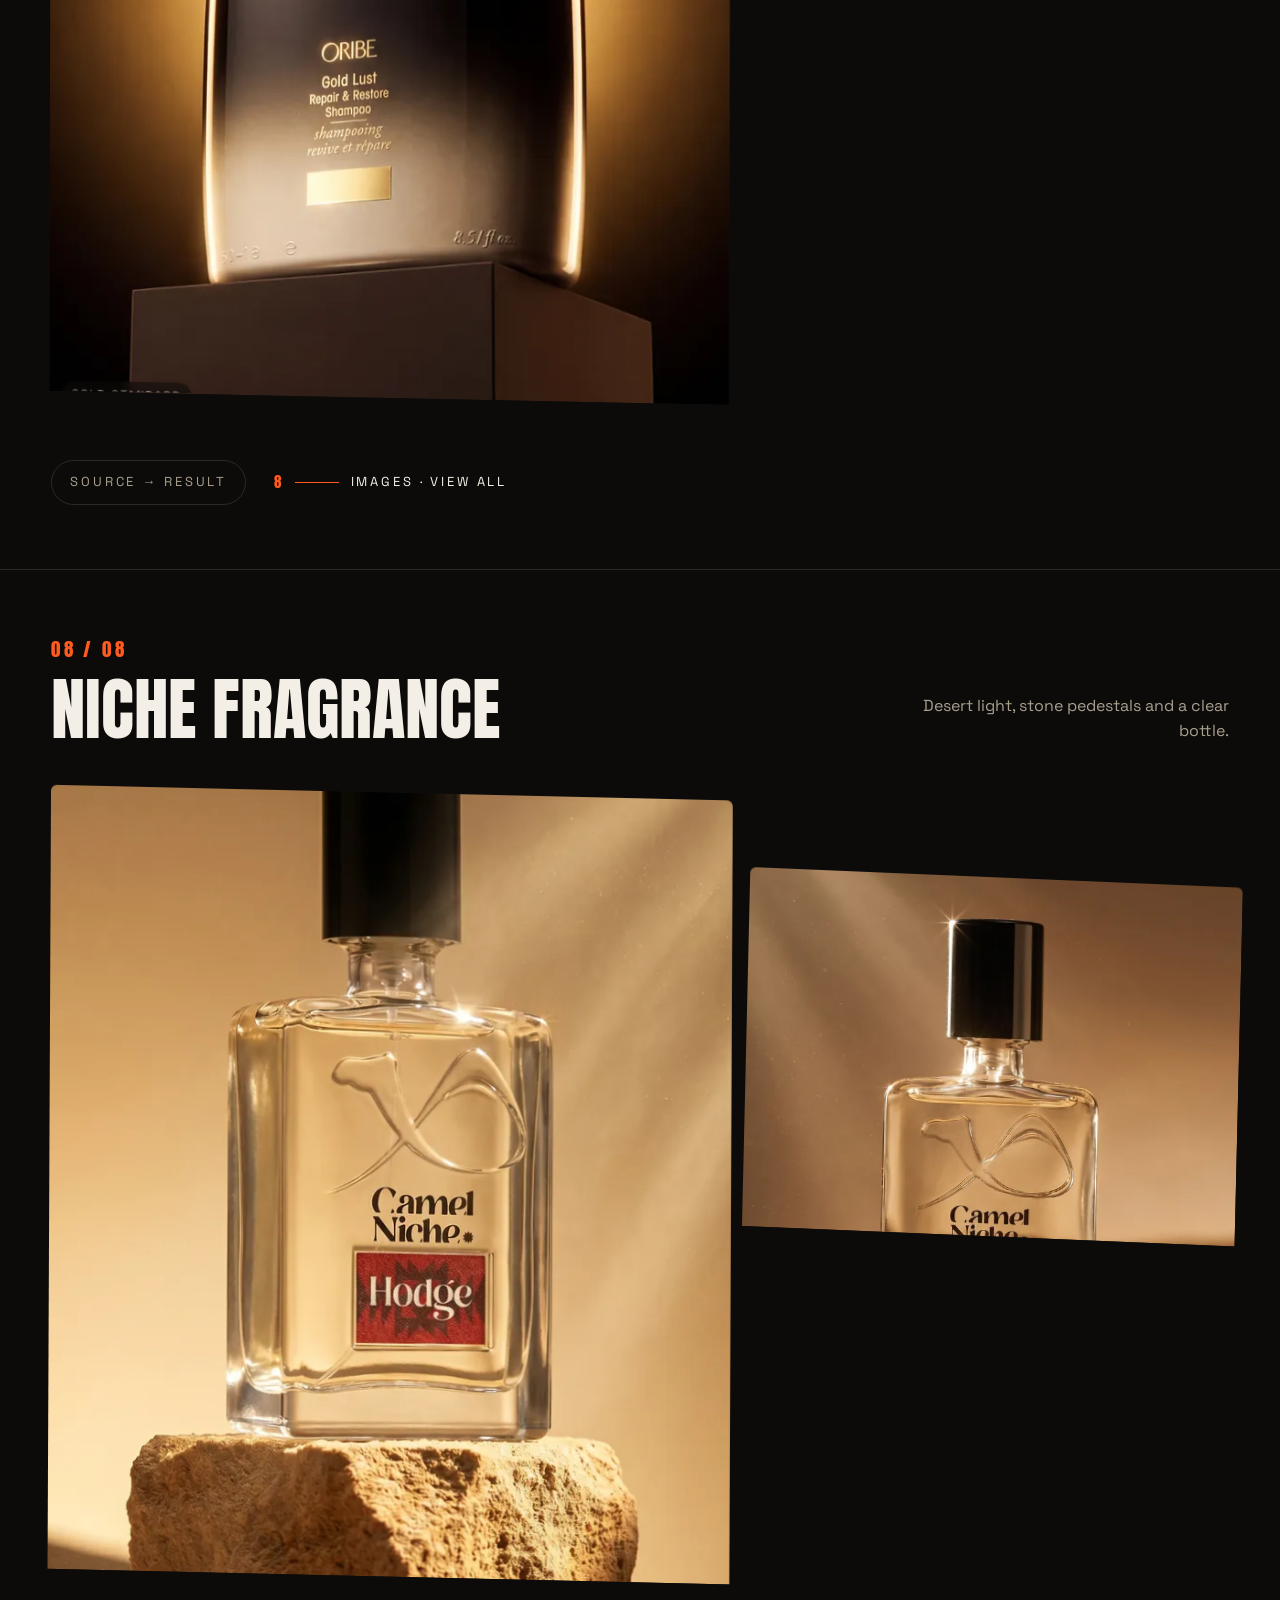
==== commit ae0bb787: "Enhance mobile styles and add Arabic translations Added mobile styling and Arabic translations for v" ====
--- a/index.html
+++ b/index.html
@@ -347,8 +347,21 @@
 .wasticky{display:none}
 @media(max-width:760px){.wasticky{display:inline-flex;position:fixed;bottom:14px;left:50%;transform:translateX(-50%);z-index:95;padding:13px 22px;font-size:13px;box-shadow:0 10px 30px rgba(0,0,0,.45);white-space:nowrap}}
 
-@media(max-width:640px){.nav{padding-right:72px}.nav ul{flex-wrap:wrap;row-gap:6px}#langBtn{position:fixed;top:12px;right:12px;z-index:120;background:rgba(10,8,6,.55);backdrop-filter:blur(8px);-webkit-backdrop-filter:blur(8px)}}
-
+@media(max-width:640px){.nav ul{flex-wrap:wrap;row-gap:6px}#langBtn{position:fixed;top:12px;right:12px;z-index:120;background:rgba(10,8,6,.55);backdrop-filter:blur(8px);-webkit-backdrop-filter:blur(8px)}}
+@media(max-width:640px){.nav{flex-wrap:wrap;align-items:flex-start;padding-right:var(--pad)}.nav .brand{padding-right:76px;padding-top:6px;line-height:1.2}.nav ul{width:100%;justify-content:space-between;gap:0;margin-top:10px}.nav ul a{font-size:11px;letter-spacing:.14em;padding:9px 0}html[dir=rtl] .nav .brand{padding-right:0;padding-left:76px}html[dir=rtl] #langBtn{right:auto;left:12px}}
+
+/* mobile polish v1 */
+@media(max-width:760px){
+.vcard .vmeta{padding:44px 16px 16px;background:linear-gradient(transparent,rgba(10,8,6,.55) 35%,rgba(10,8,6,.92))}
+.vcard .vname{color:#fff;text-shadow:0 1px 8px rgba(0,0,0,.6)}
+.vcard .vdur{background:rgba(10,8,6,.62);color:#ff7a45;border-color:rgba(255,122,69,.7)}
+footer{padding-bottom:104px}
+.viewall{padding:11px 0}
+.srcbtn{min-height:40px}
+.lb .close{padding:12px 10px;top:12px}
+.wasticky{transition:opacity .25s,transform .25s}
+.wasticky.hide{opacity:0;pointer-events:none;transform:translateX(-50%) translateY(20px)}
+}
 [dir=rtl] .hero h1,[dir=rtl] .hero-title{direction:ltr;unicode-bidi:isolate}
 </style>
 </head>
@@ -1083,6 +1096,20 @@
 
 })();
 </script>
+<script>
+(function(){
+var AR={'Arrival':'وصول','Brown duo':'ثنائي بني','Campaign hero':'صورة الحملة','Cream pumps':'كعب كريمي','Elevator trio':'تلاتة في الأسانسير','Floating':'معلّق','Floating pair':'زوج معلّق','Gold standard':'الدهبي الكلاسيك','Grand staircase':'السلم الكبير','Hardware macro':'ماكرو الإكسسوار','On black':'على الأسود','On silk':'على الحرير','On stone':'على الحجر','Sunbeam':'شعاع شمس','The range':'المجموعة',
+'Desert Lounge \u2014 fashion film':'Desert Lounge \u2014 فيلم أزياء','Black jacket \u2014 Cairo fashion film':'جاكيت أسود \u2014 فيلم أزياء في القاهرة','Cream jar \u2014 skincare ad':'برطمان كريم \u2014 إعلان عناية بالبشرة','Balm tube \u2014 skincare ad':'أنبوبة بلسم \u2014 إعلان عناية بالبشرة','Face care \u2014 skincare ad':'عناية بالوجه \u2014 إعلان عناية بالبشرة','Skin texture \u2014 skincare ad':'ملمس البشرة \u2014 إعلان عناية بالبشرة','Foam cleanser \u2014 skincare ad':'غسول رغوي \u2014 إعلان عناية بالبشرة',
+'Reference sheet: clothes, model and location':'شيت مرجع: الهدوم، الموديل، واللوكيشن','Reference sheet: model, outfit pieces and location':'شيت مرجع: الموديل، قطع اللبس، واللوكيشن','Reference sheet: model and product':'شيت مرجع: الموديل والمنتج','Reference sheet: product photo':'شيت مرجع: صورة المنتج'};
+var els=[].slice.call(document.querySelectorAll('.cap,.vname,.refcap'));
+els.forEach(function(e){e.setAttribute('data-en',e.textContent.trim());});
+function apply(){var ar=document.documentElement.getAttribute('lang')==='ar';
+ els.forEach(function(e){var en=e.getAttribute('data-en');var t=ar&&AR[en]?AR[en]:en;if(e.textContent!==t)e.textContent=t;});}
+new MutationObserver(apply).observe(document.documentElement,{attributes:true,attributeFilter:['lang']});apply();
+var w=document.querySelector('.wasticky'),c=document.getElementById('contact');
+if(w&&c&&'IntersectionObserver' in window){new IntersectionObserver(function(es){es.forEach(function(x){w.classList.toggle('hide',x.isIntersecting);});},{threshold:0.15}).observe(c);}
+})();
+</script>
 </body>
 </html>
 
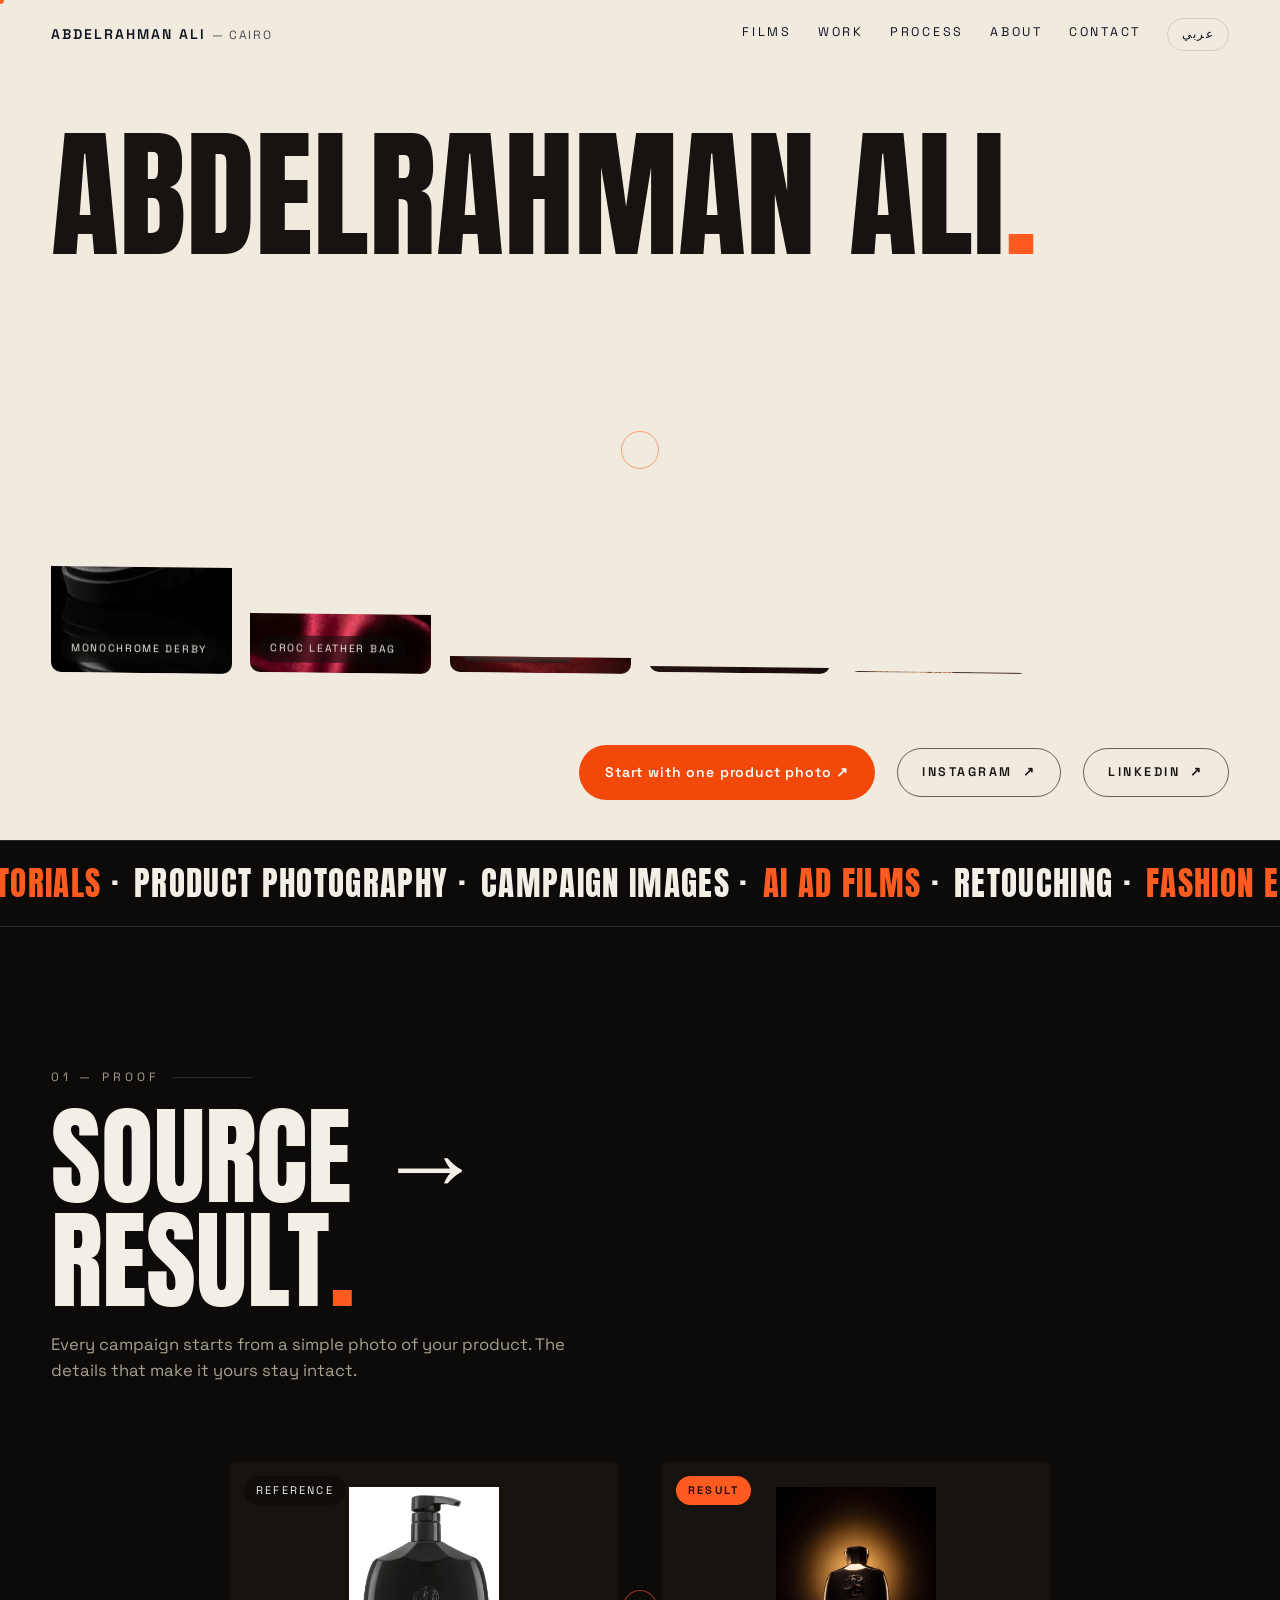
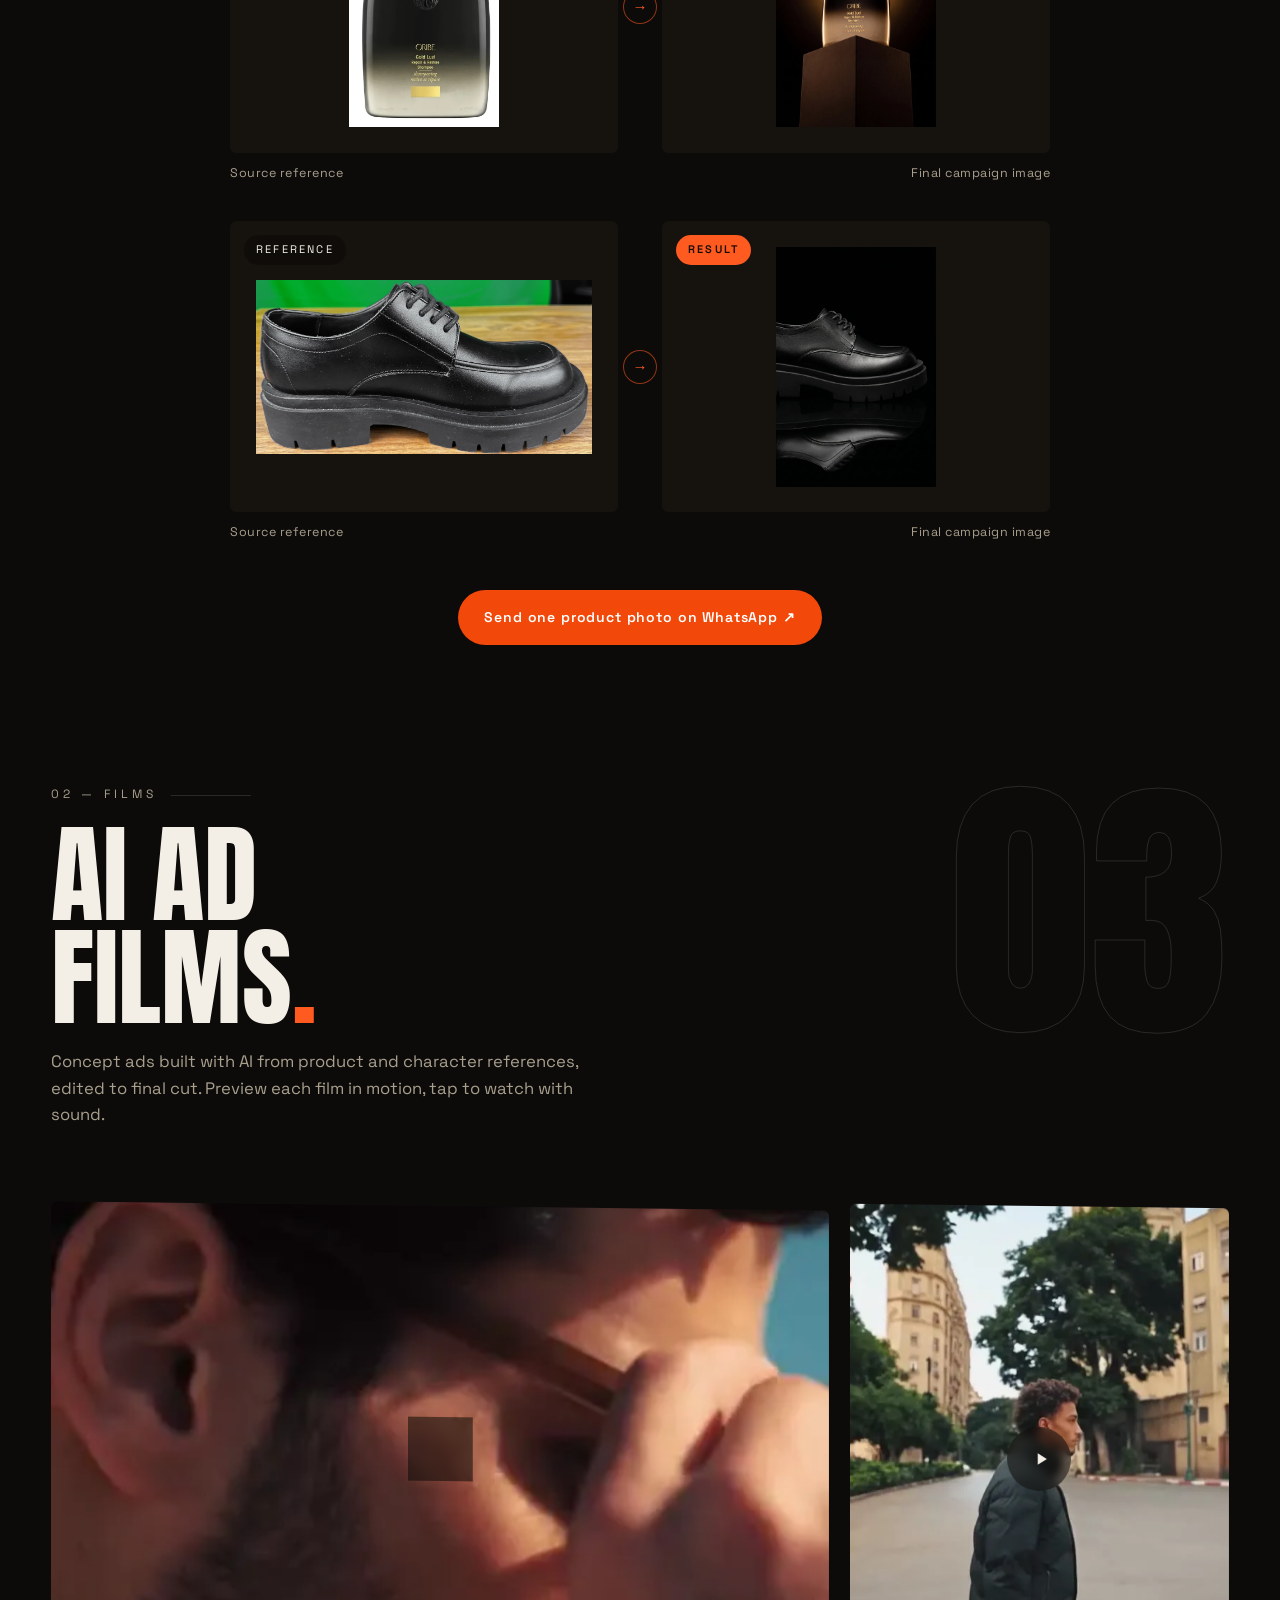
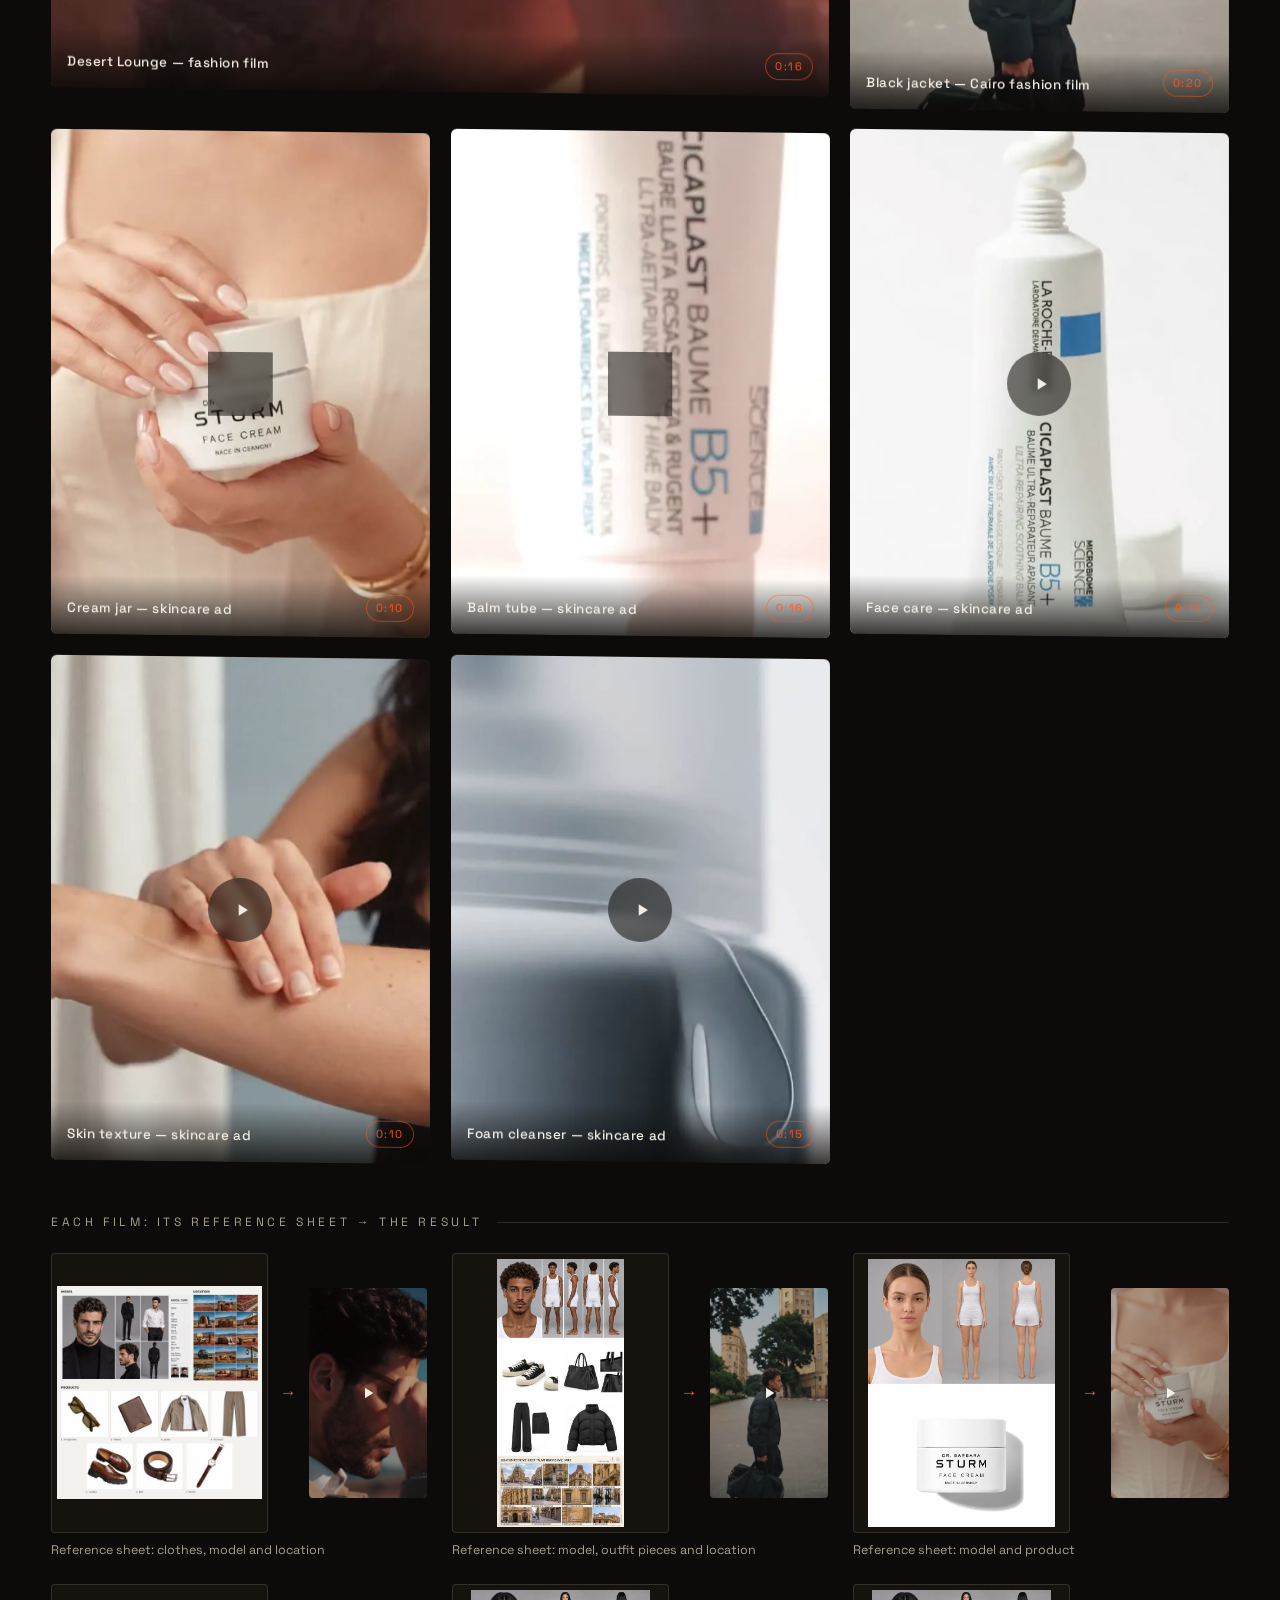
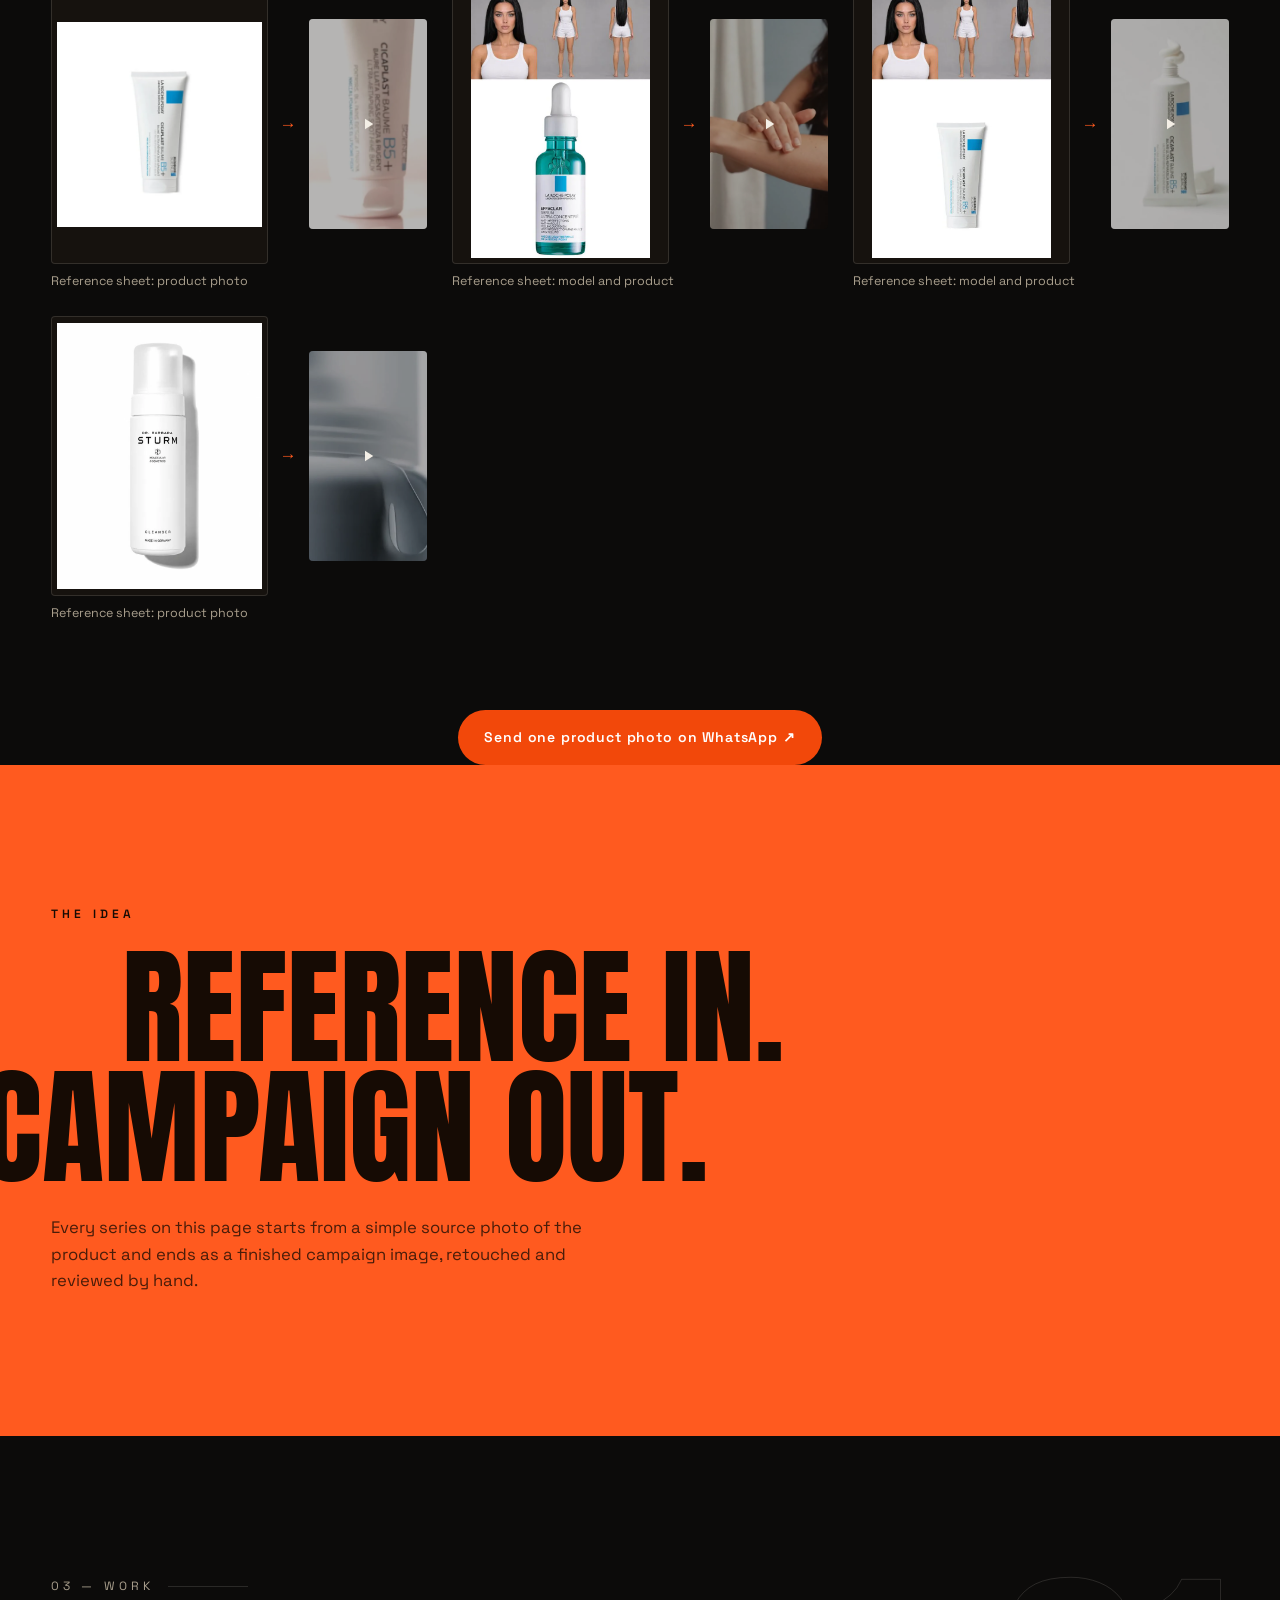
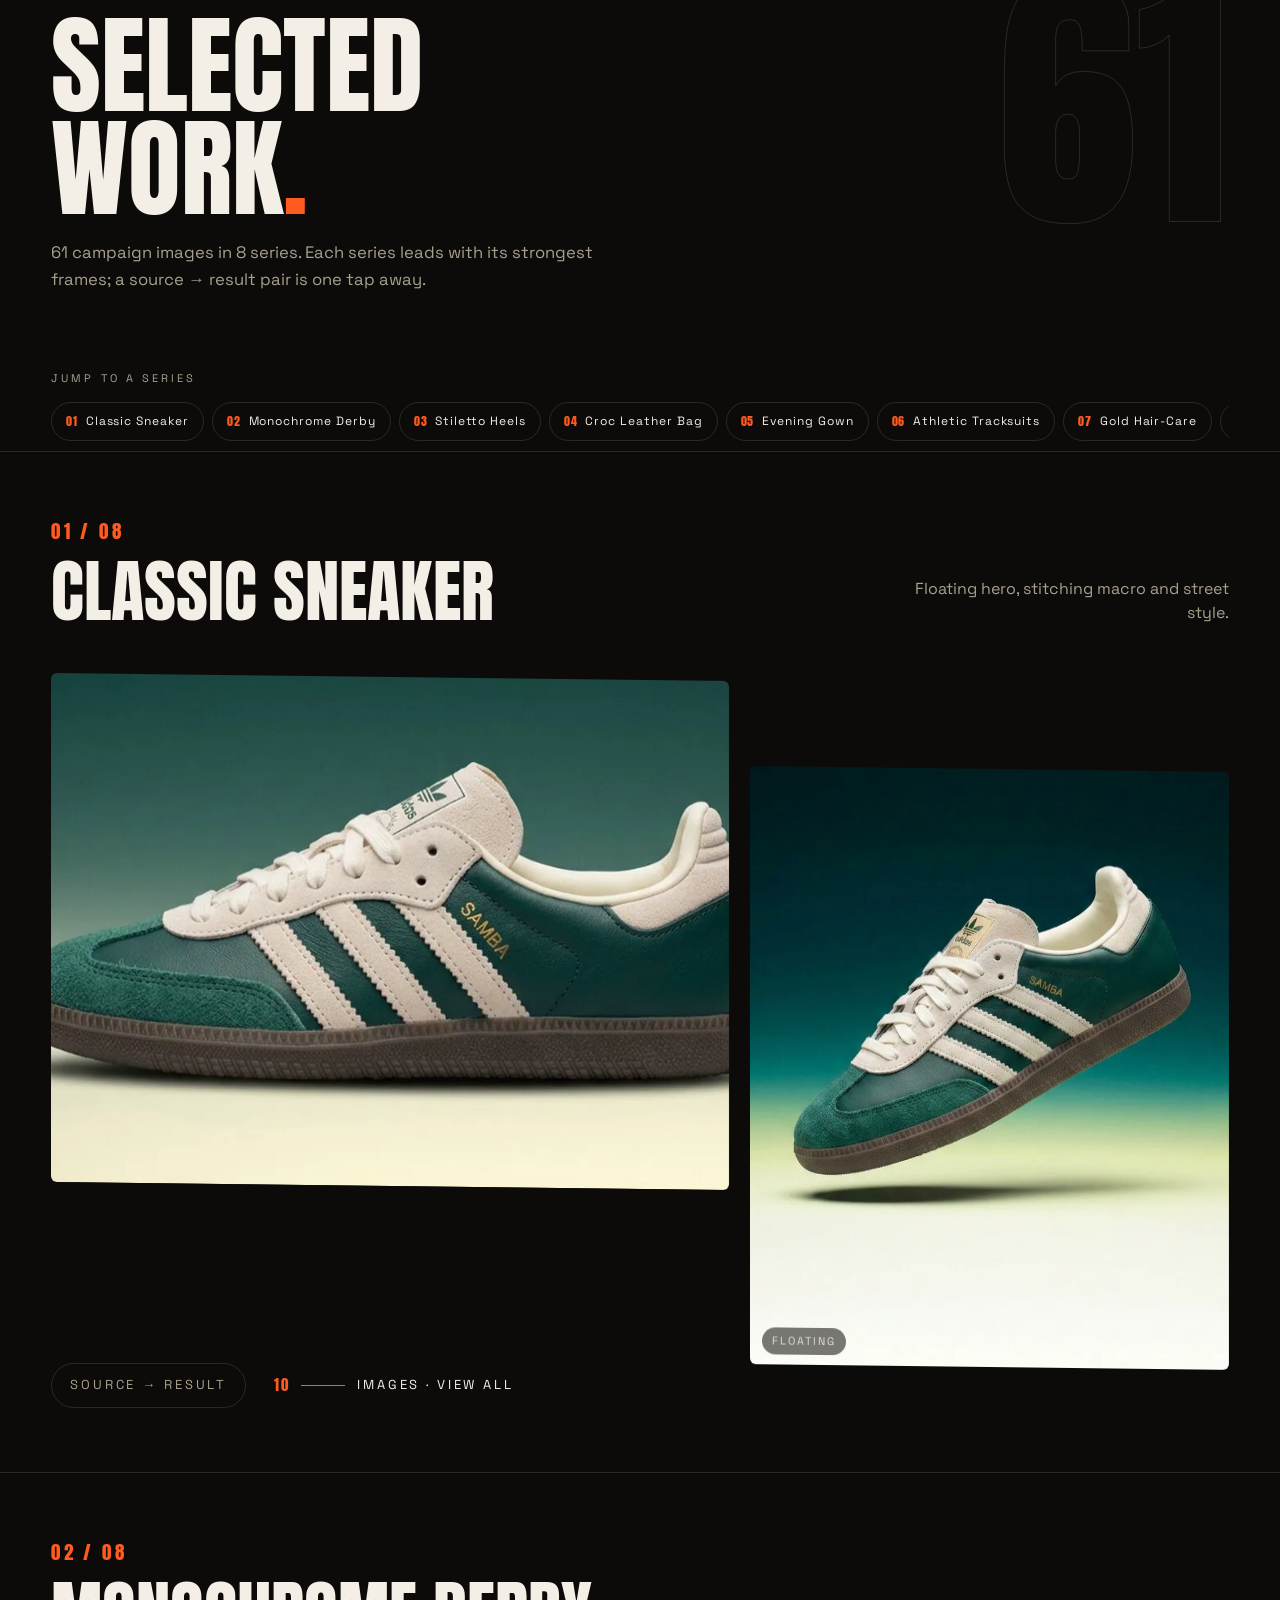
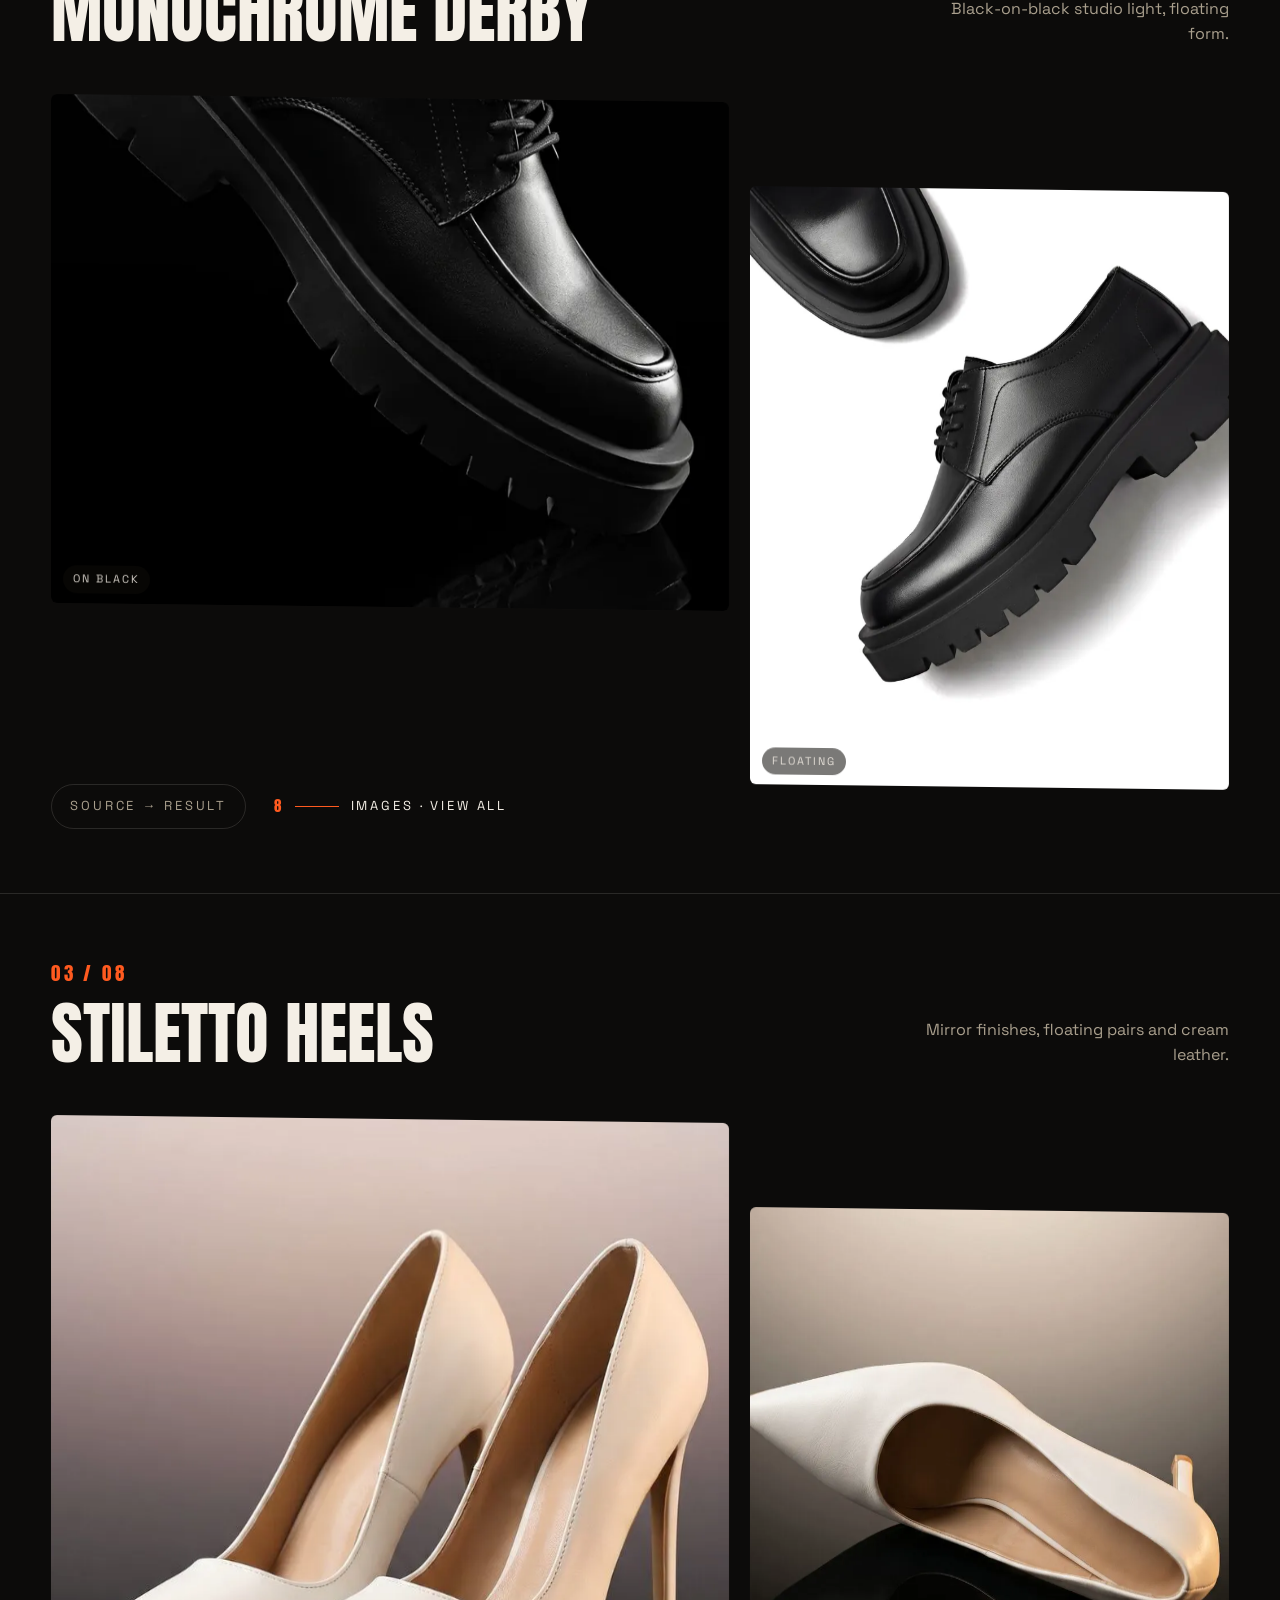
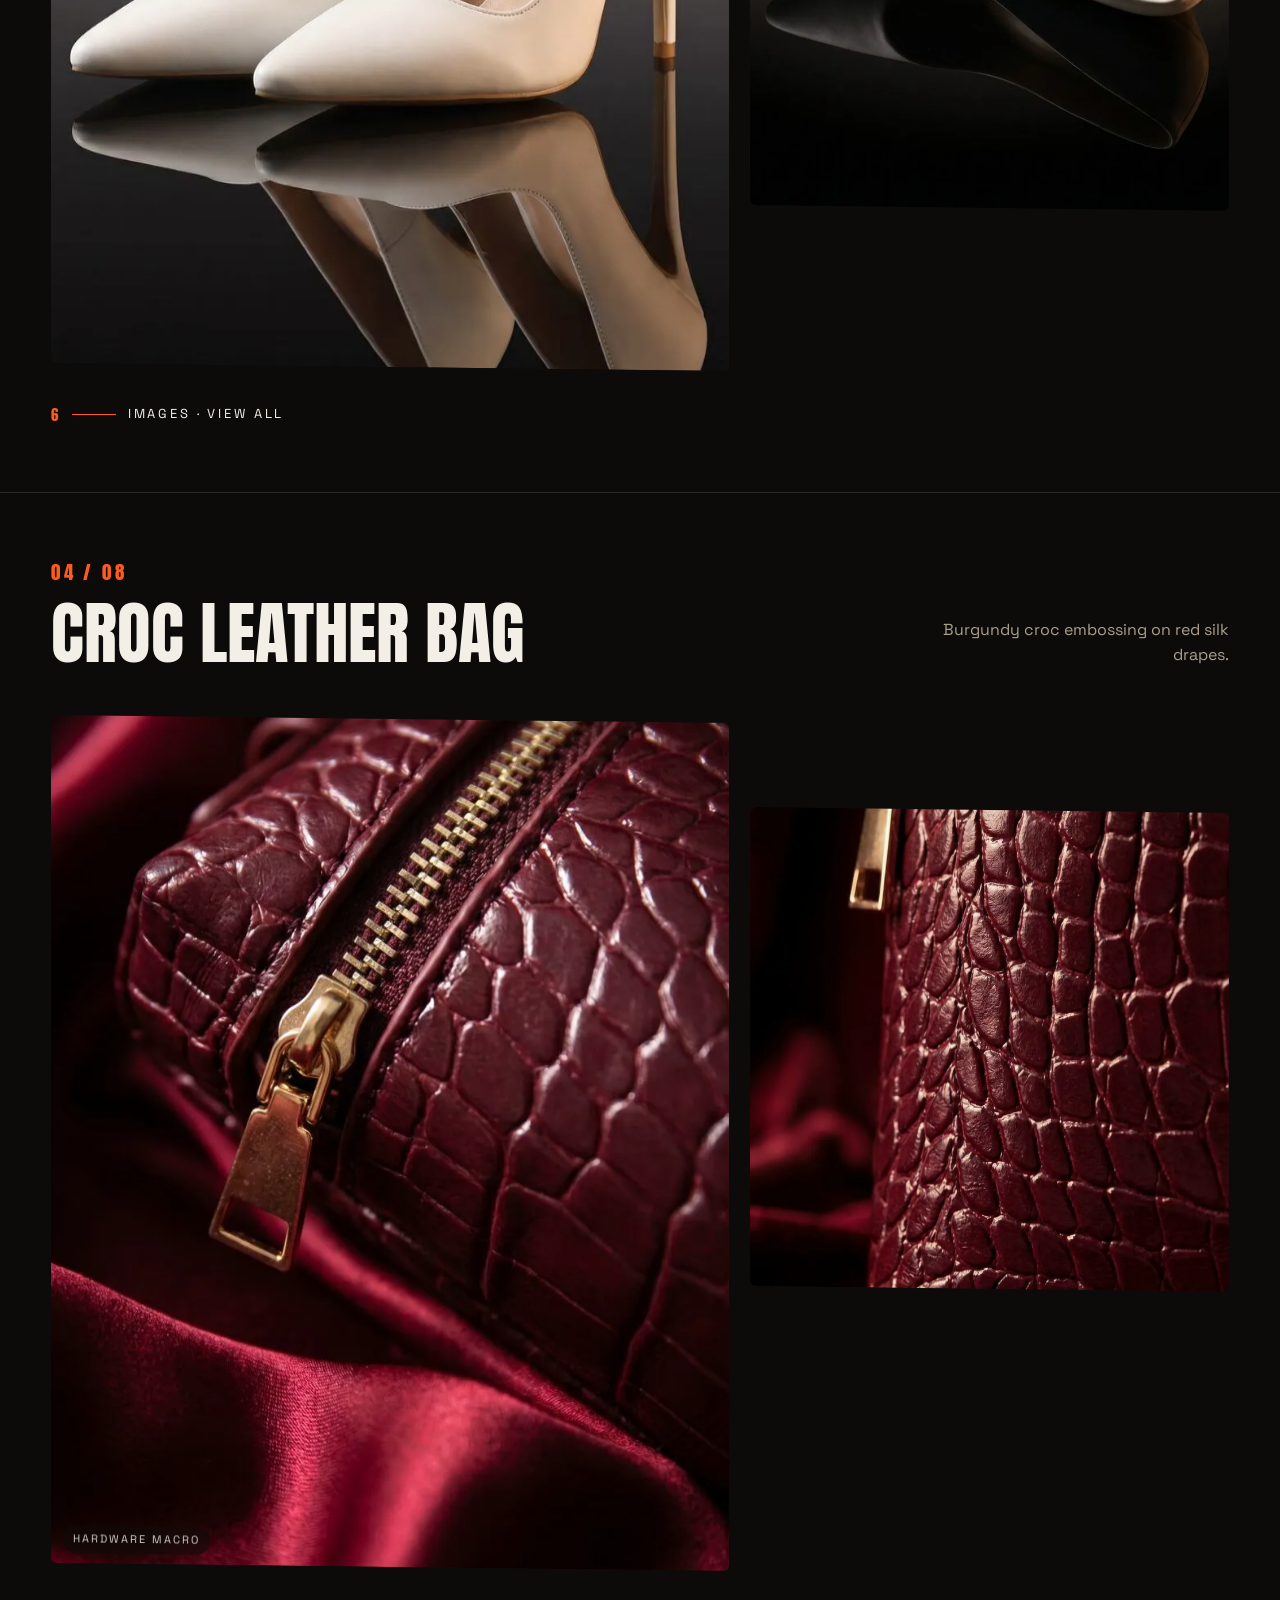
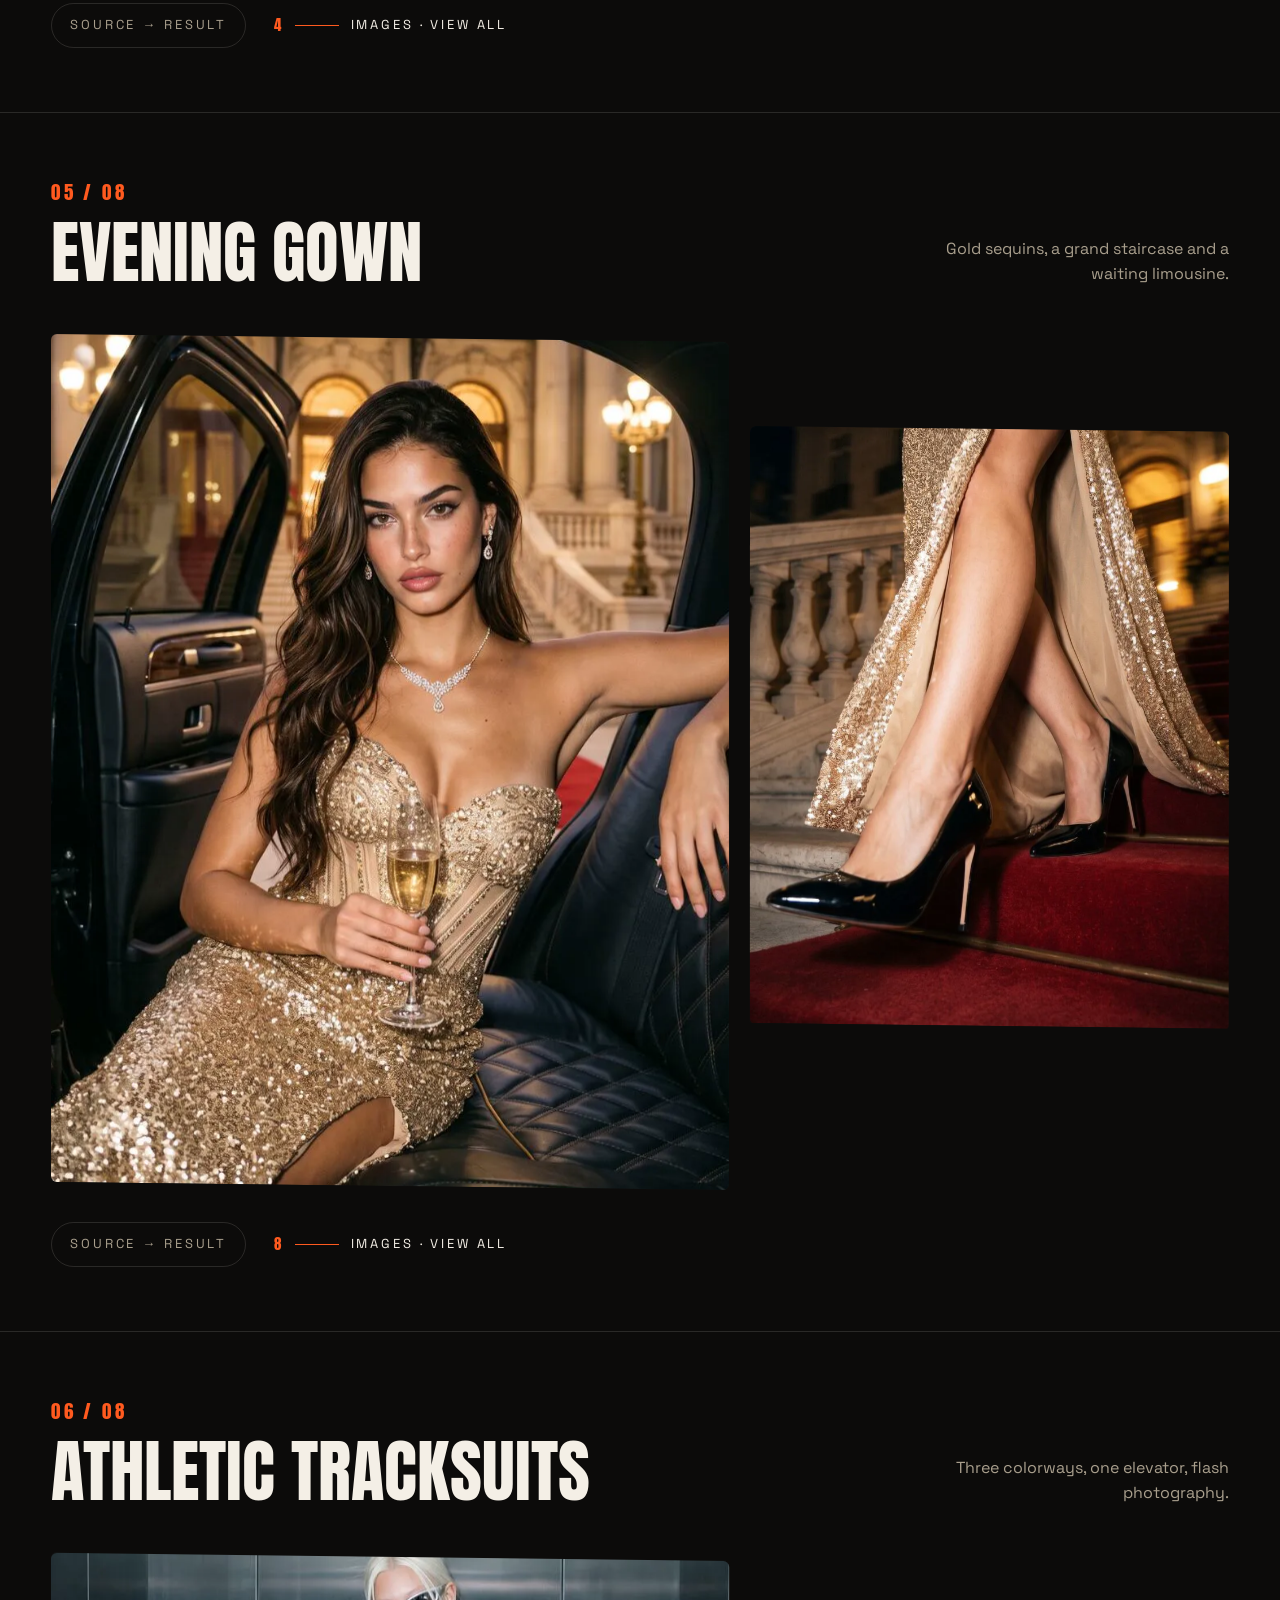
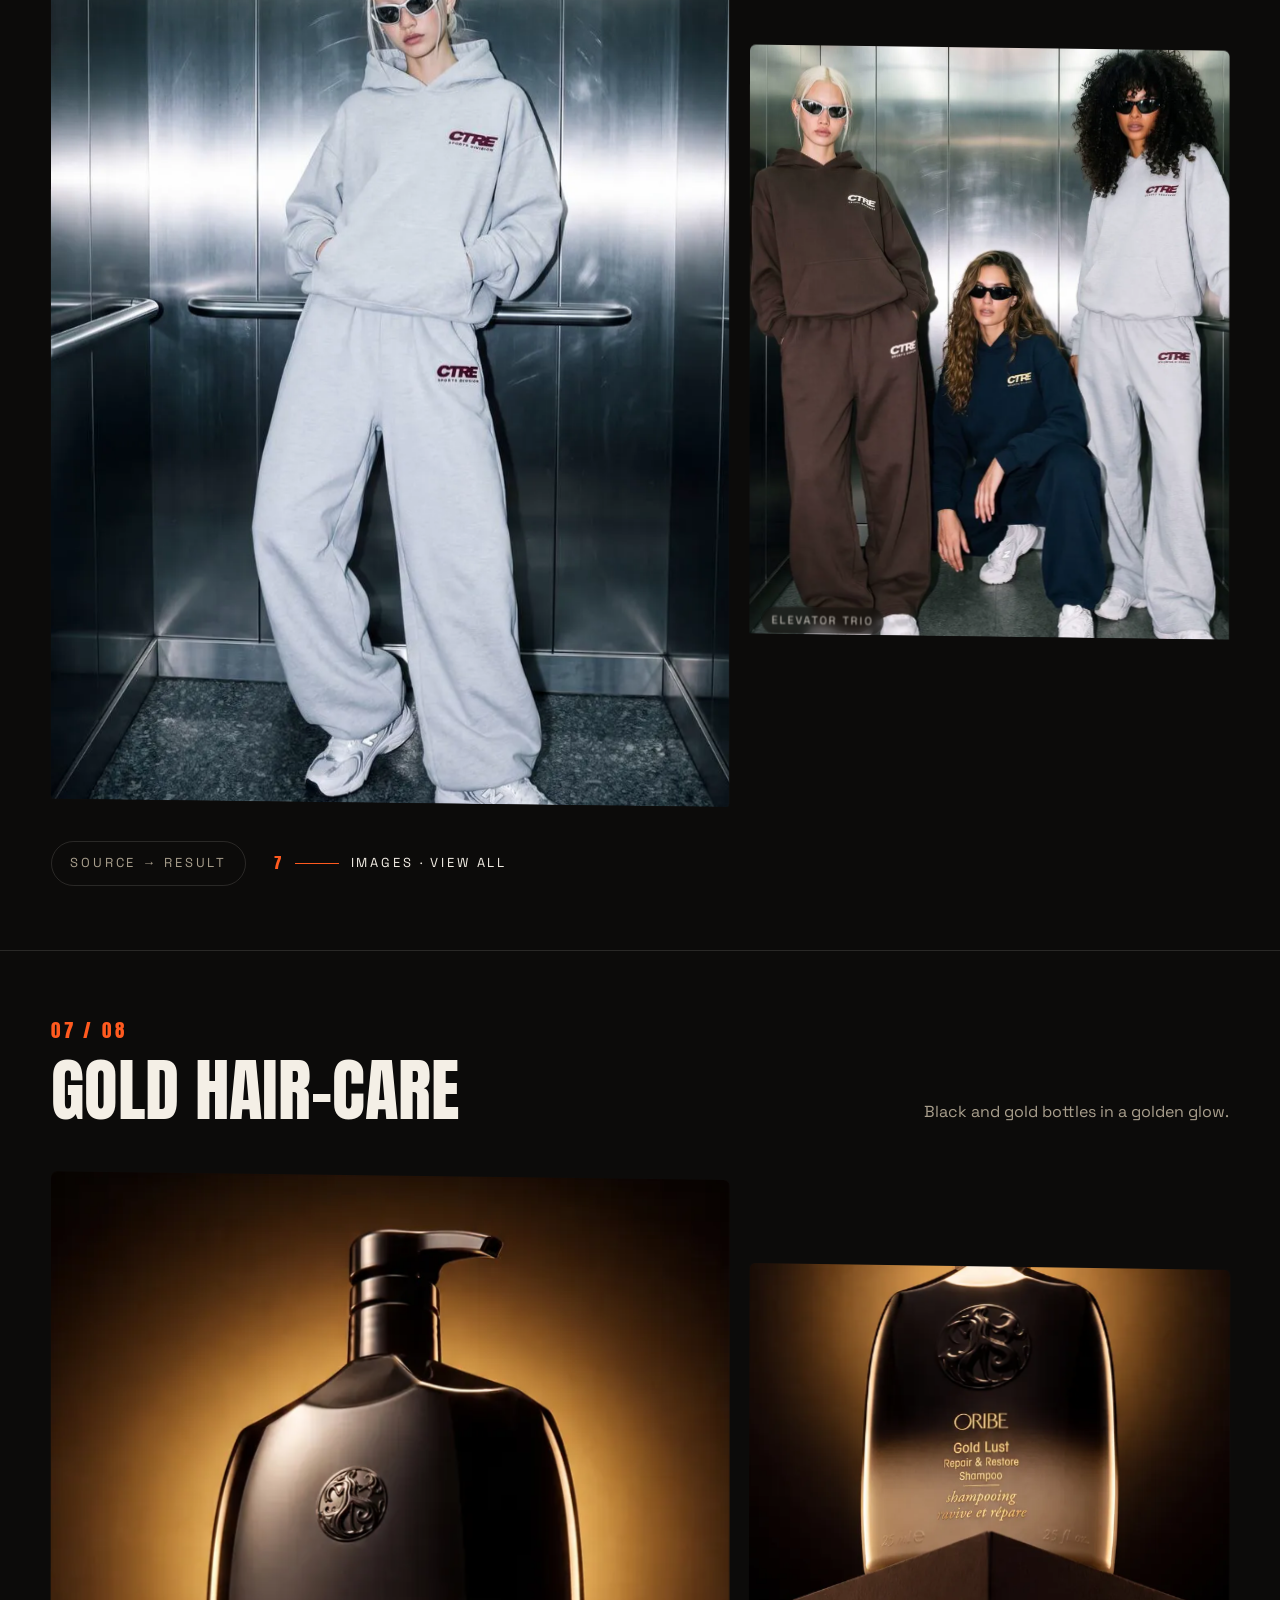
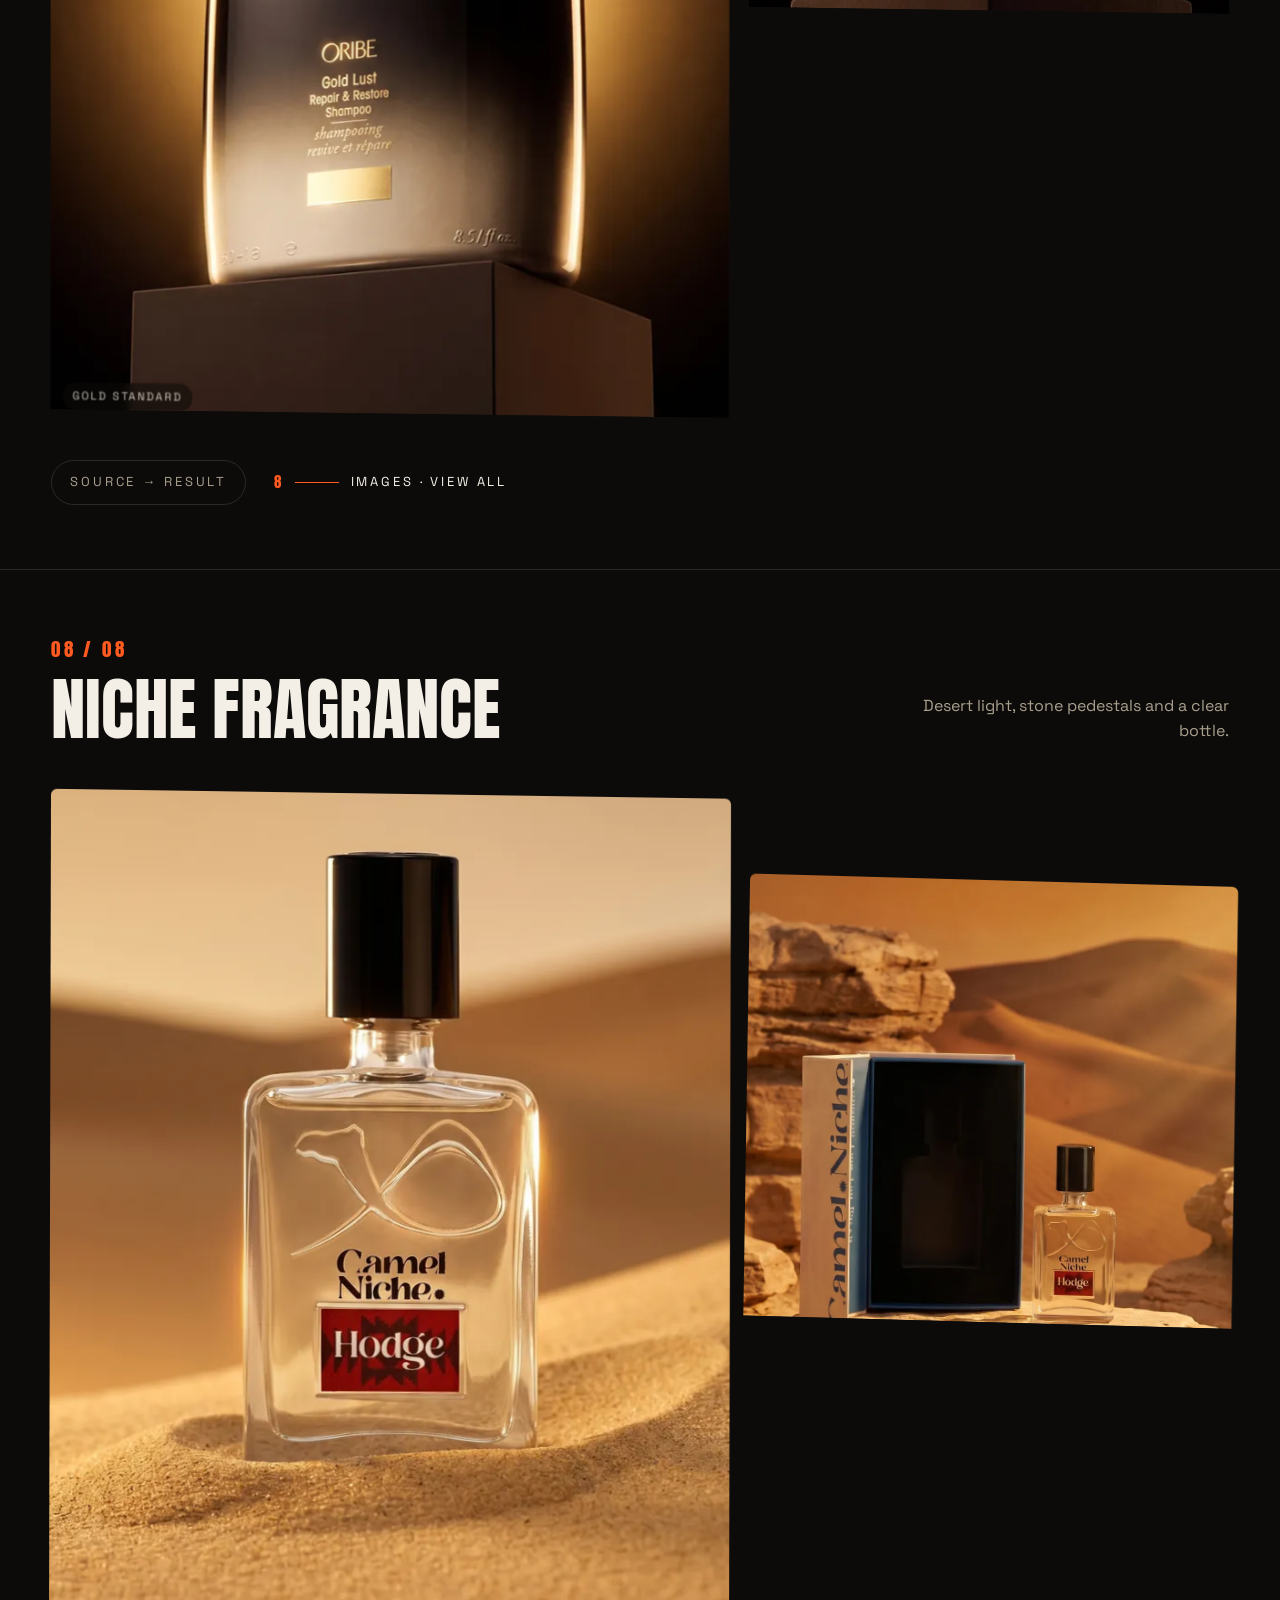
==== commit 1fe69c58: "Revise descriptions for AI image generation process Updated text to reflect AI-generated images and " ====
--- a/index.html
+++ b/index.html
@@ -404,6 +404,20 @@
     <figure class="hcard"><img decoding="async" src="preview-v4/photos/ctre-group.webp" alt="Three models wearing tracksuits in three colorways"><figcaption>Tracksuits &middot; 3 colorways</figcaption></figure>
     <figure class="hcard"><img decoding="async" src="preview-v4/photos/croc-dramatic.webp" alt="Crocodile-texture handbag in dramatic light"><figcaption>Handbag &middot; Croc texture</figcaption></figure>
   </div>
+<script>
+/* rotate featured pieces on every load (fallback: static markup stays as is) */
+(function(){try{
+var SER=[["preview-v4/photos/samba-hero.webp", "preview-v4/photos/samba-float.webp", "preview-v4/photos/samba-side.webp", "preview-v4/photos/samba-macro.webp", "preview-v4/photos/samba-onfeet.webp", "preview-v4/photos/samba-flat.webp", "preview-v4/photos/samba-frontlow.webp", "preview-v4/photos/samba-letters.webp", "preview-v4/photos/samba-rear.webp", "preview-v4/photos/samba-sole.webp"], ["preview-v4/photos/derby-hero.webp", "preview-v4/photos/derby-float.webp", "preview-v4/photos/derby-profile.webp", "preview-v4/photos/derby-macro.webp", "preview-v4/photos/derby-strip.webp", "preview-v4/photos/derby-onfeet.webp", "preview-v4/photos/derby-top.webp", "preview-v4/photos/derby-pair.webp"], ["preview-v4/photos/heels-floatpair.webp", "preview-v4/photos/heels-hero.webp", "preview-v4/photos/heels-pair.webp", "preview-v4/photos/heels-flip.webp", "preview-v4/photos/heels-macro.webp", "preview-v4/photos/heels-top.webp"], ["preview-v4/photos/croc-dramatic.webp", "preview-v4/photos/croc-macro.webp", "preview-v4/photos/croc-bag.webp", "preview-v4/photos/croc-zipper.webp"], ["preview-v4/photos/gown-stairs.webp", "preview-v4/photos/gown-limo.webp", "preview-v4/photos/gown-stairsback.webp", "preview-v4/photos/gown-carpet.webp", "preview-v4/photos/gown-night.webp", "preview-v4/photos/gown-detail.webp", "preview-v4/photos/gown-heels.webp", "preview-v4/photos/gown-limo2.webp"], ["preview-v4/photos/ctre-group.webp", "preview-v4/photos/ctre-solo.webp", "preview-v4/photos/ctre-two.webp", "preview-v4/photos/ctre-greyfront.webp", "preview-v4/photos/ctre-greycrouch.webp", "preview-v4/photos/ctre-greysun.webp", "preview-v4/photos/ctre-navychest.webp"], ["preview-v4/photos/gold-hero.webp", "preview-v4/photos/gold-group.webp", "preview-v4/photos/gold-pump.webp", "preview-v4/photos/gold-tall.webp", "preview-v4/photos/gold-angle.webp", "preview-v4/photos/gold-lineup.webp", "preview-v4/photos/gold-tube.webp", "preview-v4/photos/gold-spray.webp"], ["preview-v4/photos/frag-hero.webp", "preview-v4/photos/frag-artifact.webp", "preview-v4/photos/frag-anchor.webp", "preview-v4/photos/frag-drift.webp", "preview-v4/photos/frag-dune.webp", "preview-v4/photos/frag-integrate.webp", "preview-v4/photos/frag-oasis.webp", "preview-v4/photos/frag-openbox.webp", "preview-v4/photos/frag-set.webp"]],T=["Classic Sneaker", "Monochrome Derby", "Stiletto Heels", "Croc Leather Bag", "Evening Gown", "Athletic Tracksuits", "Gold Hair-Care", "Niche Fragrance"],R={"preview-v4/photos/croc-bag.webp": 0.75, "preview-v4/photos/croc-dramatic.webp": 0.75, "preview-v4/photos/croc-macro.webp": 0.75, "preview-v4/photos/croc-zipper.webp": 0.75, "preview-v4/photos/ctre-greycrouch.webp": 0.75, "preview-v4/photos/ctre-greyfront.webp": 0.75, "preview-v4/photos/ctre-greysun.webp": 0.75, "preview-v4/photos/ctre-group.webp": 0.75, "preview-v4/photos/ctre-navychest.webp": 0.75, "preview-v4/photos/ctre-solo.webp": 0.75, "preview-v4/photos/ctre-two.webp": 0.75, "preview-v4/photos/derby-float.webp": 0.67, "preview-v4/photos/derby-hero.webp": 0.67, "preview-v4/photos/derby-macro.webp": 0.67, "preview-v4/photos/derby-onfeet.webp": 0.67, "preview-v4/photos/derby-pair.webp": 0.67, "preview-v4/photos/derby-profile.webp": 0.67, "preview-v4/photos/derby-strip.webp": 0.67, "preview-v4/photos/derby-top.webp": 0.67, "preview-v4/photos/dg-portrait.webp": 0.75, "preview-v4/photos/frag-artifact.webp": 0.67, "preview-v4/photos/frag-hero.webp": 0.67, "preview-v4/photos/gold-angle.webp": 0.67, "preview-v4/photos/gold-group.webp": 1.79, "preview-v4/photos/gold-hero.webp": 0.67, "preview-v4/photos/gold-lineup.webp": 1.79, "preview-v4/photos/gold-pump.webp": 0.67, "preview-v4/photos/gold-spray.webp": 0.67, "preview-v4/photos/gold-tall.webp": 0.67, "preview-v4/photos/gold-tube.webp": 0.67, "preview-v4/photos/gown-carpet.webp": 0.75, "preview-v4/photos/gown-detail.webp": 0.75, "preview-v4/photos/gown-heels.webp": 0.75, "preview-v4/photos/gown-limo.webp": 0.75, "preview-v4/photos/gown-limo2.webp": 0.75, "preview-v4/photos/gown-night.webp": 0.75, "preview-v4/photos/gown-stairs.webp": 0.75, "preview-v4/photos/gown-stairsback.webp": 0.75, "preview-v4/photos/heels-flip.webp": 0.75, "preview-v4/photos/heels-floatpair.webp": 0.75, "preview-v4/photos/heels-hero.webp": 0.75, "preview-v4/photos/heels-macro.webp": 0.75, "preview-v4/photos/heels-pair.webp": 0.75, "preview-v4/photos/heels-top.webp": 0.75, "preview-v4/photos/samba-flat.webp": 0.81, "preview-v4/photos/samba-float.webp": 0.75, "preview-v4/photos/samba-frontlow.webp": 0.75, "preview-v4/photos/samba-hero.webp": 0.81, "preview-v4/photos/samba-letters.webp": 0.75, "preview-v4/photos/samba-macro.webp": 0.81, "preview-v4/photos/samba-onfeet.webp": 0.75, "preview-v4/photos/samba-rear.webp": 0.75, "preview-v4/photos/samba-side.webp": 0.75, "preview-v4/photos/samba-sole.webp": 0.75, "preview-v4/photos/skin-basket.webp": 0.75, "preview-v4/photos/skin-berries.webp": 0.75, "preview-v4/photos/skin-dropper.webp": 0.67, "preview-v4/photos/skin-duo.webp": 0.67, "preview-v4/photos/skin-hero.webp": 0.67, "preview-v4/photos/skin-jar.webp": 0.75, "preview-v4/photos/skin-lather.webp": 0.75, "preview-v4/photos/skin-macro.webp": 0.67, "preview-v4/photos/skin-netbag.webp": 0.75, "preview-v4/photos/skin-portrait.webp": 0.67, "preview-v4/photos/frag-anchor.webp": 0.67, "preview-v4/photos/frag-drift.webp": 0.67, "preview-v4/photos/frag-dune.webp": 0.67, "preview-v4/photos/frag-integrate.webp": 0.67, "preview-v4/photos/frag-oasis.webp": 0.67, "preview-v4/photos/frag-openbox.webp": 0.67, "preview-v4/photos/frag-set.webp": 0.67};
+window.__ROT={SER:SER,T:T,R:R};
+function ok(u){return (R[u]||.75)<1.2;}
+function pick(a){return a[Math.floor(Math.random()*a.length)];}
+function shuffle(a){a=a.slice();for(var i=a.length-1;i>0;i--){var j=Math.floor(Math.random()*(i+1));var t=a[i];a[i]=a[j];a[j]=t;}return a;}
+var cards=document.querySelectorAll('#heroStrip .hcard');
+var order=shuffle([0,1,2,3,4,5,6,7]).slice(0,cards.length);
+cards.forEach(function(c,k){var si=order[k];var u=pick(SER[si].filter(ok));var im=c.querySelector('img');
+ im.setAttribute('src',u);im.setAttribute('alt',T[si]);var cap=c.querySelector('figcaption');if(cap){cap.textContent=T[si];cap.setAttribute('data-i18n','s'+si+'t');}});
+}catch(e){}})();
+</script>
   <div class="hero-low">
     <p class="hero-sub" data-fade data-i18n="heroSub"><b>Campaign images and short ad films</b> for your product, made from one simple photo. Finished by hand, delivered in days.</p>
     <div class="hero-cta" data-fade>
@@ -551,7 +565,7 @@
         <figcaption class="duo-cap"><span>Source reference</span><span>Final campaign image</span></figcaption>
       </figure></div>
     </div>
-    <div class="sactions"><button class="srcbtn" type="button" aria-expanded="false" data-i18n="srcBtn">Source &#8594; Result</button><button class="viewall" data-series="5"><b>10</b> <i></i> <span data-i18n="vAll">images &middot; View all</span></button></div>
+    <div class="sactions"><button class="srcbtn" type="button" aria-expanded="false" data-i18n="srcBtn">Source &#8594; Result</button><button class="viewall" data-series="0"><b>10</b> <i></i> <span data-i18n="vAll">images &middot; View all</span></button></div>
   </article>
 
     <article class="series" id="s1">
@@ -569,7 +583,7 @@
         <figcaption class="duo-cap"><span>Source reference</span><span>Final campaign image</span></figcaption>
       </figure></div>
     </div>
-    <div class="sactions"><button class="srcbtn" type="button" aria-expanded="false" data-i18n="srcBtn">Source &#8594; Result</button><button class="viewall" data-series="0"><b>8</b> <i></i> <span data-i18n="vAll">images &middot; View all</span></button></div>
+    <div class="sactions"><button class="srcbtn" type="button" aria-expanded="false" data-i18n="srcBtn">Source &#8594; Result</button><button class="viewall" data-series="1"><b>8</b> <i></i> <span data-i18n="vAll">images &middot; View all</span></button></div>
   </article>
 
   <article class="series" id="s2">
@@ -581,7 +595,7 @@
       <figure class="shot sp7 a-43 reveal"><img decoding="async" src="preview-v4/photos/heels-floatpair.webp" alt="White stiletto pumps floating over a dark mirrored surface"><figcaption class="cap">Floating pair</figcaption></figure>
       <figure class="shot sp5 a-43 push1 reveal"><img decoding="async" src="preview-v4/photos/heels-hero.webp" alt="Pair of cream stiletto pumps on a warm gradient"><figcaption class="cap">Cream pumps</figcaption></figure>
     </div>
-    <button class="viewall" data-series="1"><b>6</b> <i></i> <span data-i18n="vAll">images &middot; View all</span></button>
+    <button class="viewall" data-series="2"><b>6</b> <i></i> <span data-i18n="vAll">images &middot; View all</span></button>
   </article>
 
   <article class="series" id="s3">
@@ -599,7 +613,7 @@
         <figcaption class="duo-cap"><span>Source reference</span><span>Final campaign image</span></figcaption>
       </figure></div>
     </div>
-    <div class="sactions"><button class="srcbtn" type="button" aria-expanded="false" data-i18n="srcBtn">Source &#8594; Result</button><button class="viewall" data-series="2"><b>4</b> <i></i> <span data-i18n="vAll">images &middot; View all</span></button></div>
+    <div class="sactions"><button class="srcbtn" type="button" aria-expanded="false" data-i18n="srcBtn">Source &#8594; Result</button><button class="viewall" data-series="3"><b>4</b> <i></i> <span data-i18n="vAll">images &middot; View all</span></button></div>
   </article>
 
   <article class="series" id="s4">
@@ -617,7 +631,7 @@
         <figcaption class="duo-cap"><span>Source reference</span><span>Final campaign image</span></figcaption>
       </figure></div>
     </div>
-    <div class="sactions"><button class="srcbtn" type="button" aria-expanded="false" data-i18n="srcBtn">Source &#8594; Result</button><button class="viewall" data-series="3"><b>8</b> <i></i> <span data-i18n="vAll">images &middot; View all</span></button></div>
+    <div class="sactions"><button class="srcbtn" type="button" aria-expanded="false" data-i18n="srcBtn">Source &#8594; Result</button><button class="viewall" data-series="4"><b>8</b> <i></i> <span data-i18n="vAll">images &middot; View all</span></button></div>
   </article>
 
   <article class="series" id="s5">
@@ -635,7 +649,7 @@
         <figcaption class="duo-cap"><span>Source reference</span><span>Final campaign image</span></figcaption>
       </figure></div>
     </div>
-    <div class="sactions"><button class="srcbtn" type="button" aria-expanded="false" data-i18n="srcBtn">Source &#8594; Result</button><button class="viewall" data-series="4"><b>7</b> <i></i> <span data-i18n="vAll">images &middot; View all</span></button></div>
+    <div class="sactions"><button class="srcbtn" type="button" aria-expanded="false" data-i18n="srcBtn">Source &#8594; Result</button><button class="viewall" data-series="5"><b>7</b> <i></i> <span data-i18n="vAll">images &middot; View all</span></button></div>
   </article>
 
 
@@ -680,12 +694,12 @@
       <span class="row"><span data-i18n="prT1">How the work</span></span>
       <span class="row"><span data-i18n="prT2">is made<span class="gold">.</span></span></span>
     </h2>
-    <p class="sec-note" data-i18n="prNote">Each image is generated with Google Flow (Nano Banana), upscaled with Magnific, then retouched and reviewed by hand before delivery. Films follow the same path: reference preparation, generation, edit, review.</p>
+    <p class="sec-note" data-i18n="prNote">Each image is generated with AI, upscaled to print-sharp detail, then retouched and reviewed by hand before delivery. Films follow the same path: reference preparation, generation, edit, review.</p>
     <span class="ghost" aria-hidden="true">03</span>
   </div>
   <div class="steps">
     <div class="step reveal"><span class="n">01</span><h3 data-i18n="st1h">Send one photo</h3><p data-i18n="st1p">Send a simple photo of your product on WhatsApp. That is all the input the process needs.</p></div>
-    <div class="step reveal"><span class="n">02</span><h3 data-i18n="st2h">Generate &amp; upscale</h3><p data-i18n="st2p">Concept scenes are generated with Google Flow (Nano Banana) and upscaled with Magnific for print-sharp detail.</p></div>
+    <div class="step reveal"><span class="n">02</span><h3 data-i18n="st2h">Generate &amp; upscale</h3><p data-i18n="st2p">Concept scenes are generated with AI and upscaled for print-sharp detail.</p></div>
     <div class="step reveal"><span class="n">03</span><h3 data-i18n="st3h">Finish by hand</h3><p data-i18n="st3p">Every image is retouched and reviewed by hand before delivery. Films are edited to a final cut.</p></div>
   </div>
   <div class="cta-row"><a class="btn-solid magnet" data-wa data-i18n="ctaProcess" href="https://wa.me/201556528559?text=Hi%20Abdelrahman%2C%20I%27d%20like%20to%20start%20with%20one%20photo%20of%20my%20product.">Send one product photo on WhatsApp &#8599;</a></div>
@@ -766,6 +780,30 @@
 <script src="preview-v4/js/ScrollTrigger.min.js"></script>
 <script src="preview-v4/js/lenis.min.js"></script>
 <script>
+(function(){try{
+var ROT=window.__ROT;if(!ROT)return;var R=ROT.R;
+function shuffle(a){a=a.slice();for(var i=a.length-1;i>0;i--){var j=Math.floor(Math.random()*(i+1));var t=a[i];a[i]=a[j];a[j]=t;}return a;}
+document.querySelectorAll('article.series').forEach(function(art,si){
+ var shots=art.querySelectorAll('.sgrid .shot');var pool=(ROT.SER[si]||[]).filter(function(u){return (R[u]||.75)<1.2;});
+ if(shots.length<2||pool.length<2)return;
+ var keep={};shots.forEach(function(f){var im=f.querySelector('img'),cp=f.querySelector('.cap');if(im&&cp)keep[im.getAttribute('src')]=cp.textContent;});
+ var pk=shuffle(pool).slice(0,shots.length);
+ shots.forEach(function(f,k){var im=f.querySelector('img'),cp=f.querySelector('.cap');im.setAttribute('src',pk[k]);
+  im.setAttribute('alt',ROT.T[si]);
+  if(cp){if(keep[pk[k]]){cp.textContent=keep[pk[k]];}else{cp.parentNode.removeChild(cp);}}});
+});
+var pairs=[],seen={};
+document.querySelectorAll('#proof figure.duo,.duo-wrap figure.duo').forEach(function(d){
+ var a=d.querySelector('.duo-ref img'),b=d.querySelector('.duo-res img');if(!a||!b)return;
+ var ra=a.getAttribute('src'),rb=b.getAttribute('src');if(seen[ra])return;seen[ra]=1;pairs.push([ra,rb]);});
+var tgt=document.querySelectorAll('#proof figure.duo');
+if(pairs.length>=tgt.length){var pp=shuffle(pairs).slice(0,tgt.length);
+ tgt.forEach(function(d,k){var a=d.querySelector('.duo-ref img'),b=d.querySelector('.duo-res img');
+  a.setAttribute('src',pp[k][0]);b.setAttribute('src',pp[k][1]);
+  a.setAttribute('alt','Simple source photo of the product');b.setAttribute('alt','Finished campaign image of the product');});}
+}catch(e){}})();
+</script>
+<script>
 (function(){
 "use strict";
 var reduced = window.matchMedia('(prefers-reduced-motion: reduce)').matches;
@@ -784,16 +822,7 @@
 document.getElementById('mq2').innerHTML = mq2 + mq2;
 
 /* series data for lightbox */
-var SERIES = [
-  ["preview-v4/photos/derby-hero.webp", "preview-v4/photos/derby-float.webp", "preview-v4/photos/derby-profile.webp", "preview-v4/photos/derby-macro.webp", "preview-v4/photos/derby-strip.webp", "preview-v4/photos/derby-onfeet.webp", "preview-v4/photos/derby-top.webp", "preview-v4/photos/derby-pair.webp"],
-  ["preview-v4/photos/heels-floatpair.webp", "preview-v4/photos/heels-hero.webp", "preview-v4/photos/heels-pair.webp", "preview-v4/photos/heels-flip.webp", "preview-v4/photos/heels-macro.webp", "preview-v4/photos/heels-top.webp"],
-  ["preview-v4/photos/croc-dramatic.webp", "preview-v4/photos/croc-macro.webp", "preview-v4/photos/croc-bag.webp", "preview-v4/photos/croc-zipper.webp"],
-  ["preview-v4/photos/gown-stairs.webp", "preview-v4/photos/gown-limo.webp", "preview-v4/photos/gown-stairsback.webp", "preview-v4/photos/gown-carpet.webp", "preview-v4/photos/gown-night.webp", "preview-v4/photos/gown-detail.webp", "preview-v4/photos/gown-heels.webp", "preview-v4/photos/gown-limo2.webp"],
-  ["preview-v4/photos/ctre-group.webp", "preview-v4/photos/ctre-solo.webp", "preview-v4/photos/ctre-two.webp", "preview-v4/photos/ctre-greyfront.webp", "preview-v4/photos/ctre-greycrouch.webp", "preview-v4/photos/ctre-greysun.webp", "preview-v4/photos/ctre-navychest.webp"]
-  ,["preview-v4/photos/samba-hero.webp", "preview-v4/photos/samba-float.webp", "preview-v4/photos/samba-side.webp", "preview-v4/photos/samba-macro.webp", "preview-v4/photos/samba-onfeet.webp", "preview-v4/photos/samba-flat.webp", "preview-v4/photos/samba-frontlow.webp", "preview-v4/photos/samba-letters.webp", "preview-v4/photos/samba-rear.webp", "preview-v4/photos/samba-sole.webp"]
-  ,["preview-v4/photos/skin-hero.webp", "preview-v4/photos/skin-berries.webp", "preview-v4/photos/skin-lather.webp", "preview-v4/photos/skin-duo.webp", "preview-v4/photos/skin-portrait.webp", "preview-v4/photos/skin-macro.webp", "preview-v4/photos/skin-basket.webp", "preview-v4/photos/skin-netbag.webp", "preview-v4/photos/skin-jar.webp", "preview-v4/photos/skin-dropper.webp"]
-  ,["preview-v4/photos/gold-hero.webp", "preview-v4/photos/gold-group.webp", "preview-v4/photos/gold-pump.webp", "preview-v4/photos/gold-tall.webp", "preview-v4/photos/gold-angle.webp", "preview-v4/photos/gold-lineup.webp", "preview-v4/photos/gold-tube.webp", "preview-v4/photos/gold-spray.webp"]
-];
+var SERIES = [["preview-v4/photos/samba-hero.webp", "preview-v4/photos/samba-float.webp", "preview-v4/photos/samba-side.webp", "preview-v4/photos/samba-macro.webp", "preview-v4/photos/samba-onfeet.webp", "preview-v4/photos/samba-flat.webp", "preview-v4/photos/samba-frontlow.webp", "preview-v4/photos/samba-letters.webp", "preview-v4/photos/samba-rear.webp", "preview-v4/photos/samba-sole.webp"], ["preview-v4/photos/derby-hero.webp", "preview-v4/photos/derby-float.webp", "preview-v4/photos/derby-profile.webp", "preview-v4/photos/derby-macro.webp", "preview-v4/photos/derby-strip.webp", "preview-v4/photos/derby-onfeet.webp", "preview-v4/photos/derby-top.webp", "preview-v4/photos/derby-pair.webp"], ["preview-v4/photos/heels-floatpair.webp", "preview-v4/photos/heels-hero.webp", "preview-v4/photos/heels-pair.webp", "preview-v4/photos/heels-flip.webp", "preview-v4/photos/heels-macro.webp", "preview-v4/photos/heels-top.webp"], ["preview-v4/photos/croc-dramatic.webp", "preview-v4/photos/croc-macro.webp", "preview-v4/photos/croc-bag.webp", "preview-v4/photos/croc-zipper.webp"], ["preview-v4/photos/gown-stairs.webp", "preview-v4/photos/gown-limo.webp", "preview-v4/photos/gown-stairsback.webp", "preview-v4/photos/gown-carpet.webp", "preview-v4/photos/gown-night.webp", "preview-v4/photos/gown-detail.webp", "preview-v4/photos/gown-heels.webp", "preview-v4/photos/gown-limo2.webp"], ["preview-v4/photos/ctre-group.webp", "preview-v4/photos/ctre-solo.webp", "preview-v4/photos/ctre-two.webp", "preview-v4/photos/ctre-greyfront.webp", "preview-v4/photos/ctre-greycrouch.webp", "preview-v4/photos/ctre-greysun.webp", "preview-v4/photos/ctre-navychest.webp"], ["preview-v4/photos/gold-hero.webp", "preview-v4/photos/gold-group.webp", "preview-v4/photos/gold-pump.webp", "preview-v4/photos/gold-tall.webp", "preview-v4/photos/gold-angle.webp", "preview-v4/photos/gold-lineup.webp", "preview-v4/photos/gold-tube.webp", "preview-v4/photos/gold-spray.webp"], ["preview-v4/photos/frag-hero.webp", "preview-v4/photos/frag-artifact.webp", "preview-v4/photos/frag-anchor.webp", "preview-v4/photos/frag-drift.webp", "preview-v4/photos/frag-dune.webp", "preview-v4/photos/frag-integrate.webp", "preview-v4/photos/frag-oasis.webp", "preview-v4/photos/frag-openbox.webp", "preview-v4/photos/frag-set.webp"]];
 
 /* lightbox */
 var lb=document.getElementById('lb'), lbImg=document.getElementById('lbImg'), lbVid=document.getElementById('lbVid'), lbVidLink=document.getElementById('lbVidLink'),
@@ -1030,9 +1059,9 @@
 s5t:'Athletic Tracksuits',s5g:'Three colorways, one elevator, flash photography.',
 s6t:'Skincare Ritual',s6g:'Lather, glass and fresh ingredients.',
 prLabel:'04 &mdash; Process',prT1:'How the work',prT2:'is made<span class="gold">.</span>',
-prNote:'Each image is generated with Google Flow (Nano Banana), upscaled with Magnific, then retouched and reviewed by hand before delivery. Films follow the same path: reference preparation, generation, edit, review.',
+prNote:'Each image is generated with AI, upscaled to print-sharp detail, then retouched and reviewed by hand before delivery. Films follow the same path: reference preparation, generation, edit, review.',
 st1h:'Send one photo',st1p:'Send a simple photo of your product on WhatsApp. That is all the input the process needs.',
-st2h:'Generate &amp; upscale',st2p:'Concept scenes are generated with Google Flow (Nano Banana) and upscaled with Magnific for print-sharp detail.',
+st2h:'Generate &amp; upscale',st2p:'Concept scenes are generated with AI and upscaled for print-sharp detail.',
 st3h:'Finish by hand',st3p:'Every image is retouched and reviewed by hand before delivery. Films are edited to a final cut.',
 ctaProcess:'Send one product photo on WhatsApp &#8599;',
 fpH:'Commercial use',fpP:"You keep the rights to your own product assets and logos. AI-generated images are subject to the generation tools' terms, so exclusive copyright registration cannot be promised.",
@@ -1067,9 +1096,9 @@
 s5t:'تراكات رياضية',s5g:'تلات ألوان، أسانسير واحد، وتصوير بفلاش.',
 s6t:'عناية بالبشرة',s6g:'رغوة، زجاج، ومكونات طازجة.',
 prLabel:'04 — الخطوات',prT1:'الشغل ده',prT2:'بيتعمل إزاي<span class="gold">.</span>',
-prNote:'كل صورة بتتولد بـ Google Flow (Nano Banana)، وبتترفع جودتها بـ Magnific، وبعدين بتتشطب وبتتراجع باليد قبل التسليم. الأفلام ماشية بنفس الطريق: تجهيز المرجع، توليد، مونتاج، مراجعة.',
+prNote:'كل صورة بتتولد بالذكاء الاصطناعي، وبتترفع جودتها لتفاصيل حادة، وبعدين بتتشطب وبتتراجع باليد قبل التسليم. الأفلام ماشية بنفس الطريق: تجهيز المرجع، توليد، مونتاج، مراجعة.',
 st1h:'ابعت صورة واحدة',st1p:'ابعت صورة بسيطة لمنتجك على واتساب. دي كل الحاجة اللي الشغل محتاجها.',
-st2h:'توليد ورفع جودة',st2p:'مشاهد بأفكار مختلفة بتتولد بـ Google Flow (Nano Banana) وبتترفع بـ Magnific لتفاصيل حادة تصلح للطباعة.',
+st2h:'توليد ورفع جودة',st2p:'مشاهد بأفكار مختلفة بتتولد بالذكاء الاصطناعي وبتترفع لتفاصيل حادة تصلح للطباعة.',
 st3h:'تشطيب باليد',st3p:'كل صورة بتتشطب وبتتراجع باليد قبل التسليم. الأفلام بتتمونتج لقص نهائي.',
 ctaProcess:'ابعت صورة منتجك على واتساب ↗',
 fpH:'الاستخدام التجاري',fpP:'حقوق صور منتجاتك ولوجوهاتك بتفضل ليك. الصور المتولدة بالذكاء الاصطناعي تابعة لشروط أدوات التوليد، فمينفعش نعدك بتسجيل حقوق ملكية حصري.',
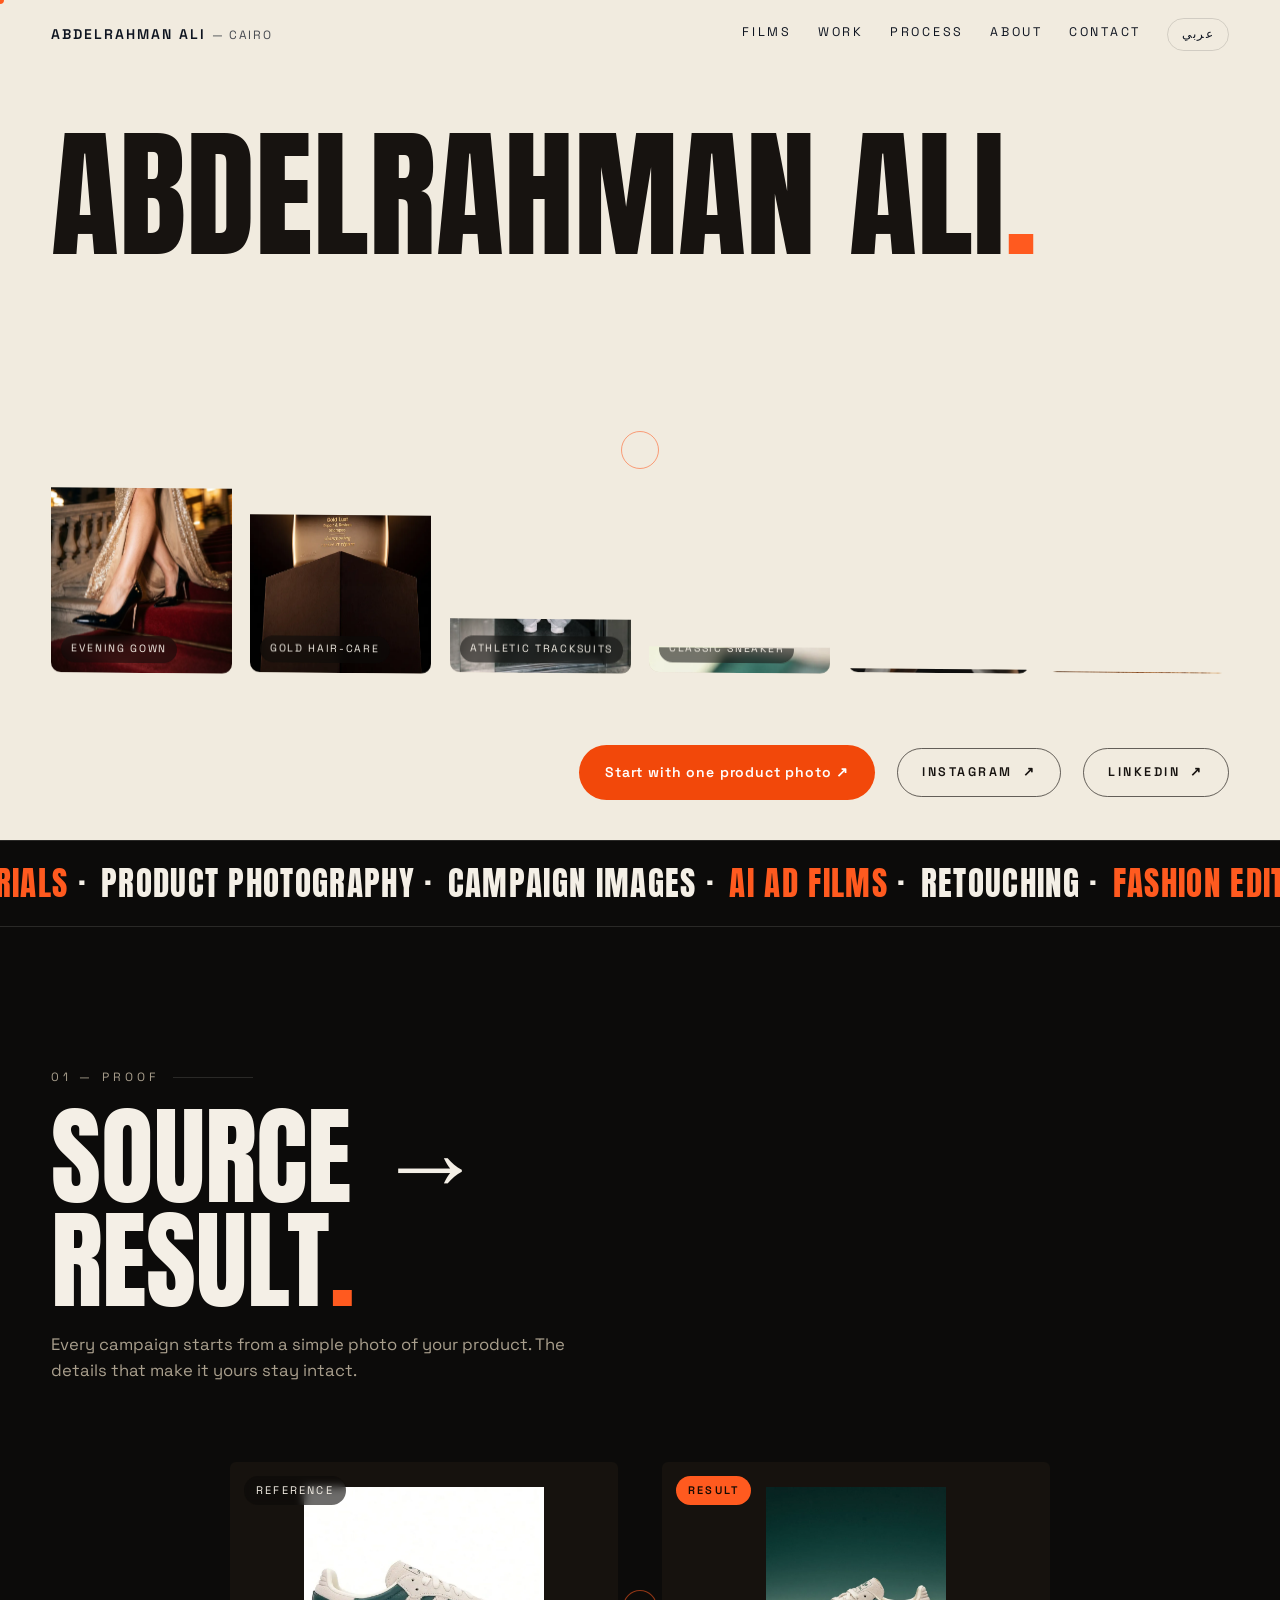
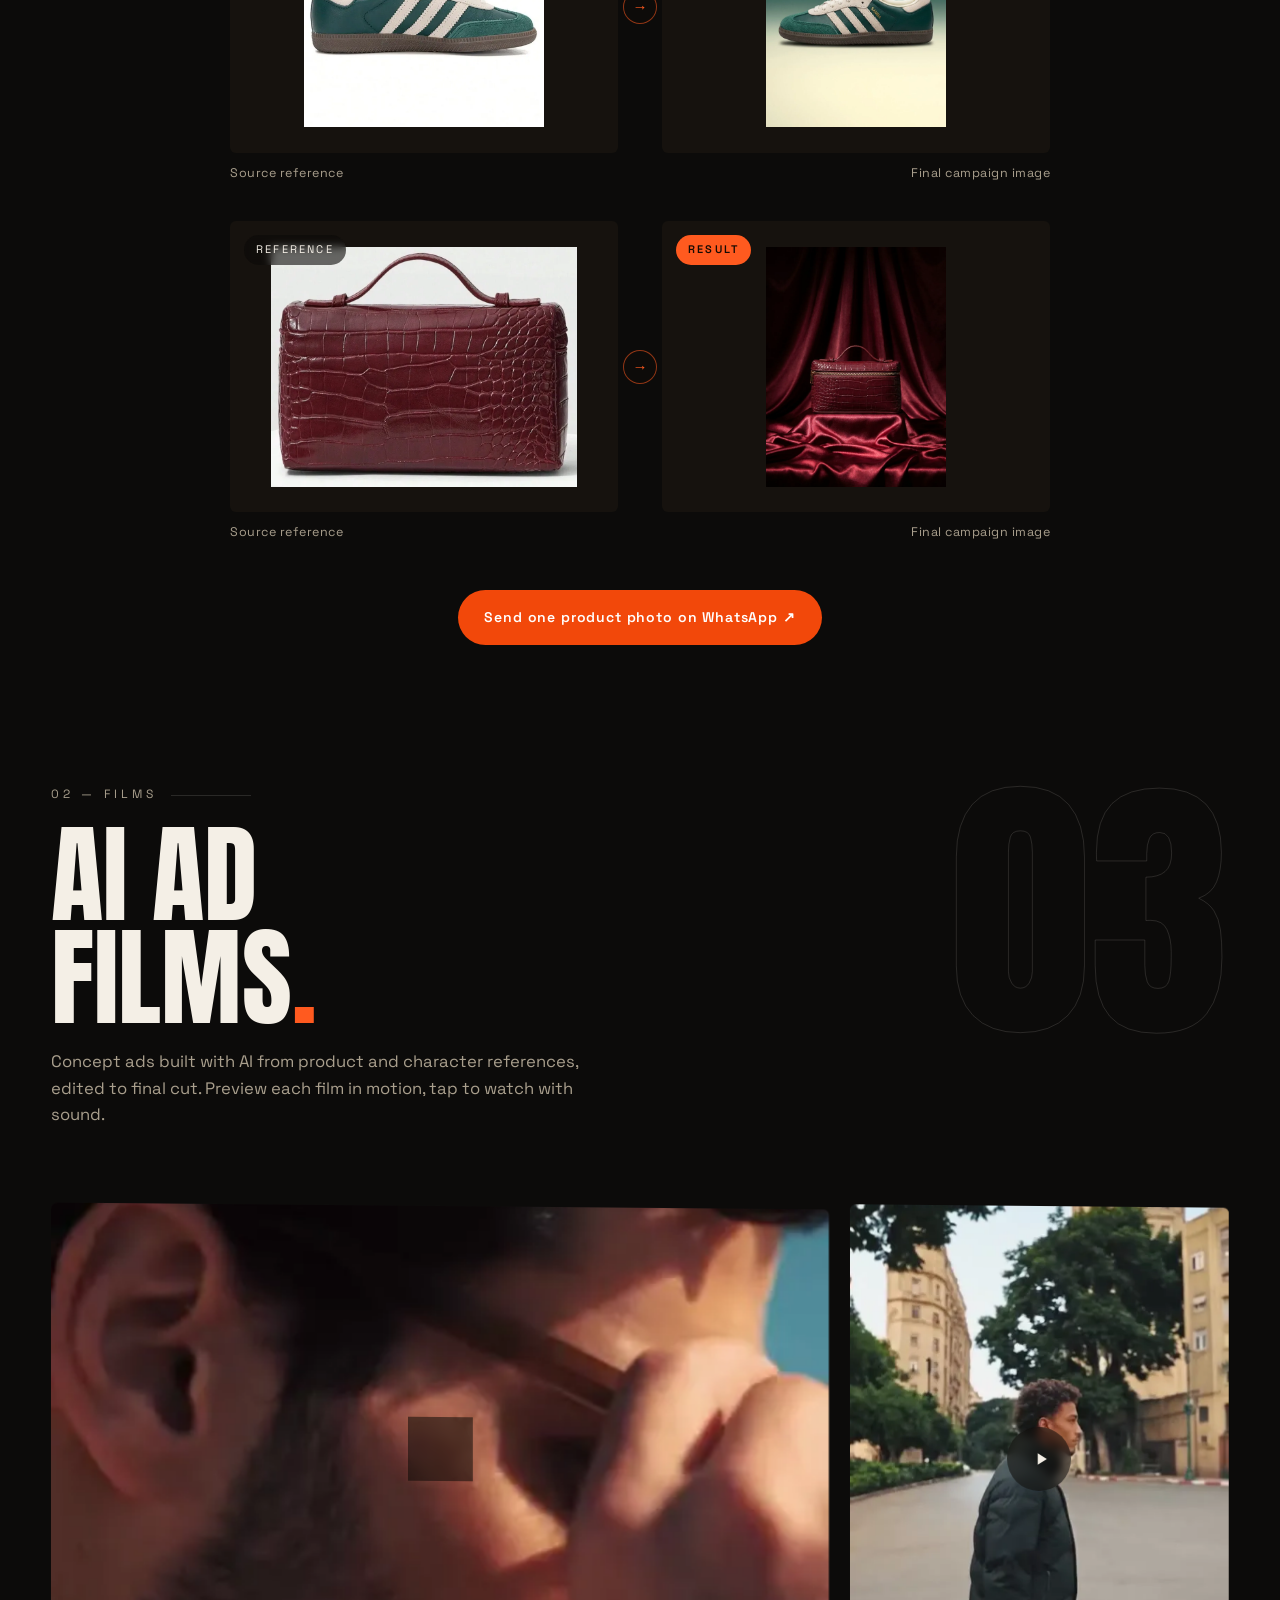
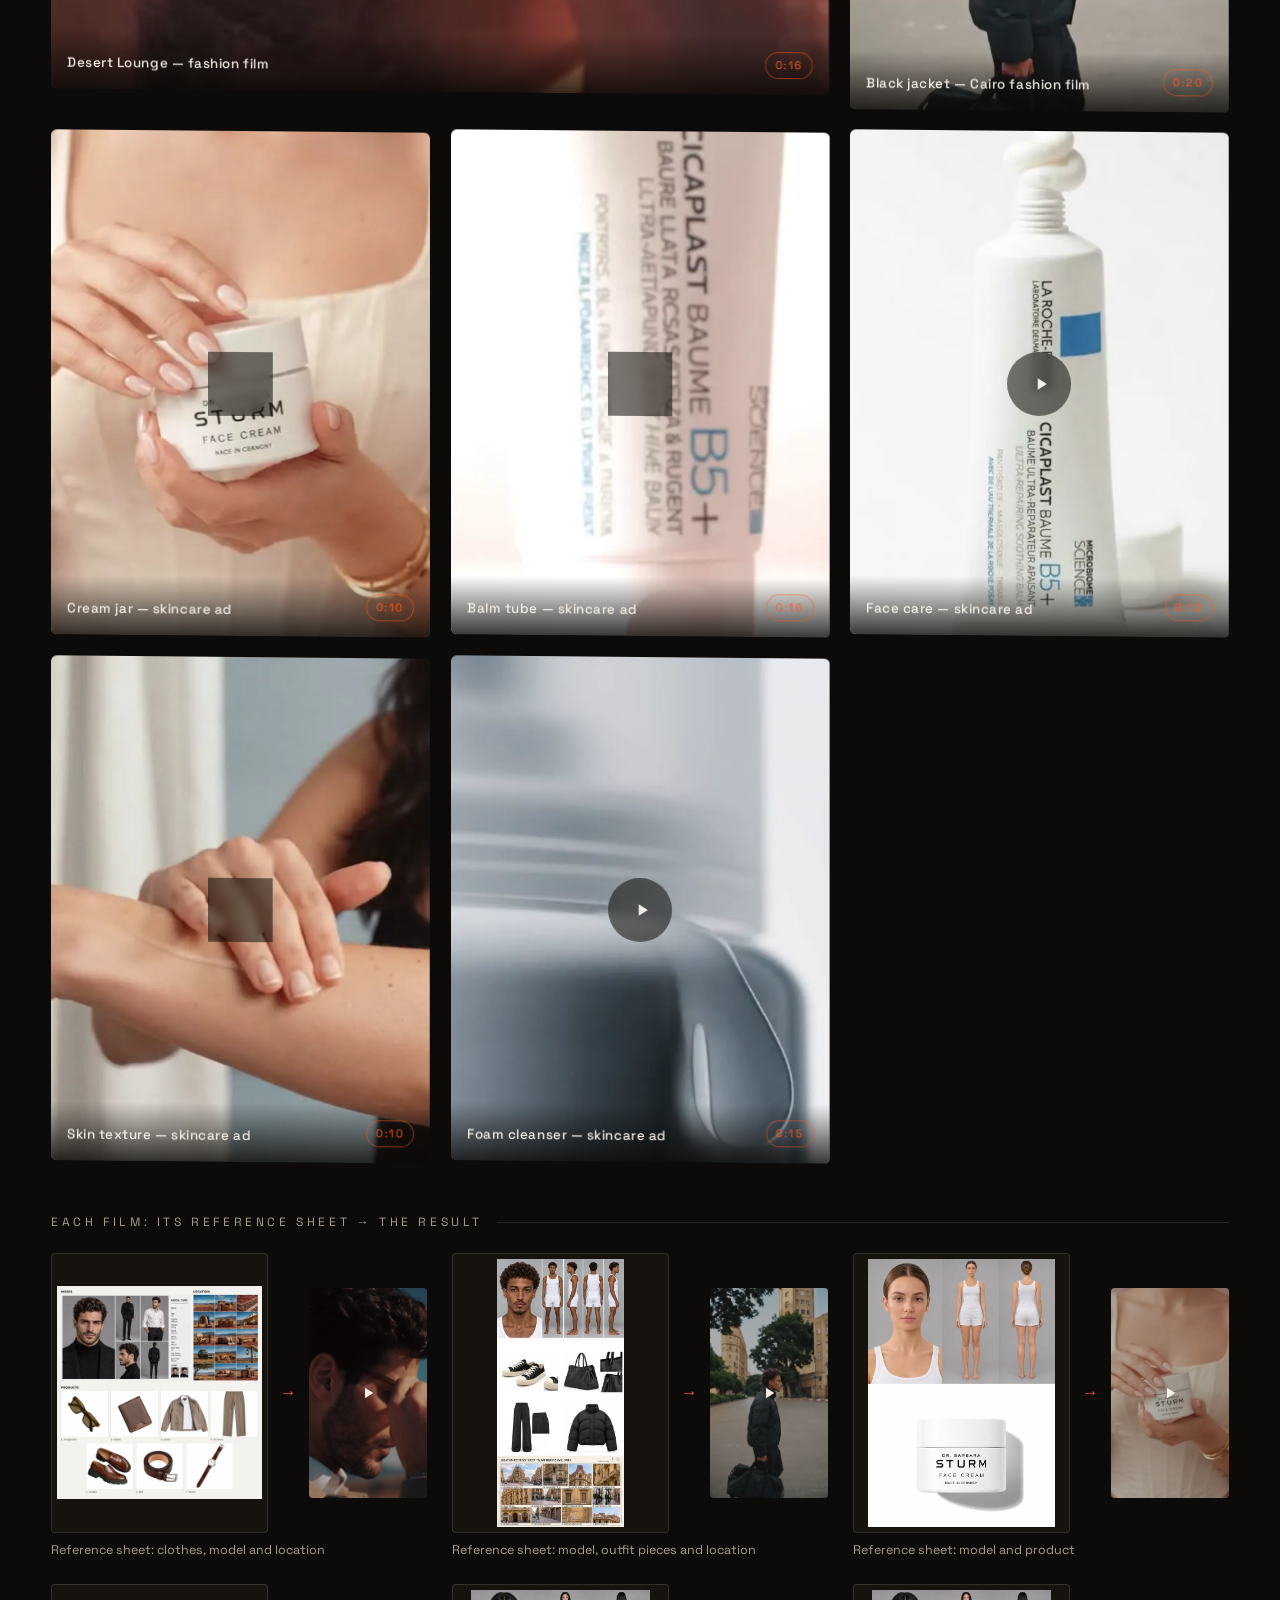
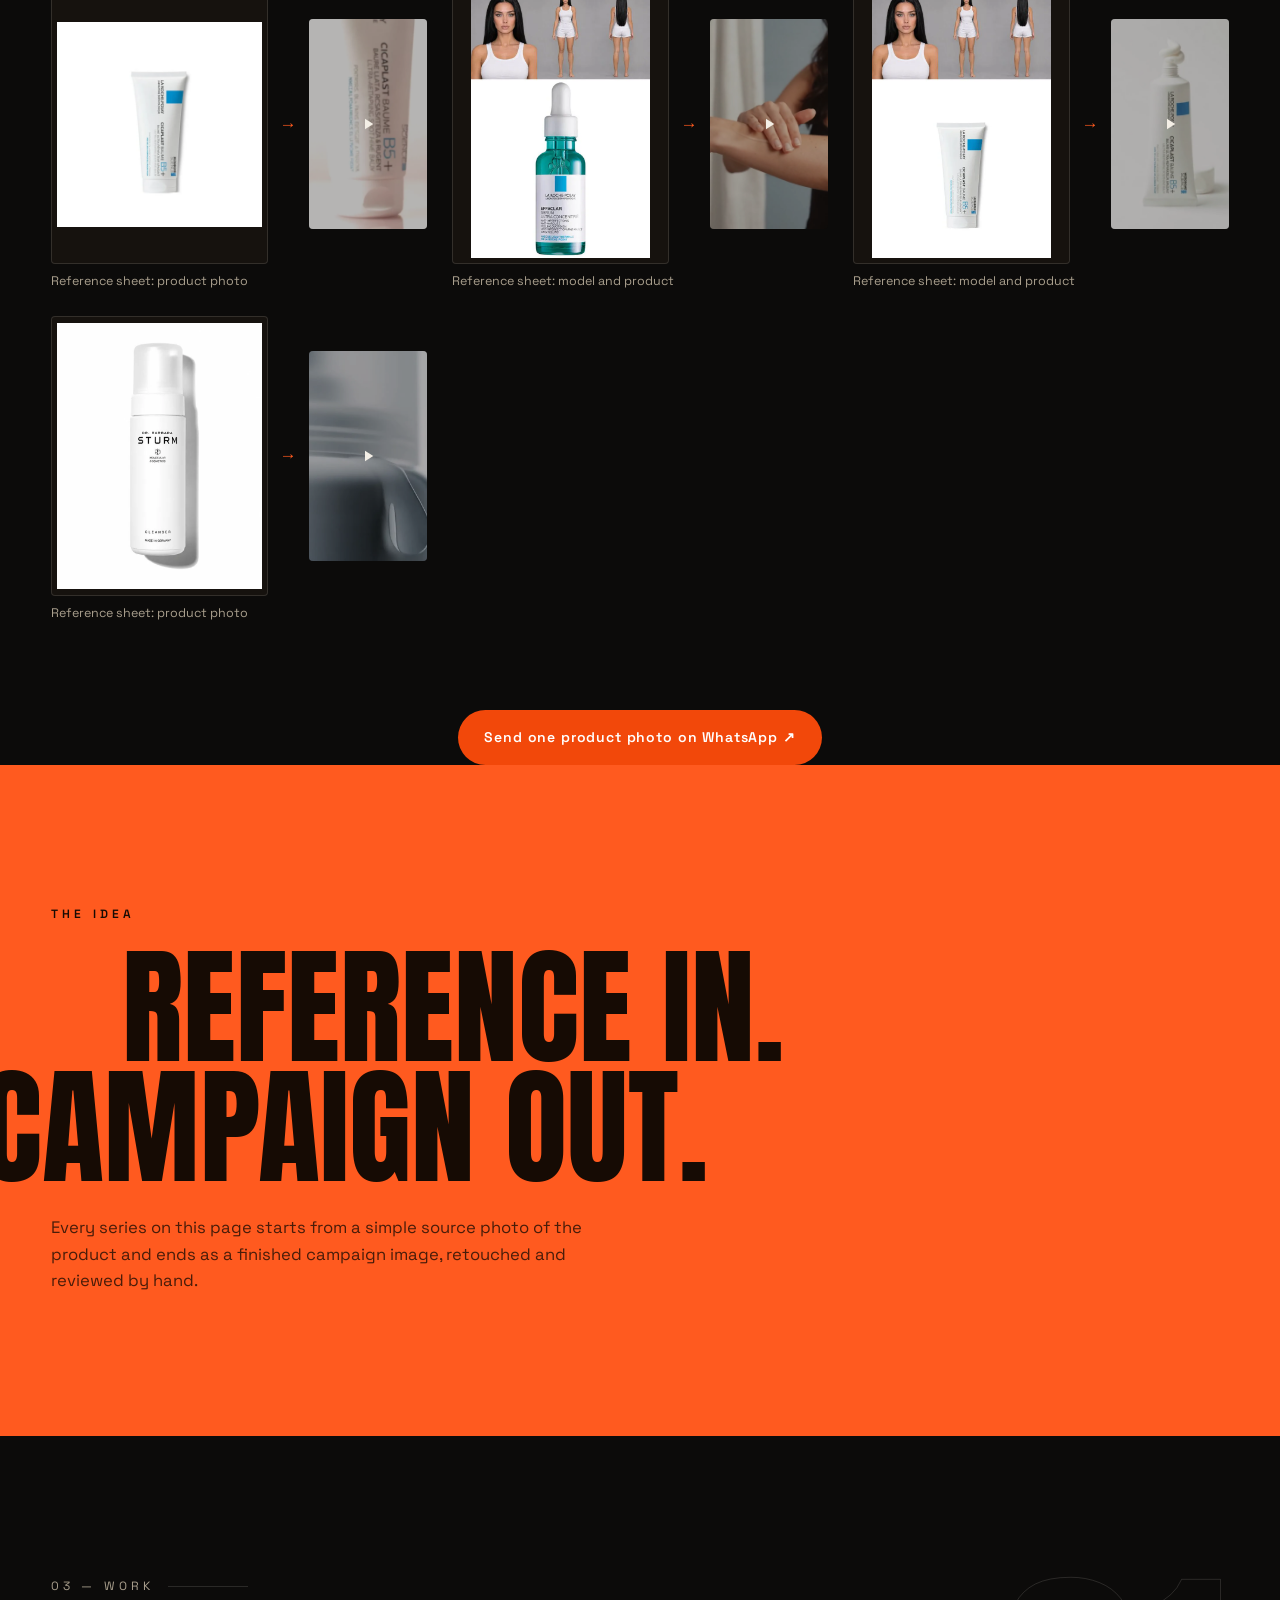
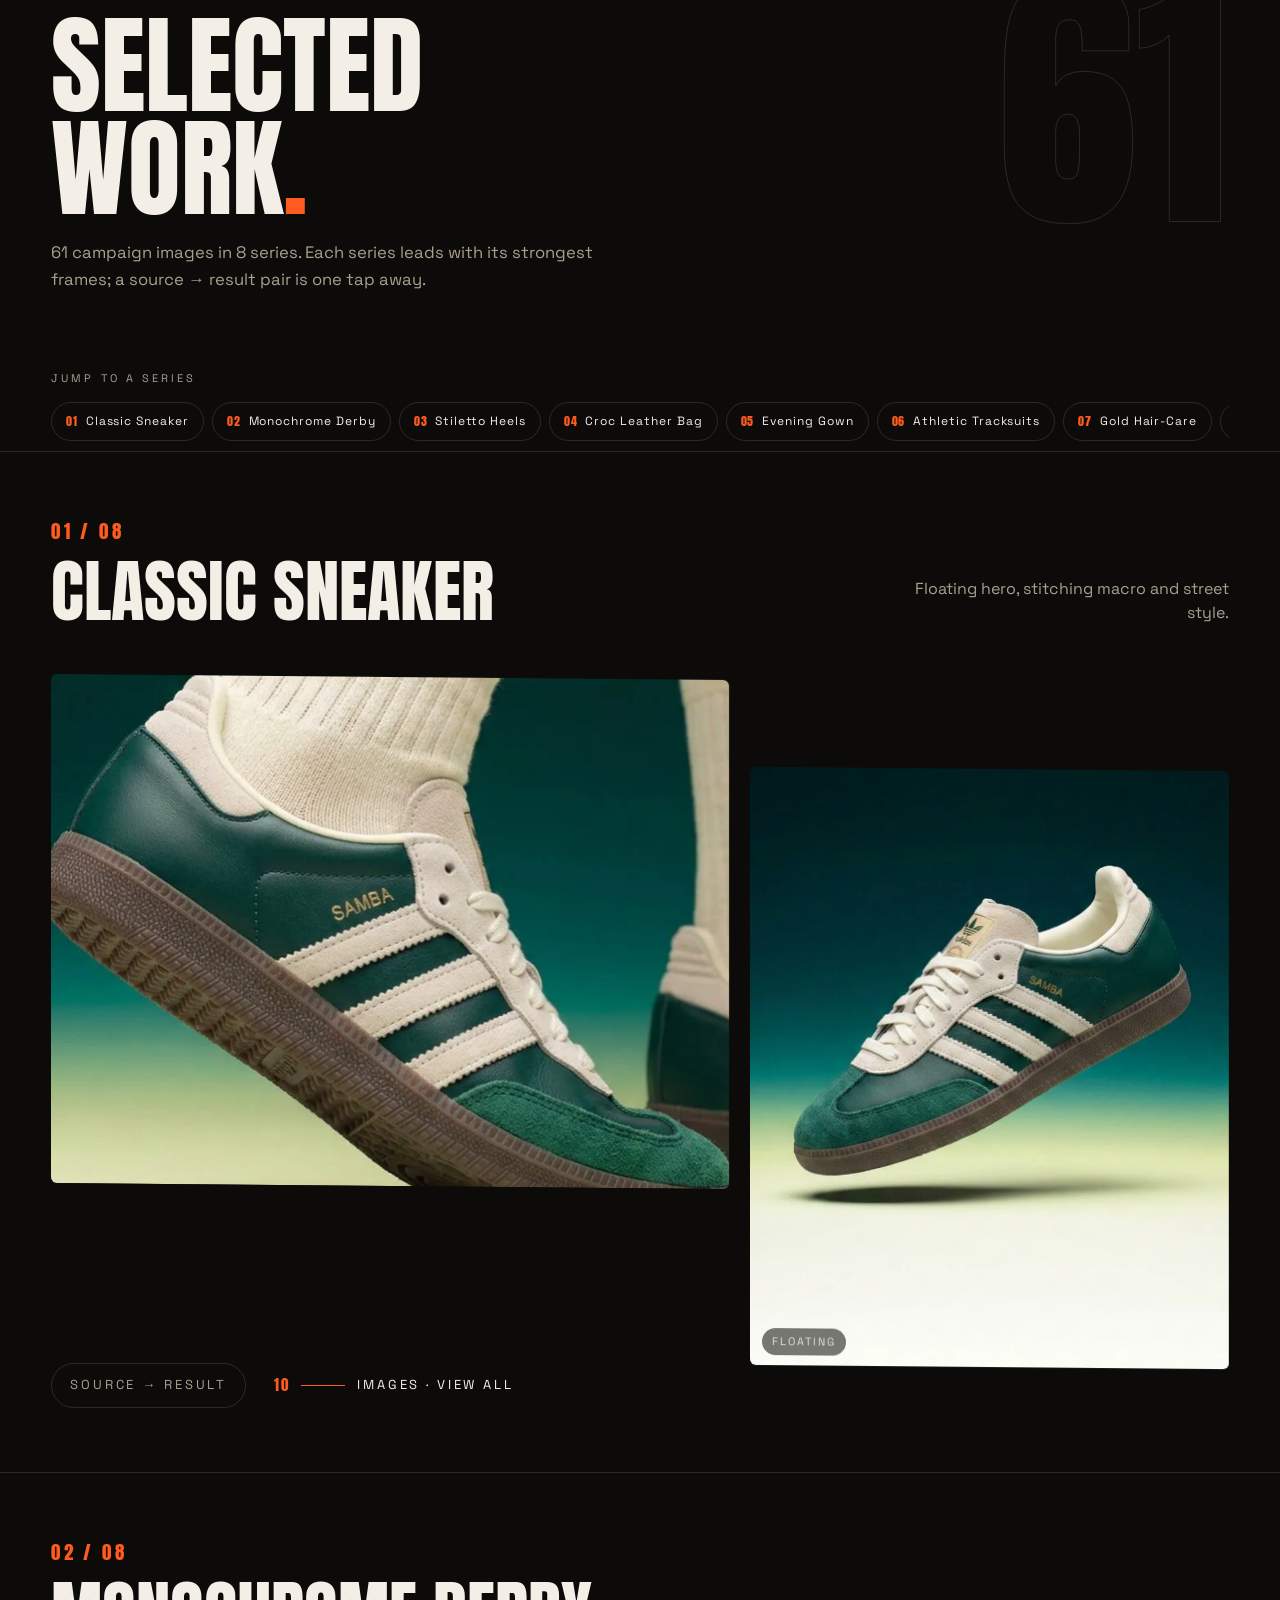
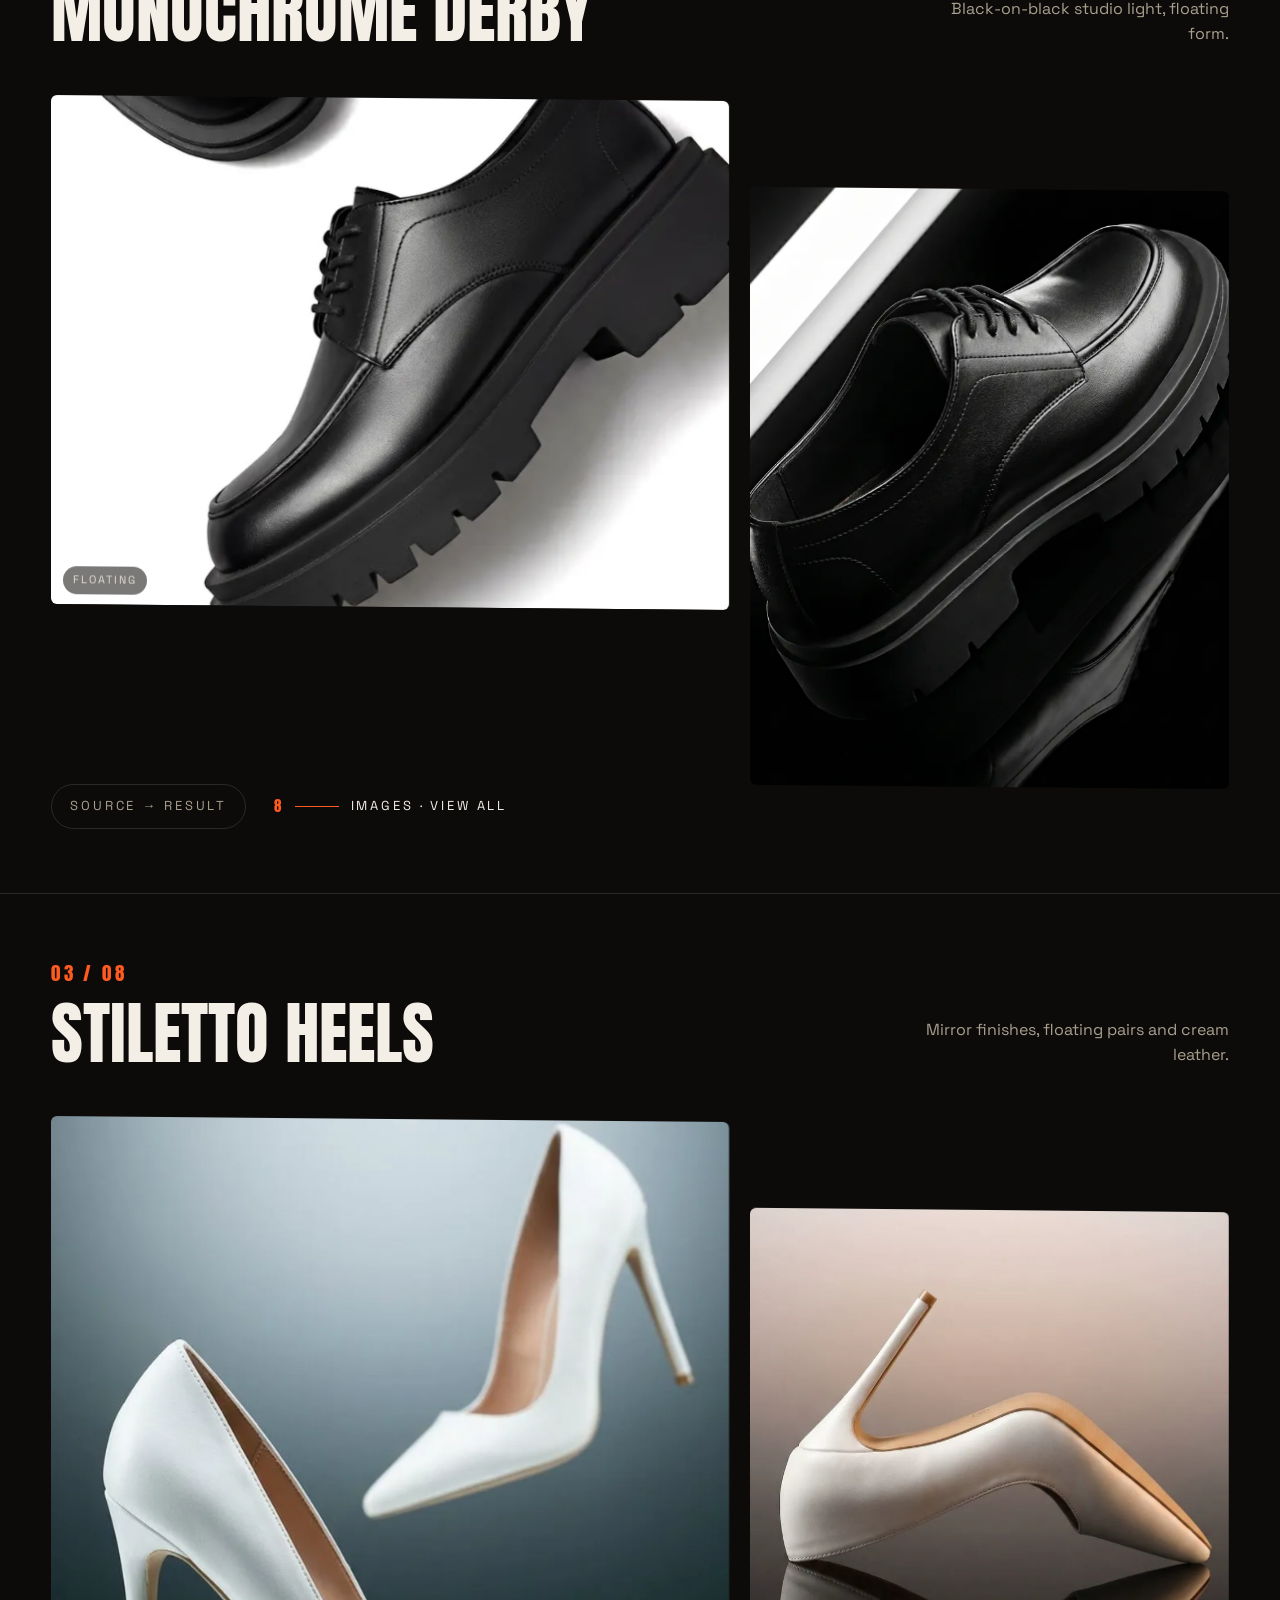
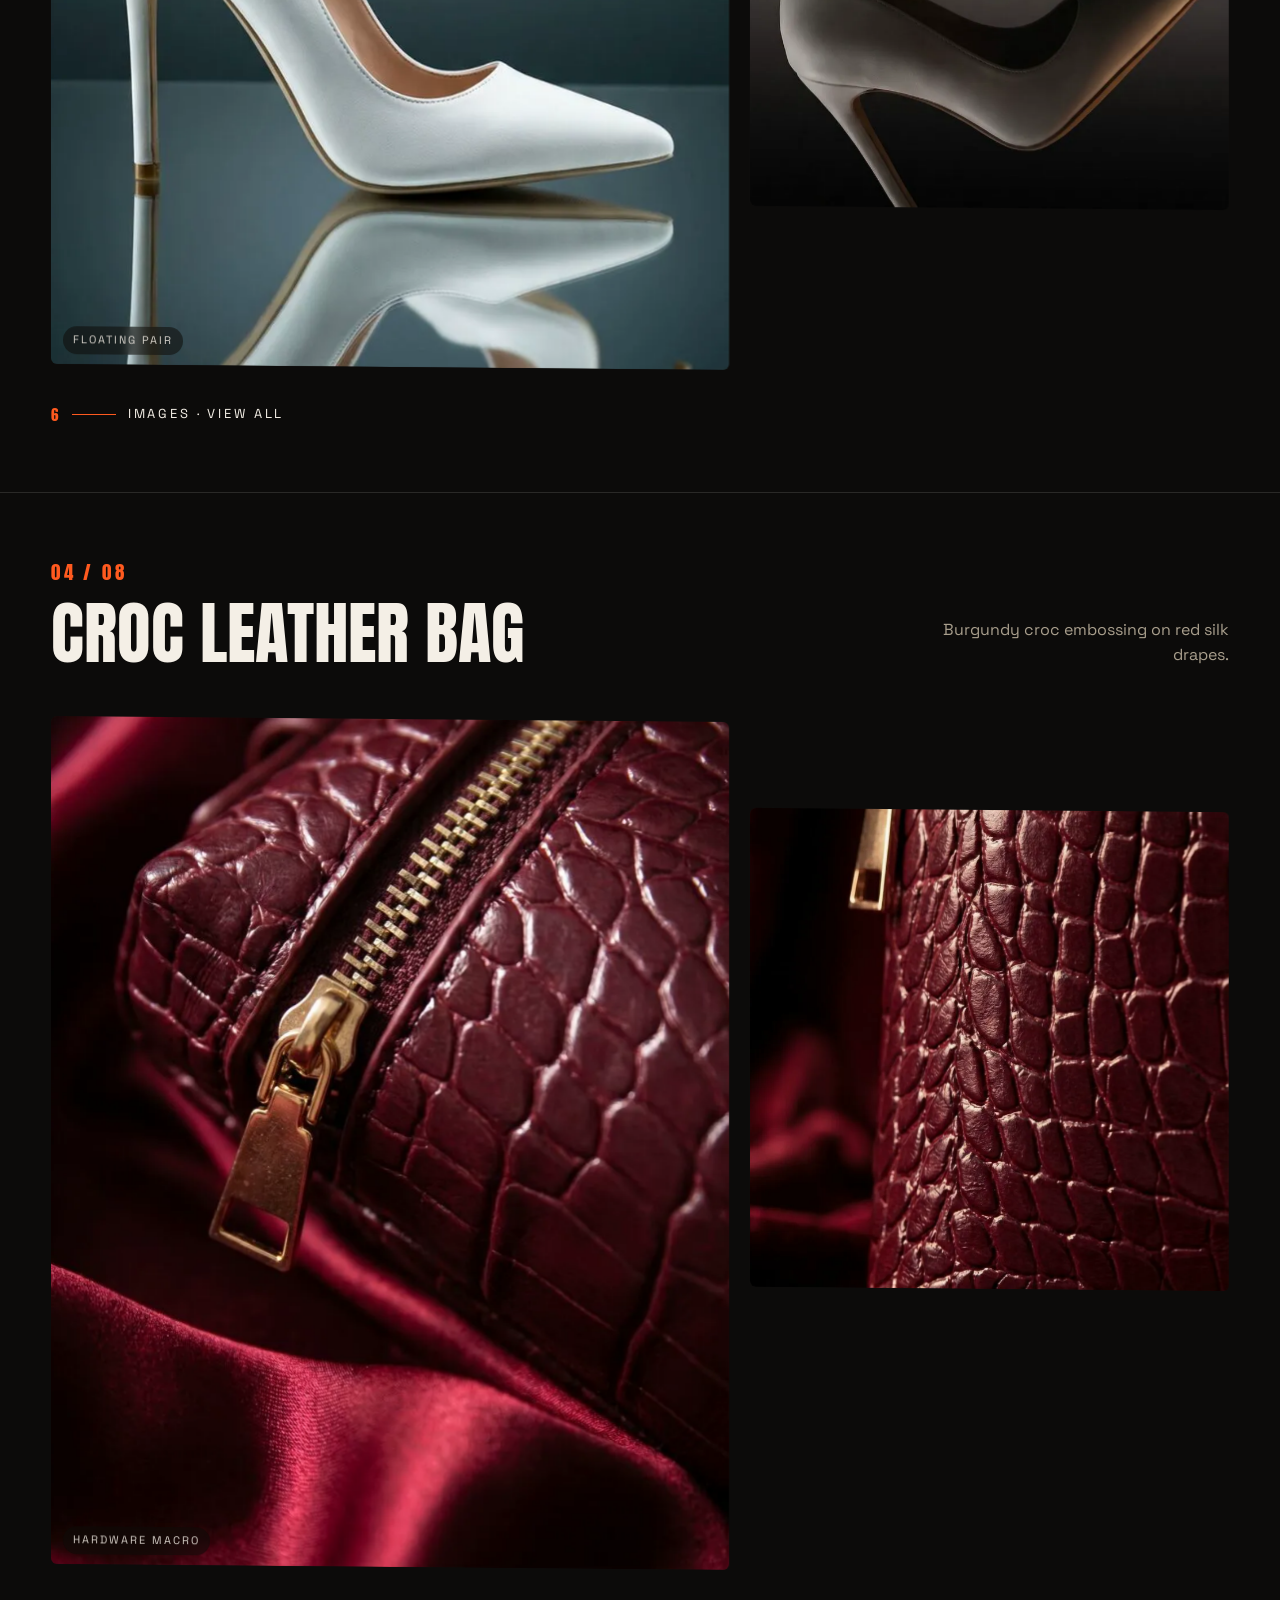
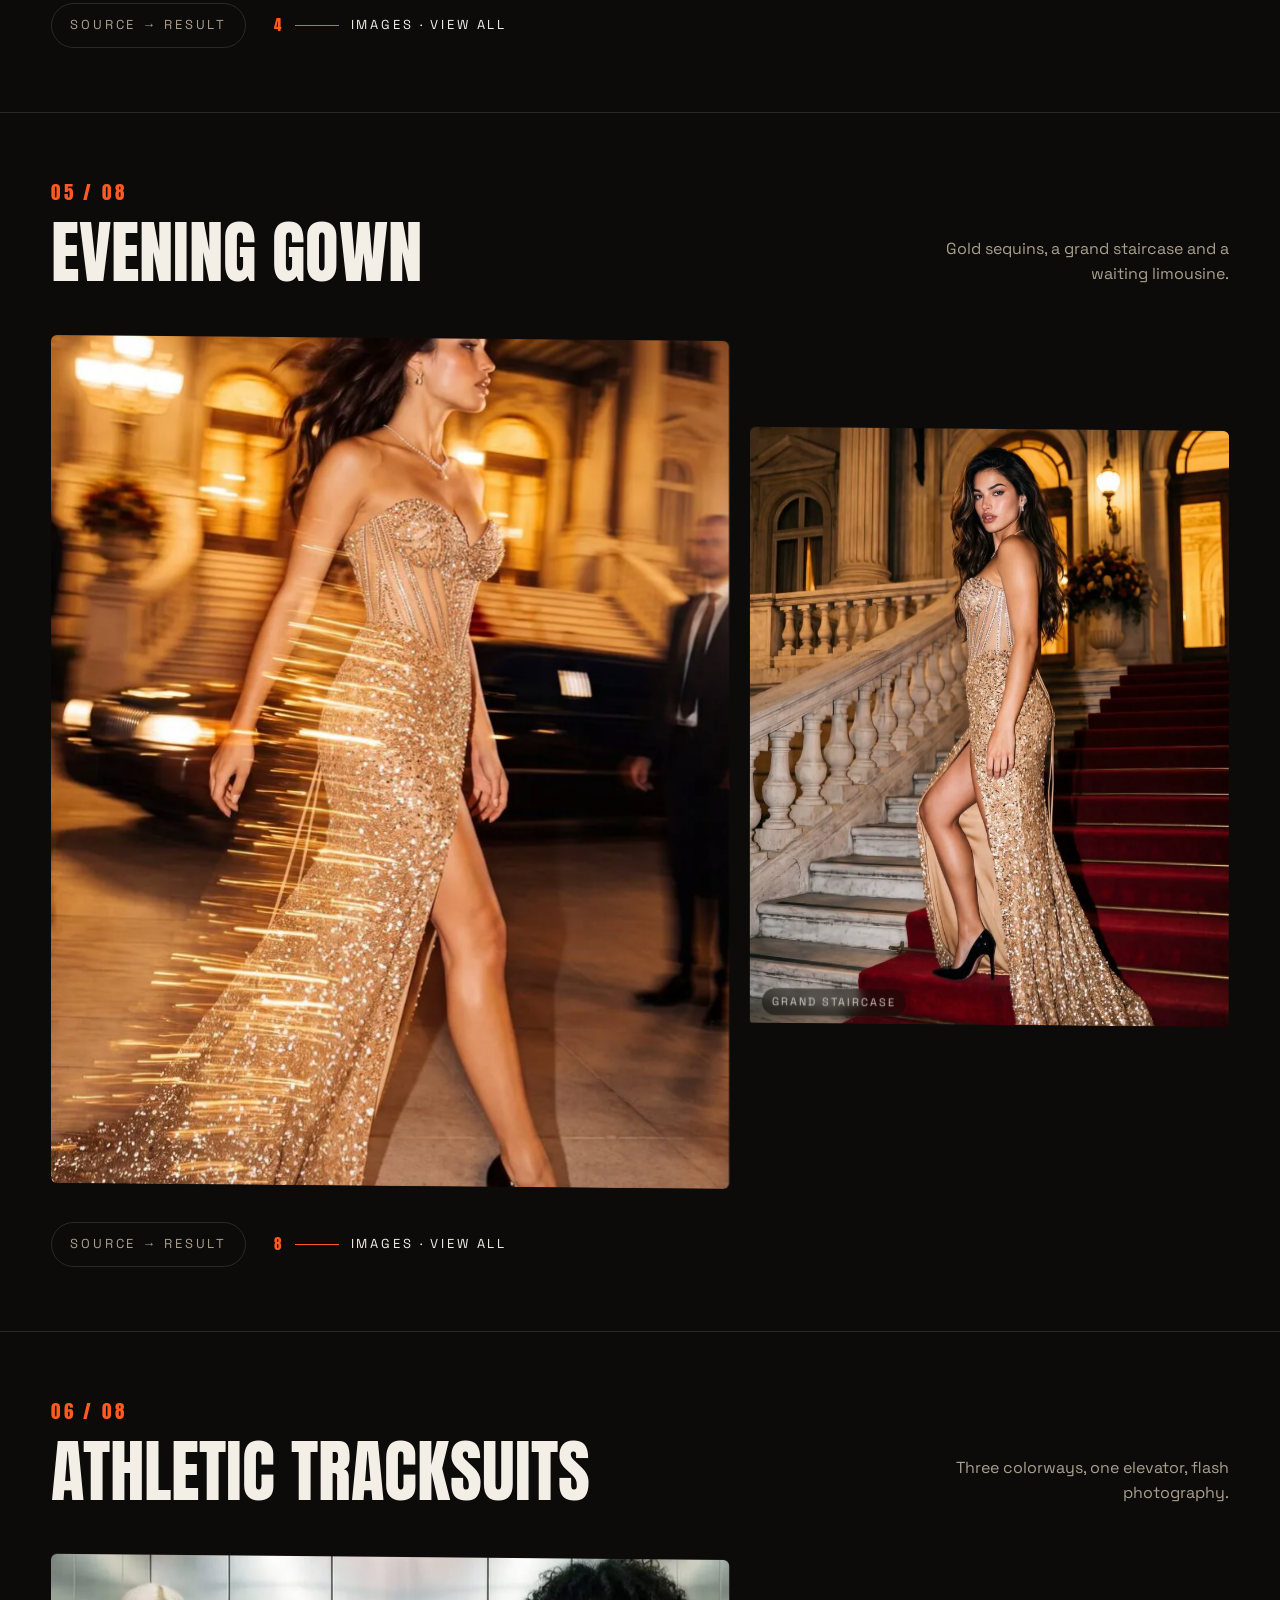
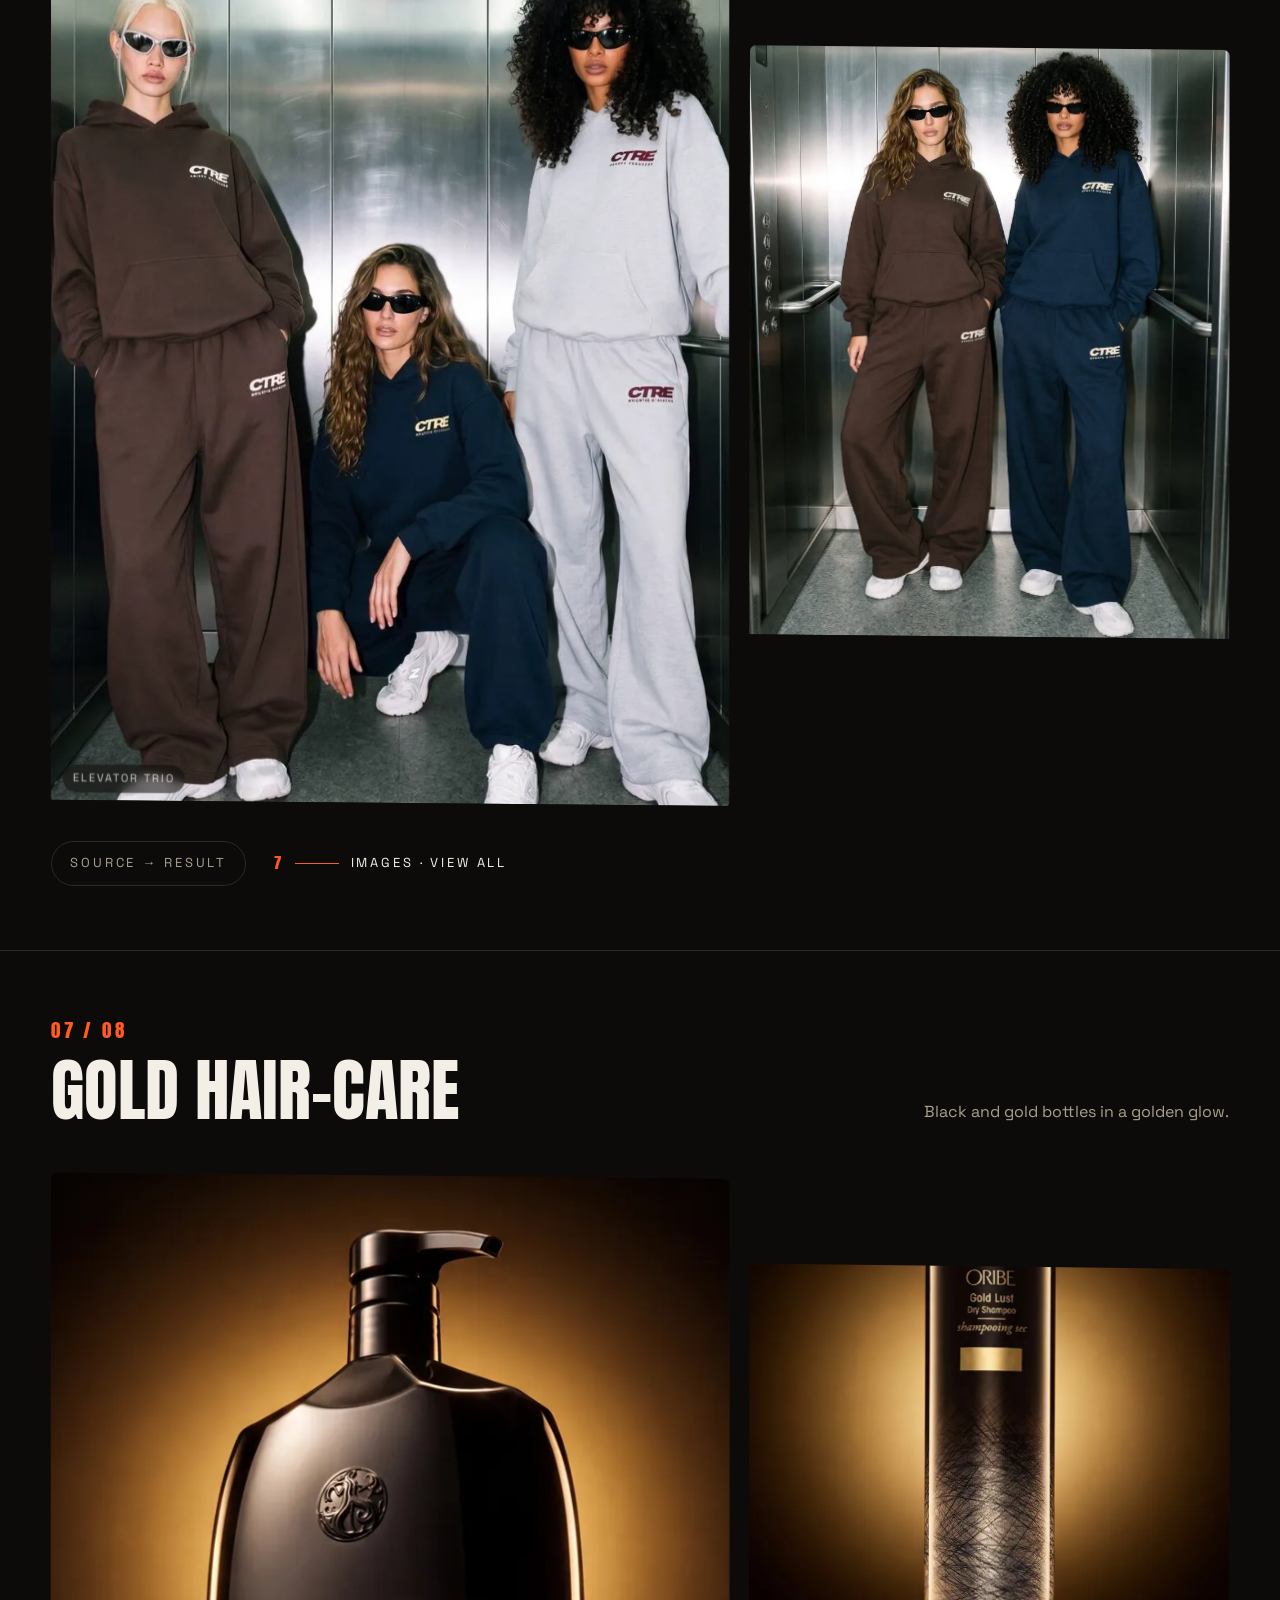
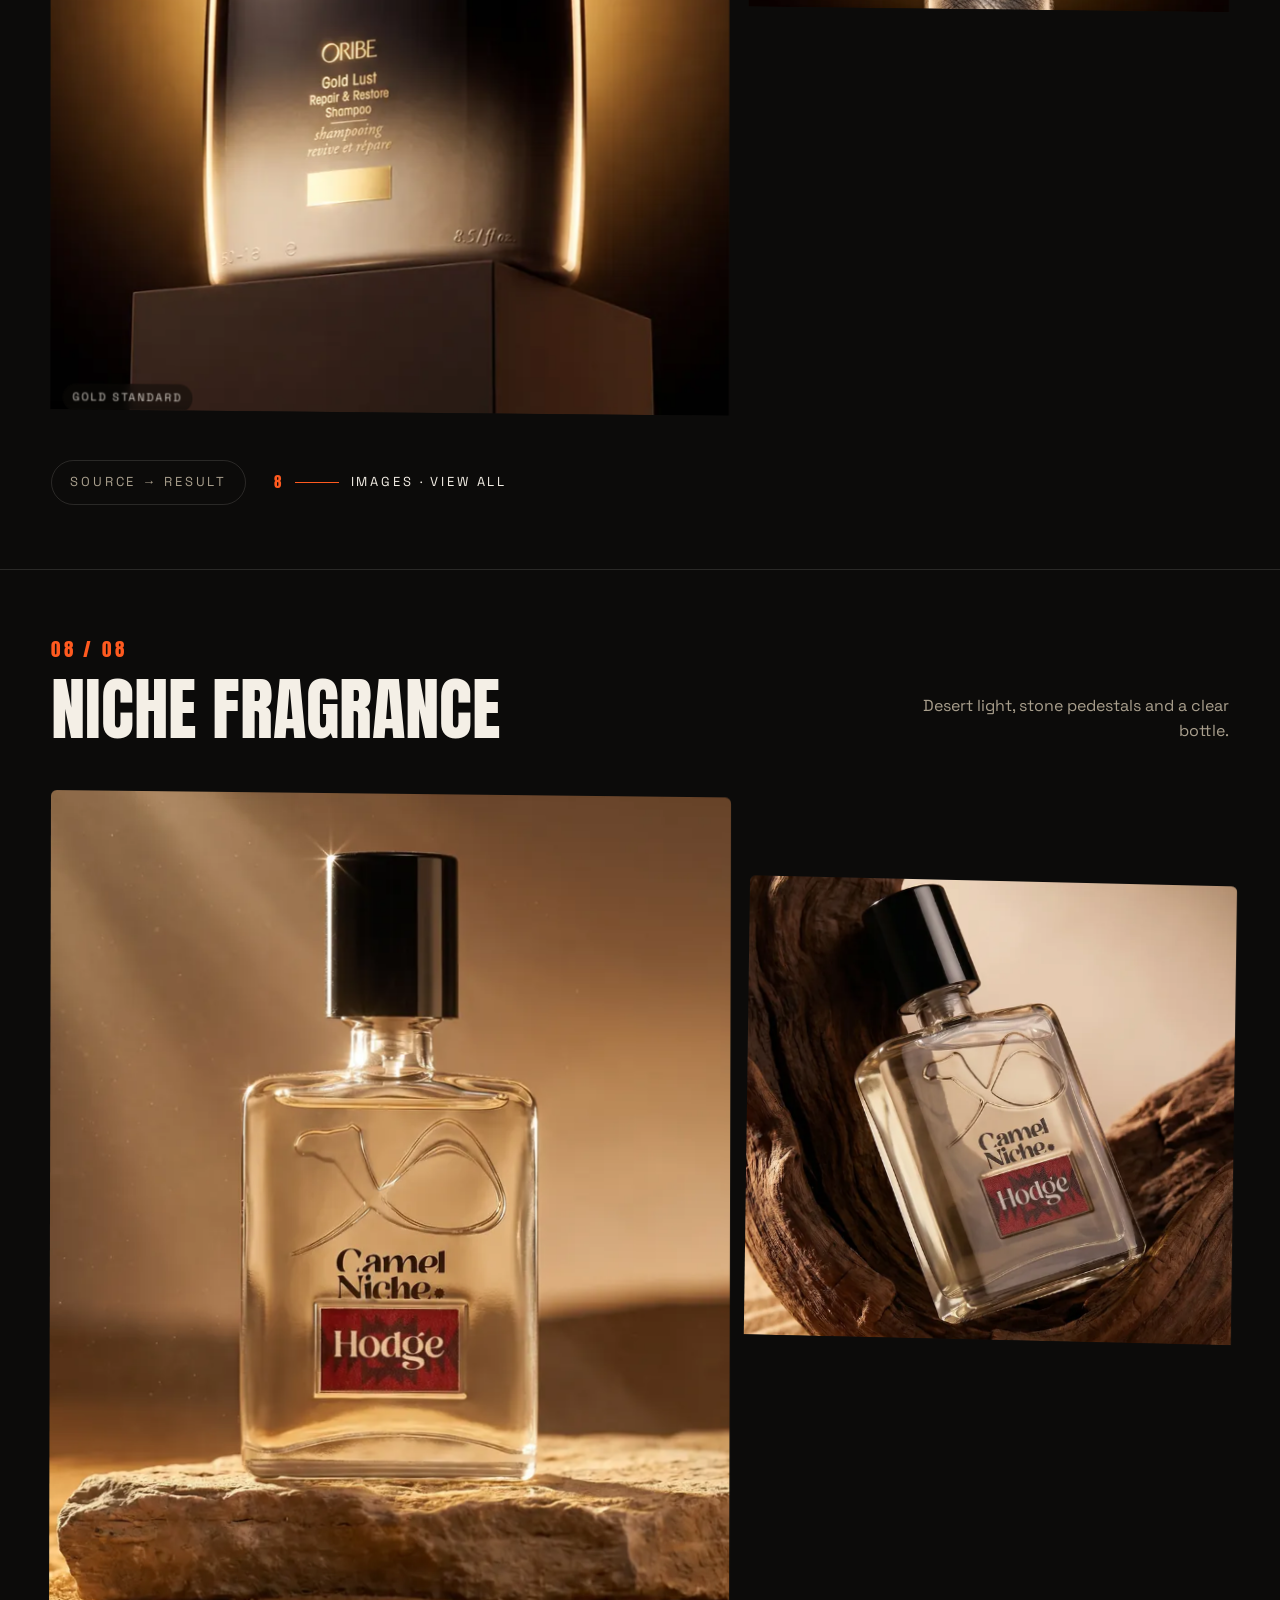
==== commit d4089012: "Implement live image rotation with crossfade effect Added live rotation functionality with soft cros" ====
--- a/index.html
+++ b/index.html
@@ -1139,6 +1139,68 @@
 if(w&&c&&'IntersectionObserver' in window){new IntersectionObserver(function(es){es.forEach(function(x){w.classList.toggle('hide',x.isIntersecting);});},{threshold:0.15}).observe(c);}
 })();
 </script>
+<script>
+/* live rotation: soft crossfade, staggered, paused when hidden/hovered/offscreen */
+(function(){try{
+var ROT=window.__ROT;if(!ROT)return;
+if(window.matchMedia&&window.matchMedia('(prefers-reduced-motion: reduce)').matches)return;
+var cn=navigator.connection||{};if(cn.saveData)return;
+var R=ROT.R,SER=ROT.SER;
+var st=document.createElement('style');
+st.textContent='img.rot{transition:opacity .8s ease}.hcard img.rot{transition:transform 1.2s cubic-bezier(.22,1,.36,1),opacity .8s ease}img.rot.out{opacity:0}.cap.rot,.hcard figcaption.rot{transition:opacity .8s ease}.rot.out{opacity:0}';
+document.head.appendChild(st);
+function ok(u){return (R[u]||.75)<1.2;}
+function rnd(a){return a[Math.floor(Math.random()*a.length)];}
+function lowData(){var c=navigator.connection;return !!(c&&(c.saveData||/(^|-)2g$/.test(c.effectiveType||'')));}
+var paused=document.hidden;document.addEventListener('visibilitychange',function(){paused=document.hidden;});
+function load(u,cb){var i=new Image();i.onload=function(){cb(true);};i.onerror=function(){cb(false);};i.src=u;}
+function srcOf(im){return im.getAttribute('src');}
+function swap(im,u,after){im.classList.add('rot');im.classList.add('out');setTimeout(function(){im.setAttribute('src',u);
+ var go=function(){requestAnimationFrame(function(){im.classList.remove('out');if(after)after();});};
+ if(im.complete)go();else{im.onload=go;im.onerror=go;}},820);}
+function slot(host,next){ /* host: element for hover/viz; next(): returns {apply:fn(done)} or null */
+ var over=false,vis=true;
+ host.addEventListener('mouseenter',function(){over=true;});host.addEventListener('mouseleave',function(){over=false;});
+ host.addEventListener('touchstart',function(){over=true;clearTimeout(host.__t);host.__t=setTimeout(function(){over=false;},9000);},{passive:true});
+ if('IntersectionObserver' in window)new IntersectionObserver(function(es){vis=es[0].isIntersecting;}).observe(host);
+ function tick(){
+  if(paused||over||!vis||lowData()){return later();}
+  var n=next();if(!n)return later();
+  load(n.url,function(good){if(!good)return later();n.apply(later);});
+ }
+ function later(){setTimeout(tick,4000+Math.random()*2000);}
+ setTimeout(tick,1500+Math.random()*5000);
+}
+/* hero strip */
+var cards=[].slice.call(document.querySelectorAll('#heroStrip .hcard'));
+function heroSeriesNow(){return cards.map(function(c){return +c.__si;});}
+cards.forEach(function(c){var im=c.querySelector('img');var u=srcOf(im);c.__si=SER.findIndex(function(a){return a.indexOf(u)>-1;});});
+cards.forEach(function(c){var im=c.querySelector('img'),cap=c.querySelector('figcaption');
+ slot(c,function(){var used=heroSeriesNow();var opts=[0,1,2,3,4,5,6,7].filter(function(i){return used.indexOf(i)<0;});if(!opts.length)return null;
+  var si=rnd(opts),u=rnd(SER[si].filter(ok));
+  return {url:u,apply:function(done){swap(im,u,function(){});c.__si=si;
+   if(cap){cap.classList.add('rot','out');setTimeout(function(){var h=document.querySelector('#s'+si+' .series-title');cap.textContent=h?h.textContent:'';cap.setAttribute('data-i18n','s'+si+'t');cap.classList.remove('out');},820);}
+   setTimeout(done,900);}};});});
+/* series lead shots */
+document.querySelectorAll('article.series').forEach(function(art,si){
+ var shots=[].slice.call(art.querySelectorAll('.sgrid .shot'));if(shots.length<2)return;
+ var pool=SER[si].filter(ok);if(pool.length<3)return;
+ shots.forEach(function(f){var im=f.querySelector('img');
+  slot(f,function(){var shown=shots.map(function(x){return srcOf(x.querySelector('img'));});
+   var opts=pool.filter(function(u){return shown.indexOf(u)<0;});if(!opts.length)return null;var u=rnd(opts);
+   return {url:u,apply:function(done){var cp=f.querySelector('.cap');if(cp){cp.classList.add('rot','out');setTimeout(function(){if(cp.parentNode)cp.parentNode.removeChild(cp);},850);}
+    im.setAttribute('alt',ROT.T[si]);swap(im,u);setTimeout(done,900);}};});});
+});
+/* before/after pairs */
+var pairs=[],seen={};
+document.querySelectorAll('#proof figure.duo,.duo-wrap figure.duo').forEach(function(d){var a=d.querySelector('.duo-ref img'),b=d.querySelector('.duo-res img');if(!a||!b)return;var ra=srcOf(a);if(seen[ra])return;seen[ra]=1;pairs.push([ra,srcOf(b)]);});
+var tgt=[].slice.call(document.querySelectorAll('#proof figure.duo'));
+if(pairs.length>tgt.length+1)tgt.forEach(function(d){var a=d.querySelector('.duo-ref img'),b=d.querySelector('.duo-res img');
+ slot(d,function(){var shown=tgt.map(function(x){return srcOf(x.querySelector('.duo-ref img'));});
+  var opts=pairs.filter(function(p){return shown.indexOf(p[0])<0;});if(!opts.length)return null;var p=rnd(opts);
+  return {url:p[1],apply:function(done){var l=new Image();l.onload=function(){swap(a,p[0]);swap(b,p[1]);setTimeout(done,900);};l.onerror=function(){done();};l.src=p[0];}};});});
+}catch(e){}})();
+</script>
 </body>
 </html>
 
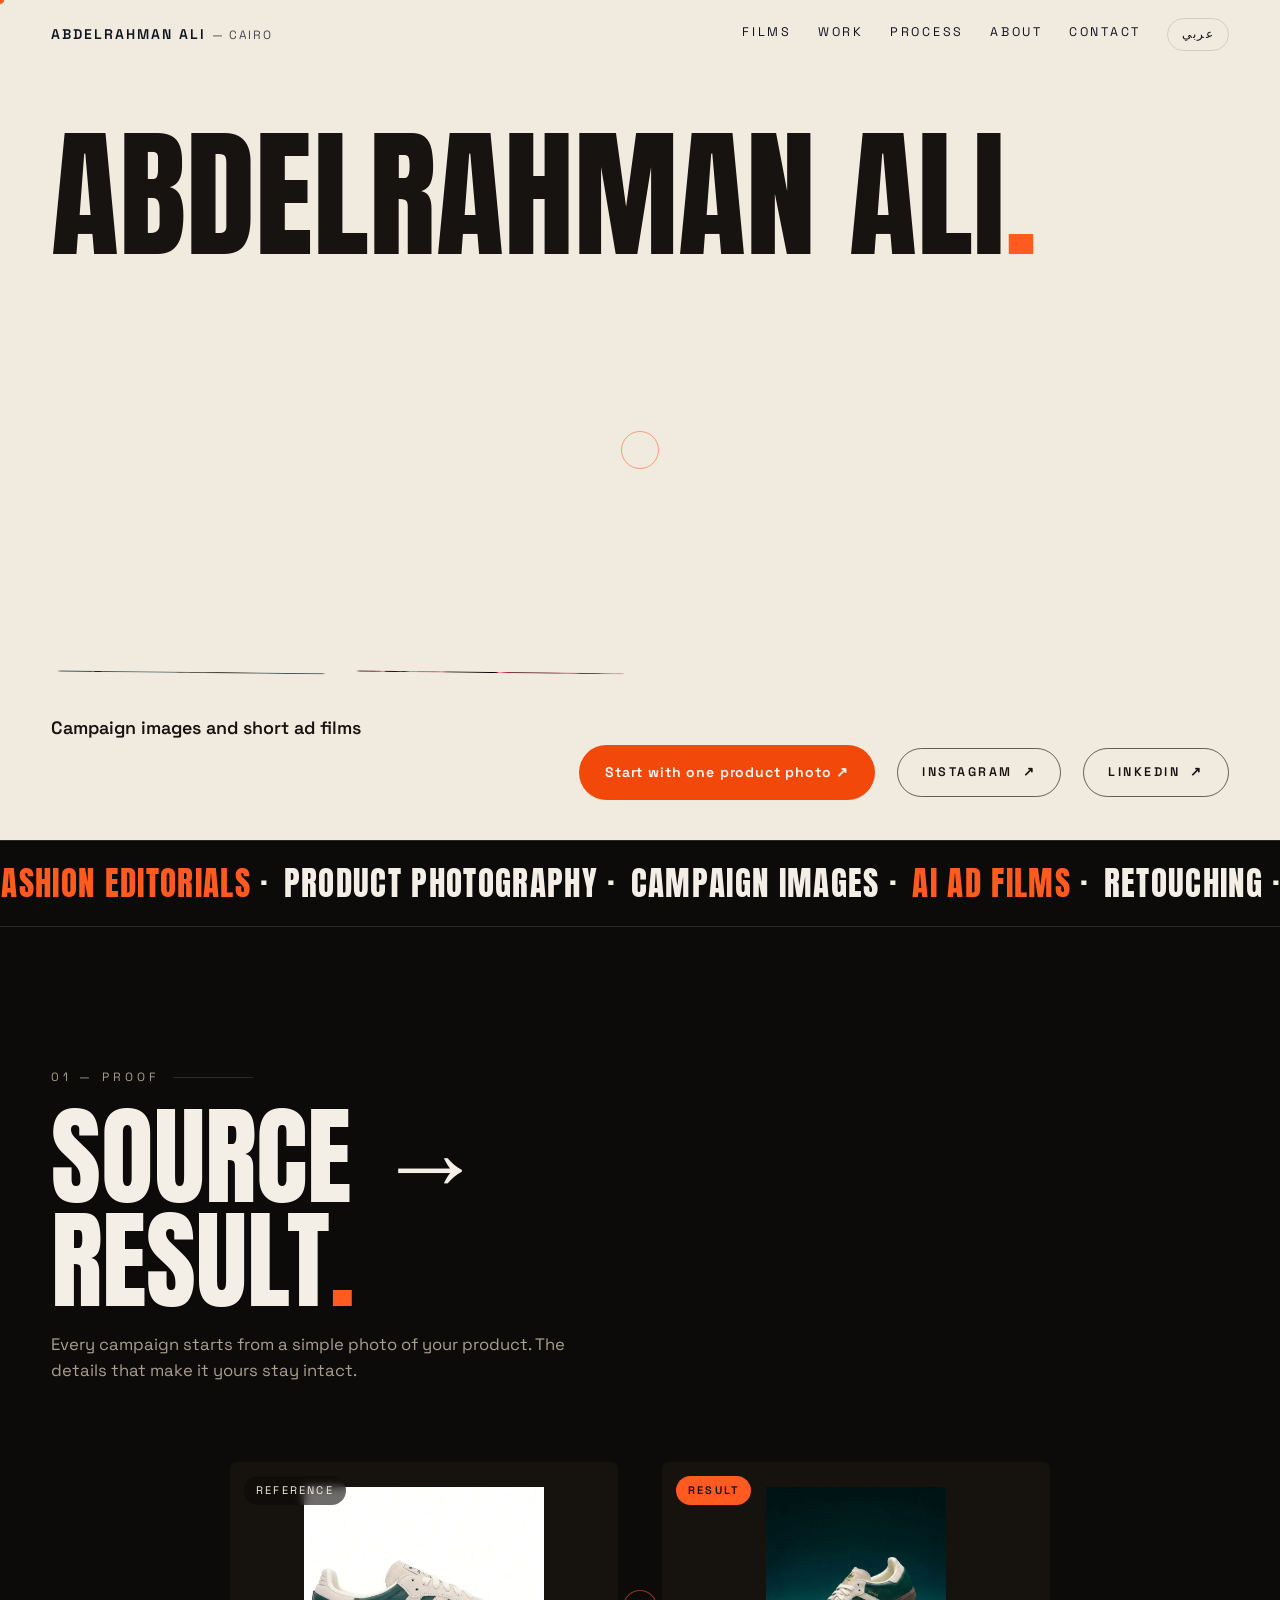
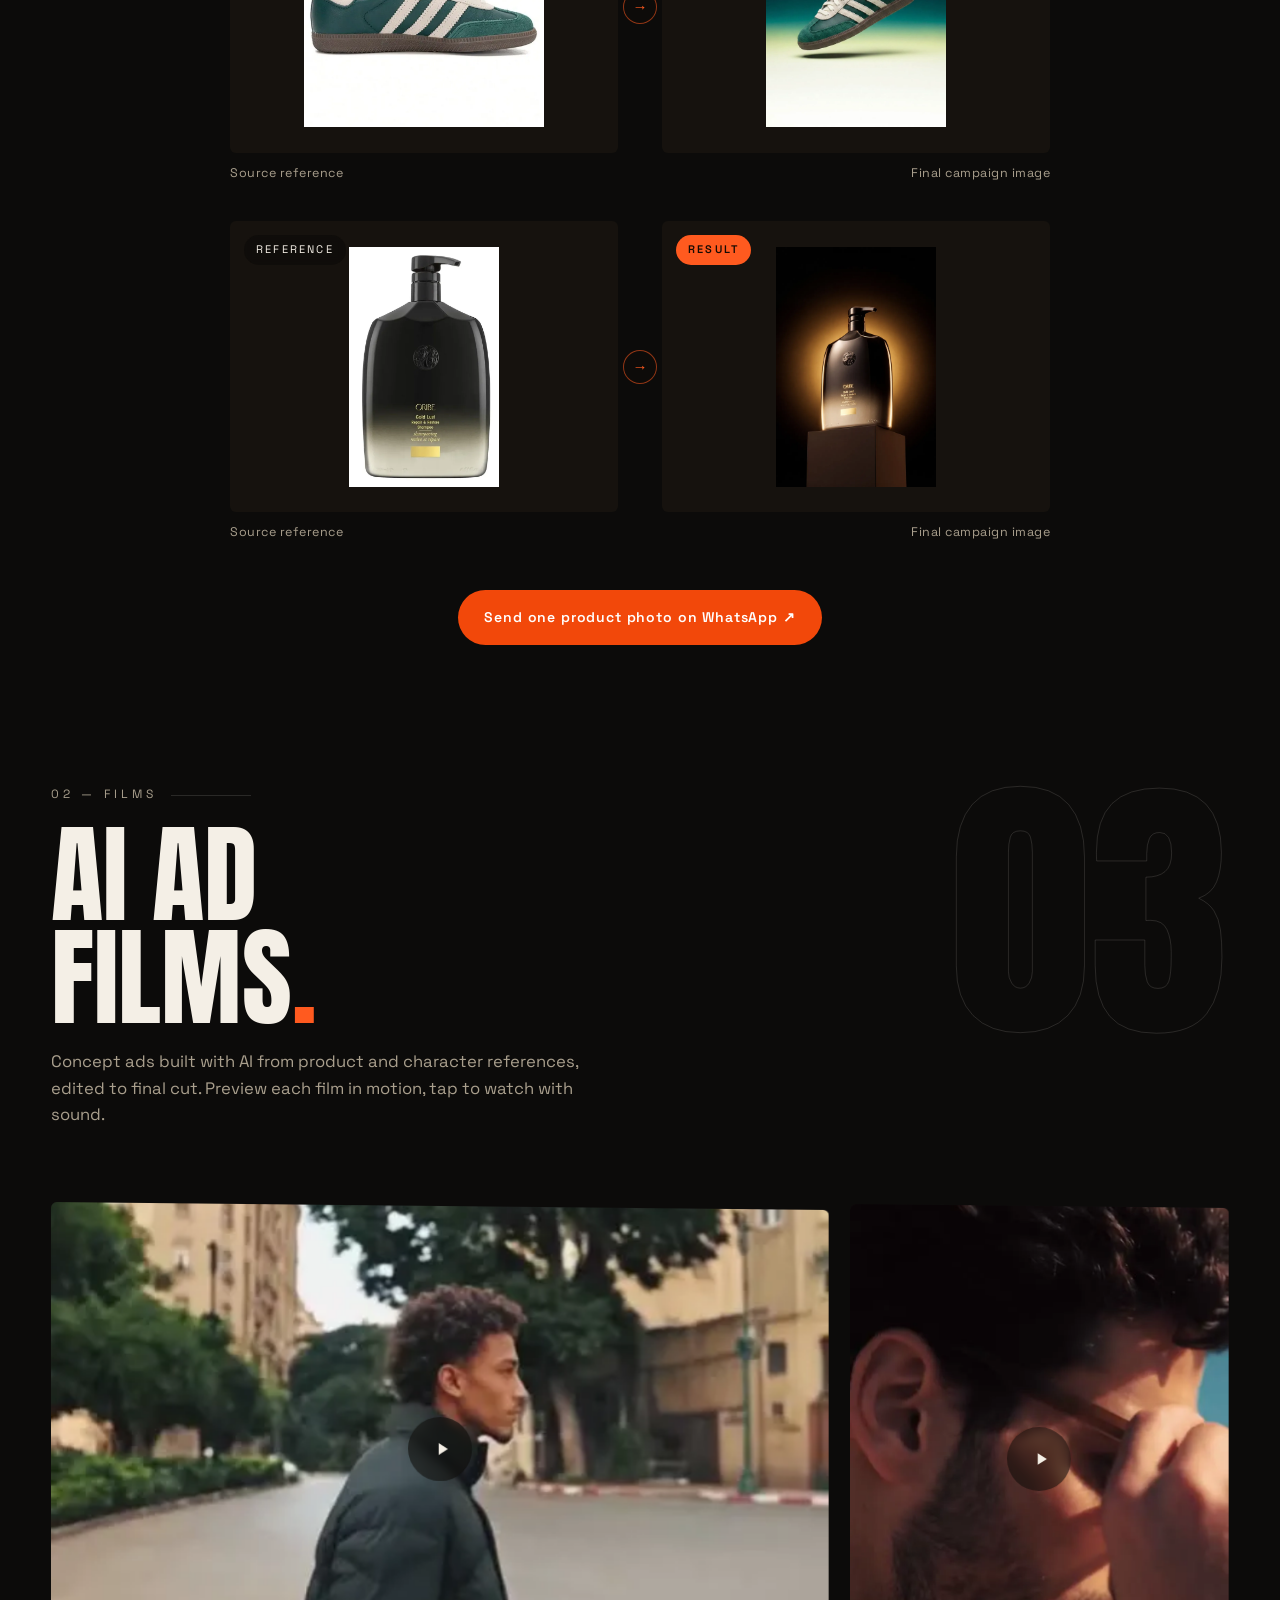
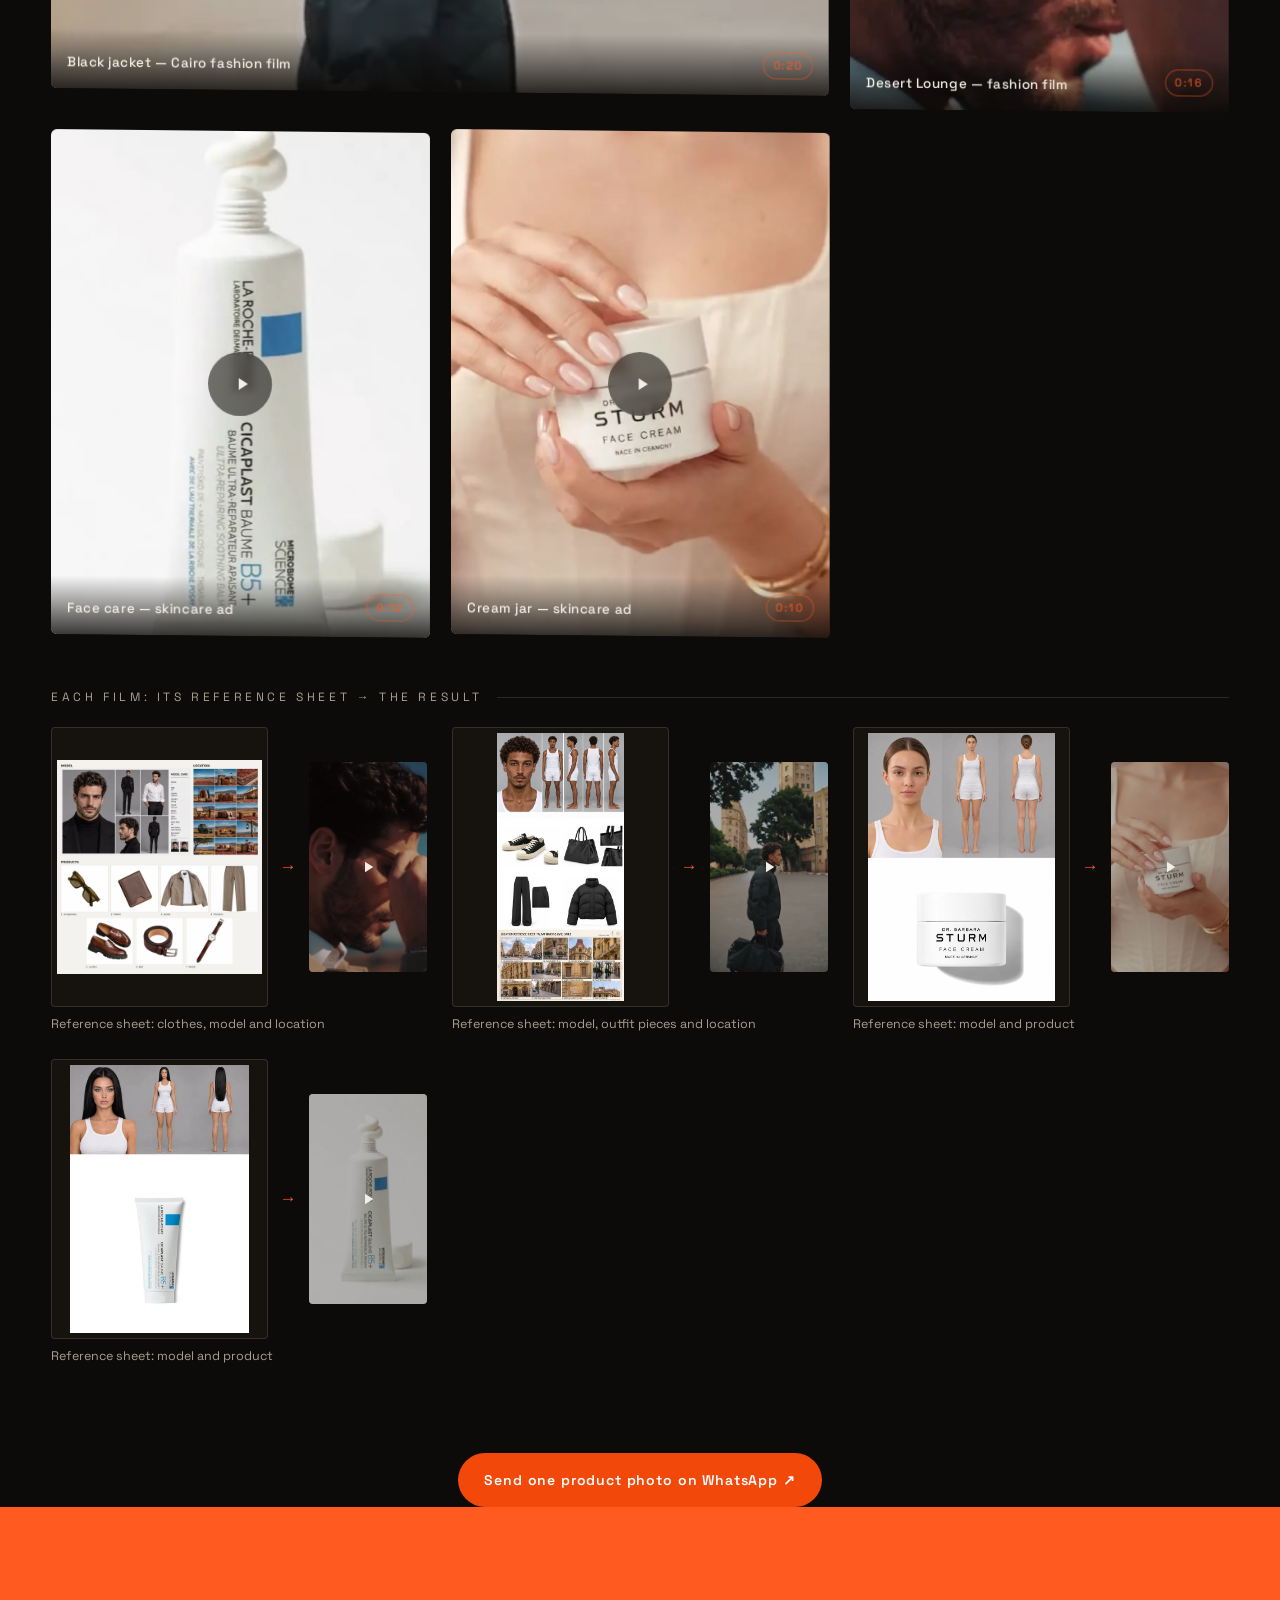
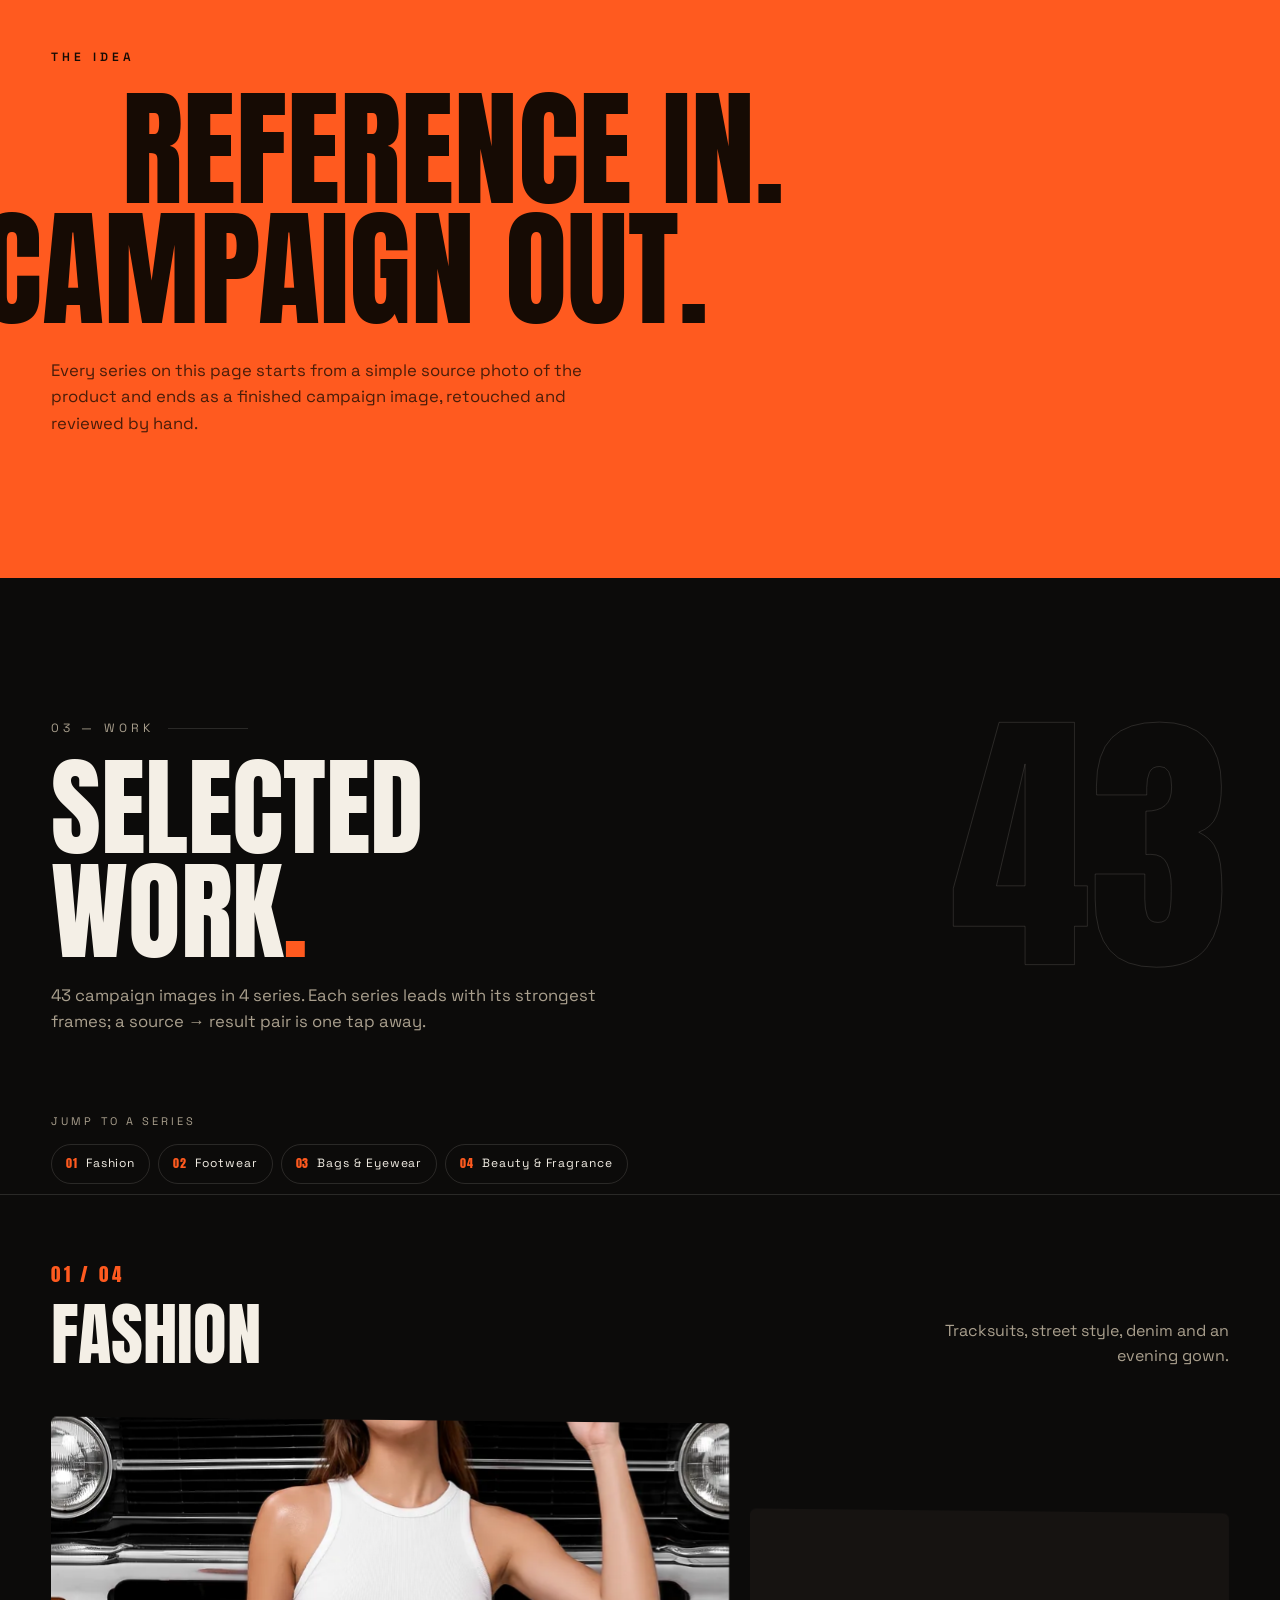
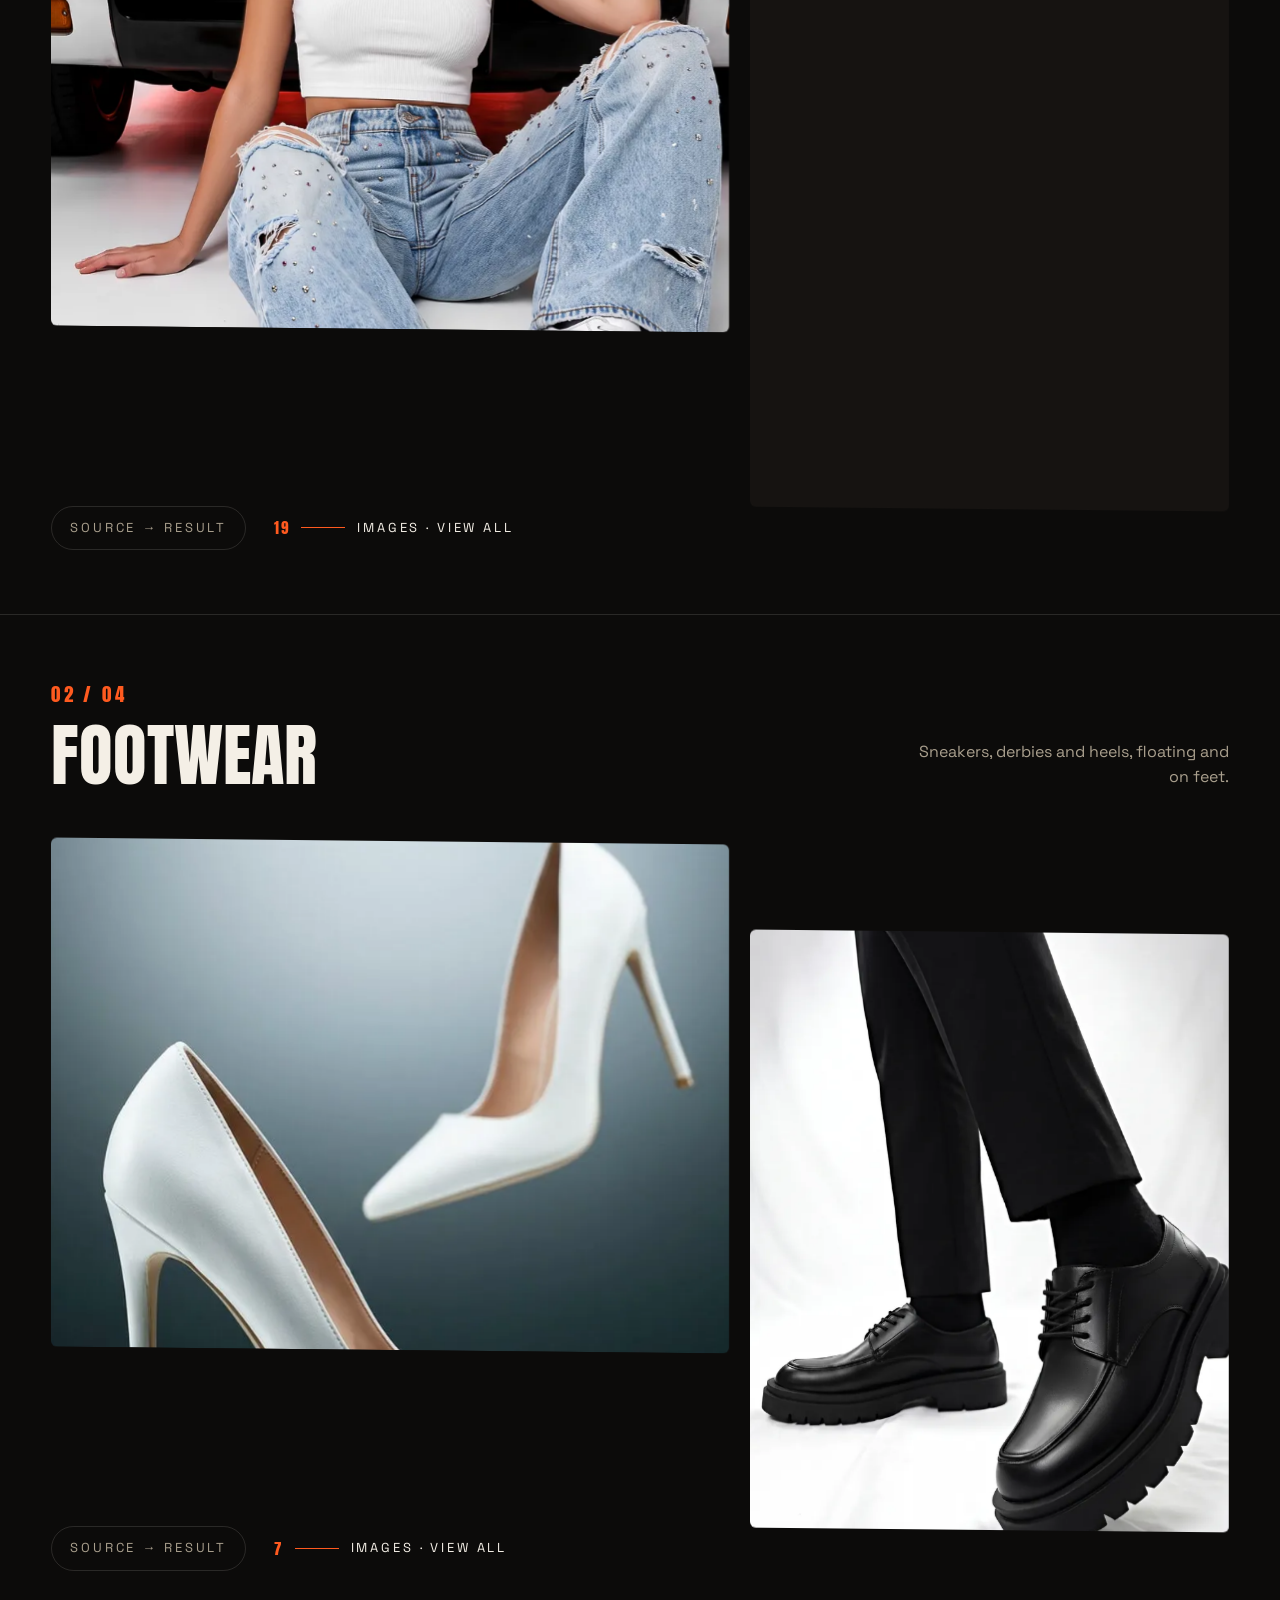
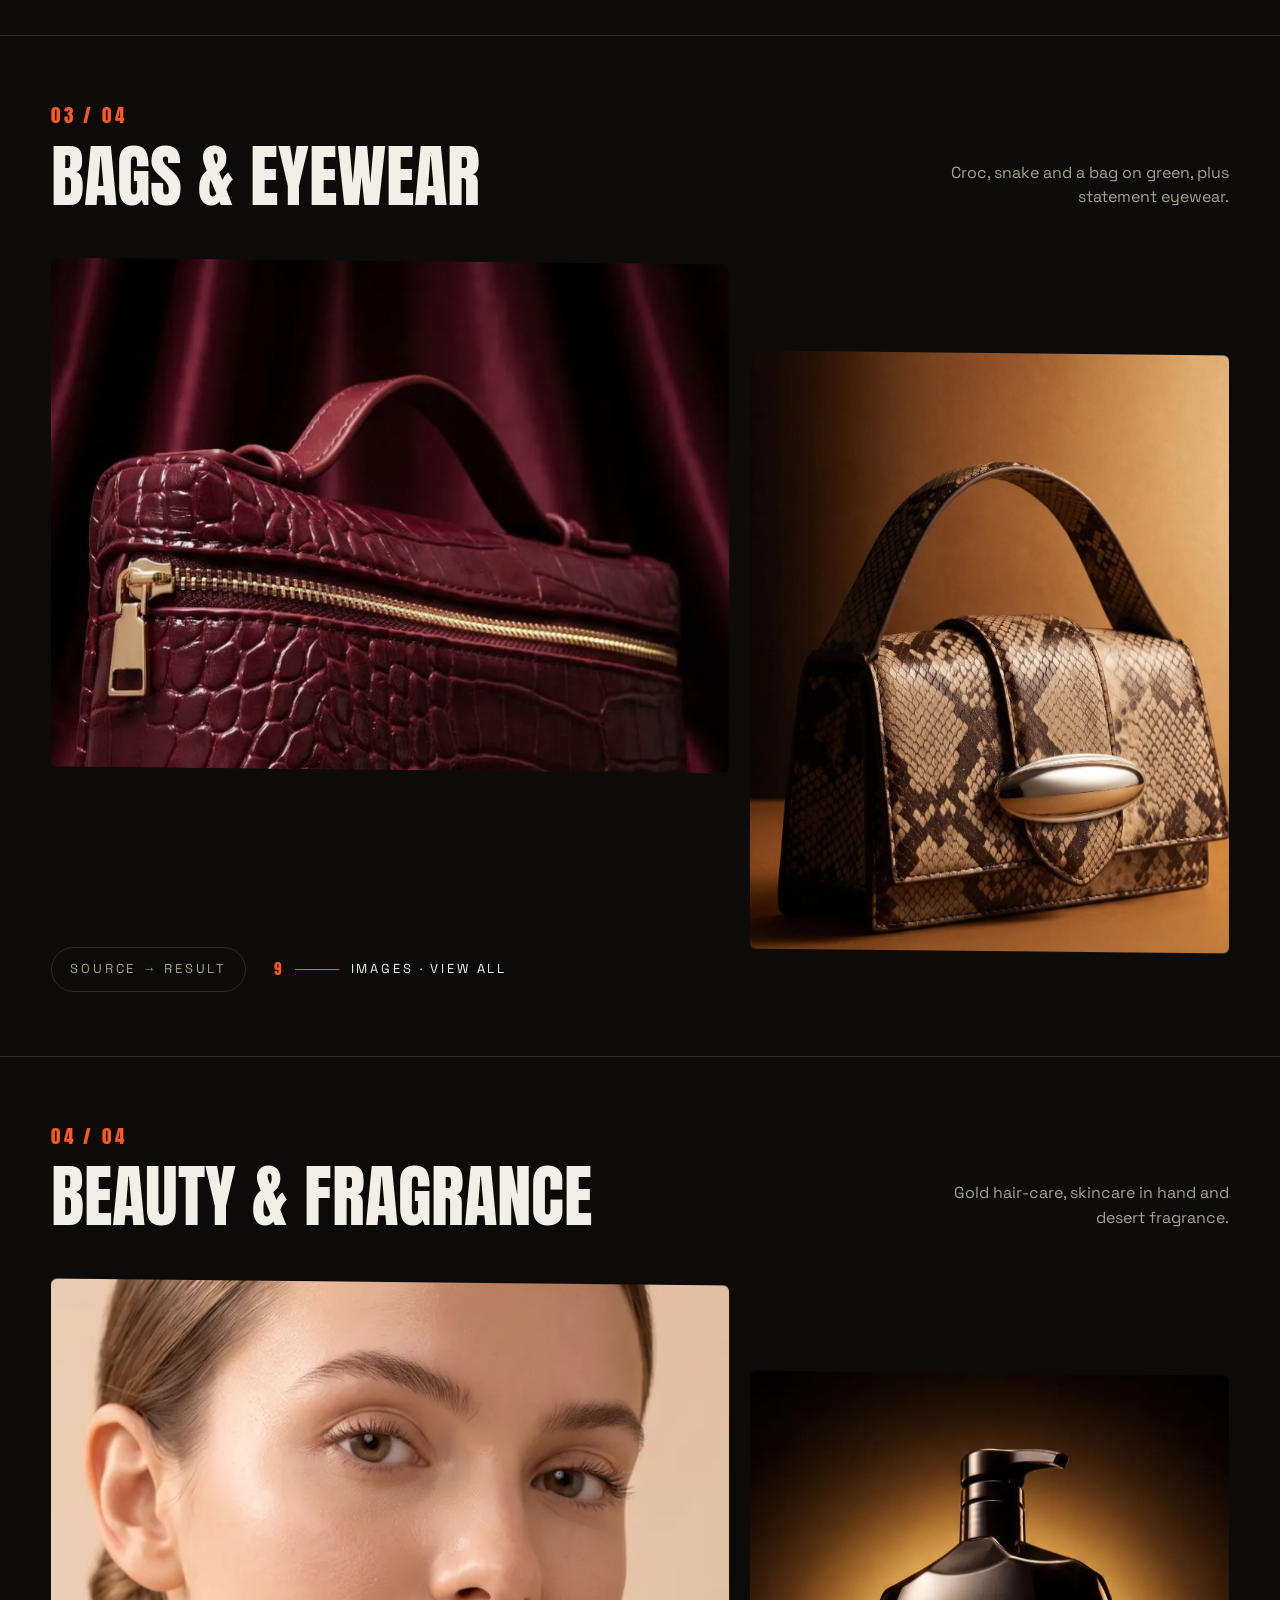
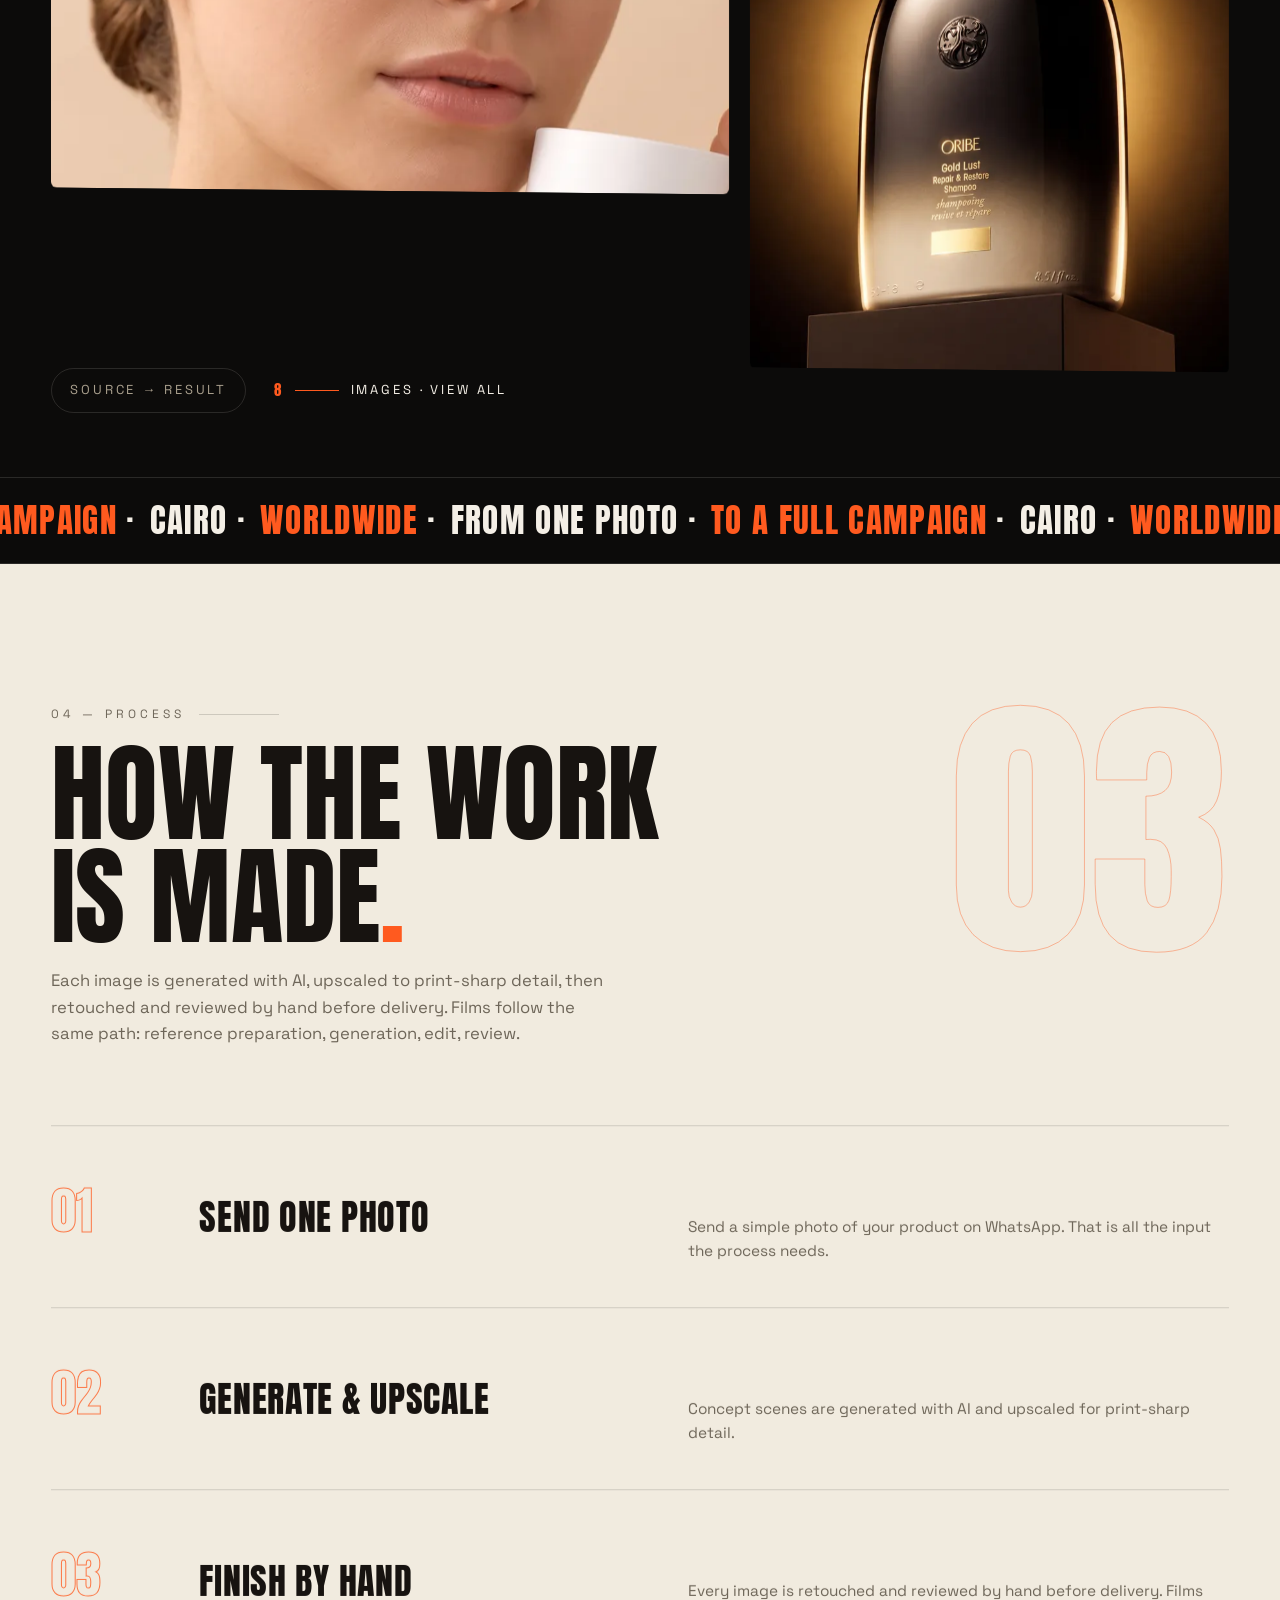
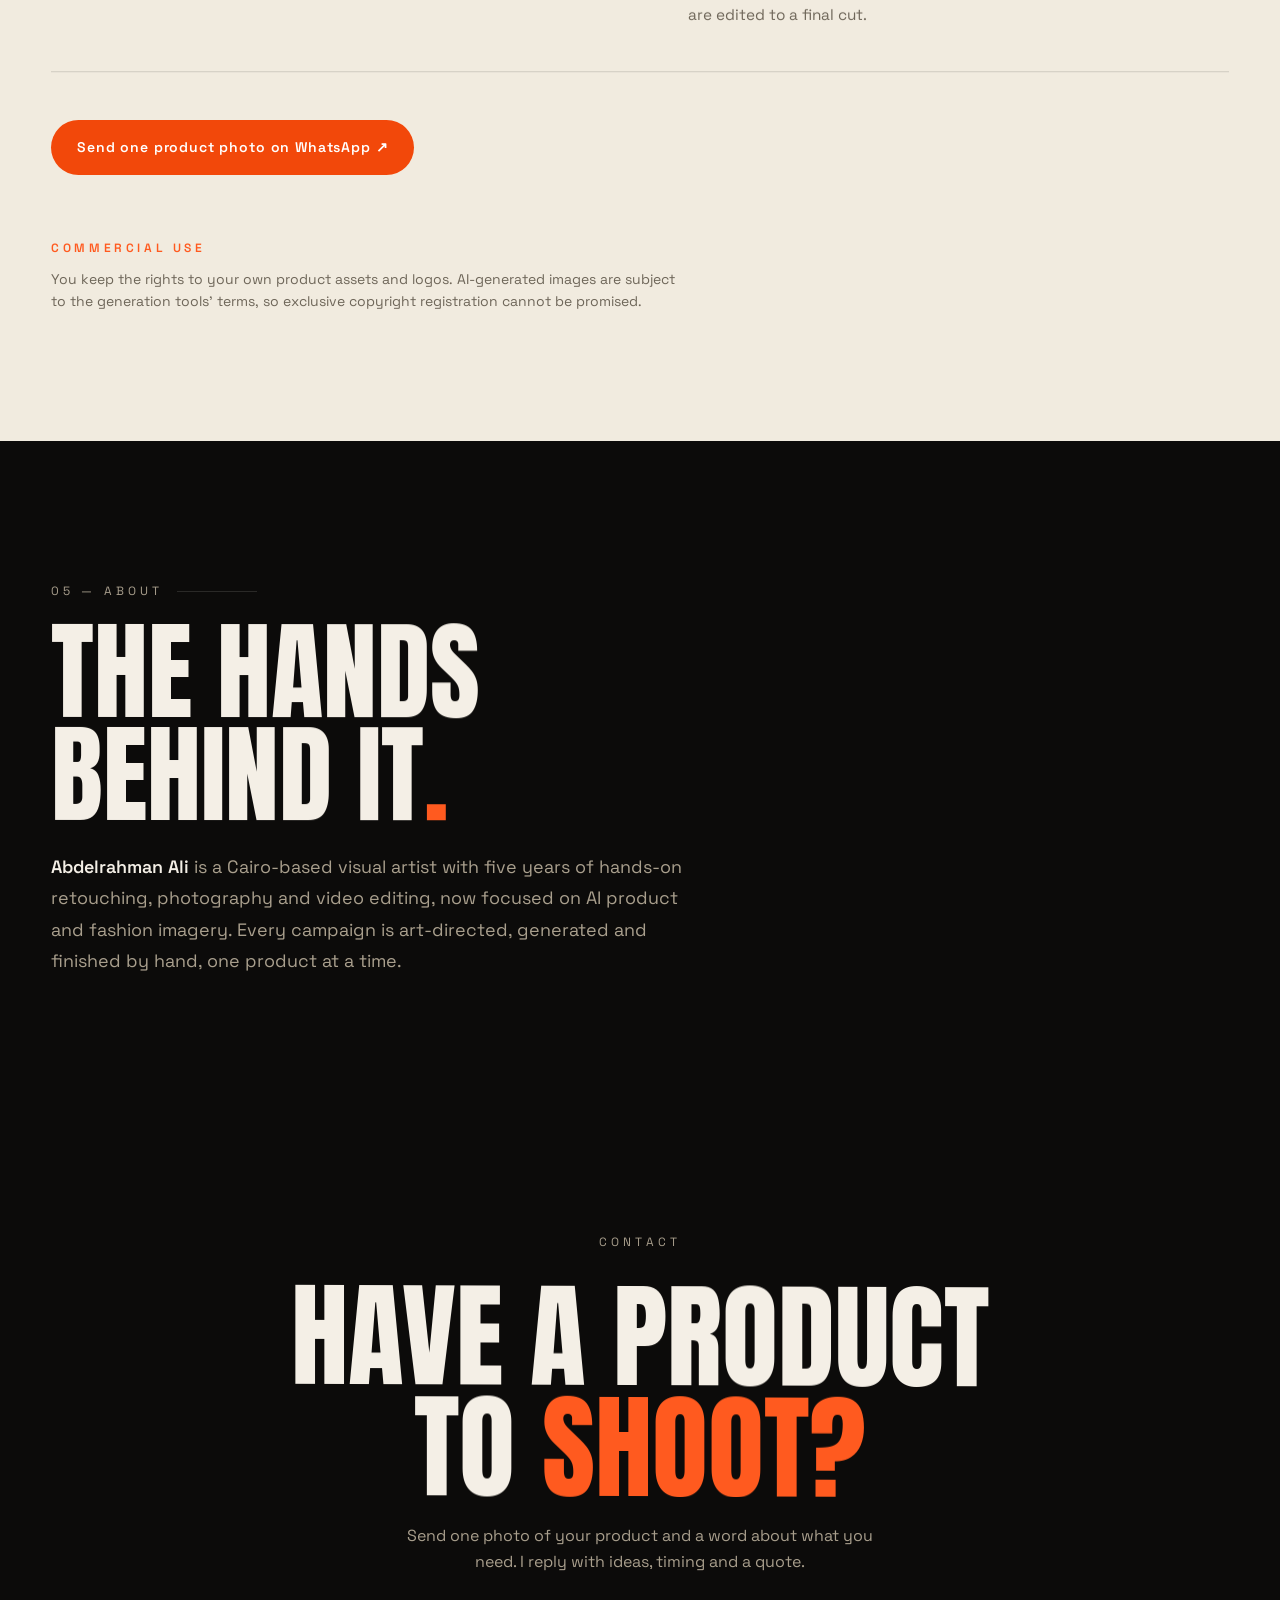
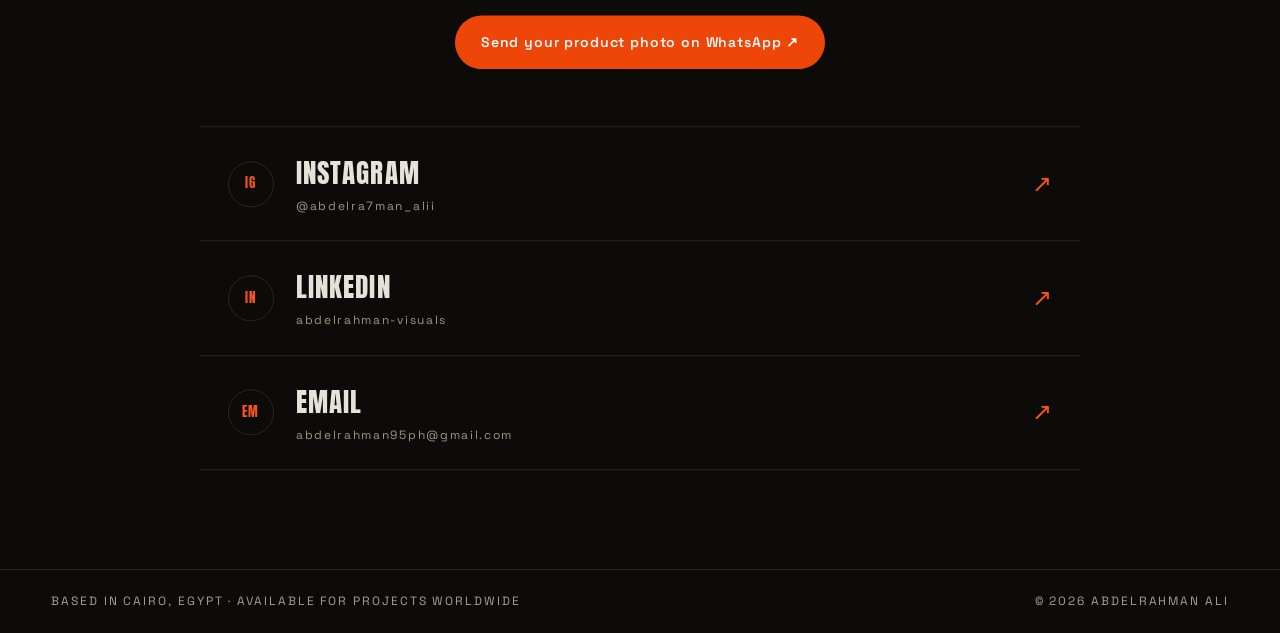
==== commit 82ec2b09: "Update index.html" ====
--- a/index.html
+++ b/index.html
@@ -364,6 +364,7 @@
 }
 [dir=rtl] .hero h1,[dir=rtl] .hero-title{direction:ltr;unicode-bidi:isolate}
 </style>
+<style>.sgrid .shot img{object-position:50% 24%}html,body{overflow-x:clip}</style>
 </head>
 <body>
 
@@ -397,23 +398,20 @@
     <h1 id="heroTitle"><span class="row"><span>Abdelrahman Ali<span class="dot">.</span></span></span></h1>
   </div>
   <div class="hero-strip" id="heroStrip">
-    <figure class="hcard"><img decoding="async" fetchpriority="high" src="preview-v4/photos/gown-limo.webp" alt="Model in an evening gown beside a limousine at night"><figcaption>Evening gown &middot; Limousine</figcaption></figure>
-    <figure class="hcard"><img decoding="async" src="preview-v4/photos/samba-onfeet.webp" alt="Green and cream sneakers worn on feet, street style"><figcaption>Sneaker &middot; On feet</figcaption></figure>
-    <figure class="hcard"><img decoding="async" src="preview-v4/photos/heels-hero.webp" alt="Heeled shoes in a dramatic studio setup"><figcaption>Heels &middot; Studio</figcaption></figure>
-    <figure class="hcard"><img decoding="async" src="preview-v4/photos/dg-portrait.webp" alt="Fashion editorial portrait"><figcaption>Fashion editorial</figcaption></figure>
-    <figure class="hcard"><img decoding="async" src="preview-v4/photos/ctre-group.webp" alt="Three models wearing tracksuits in three colorways"><figcaption>Tracksuits &middot; 3 colorways</figcaption></figure>
-    <figure class="hcard"><img decoding="async" src="preview-v4/photos/croc-dramatic.webp" alt="Crocodile-texture handbag in dramatic light"><figcaption>Handbag &middot; Croc texture</figcaption></figure>
+    <figure class="hcard"><img decoding="async" fetchpriority="high" src="preview-v4/photos/gown-limo.webp" alt="Model in an evening gown beside a limousine at night"><figcaption data-i18n="s0t">Fashion</figcaption></figure>
+    <figure class="hcard"><img decoding="async" src="preview-v4/photos/samba-onfeet.webp" alt="Green and cream sneakers worn on feet"><figcaption data-i18n="s1t">Footwear</figcaption></figure>
+    <figure class="hcard"><img decoding="async" src="preview-v4/photos/obag-hero.webp" alt="Model holding an orange handbag next to a scooter"><figcaption data-i18n="s2t">Bags & Eyewear</figcaption></figure>
+    <figure class="hcard"><img decoding="async" src="preview-v4/photos/gold-hero.webp" alt="Gold and black shampoo bottle in a golden glow"><figcaption data-i18n="s3t">Beauty & Fragrance</figcaption></figure>
   </div>
 <script>
 /* rotate featured pieces on every load (fallback: static markup stays as is) */
 (function(){try{
-var SER=[["preview-v4/photos/samba-hero.webp", "preview-v4/photos/samba-float.webp", "preview-v4/photos/samba-side.webp", "preview-v4/photos/samba-macro.webp", "preview-v4/photos/samba-onfeet.webp", "preview-v4/photos/samba-flat.webp", "preview-v4/photos/samba-frontlow.webp", "preview-v4/photos/samba-letters.webp", "preview-v4/photos/samba-rear.webp", "preview-v4/photos/samba-sole.webp"], ["preview-v4/photos/derby-hero.webp", "preview-v4/photos/derby-float.webp", "preview-v4/photos/derby-profile.webp", "preview-v4/photos/derby-macro.webp", "preview-v4/photos/derby-strip.webp", "preview-v4/photos/derby-onfeet.webp", "preview-v4/photos/derby-top.webp", "preview-v4/photos/derby-pair.webp"], ["preview-v4/photos/heels-floatpair.webp", "preview-v4/photos/heels-hero.webp", "preview-v4/photos/heels-pair.webp", "preview-v4/photos/heels-flip.webp", "preview-v4/photos/heels-macro.webp", "preview-v4/photos/heels-top.webp"], ["preview-v4/photos/croc-dramatic.webp", "preview-v4/photos/croc-macro.webp", "preview-v4/photos/croc-bag.webp", "preview-v4/photos/croc-zipper.webp"], ["preview-v4/photos/gown-stairs.webp", "preview-v4/photos/gown-limo.webp", "preview-v4/photos/gown-stairsback.webp", "preview-v4/photos/gown-carpet.webp", "preview-v4/photos/gown-night.webp", "preview-v4/photos/gown-detail.webp", "preview-v4/photos/gown-heels.webp", "preview-v4/photos/gown-limo2.webp"], ["preview-v4/photos/ctre-group.webp", "preview-v4/photos/ctre-solo.webp", "preview-v4/photos/ctre-two.webp", "preview-v4/photos/ctre-greyfront.webp", "preview-v4/photos/ctre-greycrouch.webp", "preview-v4/photos/ctre-greysun.webp", "preview-v4/photos/ctre-navychest.webp"], ["preview-v4/photos/gold-hero.webp", "preview-v4/photos/gold-group.webp", "preview-v4/photos/gold-pump.webp", "preview-v4/photos/gold-tall.webp", "preview-v4/photos/gold-angle.webp", "preview-v4/photos/gold-lineup.webp", "preview-v4/photos/gold-tube.webp", "preview-v4/photos/gold-spray.webp"], ["preview-v4/photos/frag-hero.webp", "preview-v4/photos/frag-artifact.webp", "preview-v4/photos/frag-anchor.webp", "preview-v4/photos/frag-drift.webp", "preview-v4/photos/frag-dune.webp", "preview-v4/photos/frag-integrate.webp", "preview-v4/photos/frag-oasis.webp", "preview-v4/photos/frag-openbox.webp", "preview-v4/photos/frag-set.webp"]],T=["Classic Sneaker", "Monochrome Derby", "Stiletto Heels", "Croc Leather Bag", "Evening Gown", "Athletic Tracksuits", "Gold Hair-Care", "Niche Fragrance"],R={"preview-v4/photos/croc-bag.webp": 0.75, "preview-v4/photos/croc-dramatic.webp": 0.75, "preview-v4/photos/croc-macro.webp": 0.75, "preview-v4/photos/croc-zipper.webp": 0.75, "preview-v4/photos/ctre-greycrouch.webp": 0.75, "preview-v4/photos/ctre-greyfront.webp": 0.75, "preview-v4/photos/ctre-greysun.webp": 0.75, "preview-v4/photos/ctre-group.webp": 0.75, "preview-v4/photos/ctre-navychest.webp": 0.75, "preview-v4/photos/ctre-solo.webp": 0.75, "preview-v4/photos/ctre-two.webp": 0.75, "preview-v4/photos/derby-float.webp": 0.67, "preview-v4/photos/derby-hero.webp": 0.67, "preview-v4/photos/derby-macro.webp": 0.67, "preview-v4/photos/derby-onfeet.webp": 0.67, "preview-v4/photos/derby-pair.webp": 0.67, "preview-v4/photos/derby-profile.webp": 0.67, "preview-v4/photos/derby-strip.webp": 0.67, "preview-v4/photos/derby-top.webp": 0.67, "preview-v4/photos/dg-portrait.webp": 0.75, "preview-v4/photos/frag-artifact.webp": 0.67, "preview-v4/photos/frag-hero.webp": 0.67, "preview-v4/photos/gold-angle.webp": 0.67, "preview-v4/photos/gold-group.webp": 1.79, "preview-v4/photos/gold-hero.webp": 0.67, "preview-v4/photos/gold-lineup.webp": 1.79, "preview-v4/photos/gold-pump.webp": 0.67, "preview-v4/photos/gold-spray.webp": 0.67, "preview-v4/photos/gold-tall.webp": 0.67, "preview-v4/photos/gold-tube.webp": 0.67, "preview-v4/photos/gown-carpet.webp": 0.75, "preview-v4/photos/gown-detail.webp": 0.75, "preview-v4/photos/gown-heels.webp": 0.75, "preview-v4/photos/gown-limo.webp": 0.75, "preview-v4/photos/gown-limo2.webp": 0.75, "preview-v4/photos/gown-night.webp": 0.75, "preview-v4/photos/gown-stairs.webp": 0.75, "preview-v4/photos/gown-stairsback.webp": 0.75, "preview-v4/photos/heels-flip.webp": 0.75, "preview-v4/photos/heels-floatpair.webp": 0.75, "preview-v4/photos/heels-hero.webp": 0.75, "preview-v4/photos/heels-macro.webp": 0.75, "preview-v4/photos/heels-pair.webp": 0.75, "preview-v4/photos/heels-top.webp": 0.75, "preview-v4/photos/samba-flat.webp": 0.81, "preview-v4/photos/samba-float.webp": 0.75, "preview-v4/photos/samba-frontlow.webp": 0.75, "preview-v4/photos/samba-hero.webp": 0.81, "preview-v4/photos/samba-letters.webp": 0.75, "preview-v4/photos/samba-macro.webp": 0.81, "preview-v4/photos/samba-onfeet.webp": 0.75, "preview-v4/photos/samba-rear.webp": 0.75, "preview-v4/photos/samba-side.webp": 0.75, "preview-v4/photos/samba-sole.webp": 0.75, "preview-v4/photos/skin-basket.webp": 0.75, "preview-v4/photos/skin-berries.webp": 0.75, "preview-v4/photos/skin-dropper.webp": 0.67, "preview-v4/photos/skin-duo.webp": 0.67, "preview-v4/photos/skin-hero.webp": 0.67, "preview-v4/photos/skin-jar.webp": 0.75, "preview-v4/photos/skin-lather.webp": 0.75, "preview-v4/photos/skin-macro.webp": 0.67, "preview-v4/photos/skin-netbag.webp": 0.75, "preview-v4/photos/skin-portrait.webp": 0.67, "preview-v4/photos/frag-anchor.webp": 0.67, "preview-v4/photos/frag-drift.webp": 0.67, "preview-v4/photos/frag-dune.webp": 0.67, "preview-v4/photos/frag-integrate.webp": 0.67, "preview-v4/photos/frag-oasis.webp": 0.67, "preview-v4/photos/frag-openbox.webp": 0.67, "preview-v4/photos/frag-set.webp": 0.67};
-window.__ROT={SER:SER,T:T,R:R};
+var SER=[["preview-v4/photos/ctre-group.webp", "preview-v4/photos/ctre-solo.webp", "preview-v4/photos/ctre-greysun.webp", "preview-v4/photos/ctre-navychest.webp", "preview-v4/photos/ctre-greyfront.webp", "preview-v4/photos/ctre-two.webp", "preview-v4/photos/puff-hero.webp", "preview-v4/photos/puff-rest.webp", "preview-v4/photos/denim-hero.webp", "preview-v4/photos/denim-seated.webp", "preview-v4/photos/denim-detail.webp", "preview-v4/photos/gown-limo.webp", "preview-v4/photos/gown-limo2.webp", "preview-v4/photos/gown-detail.webp", "preview-v4/photos/gown-carpet.webp", "preview-v4/photos/gown-stairs.webp", "preview-v4/photos/gown-stairsback.webp", "preview-v4/photos/gown-heels.webp", "photos/gown-portrait.jpg"], ["preview-v4/photos/samba-float.webp", "preview-v4/photos/samba-onfeet.webp", "preview-v4/photos/asics-hero.webp", "preview-v4/photos/asics-stride.webp", "preview-v4/photos/derby-onfeet.webp", "preview-v4/photos/derby-float.webp", "preview-v4/photos/heels-floatpair.webp"], ["preview-v4/photos/croc-dramatic.webp", "preview-v4/photos/croc-bag.webp", "preview-v4/photos/bag-4.webp", "preview-v4/photos/bag-2.webp", "preview-v4/photos/obag-product.webp", "preview-v4/photos/obag-hero.webp", "preview-v4/photos/obag-ride.webp", "preview-v4/photos/eye-1.webp", "preview-v4/photos/dg-portrait.webp"], ["preview-v4/photos/gold-hero.webp", "preview-v4/photos/gold-tube.webp", "preview-v4/photos/skin-hero.webp", "preview-v4/photos/skin-portrait.webp", "preview-v4/photos/skin-dropper.webp", "preview-v4/photos/skin-jar.webp", "preview-v4/photos/frag-hero.webp", "preview-v4/photos/frag-oasis.webp"]];var T=["Fashion", "Footwear", "Bags & Eyewear", "Beauty & Fragrance"];var R={};window.__ROT={SER:SER,T:T,R:R};
 function ok(u){return (R[u]||.75)<1.2;}
 function pick(a){return a[Math.floor(Math.random()*a.length)];}
 function shuffle(a){a=a.slice();for(var i=a.length-1;i>0;i--){var j=Math.floor(Math.random()*(i+1));var t=a[i];a[i]=a[j];a[j]=t;}return a;}
 var cards=document.querySelectorAll('#heroStrip .hcard');
-var order=shuffle([0,1,2,3,4,5,6,7]).slice(0,cards.length);
+var order=shuffle([0,1,2,3]).slice(0,cards.length);
 cards.forEach(function(c,k){var si=order[k];var u=pick(SER[si].filter(ok));var im=c.querySelector('img');
  im.setAttribute('src',u);im.setAttribute('alt',T[si]);var cap=c.querySelector('figcaption');if(cap){cap.textContent=T[si];cap.setAttribute('data-i18n','s'+si+'t');}});
 }catch(e){}})();
@@ -442,15 +440,15 @@
     <p class="sec-note" data-i18n="pNote">Every campaign starts from a simple photo of your product. The details that make it yours stay intact.</p>
   </div>
   <figure class="duo slim" data-duo>
-    <div class="duo-panel duo-ref"><img decoding="async" src="preview-v4/sources/derby-ref.webp" alt="Simple source photo of a shoe"><span class="duo-tag" data-i18n="duoRef">Reference</span></div>
+    <div class="duo-panel duo-ref"><img decoding="async" src="preview-v4/sources/samba-ref.webp" alt="Simple source photo of a sneaker"><span class="duo-tag" data-i18n="duoRef">Reference</span></div>
     <div class="duo-link" aria-hidden="true"><b>&#8594;</b></div>
-    <div class="duo-panel duo-res"><div class="duo-wipe"><img decoding="async" src="preview-v4/photos/derby-profile.webp" alt="Finished campaign image of the shoe"></div><span class="duo-tag gold" data-i18n="duoRes">Result</span></div>
+    <div class="duo-panel duo-res"><div class="duo-wipe"><img decoding="async" src="preview-v4/photos/samba-float.webp" alt="Finished campaign image of the sneaker"></div><span class="duo-tag gold" data-i18n="duoRes">Result</span></div>
     <figcaption class="duo-cap"><span data-i18n="duoCapL">Source reference</span><span data-i18n="duoCapR">Final campaign image</span></figcaption>
   </figure>
   <figure class="duo slim" data-duo>
-    <div class="duo-panel duo-ref"><img decoding="async" src="preview-v4/sources/croc-ref.webp" alt="Simple source photo of a leather bag"><span class="duo-tag" data-i18n="duoRef">Reference</span></div>
+    <div class="duo-panel duo-ref"><img decoding="async" src="preview-v4/sources/obag-ref.webp" alt="Simple source photo of a handbag"><span class="duo-tag" data-i18n="duoRef">Reference</span></div>
     <div class="duo-link" aria-hidden="true"><b>&#8594;</b></div>
-    <div class="duo-panel duo-res"><div class="duo-wipe"><img decoding="async" src="preview-v4/photos/croc-bag.webp" alt="Finished campaign image of the leather bag"></div><span class="duo-tag gold" data-i18n="duoRes">Result</span></div>
+    <div class="duo-panel duo-res"><div class="duo-wipe"><img decoding="async" src="preview-v4/photos/obag-product.webp" alt="Finished campaign image of the handbag"></div><span class="duo-tag gold" data-i18n="duoRes">Result</span></div>
     <figcaption class="duo-cap"><span data-i18n="duoCapL">Source reference</span><span data-i18n="duoCapR">Final campaign image</span></figcaption>
   </figure>
   <div class="cta-row" style="text-align:center"><a class="btn-solid magnet" data-wa data-i18n="ctaProcess" href="https://wa.me/201556528559?text=Hi%20Abdelrahman%2C%20I%27d%20like%20to%20start%20with%20one%20photo%20of%20my%20product.">Send one product photo on WhatsApp &#8599;</a></div>
@@ -468,17 +466,23 @@
     <span class="ghost" aria-hidden="true">03</span>
   </div>
   <div class="films-grid">
-    <button class="vcard feat reveal" data-v="desert-lounge">
+    <button class="vcard feat reveal" data-v="f2">
+      <img decoding="async" class="poster" src="preview-v4/videos/f2.webp" alt="Black jacket, Cairo fashion film">
+      <video src="https://abdelrahman592.github.io/videos/f2.mp4" poster="preview-v4/videos/f2.webp" muted loop playsinline preload="none"></video>
+      <span class="playic"><svg viewBox="0 0 24 24"><path d="M8 5v14l11-7z"/></svg></span>
+      <span class="vmeta"><span class="vname">Black jacket &mdash; Cairo fashion film</span><span class="vdur">0:20</span></span>
+    </button>
+    <button class="vcard reveal" data-v="desert-lounge">
       <img decoding="async" class="poster" src="preview-v4/videos/df.webp" alt="Man in sunglasses against a desert backdrop, Desert Lounge fashion film">
       <video src="https://abdelrahman592.github.io/videos/desert-lounge.mp4" poster="preview-v4/videos/df.webp" muted loop playsinline preload="none"></video>
       <span class="playic"><svg viewBox="0 0 24 24"><path d="M8 5v14l11-7z"/></svg></span>
       <span class="vmeta"><span class="vname">Desert Lounge &mdash; fashion film</span><span class="vdur">0:16</span></span>
     </button>
-    <button class="vcard reveal" data-v="f2">
-      <img decoding="async" class="poster" src="preview-v4/videos/f2.webp" alt="Black jacket, Cairo fashion film">
-      <video src="https://abdelrahman592.github.io/videos/f2.mp4" poster="preview-v4/videos/f2.webp" muted loop playsinline preload="none"></video>
+    <button class="vcard reveal" data-v="c4">
+      <img decoding="async" class="poster" src="preview-v4/videos/c4.webp" alt="Face care, skincare ad concept">
+      <video src="https://abdelrahman592.github.io/videos/c4.mp4" poster="preview-v4/videos/c4.webp" muted loop playsinline preload="none"></video>
       <span class="playic"><svg viewBox="0 0 24 24"><path d="M8 5v14l11-7z"/></svg></span>
-      <span class="vmeta"><span class="vname">Black jacket &mdash; Cairo fashion film</span><span class="vdur">0:20</span></span>
+      <span class="vmeta"><span class="vname">Face care &mdash; skincare ad</span><span class="vdur">0:12</span></span>
     </button>
     <button class="vcard reveal" data-v="c1">
       <img decoding="async" class="poster" src="preview-v4/videos/c1.webp" alt="Cream jar, skincare ad concept">
@@ -486,40 +490,13 @@
       <span class="playic"><svg viewBox="0 0 24 24"><path d="M8 5v14l11-7z"/></svg></span>
       <span class="vmeta"><span class="vname">Cream jar &mdash; skincare ad</span><span class="vdur">0:10</span></span>
     </button>
-    <button class="vcard reveal" data-v="c2">
-      <img decoding="async" class="poster" src="preview-v4/videos/c2.webp" alt="Balm tube, skincare ad concept">
-      <video src="https://abdelrahman592.github.io/videos/c2.mp4" poster="preview-v4/videos/c2.webp" muted loop playsinline preload="none"></video>
-      <span class="playic"><svg viewBox="0 0 24 24"><path d="M8 5v14l11-7z"/></svg></span>
-      <span class="vmeta"><span class="vname">Balm tube &mdash; skincare ad</span><span class="vdur">0:16</span></span>
-    </button>
-    <button class="vcard reveal" data-v="c4">
-      <img decoding="async" class="poster" src="preview-v4/videos/c4.webp" alt="Face care, skincare ad concept">
-      <video src="https://abdelrahman592.github.io/videos/c4.mp4" poster="preview-v4/videos/c4.webp" muted loop playsinline preload="none"></video>
-      <span class="playic"><svg viewBox="0 0 24 24"><path d="M8 5v14l11-7z"/></svg></span>
-      <span class="vmeta"><span class="vname">Face care &mdash; skincare ad</span><span class="vdur">0:12</span></span>
-    </button>
-    <button class="vcard reveal" data-v="c3">
-      <img decoding="async" class="poster" src="preview-v4/videos/c3.webp" alt="Skin texture, skincare ad concept">
-      <video src="https://abdelrahman592.github.io/videos/c3.mp4" poster="preview-v4/videos/c3.webp" muted loop playsinline preload="none"></video>
-      <span class="playic"><svg viewBox="0 0 24 24"><path d="M8 5v14l11-7z"/></svg></span>
-      <span class="vmeta"><span class="vname">Skin texture &mdash; skincare ad</span><span class="vdur">0:10</span></span>
-    </button>
-    <button class="vcard reveal" data-v="hf">
-      <img decoding="async" class="poster" src="preview-v4/videos/hf.webp" alt="Foam cleanser, skincare ad concept">
-      <video src="https://abdelrahman592.github.io/videos/hf.mp4" poster="preview-v4/videos/hf.webp" muted loop playsinline preload="none"></video>
-      <span class="playic"><svg viewBox="0 0 24 24"><path d="M8 5v14l11-7z"/></svg></span>
-      <span class="vmeta"><span class="vname">Foam cleanser &mdash; skincare ad</span><span class="vdur">0:15</span></span>
-    </button>
   </div>
   <p class="refstrip-head" data-i18n="rHead">Each film: its reference sheet &rarr; the result</p>
   <div class="refstrip">
     <div class="refpair"><div class="pair"><img decoding="async" class="refimg" src="preview-v4/sources/desert-ref.webp" alt="Reference sheet: clothes, model and location (tap to enlarge)"><span class="arr">&#8594;</span><button class="filmthumb" data-v="desert-lounge"><img decoding="async" src="preview-v4/videos/df.webp" alt="Desert camp, Desert Lounge fashion film"><span class="miniplay"><svg viewBox="0 0 24 24"><path d="M8 5v14l11-7z"/></svg></span></button></div><p class="refcap" data-i18n="rc1">Reference sheet: clothes, model and location</p></div>
     <div class="refpair"><div class="pair"><img decoding="async" class="refimg" src="preview-v4/sources/film-f2-ref.webp" alt="Reference sheet: model, outfit pieces and location (tap to enlarge)"><span class="arr">&#8594;</span><button class="filmthumb" data-v="f2"><img decoding="async" src="preview-v4/videos/f2.webp" alt="Black jacket, Cairo fashion film"><span class="miniplay"><svg viewBox="0 0 24 24"><path d="M8 5v14l11-7z"/></svg></span></button></div><p class="refcap" data-i18n="rc2">Reference sheet: model, outfit pieces and location</p></div>
     <div class="refpair"><div class="pair"><img decoding="async" class="refimg" src="preview-v4/sources/film-c1-ref.webp" alt="Reference sheet: model and product (tap to enlarge)"><span class="arr">&#8594;</span><button class="filmthumb" data-v="c1"><img decoding="async" src="preview-v4/videos/c1.webp" alt="Cream jar, skincare ad concept"><span class="miniplay"><svg viewBox="0 0 24 24"><path d="M8 5v14l11-7z"/></svg></span></button></div><p class="refcap">Reference sheet: model and product</p></div>
-    <div class="refpair"><div class="pair"><img decoding="async" class="refimg" src="preview-v4/sources/film-c2-ref.webp" alt="Reference sheet: product photo (tap to enlarge)"><span class="arr">&#8594;</span><button class="filmthumb" data-v="c2"><img decoding="async" src="preview-v4/videos/c2.webp" alt="Balm tube, skincare ad concept"><span class="miniplay"><svg viewBox="0 0 24 24"><path d="M8 5v14l11-7z"/></svg></span></button></div><p class="refcap">Reference sheet: product photo</p></div>
-    <div class="refpair"><div class="pair"><img decoding="async" class="refimg" src="preview-v4/sources/film-c3-ref.webp" alt="Reference sheet: model and product (tap to enlarge)"><span class="arr">&#8594;</span><button class="filmthumb" data-v="c3"><img decoding="async" src="preview-v4/videos/c3.webp" alt="Skin texture, skincare ad concept"><span class="miniplay"><svg viewBox="0 0 24 24"><path d="M8 5v14l11-7z"/></svg></span></button></div><p class="refcap">Reference sheet: model and product</p></div>
     <div class="refpair"><div class="pair"><img decoding="async" class="refimg" src="preview-v4/sources/film-c4-ref.webp" alt="Reference sheet: model and product (tap to enlarge)"><span class="arr">&#8594;</span><button class="filmthumb" data-v="c4"><img decoding="async" src="preview-v4/videos/c4.webp" alt="Face care, skincare ad concept"><span class="miniplay"><svg viewBox="0 0 24 24"><path d="M8 5v14l11-7z"/></svg></span></button></div><p class="refcap">Reference sheet: model and product</p></div>
-    <div class="refpair"><div class="pair"><img decoding="async" class="refimg" src="preview-v4/sources/film-hf-ref.webp" alt="Reference sheet: product photo (tap to enlarge)"><span class="arr">&#8594;</span><button class="filmthumb" data-v="hf"><img decoding="async" src="preview-v4/videos/hf.webp" alt="Foam cleanser, skincare ad concept"><span class="miniplay"><svg viewBox="0 0 24 24"><path d="M8 5v14l11-7z"/></svg></span></button></div><p class="refcap" data-i18n="rc4">Reference sheet: product photo</p></div>
   </div>
 
   <div class="cta-row" style="text-align:center"><a class="btn-solid magnet" data-wa data-i18n="ctaProcess" href="https://wa.me/201556528559?text=Hi%20Abdelrahman%2C%20I%27d%20like%20to%20start%20with%20one%20photo%20of%20my%20product.">Send one product photo on WhatsApp &#8599;</a></div>
@@ -543,145 +520,83 @@
       <span class="row"><span data-i18n="wT1">Selected</span></span>
       <span class="row"><span data-i18n="wT2">Work<span class="gold">.</span></span></span>
     </h2>
-    <p class="sec-note" data-i18n="wNote">61 campaign images in 8 series. Each series leads with its strongest frames; a source &#8594; result pair is one tap away.</p>
-    <span class="ghost" aria-hidden="true">61</span>
-  </div>
-
-  <nav class="sindex" aria-label="Jump to a series"><span class="sindex-label" data-i18n="jump">Jump to a series</span><div class="sindex-row"><a href="#s0"><b>01</b> Classic Sneaker</a><a href="#s1"><b>02</b> Monochrome Derby</a><a href="#s2"><b>03</b> Stiletto Heels</a><a href="#s3"><b>04</b> Croc Leather Bag</a><a href="#s4"><b>05</b> Evening Gown</a><a href="#s5"><b>06</b> Athletic Tracksuits</a><a href="#s6"><b>07</b> Gold Hair-Care</a><a href="#s7"><b>08</b> Niche Fragrance</a></div></nav>
-
-  <!-- 01 sneaker -->
-    <article class="series" id="s0">
+    <p class="sec-note" data-i18n="wNote">43 campaign images in 4 series. Each series leads with its strongest frames; a source &#8594; result pair is one tap away.</p>
+    <span class="ghost" aria-hidden="true">43</span>
+  </div>
+
+  <nav class="sindex" aria-label="Jump to a series"><span class="sindex-label" data-i18n="jump">Jump to a series</span><div class="sindex-row"><a href="#s0"><b>01</b> <span data-i18n="s0t">Fashion</span></a><a href="#s1"><b>02</b> <span data-i18n="s1t">Footwear</span></a><a href="#s2"><b>03</b> <span data-i18n="s2t">Bags & Eyewear</span></a><a href="#s3"><b>04</b> <span data-i18n="s3t">Beauty & Fragrance</span></a></div></nav>
+
+  
+  <article class="series" id="s0">
     <div class="series-top">
-      <div><p class="series-id">01 / 08</p><h3 class="series-title" data-i18n="s0t">Classic Sneaker</h3></div>
-      <p class="series-tag" data-i18n="s0g">Floating hero, stitching macro and street style.</p>
+      <div><p class="series-id">01 / 04</p><h3 class="series-title" data-i18n="s0t">Fashion</h3></div>
+      <p class="series-tag" data-i18n="s0g">Tracksuits, street style, denim and an evening gown.</p>
     </div>
     <div class="sgrid">
-      <figure class="shot sp7 a-169 reveal"><img decoding="async" src="preview-v4/photos/samba-flat.webp" alt="Pair of green and cream classic sneakers floating at an angle in dramatic teal light"><figcaption class="cap">Campaign hero</figcaption></figure>
-      <figure class="shot sp5 a-43 push1 reveal"><img decoding="async" src="preview-v4/photos/samba-float.webp" alt="Green and cream sneaker floating over a pale ground"><figcaption class="cap">Floating</figcaption></figure>
+      <figure class="shot sp7 a-169 reveal"><img decoding="async" src="preview-v4/photos/ctre-group.webp" alt="Fashion"></figure>
+      <figure class="shot sp5 a-43 push1 reveal"><img decoding="async" src="preview-v4/photos/ctre-solo.webp" alt="Fashion"></figure>
       <div class="duo-wrap" hidden><figure class="duo slim" data-duo>
-        <div class="duo-panel duo-ref"><img decoding="async" src="preview-v4/sources/samba-ref.webp" alt="Source reference"><span class="duo-tag">Reference</span></div>
+        <div class="duo-panel duo-ref"><img decoding="async" src="preview-v4/sources/ctre-ref.webp" alt="Source reference"><span class="duo-tag">Reference</span></div>
         <div class="duo-link" aria-hidden="true"><b>&#8594;</b></div>
-        <div class="duo-panel duo-res"><div class="duo-wipe"><img decoding="async" src="preview-v4/photos/samba-side.webp" alt="Final campaign image"></div><div class="duo-edge"></div><span class="duo-tag gold">Result</span></div>
+        <div class="duo-panel duo-res"><div class="duo-wipe"><img decoding="async" src="preview-v4/photos/ctre-group.webp" alt="Final campaign image"></div><div class="duo-edge"></div><span class="duo-tag gold">Result</span></div>
         <figcaption class="duo-cap"><span>Source reference</span><span>Final campaign image</span></figcaption>
       </figure></div>
     </div>
-    <div class="sactions"><button class="srcbtn" type="button" aria-expanded="false" data-i18n="srcBtn">Source &#8594; Result</button><button class="viewall" data-series="0"><b>10</b> <i></i> <span data-i18n="vAll">images &middot; View all</span></button></div>
+    <div class="sactions"><button class="srcbtn" type="button" aria-expanded="false" data-i18n="srcBtn">Source &#8594; Result</button><button class="viewall" data-series="0"><b>19</b> <i></i> <span data-i18n="vAll">images &middot; View all</span></button></div>
   </article>
 
-    <article class="series" id="s1">
+  <article class="series" id="s1">
     <div class="series-top">
-      <div><p class="series-id">02 / 08</p><h3 class="series-title" data-i18n="s1t">Monochrome Derby</h3></div>
-      <p class="series-tag" data-i18n="s1g">Black-on-black studio light, floating form.</p>
+      <div><p class="series-id">02 / 04</p><h3 class="series-title" data-i18n="s1t">Footwear</h3></div>
+      <p class="series-tag" data-i18n="s1g">Sneakers, derbies and heels, floating and on feet.</p>
     </div>
     <div class="sgrid">
-      <figure class="shot sp7 a-169 reveal"><img decoding="async" src="preview-v4/photos/derby-hero.webp" alt="Black derby shoe floating on a black background"><figcaption class="cap">On black</figcaption></figure>
-      <figure class="shot sp5 a-43 push1 reveal"><img decoding="async" src="preview-v4/photos/derby-float.webp" alt="Black derby shoes floating over white"><figcaption class="cap">Floating</figcaption></figure>
+      <figure class="shot sp7 a-169 reveal"><img decoding="async" src="preview-v4/photos/samba-float.webp" alt="Footwear"></figure>
+      <figure class="shot sp5 a-43 push1 reveal"><img decoding="async" src="preview-v4/photos/asics-hero.webp" alt="Footwear"></figure>
       <div class="duo-wrap" hidden><figure class="duo slim" data-duo>
-        <div class="duo-panel duo-ref"><img decoding="async" src="preview-v4/sources/derby-ref.webp" alt="Source reference"><span class="duo-tag">Reference</span></div>
+        <div class="duo-panel duo-ref"><img decoding="async" src="preview-v4/sources/asics-ref.webp" alt="Source reference"><span class="duo-tag">Reference</span></div>
         <div class="duo-link" aria-hidden="true"><b>&#8594;</b></div>
-        <div class="duo-panel duo-res"><div class="duo-wipe"><img decoding="async" src="preview-v4/photos/derby-profile.webp" alt="Final campaign image"></div><div class="duo-edge"></div><span class="duo-tag gold">Result</span></div>
+        <div class="duo-panel duo-res"><div class="duo-wipe"><img decoding="async" src="preview-v4/photos/asics-hero.webp" alt="Final campaign image"></div><div class="duo-edge"></div><span class="duo-tag gold">Result</span></div>
         <figcaption class="duo-cap"><span>Source reference</span><span>Final campaign image</span></figcaption>
       </figure></div>
     </div>
-    <div class="sactions"><button class="srcbtn" type="button" aria-expanded="false" data-i18n="srcBtn">Source &#8594; Result</button><button class="viewall" data-series="1"><b>8</b> <i></i> <span data-i18n="vAll">images &middot; View all</span></button></div>
+    <div class="sactions"><button class="srcbtn" type="button" aria-expanded="false" data-i18n="srcBtn">Source &#8594; Result</button><button class="viewall" data-series="1"><b>7</b> <i></i> <span data-i18n="vAll">images &middot; View all</span></button></div>
   </article>
 
   <article class="series" id="s2">
     <div class="series-top">
-      <div><p class="series-id">03 / 08</p><h3 class="series-title" data-i18n="s2t">Stiletto Heels</h3></div>
-      <p class="series-tag" data-i18n="s2g">Mirror finishes, floating pairs and cream leather.</p>
+      <div><p class="series-id">03 / 04</p><h3 class="series-title" data-i18n="s2t">Bags & Eyewear</h3></div>
+      <p class="series-tag" data-i18n="s2g">Croc, snake and a bag on green, plus statement eyewear.</p>
     </div>
     <div class="sgrid">
-      <figure class="shot sp7 a-43 reveal"><img decoding="async" src="preview-v4/photos/heels-floatpair.webp" alt="White stiletto pumps floating over a dark mirrored surface"><figcaption class="cap">Floating pair</figcaption></figure>
-      <figure class="shot sp5 a-43 push1 reveal"><img decoding="async" src="preview-v4/photos/heels-hero.webp" alt="Pair of cream stiletto pumps on a warm gradient"><figcaption class="cap">Cream pumps</figcaption></figure>
-    </div>
-    <button class="viewall" data-series="2"><b>6</b> <i></i> <span data-i18n="vAll">images &middot; View all</span></button>
-  </article>
-
-  <article class="series" id="s3">
-    <div class="series-top">
-      <div><p class="series-id">04 / 08</p><h3 class="series-title" data-i18n="s3t">Croc Leather Bag</h3></div>
-      <p class="series-tag" data-i18n="s3g">Burgundy croc embossing on red silk drapes.</p>
-    </div>
-    <div class="sgrid">
-      <figure class="shot sp7 a-43 reveal"><img decoding="async" src="preview-v4/photos/croc-dramatic.webp" alt="Burgundy croc-embossed leather bag on red silk drapes"><figcaption class="cap">On silk</figcaption></figure>
-      <figure class="shot sp5 a-11 push1 reveal"><img decoding="async" src="preview-v4/photos/croc-macro.webp" alt="Macro of gold zipper on croc-embossed leather"><figcaption class="cap">Hardware macro</figcaption></figure>
+      <figure class="shot sp7 a-169 reveal"><img decoding="async" src="preview-v4/photos/croc-dramatic.webp" alt="Bags & Eyewear"></figure>
+      <figure class="shot sp5 a-43 push1 reveal"><img decoding="async" src="preview-v4/photos/obag-hero.webp" alt="Bags & Eyewear"></figure>
       <div class="duo-wrap" hidden><figure class="duo slim" data-duo>
         <div class="duo-panel duo-ref"><img decoding="async" src="preview-v4/sources/croc-ref.webp" alt="Source reference"><span class="duo-tag">Reference</span></div>
         <div class="duo-link" aria-hidden="true"><b>&#8594;</b></div>
-        <div class="duo-panel duo-res"><div class="duo-wipe"><img decoding="async" src="preview-v4/photos/croc-bag.webp" alt="Final campaign image"></div><div class="duo-edge"></div><span class="duo-tag gold">Result</span></div>
+        <div class="duo-panel duo-res"><div class="duo-wipe"><img decoding="async" src="preview-v4/photos/croc-dramatic.webp" alt="Final campaign image"></div><div class="duo-edge"></div><span class="duo-tag gold">Result</span></div>
         <figcaption class="duo-cap"><span>Source reference</span><span>Final campaign image</span></figcaption>
       </figure></div>
     </div>
-    <div class="sactions"><button class="srcbtn" type="button" aria-expanded="false" data-i18n="srcBtn">Source &#8594; Result</button><button class="viewall" data-series="3"><b>4</b> <i></i> <span data-i18n="vAll">images &middot; View all</span></button></div>
+    <div class="sactions"><button class="srcbtn" type="button" aria-expanded="false" data-i18n="srcBtn">Source &#8594; Result</button><button class="viewall" data-series="2"><b>9</b> <i></i> <span data-i18n="vAll">images &middot; View all</span></button></div>
   </article>
 
-  <article class="series" id="s4">
+  <article class="series" id="s3">
     <div class="series-top">
-      <div><p class="series-id">05 / 08</p><h3 class="series-title" data-i18n="s4t">Evening Gown</h3></div>
-      <p class="series-tag" data-i18n="s4g">Gold sequins, a grand staircase and a waiting limousine.</p>
+      <div><p class="series-id">04 / 04</p><h3 class="series-title" data-i18n="s3t">Beauty & Fragrance</h3></div>
+      <p class="series-tag" data-i18n="s3g">Gold hair-care, skincare in hand and desert fragrance.</p>
     </div>
     <div class="sgrid">
-      <figure class="shot sp7 a-43 reveal"><img decoding="async" src="preview-v4/photos/gown-stairs.webp" alt="Model in a gold sequin gown on a grand staircase"><figcaption class="cap">Grand staircase</figcaption></figure>
-      <figure class="shot sp5 a-43 push1 reveal"><img decoding="async" src="preview-v4/photos/gown-limo.webp" alt="Model in a gold sequin gown stepping out of a limousine"><figcaption class="cap">Arrival</figcaption></figure>
+      <figure class="shot sp7 a-169 reveal"><img decoding="async" src="preview-v4/photos/gold-hero.webp" alt="Beauty & Fragrance"></figure>
+      <figure class="shot sp5 a-43 push1 reveal"><img decoding="async" src="preview-v4/photos/skin-hero.webp" alt="Beauty & Fragrance"></figure>
       <div class="duo-wrap" hidden><figure class="duo slim" data-duo>
-        <div class="duo-panel duo-ref"><img decoding="async" src="preview-v4/sources/gown-ref.webp" alt="Source reference"><span class="duo-tag">Reference</span></div>
+        <div class="duo-panel duo-ref"><img decoding="async" src="preview-v4/sources/gold-ref.webp" alt="Source reference"><span class="duo-tag">Reference</span></div>
         <div class="duo-link" aria-hidden="true"><b>&#8594;</b></div>
-        <div class="duo-panel duo-res"><div class="duo-wipe"><img decoding="async" src="preview-v4/photos/gown-stairsback.webp" alt="Final campaign image"></div><div class="duo-edge"></div><span class="duo-tag gold">Result</span></div>
+        <div class="duo-panel duo-res"><div class="duo-wipe"><img decoding="async" src="preview-v4/photos/gold-hero.webp" alt="Final campaign image"></div><div class="duo-edge"></div><span class="duo-tag gold">Result</span></div>
         <figcaption class="duo-cap"><span>Source reference</span><span>Final campaign image</span></figcaption>
       </figure></div>
     </div>
-    <div class="sactions"><button class="srcbtn" type="button" aria-expanded="false" data-i18n="srcBtn">Source &#8594; Result</button><button class="viewall" data-series="4"><b>8</b> <i></i> <span data-i18n="vAll">images &middot; View all</span></button></div>
-  </article>
-
-  <article class="series" id="s5">
-    <div class="series-top">
-      <div><p class="series-id">06 / 08</p><h3 class="series-title" data-i18n="s5t">Athletic Tracksuits</h3></div>
-      <p class="series-tag" data-i18n="s5g">Three colorways, one elevator, flash photography.</p>
-    </div>
-    <div class="sgrid">
-      <figure class="shot sp7 a-43 reveal"><img decoding="async" src="preview-v4/photos/ctre-group.webp" alt="Three models in grey, brown and navy tracksuits inside an elevator"><figcaption class="cap">Elevator trio</figcaption></figure>
-      <figure class="shot sp5 a-43 push1 reveal"><img decoding="async" src="preview-v4/photos/ctre-solo.webp" alt="Two models in brown tracksuits in an elevator"><figcaption class="cap">Brown duo</figcaption></figure>
-      <div class="duo-wrap" hidden><figure class="duo slim" data-duo>
-        <div class="duo-panel duo-ref"><img decoding="async" src="preview-v4/sources/ctre-ref.webp" alt="Source reference"><span class="duo-tag">Reference</span></div>
-        <div class="duo-link" aria-hidden="true"><b>&#8594;</b></div>
-        <div class="duo-panel duo-res"><div class="duo-wipe"><img decoding="async" src="preview-v4/photos/ctre-greyfront.webp" alt="Final campaign image"></div><div class="duo-edge"></div><span class="duo-tag gold">Result</span></div>
-        <figcaption class="duo-cap"><span>Source reference</span><span>Final campaign image</span></figcaption>
-      </figure></div>
-    </div>
-    <div class="sactions"><button class="srcbtn" type="button" aria-expanded="false" data-i18n="srcBtn">Source &#8594; Result</button><button class="viewall" data-series="5"><b>7</b> <i></i> <span data-i18n="vAll">images &middot; View all</span></button></div>
-  </article>
-
-
-  <article class="series" id="s6">
-    <div class="series-top">
-      <div><p class="series-id">07 / 08</p><h3 class="series-title" data-i18n="s6t">Gold Hair-Care</h3></div>
-      <p class="series-tag" data-i18n="s6g">Black and gold bottles in a golden glow.</p>
-    </div>
-    <div class="sgrid">
-      <figure class="shot sp7 a-43 reveal"><img decoding="async" src="preview-v4/photos/gold-hero.webp" alt="Black and gold shampoo bottle on a pedestal in golden glow"><figcaption class="cap">Gold standard</figcaption></figure>
-      <figure class="shot sp5 a-169 push1 reveal"><img decoding="async" src="preview-v4/photos/gold-group.webp" alt="Black and gold hair-care range on pedestals"><figcaption class="cap">The range</figcaption></figure>
-      <div class="duo-wrap" hidden><figure class="duo slim" data-duo>
-        <div class="duo-panel duo-ref"><img decoding="async" src="preview-v4/sources/gold-ref.webp" alt="Source reference"><span class="duo-tag">Reference</span></div>
-        <div class="duo-link" aria-hidden="true"><b>&#8594;</b></div>
-        <div class="duo-panel duo-res"><div class="duo-wipe"><img decoding="async" src="preview-v4/photos/gold-pump.webp" alt="Final campaign image"></div><div class="duo-edge"></div><span class="duo-tag gold">Result</span></div>
-        <figcaption class="duo-cap"><span>Source reference</span><span>Final campaign image</span></figcaption>
-      </figure></div>
-    </div>
-    <div class="sactions"><button class="srcbtn" type="button" aria-expanded="false" data-i18n="srcBtn">Source &#8594; Result</button><button class="viewall" data-series="6"><b>8</b> <i></i> <span data-i18n="vAll">images &middot; View all</span></button></div>
-  </article>
-
-
-  <article class="series" id="s7">
-    <div class="series-top">
-      <div><p class="series-id">08 / 08</p><h3 class="series-title" data-i18n="s7t">Niche Fragrance</h3></div>
-      <p class="series-tag" data-i18n="s7g">Desert light, stone pedestals and a clear bottle.</p>
-    </div>
-    <div class="sgrid">
-      <figure class="shot sp7 a-43 reveal"><img decoding="async" src="preview-v4/photos/frag-hero.webp" alt="Clear perfume bottle on a stone pedestal in golden light"><figcaption class="cap">On stone</figcaption></figure>
-      <figure class="shot sp5 a-43 push1 reveal"><img decoding="async" src="preview-v4/photos/frag-artifact.webp" alt="Perfume bottle on a stone slab under sunbeams"><figcaption class="cap">Sunbeam</figcaption></figure>
-    </div>
-    <button class="viewall" data-series="7"><b>9</b> <i></i> <span data-i18n="vAll">images &middot; View all</span></button>
+    <div class="sactions"><button class="srcbtn" type="button" aria-expanded="false" data-i18n="srcBtn">Source &#8594; Result</button><button class="viewall" data-series="3"><b>8</b> <i></i> <span data-i18n="vAll">images &middot; View all</span></button></div>
   </article>
 
 <div class="marquee rev" aria-hidden="true"><div class="track" id="mq2"></div></div>
@@ -822,7 +737,7 @@
 document.getElementById('mq2').innerHTML = mq2 + mq2;
 
 /* series data for lightbox */
-var SERIES = [["preview-v4/photos/samba-hero.webp", "preview-v4/photos/samba-float.webp", "preview-v4/photos/samba-side.webp", "preview-v4/photos/samba-macro.webp", "preview-v4/photos/samba-onfeet.webp", "preview-v4/photos/samba-flat.webp", "preview-v4/photos/samba-frontlow.webp", "preview-v4/photos/samba-letters.webp", "preview-v4/photos/samba-rear.webp", "preview-v4/photos/samba-sole.webp"], ["preview-v4/photos/derby-hero.webp", "preview-v4/photos/derby-float.webp", "preview-v4/photos/derby-profile.webp", "preview-v4/photos/derby-macro.webp", "preview-v4/photos/derby-strip.webp", "preview-v4/photos/derby-onfeet.webp", "preview-v4/photos/derby-top.webp", "preview-v4/photos/derby-pair.webp"], ["preview-v4/photos/heels-floatpair.webp", "preview-v4/photos/heels-hero.webp", "preview-v4/photos/heels-pair.webp", "preview-v4/photos/heels-flip.webp", "preview-v4/photos/heels-macro.webp", "preview-v4/photos/heels-top.webp"], ["preview-v4/photos/croc-dramatic.webp", "preview-v4/photos/croc-macro.webp", "preview-v4/photos/croc-bag.webp", "preview-v4/photos/croc-zipper.webp"], ["preview-v4/photos/gown-stairs.webp", "preview-v4/photos/gown-limo.webp", "preview-v4/photos/gown-stairsback.webp", "preview-v4/photos/gown-carpet.webp", "preview-v4/photos/gown-night.webp", "preview-v4/photos/gown-detail.webp", "preview-v4/photos/gown-heels.webp", "preview-v4/photos/gown-limo2.webp"], ["preview-v4/photos/ctre-group.webp", "preview-v4/photos/ctre-solo.webp", "preview-v4/photos/ctre-two.webp", "preview-v4/photos/ctre-greyfront.webp", "preview-v4/photos/ctre-greycrouch.webp", "preview-v4/photos/ctre-greysun.webp", "preview-v4/photos/ctre-navychest.webp"], ["preview-v4/photos/gold-hero.webp", "preview-v4/photos/gold-group.webp", "preview-v4/photos/gold-pump.webp", "preview-v4/photos/gold-tall.webp", "preview-v4/photos/gold-angle.webp", "preview-v4/photos/gold-lineup.webp", "preview-v4/photos/gold-tube.webp", "preview-v4/photos/gold-spray.webp"], ["preview-v4/photos/frag-hero.webp", "preview-v4/photos/frag-artifact.webp", "preview-v4/photos/frag-anchor.webp", "preview-v4/photos/frag-drift.webp", "preview-v4/photos/frag-dune.webp", "preview-v4/photos/frag-integrate.webp", "preview-v4/photos/frag-oasis.webp", "preview-v4/photos/frag-openbox.webp", "preview-v4/photos/frag-set.webp"]];
+var SERIES = [["preview-v4/photos/ctre-group.webp", "preview-v4/photos/ctre-solo.webp", "preview-v4/photos/ctre-greysun.webp", "preview-v4/photos/ctre-navychest.webp", "preview-v4/photos/ctre-greyfront.webp", "preview-v4/photos/ctre-two.webp", "preview-v4/photos/puff-hero.webp", "preview-v4/photos/puff-rest.webp", "preview-v4/photos/denim-hero.webp", "preview-v4/photos/denim-seated.webp", "preview-v4/photos/denim-detail.webp", "preview-v4/photos/gown-limo.webp", "preview-v4/photos/gown-limo2.webp", "preview-v4/photos/gown-detail.webp", "preview-v4/photos/gown-carpet.webp", "preview-v4/photos/gown-stairs.webp", "preview-v4/photos/gown-stairsback.webp", "preview-v4/photos/gown-heels.webp", "photos/gown-portrait.jpg"], ["preview-v4/photos/samba-float.webp", "preview-v4/photos/samba-onfeet.webp", "preview-v4/photos/asics-hero.webp", "preview-v4/photos/asics-stride.webp", "preview-v4/photos/derby-onfeet.webp", "preview-v4/photos/derby-float.webp", "preview-v4/photos/heels-floatpair.webp"], ["preview-v4/photos/croc-dramatic.webp", "preview-v4/photos/croc-bag.webp", "preview-v4/photos/bag-4.webp", "preview-v4/photos/bag-2.webp", "preview-v4/photos/obag-product.webp", "preview-v4/photos/obag-hero.webp", "preview-v4/photos/obag-ride.webp", "preview-v4/photos/eye-1.webp", "preview-v4/photos/dg-portrait.webp"], ["preview-v4/photos/gold-hero.webp", "preview-v4/photos/gold-tube.webp", "preview-v4/photos/skin-hero.webp", "preview-v4/photos/skin-portrait.webp", "preview-v4/photos/skin-dropper.webp", "preview-v4/photos/skin-jar.webp", "preview-v4/photos/frag-hero.webp", "preview-v4/photos/frag-oasis.webp"]];
 
 /* lightbox */
 var lb=document.getElementById('lb'), lbImg=document.getElementById('lbImg'), lbVid=document.getElementById('lbVid'), lbVidLink=document.getElementById('lbVidLink'),
@@ -1111,6 +1026,17 @@
 }};
 var lang=''; try{lang=localStorage.getItem('aaLang')||'';}catch(e){}
 if(lang!=='ar'&&lang!=='en'){ try{lang=((navigator.language||'').toLowerCase().indexOf('ar')===0)?'ar':'en';}catch(e){lang='en';} }
+/* curated set overrides */
+I18N.en.s0t="Fashion";I18N.en.s0g="Tracksuits, street style, denim and an evening gown.";
+I18N.en.s1t="Footwear";I18N.en.s1g="Sneakers, derbies and heels, floating and on feet.";
+I18N.en.s2t="Bags & Eyewear";I18N.en.s2g="Croc, snake and a bag on green, plus statement eyewear.";
+I18N.en.s3t="Beauty & Fragrance";I18N.en.s3g="Gold hair-care, skincare in hand and desert fragrance.";
+I18N.ar.s0t="فاشون";I18N.ar.s0g="تراكات، ستايل شارع، جينز، وفستان سهرة.";
+I18N.ar.s1t="جزم";I18N.ar.s1g="سنيكرز ودربي وكعب، طايرة وعلى الرجل.";
+I18N.ar.s2t="شنط ونضارات";I18N.ar.s2g="كروك وثعبان وشنطة على أخضر، ونضارات.";
+I18N.ar.s3t="عناية وعطور";I18N.ar.s3g="عناية بالشعر دهبي، بشرة في الإيد، وعطر الصحرا.";
+I18N.en.wNote="43 campaign images in 4 series. Each series leads with its strongest frames; a source &#8594; result pair is one tap away.";
+I18N.ar.wNote="43 صورة حملة في 4 سلاسل. كل سلسلة بتبدأ بأقوى لقطاتها، ومقارنة الصورة ← النتيجة على بعد ضغطة واحدة.";
 function setLang(l){ lang=(l==='ar')?'ar':'en'; var d=I18N[lang];
   document.querySelectorAll('[data-i18n]').forEach(function(el){ var k=el.getAttribute('data-i18n'); if(d[k]!=null) el.innerHTML=d[k]; });
   document.querySelectorAll('[data-wa]').forEach(function(a){ a.setAttribute('href', lang==='ar'?WA_AR:WA_EN); });
@@ -1176,7 +1102,7 @@
 function heroSeriesNow(){return cards.map(function(c){return +c.__si;});}
 cards.forEach(function(c){var im=c.querySelector('img');var u=srcOf(im);c.__si=SER.findIndex(function(a){return a.indexOf(u)>-1;});});
 cards.forEach(function(c){var im=c.querySelector('img'),cap=c.querySelector('figcaption');
- slot(c,function(){var used=heroSeriesNow();var opts=[0,1,2,3,4,5,6,7].filter(function(i){return used.indexOf(i)<0;});if(!opts.length)return null;
+ slot(c,function(){var used=heroSeriesNow();var opts=[0,1,2,3].filter(function(i){return used.indexOf(i)<0;});if(!opts.length)return null;
   var si=rnd(opts),u=rnd(SER[si].filter(ok));
   return {url:u,apply:function(done){swap(im,u,function(){});c.__si=si;
    if(cap){cap.classList.add('rot','out');setTimeout(function(){var h=document.querySelector('#s'+si+' .series-title');cap.textContent=h?h.textContent:'';cap.setAttribute('data-i18n','s'+si+'t');cap.classList.remove('out');},820);}
